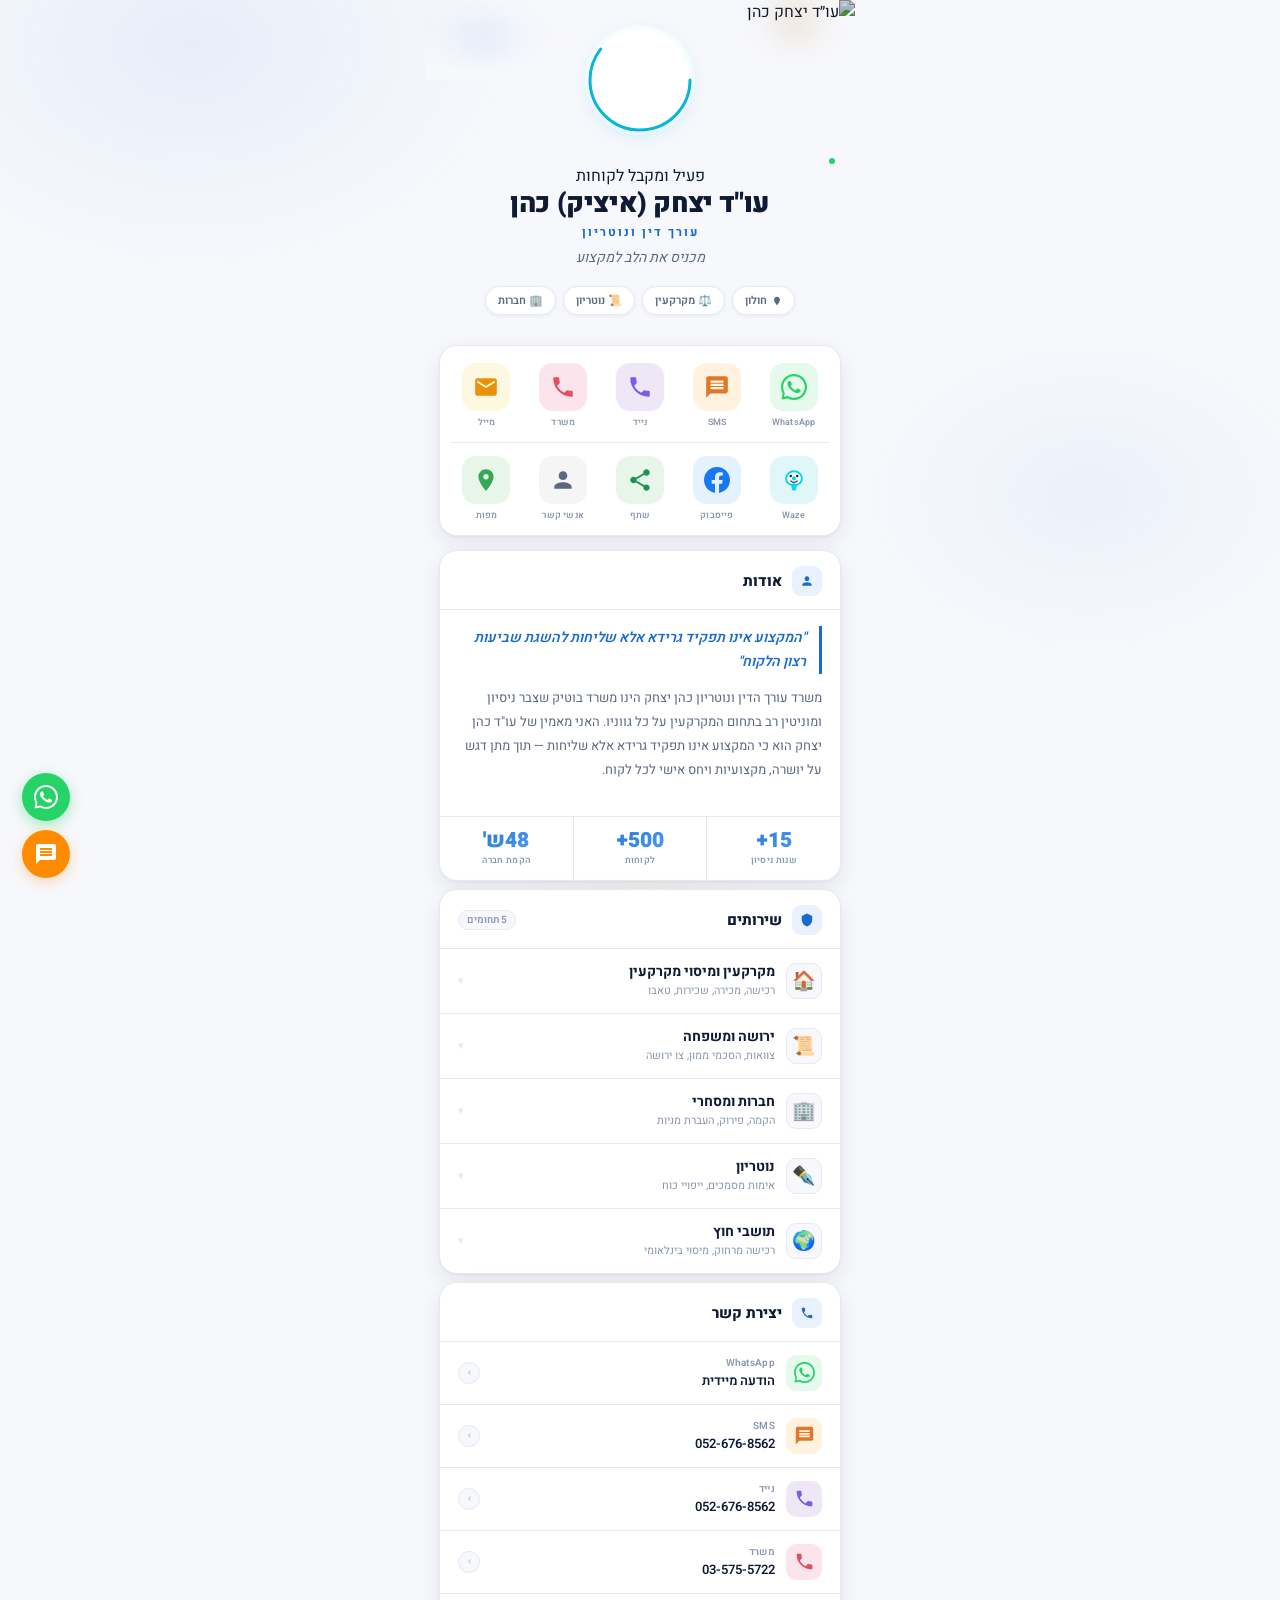
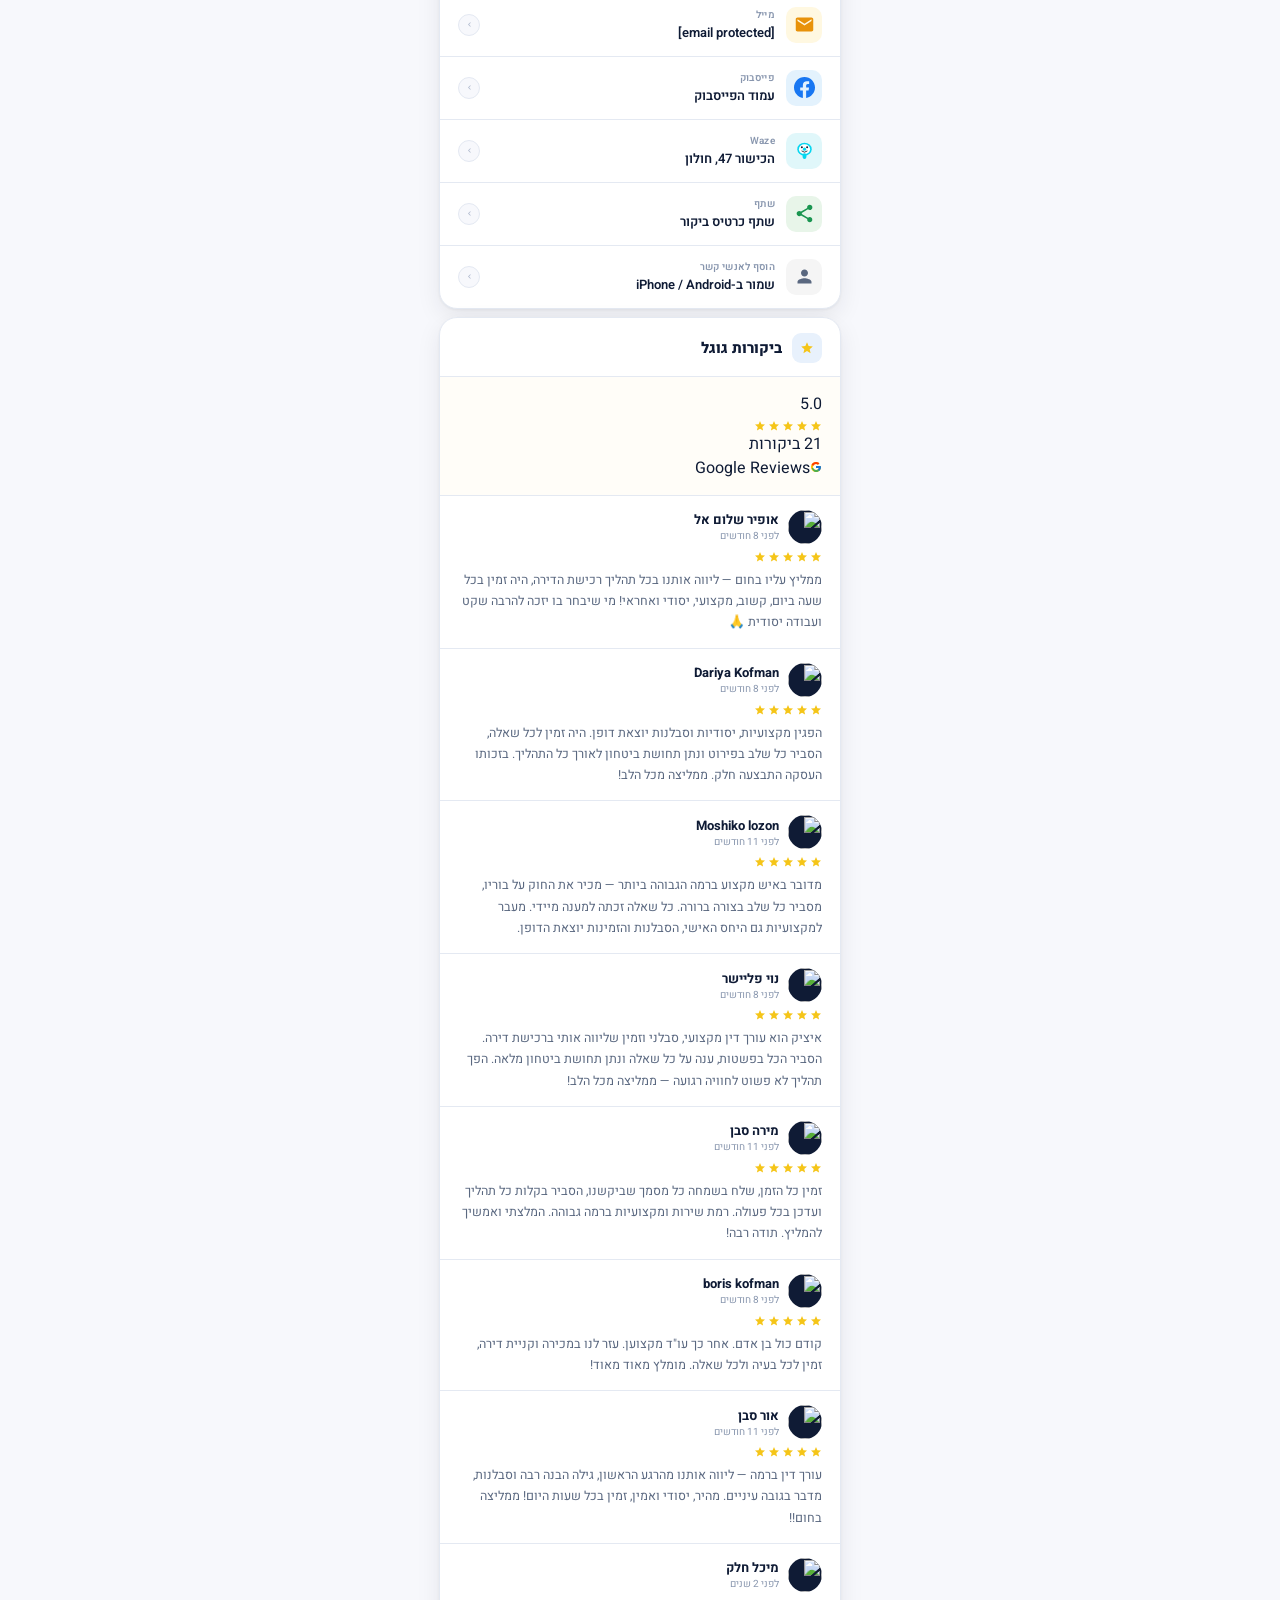
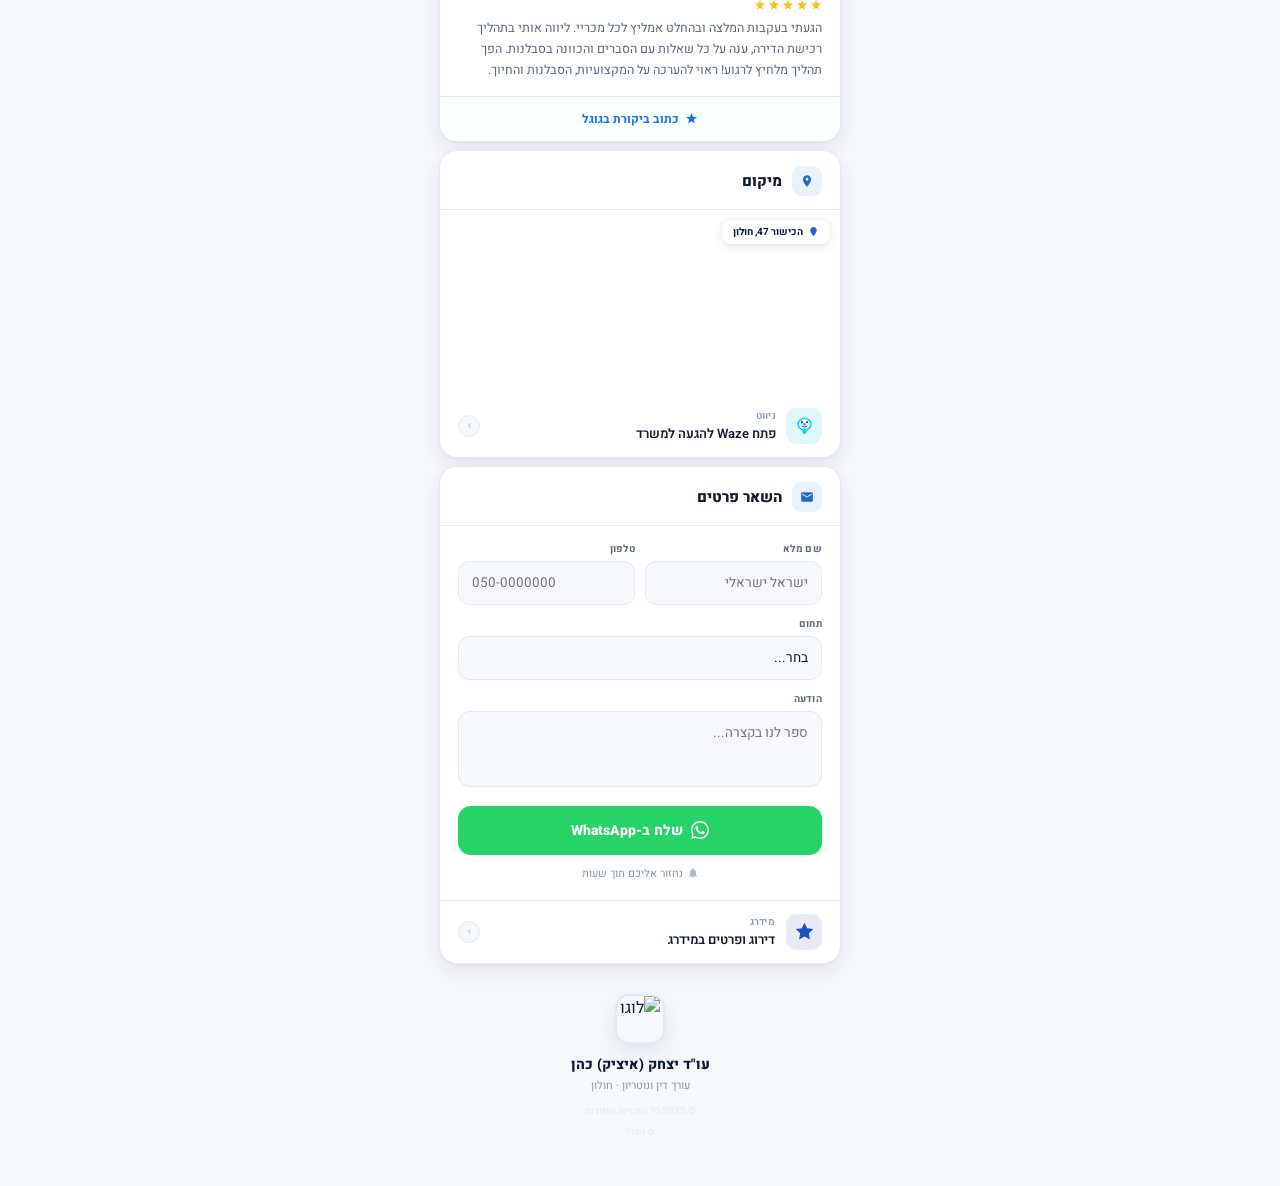
==== index.html @ 2409bbaa "aaa ddd" ====
<!DOCTYPE html>
<html lang="he" dir="rtl">
<head>
<meta charset="UTF-8">
<meta name="viewport" content="width=device-width,initial-scale=1.0,maximum-scale=1.0,user-scalable=no">
<meta name="theme-color" content="#ffffff">
<title>עו"ד יצחק (איציק) כהן</title>
<link rel="icon" type="image/png" href="https://d-cards.co.il/wp-content/uploads/2023/09/cohen.jpg">
<link href="https://fonts.googleapis.com/css2?family=Heebo:wght@300;400;500;600;700;800;900&display=swap" rel="stylesheet">
<style>
:root{
  --bg:#f7f8fc;
  --white:#fff;
  --navy:#0f1b35;
  --navy2:#1a2a4a;
  --blue:#1a6bcc;
  --blue2:#2278e4;
  --blue-pale:#e8f1fc;
  --blue-glow:rgba(26,107,204,.18);
  --gold:#b8802a;
  --gold-pale:#fdf3e0;
  --mid:#5a6880;
  --soft:#8896ae;
  --line:#e4e9f2;
  --card-shadow:0 1px 3px rgba(15,27,53,.06),0 8px 24px rgba(15,27,53,.08);
  --card-shadow-hover:0 4px 6px rgba(15,27,53,.08),0 16px 40px rgba(26,107,204,.14);
  --wa:#25d366;
  --r:18px;
}
*{margin:0;padding:0;box-sizing:border-box;-webkit-tap-highlight-color:transparent;}
html{scroll-behavior:smooth;-webkit-text-size-adjust:100%;}
body{
  background:var(--bg);
  color:var(--navy);
  font-family:'Heebo',sans-serif;
  max-width:430px;
  margin:0 auto;
  min-height:100vh;
  overflow-x:hidden;
  position:relative;
}

/* ─── ANIMATED GRADIENT BACKGROUND ─── */
body::before{
  content:'';
  position:fixed;
  inset:0;
  background:
    radial-gradient(ellipse 500px 350px at 15% 5%,rgba(26,107,204,.07) 0%,transparent 65%),
    radial-gradient(ellipse 350px 250px at 85% 55%,rgba(26,107,204,.05) 0%,transparent 65%),
    radial-gradient(ellipse 250px 180px at 50% 100%,rgba(184,128,42,.05) 0%,transparent 60%);
  pointer-events:none;
  z-index:0;
}

/* ─── HERO ─── */
.hero{position:relative;z-index:1;}
.hero-cover{
  width:100%;height:240px;position:relative;overflow:hidden;
}
.hero-cover-img{
  width:100%;height:100%;object-fit:cover;object-position:center 20%;
  display:block;filter:brightness(.82) saturate(1.15);
}
.hero-cover-grad{
  position:absolute;bottom:0;left:0;right:0;height:70%;
  background:linear-gradient(to top,var(--bg) 15%,transparent 100%);
}
/* floating glow dots */
.hero-cover::before{
  content:'';
  position:absolute;top:20px;left:20px;
  width:80px;height:80px;border-radius:50%;
  background:radial-gradient(circle,rgba(26,107,204,.3),transparent 70%);
  filter:blur(20px);animation:floatDot 4s ease-in-out infinite;
}
.hero-cover::after{
  content:'';
  position:absolute;bottom:30px;right:30px;
  width:60px;height:60px;border-radius:50%;
  background:radial-gradient(circle,rgba(184,128,42,.3),transparent 70%);
  filter:blur(16px);animation:floatDot 5s ease-in-out infinite reverse;
}
@keyframes floatDot{
  0%,100%{transform:translateY(0);}50%{transform:translateY(-12px);}
}

.hero-body{
  position:relative;padding:0 20px 24px;text-align:center;
}

/* rotating avatar ring — matan.life style */
/* glow pulse around the whole thing */
/* spinning gradient border */

/* white gap between ring and photo */

}
/* static white border behind image */
/* status pill */
.status-pill{
  display:inline-flex;align-items:center;gap:5px;
  background:linear-gradient(135deg,#e8f8f0,#d4f5e5);
  border:1px solid rgba(37,211,102,.3);
  border-radius:20px;padding:4px 12px;
  font-size:10px;font-weight:700;color:#0e7a3a;
  letter-spacing:.5px;margin-bottom:10px;
}
.status-dot{
  width:6px;height:6px;border-radius:50%;
  background:#25d366;
  animation:pulse2 2s ease-in-out infinite;
  box-shadow:0 0 0 0 rgba(37,211,102,.4);
}
@keyframes pulse2{
  0%,100%{box-shadow:0 0 0 0 rgba(37,211,102,.4);}
  50%{box-shadow:0 0 0 5px rgba(37,211,102,0);}
}

.hero-name{
  font-size:27px;font-weight:900;color:var(--navy);
  letter-spacing:-.4px;line-height:1.15;margin-bottom:4px;
  animation:fadeUp .5s .1s both;
}
.hero-role{
  font-size:12px;color:var(--blue);font-weight:700;
  letter-spacing:2px;text-transform:uppercase;
  margin-bottom:6px;animation:fadeUp .5s .2s both;
}
.hero-motto{
  font-size:14px;color:var(--mid);font-weight:400;
  font-style:italic;margin-bottom:18px;
  animation:fadeUp .5s .3s both;
}
.hero-tags{
  display:flex;justify-content:center;gap:7px;flex-wrap:wrap;
  animation:fadeUp .5s .4s both;
}
.tag{
  background:var(--white);border:1px solid var(--line);
  border-radius:20px;padding:5px 12px;
  font-size:11px;font-weight:600;color:var(--mid);
  box-shadow:0 1px 4px rgba(15,27,53,.06);
  display:flex;align-items:center;gap:5px;
}

@keyframes fadeUp{from{opacity:0;transform:translateY(14px)}to{opacity:1;transform:translateY(0)}}

/* ─── QUICK ACTIONS ─── */
.qa-wrap{
  padding:6px 14px 6px;
  position:relative;z-index:1;
  animation:fadeUp .5s .5s both;
}
.qa-card{
  background:var(--white);
  border-radius:var(--r);
  box-shadow:var(--card-shadow);
  border:1px solid var(--line);
  padding:14px 10px 10px;
}
.qa-grid{
  display:grid;
  grid-template-columns:repeat(5,1fr);
  gap:4px;
}
.qa-sep{height:1px;background:var(--line);margin:10px 0;}
.qa-btn{
  display:flex;flex-direction:column;align-items:center;gap:5px;
  padding:3px 0;cursor:pointer;
  border:none;background:none;
  font-family:'Heebo',sans-serif;
  -webkit-tap-highlight-color:transparent;
  text-decoration:none;color:inherit;
  transition:transform .15s;
}
.qa-btn:active{transform:scale(.88);}
.qa-ico{
  width:48px;height:48px;border-radius:14px;
  display:flex;align-items:center;justify-content:center;
  transition:box-shadow .2s,transform .2s;
}
.qa-btn:hover .qa-ico{
  transform:translateY(-2px);
  box-shadow:0 6px 16px rgba(0,0,0,.1);
}
.qa-ico svg{width:26px;height:26px;display:block;}
.qa-ico img{width:26px;height:26px;object-fit:contain;display:block;}
.qa-lbl{font-size:9px;color:var(--soft);font-weight:600;letter-spacing:.2px;white-space:nowrap;}

/* icon backgrounds */
.ic-wa{background:#e5f9ed;} .ic-sms{background:#fff3e0;} .ic-mob{background:#ede7f6;}
.ic-off{background:#fce4ec;} .ic-mail{background:#fff8e1;} .ic-wz{background:#e0f7fa;}
.ic-fb{background:#e3f2fd;} .ic-sh{background:#e8f5e9;} .ic-vc{background:#f5f5f5;}
.ic-gm{background:#e8f5e9;} .ic-mi{background:#e8eaf6;}

/* ─── SECTIONS ─── */
.sec{
  margin:8px 14px;
  background:var(--white);
  border-radius:var(--r);
  border:1px solid var(--line);
  box-shadow:var(--card-shadow);
  overflow:hidden;
  position:relative;z-index:1;
  opacity:0;transform:translateY(22px);
  transition:opacity .55s ease,transform .55s ease,box-shadow .3s;
}
.sec.vis{opacity:1;transform:none;}
.sec:hover{box-shadow:var(--card-shadow-hover);}

.sh{
  display:flex;align-items:center;justify-content:space-between;
  padding:15px 18px 13px;
  border-bottom:1px solid var(--line);
}
.sh-left{display:flex;align-items:center;gap:10px;}
.sh-icon{
  width:30px;height:30px;border-radius:9px;
  background:var(--blue-pale);
  display:flex;align-items:center;justify-content:center;
}
.sh-icon svg{width:14px;height:14px;}
.sh-title{font-size:15px;font-weight:800;color:var(--navy);}
.sh-badge{
  font-size:10px;color:var(--soft);
  background:var(--bg);border:1px solid var(--line);
  padding:2px 8px;border-radius:20px;font-weight:600;
}

/* ─── ABOUT ─── */
.about-body{padding:16px 18px 18px;}
.about-quote{
  font-size:14px;font-weight:600;color:var(--blue);
  line-height:1.7;padding-right:13px;
  border-right:3px solid var(--blue);
  margin-bottom:12px;font-style:italic;
}
.about-txt{font-size:13px;line-height:1.85;color:var(--mid);}
.stats-row{
  display:grid;grid-template-columns:repeat(3,1fr);
  border-top:1px solid var(--line);
  background:var(--line);gap:1px;margin-top:16px;
}
.stat-c{
  background:var(--white);padding:13px 8px;text-align:center;
}
.stat-n{
  font-size:21px;font-weight:900;
  background:linear-gradient(135deg,var(--blue),#5aa8ff);
  -webkit-background-clip:text;-webkit-text-fill-color:transparent;
  background-clip:text;line-height:1;
}
.stat-l{font-size:9px;color:var(--soft);margin-top:3px;font-weight:600;letter-spacing:.3px;}

/* ─── SERVICES ─── */
.svc-row{border-bottom:1px solid var(--line);}
.svc-row:last-child{border-bottom:none;}
.svc-head{
  display:flex;align-items:center;gap:11px;
  padding:14px 18px;cursor:pointer;
  user-select:none;transition:background .2s;
  -webkit-tap-highlight-color:transparent;
}
.svc-head.open,.svc-head:active{background:#f0f5ff;}
.svc-head.open .svc-nm{color:var(--blue);}
.svc-head.open .svc-ch{transform:rotate(180deg);color:var(--blue);}
.svc-ico-box{
  width:36px;height:36px;border-radius:10px;
  background:var(--bg);border:1px solid var(--line);
  display:flex;align-items:center;justify-content:center;
  flex-shrink:0;font-size:19px;
  transition:all .2s;
}
.svc-head.open .svc-ico-box{background:#ddeeff;border-color:rgba(26,107,204,.25);}
.svc-meta{flex:1;min-width:0;}
.svc-nm{font-size:14px;font-weight:700;color:var(--navy);transition:color .2s;line-height:1.25;}
.svc-hint{font-size:11px;color:var(--soft);margin-top:1px;white-space:nowrap;overflow:hidden;text-overflow:ellipsis;}
.svc-ch{color:var(--line);font-size:10px;transition:all .25s;flex-shrink:0;font-weight:900;}
.svc-body{max-height:0;overflow:hidden;transition:max-height .42s cubic-bezier(.4,0,.2,1);}
.svc-body.open{max-height:700px;}
.svc-inner{padding:2px 18px 18px;}
.svc-list{list-style:none;margin-bottom:14px;display:flex;flex-direction:column;gap:8px;padding-top:12px;}
.svc-list li{
  display:flex;align-items:flex-start;gap:8px;
  font-size:12.5px;color:var(--mid);line-height:1.65;
}
.li-check{
  width:17px;height:17px;border-radius:50%;
  background:var(--blue-pale);
  display:flex;align-items:center;justify-content:center;
  flex-shrink:0;margin-top:2px;
}
.li-check svg{width:9px;height:9px;}
/* WhatsApp button per service */
.svc-wa-btn{
  display:flex;align-items:center;justify-content:center;gap:8px;
  width:100%;background:var(--wa);color:#fff;
  border:none;border-radius:12px;padding:12px;
  font-family:'Heebo',sans-serif;font-size:13px;font-weight:700;
  cursor:pointer;-webkit-tap-highlight-color:transparent;transition:all .18s;
}
.svc-wa-btn:active{transform:scale(.97);background:#1fbc5a;}
.svc-wa-btn svg{width:18px;height:18px;flex-shrink:0;}

/* ─── CONTACT ROWS ─── */
.cr{
  display:flex;align-items:center;gap:11px;
  padding:13px 18px;
  text-decoration:none;color:var(--navy);
  border-bottom:1px solid var(--line);
  cursor:pointer;transition:background .18s;
  -webkit-tap-highlight-color:transparent;
  border:none;background:none;width:100%;
  text-align:right;font-family:'Heebo',sans-serif;
}
.cr:not(:last-child){border-bottom:1px solid var(--line)!important;}
.cr:last-child{border-bottom:none;}
.cr:active{background:var(--bg);}
.cr-ico{
  width:36px;height:36px;border-radius:10px;
  display:flex;align-items:center;justify-content:center;
  flex-shrink:0;overflow:hidden;
}
.cr-ico svg,.cr-ico img{width:21px;height:21px;object-fit:contain;display:block;}
.cr-txt{flex:1;}
.cr-lbl{font-size:10px;color:var(--soft);font-weight:600;letter-spacing:.3px;}
.cr-val{font-size:13px;font-weight:600;color:var(--navy);margin-top:1px;}
.cr-arr{
  width:22px;height:22px;border-radius:50%;
  background:var(--bg);border:1px solid var(--line);
  display:flex;align-items:center;justify-content:center;
  flex-shrink:0;
}
.cr-arr svg{width:9px;height:9px;}

/* ─── GOOGLE REVIEWS ─── */
.rv-empty{padding:28px 18px 24px;text-align:center;}
.rv-empty-logo{margin-bottom:12px;}
.rv-empty-logo svg{width:40px;height:40px;}
.rv-empty-t{font-size:15px;font-weight:800;margin-bottom:5px;}
.rv-empty-s{font-size:12px;color:var(--soft);line-height:1.65;}
.rv-write-btn{
  display:inline-flex;align-items:center;gap:7px;
  margin-top:14px;background:var(--navy);color:#fff;
  border:none;border-radius:12px;padding:10px 20px;
  font-family:'Heebo',sans-serif;font-size:13px;font-weight:700;
  cursor:pointer;text-decoration:none;transition:all .2s;
}
.rv-write-btn:active{background:var(--navy2);}
.rv-header{
  display:flex;align-items:flex-start;gap:14px;
  padding:15px 18px;border-bottom:1px solid var(--line);
  background:#fffdf8;
}
.rv-score{font-size:44px;font-weight:900;color:var(--navy);line-height:1;}
.rv-stars{display:flex;gap:2px;margin-top:4px;}
.rv-stars svg{width:14px;height:14px;}
.rv-count{font-size:11px;color:var(--soft);margin-top:3px;}
.rv-google-tag{
  display:flex;align-items:center;gap:4px;
  margin-top:5px;font-size:10px;color:var(--soft);font-weight:500;
}
.rv-item{padding:14px 18px;border-bottom:1px solid var(--line);}
.rv-item:last-of-type{border-bottom:none;}
.rv-top{display:flex;align-items:center;gap:9px;margin-bottom:7px;}
.rv-av{
  width:34px;height:34px;border-radius:50%;
  background:var(--navy);color:#fff;
  display:flex;align-items:center;justify-content:center;
  font-size:13px;font-weight:700;flex-shrink:0;overflow:hidden;
}
.rv-av img{width:100%;height:100%;object-fit:cover;}
.rv-nm{font-size:13px;font-weight:700;}
.rv-dt{font-size:10px;color:var(--soft);}
.rv-s{display:flex;gap:2px;margin-bottom:7px;}
.rv-s svg{width:12px;height:12px;}
.rv-txt{font-size:12.5px;color:var(--mid);line-height:1.7;}
.rv-add{
  display:flex;align-items:center;justify-content:center;gap:6px;
  padding:13px;background:#f8fffd;border-top:1px solid var(--line);
  text-decoration:none;font-size:12px;color:#1a73e8;font-weight:700;
}
.rv-add:active{background:#edf5ff;}

/* ─── MAP ─── */
.map-wrap{position:relative;}
.map-badge{
  position:absolute;top:10px;right:10px;z-index:2;
  background:var(--white);padding:5px 11px;border-radius:9px;
  font-size:10px;font-weight:700;color:var(--navy);
  box-shadow:0 2px 10px rgba(0,0,0,.12);
  display:flex;align-items:center;gap:5px;
  pointer-events:none;
}
.map-badge svg{width:11px;height:11px;}
.map-wrap iframe{
  width:100%;height:185px;border:none;display:block;
  filter:saturate(.8) contrast(.95) brightness(1.02);
  transition:filter .35s;
}
.map-wrap:hover iframe{filter:none;}
.map-nav-btn{
  display:flex;align-items:center;gap:10px;
  padding:13px 18px;border-top:1px solid var(--line);
  cursor:pointer;-webkit-tap-highlight-color:transparent;
  border:none;background:none;width:100%;text-align:right;
  font-family:'Heebo',sans-serif;transition:background .18s;
}
.map-nav-btn:active{background:var(--bg);}

/* ─── FORM ─── */
.form-body{padding:16px 18px 18px;}
.fg{margin-bottom:12px;}
.fg label{display:block;font-size:10px;font-weight:700;color:var(--mid);margin-bottom:5px;letter-spacing:.3px;}
.fg input,.fg select,.fg textarea{
  width:100%;background:var(--bg);border:1.5px solid var(--line);
  color:var(--navy);padding:11px 13px;border-radius:11px;
  font-family:'Heebo',sans-serif;font-size:13.5px;outline:none;
  transition:all .2s;appearance:none;
}
.fg input:focus,.fg select:focus,.fg textarea:focus{
  border-color:var(--blue);background:var(--white);
  box-shadow:0 0 0 3px rgba(26,107,204,.12);
}
.fg textarea{height:76px;resize:none;}
.fg select option{background:var(--white);}
.fg-row{display:grid;grid-template-columns:1fr 1fr;gap:10px;}
.form-submit{
  width:100%;background:var(--wa);color:#fff;border:none;
  border-radius:13px;padding:14px;
  font-family:'Heebo',sans-serif;font-size:14px;font-weight:800;
  cursor:pointer;display:flex;align-items:center;justify-content:center;gap:8px;
  transition:all .18s;-webkit-tap-highlight-color:transparent;
}
.form-submit svg{width:18px;height:18px;flex-shrink:0;}
.form-submit:active{transform:scale(.97);background:#1fbc5a;}
.form-note{
  text-align:center;font-size:11px;color:var(--soft);margin-top:10px;
  display:flex;align-items:center;justify-content:center;gap:4px;
}

/* ─── FOOTER ─── */
.footer{
  text-align:center;padding:22px 20px 44px;
  position:relative;z-index:1;
}
.footer-av{
  width:50px;height:50px;border-radius:14px;
  overflow:hidden;margin:0 auto 10px;
  border:2px solid var(--line);box-shadow:var(--card-shadow);
}
.footer-av img{width:100%;height:100%;object-fit:cover;}
.footer-nm{font-size:14px;font-weight:800;color:var(--navy);margin-bottom:2px;}
.footer-sub{font-size:11px;color:var(--soft);}
.footer-copy{font-size:10px;color:var(--line);margin-top:10px;}
.footer-admin{font-size:9px;color:var(--line);text-decoration:none;display:inline-block;margin-top:6px;}

/* ─── FAB ─── */
.fab-stack{
  position:fixed;bottom:22px;left:22px;
  display:flex;flex-direction:column;gap:9px;z-index:5000;
}
.fab{
  width:48px;height:48px;border-radius:50%;
  display:flex;align-items:center;justify-content:center;
  cursor:pointer;text-decoration:none;border:none;
  transition:transform .18s,box-shadow .18s;
}
.fab svg{width:24px;height:24px;display:block;}
.fab.fa-wa{
  background:var(--wa);
  box-shadow:0 4px 14px rgba(37,211,102,.4);
  animation:waFab 2.5s ease-in-out infinite;
}
.fab.fa-sms{background:#ff8c00;box-shadow:0 4px 14px rgba(255,140,0,.3);}
.fab:active{transform:scale(.9);}
@keyframes waFab{
  0%,100%{box-shadow:0 4px 14px rgba(37,211,102,.4);}
  50%{box-shadow:0 4px 24px rgba(37,211,102,.65),0 0 0 6px rgba(37,211,102,.08);}
}

/* ─── TOAST ─── */
.toast{
  position:fixed;bottom:20px;left:50%;
  transform:translateX(-50%) translateY(50px);
  background:var(--navy2);color:#fff;
  padding:10px 18px;border-radius:22px;
  font-size:12px;font-weight:600;
  z-index:9999;opacity:0;transition:all .3s;
  white-space:nowrap;box-shadow:0 4px 18px rgba(0,0,0,.18);
  pointer-events:none;
}
.toast.on{transform:translateX(-50%) translateY(0);opacity:1;}

/* ─── SHARED SVG FILLS ─── */
.f-wa{fill:#25d366} .f-fb{fill:#1877f2} .f-mail{fill:#e8920a}
.f-phone{fill:#7c5ce7} .f-sms{fill:#e07828} .f-maps{fill:#34a853}
.f-share{fill:#1a9550} .f-vc{fill:#5a6880} .f-mid{fill:#1a55bc}
.f-arr{fill:#b0bace} .f-blue{fill:#1a6bcc}

/* ── AVATAR RING (correct approach) ── */
.av-wrap{
  width:110px;height:110px;
  margin:-55px auto 16px;
  position:relative;
  display:inline-block;
  flex-shrink:0;
}
/* spinning arc ring — SVG on top */
.av-ring-svg{
  position:absolute;inset:0;
  width:110px;height:110px;
  animation:spinRing 5s linear infinite;
  z-index:3;pointer-events:none;
}
/* white background circle */
.av-bg{
  position:absolute;inset:0;
  border-radius:50%;
  background:white;
  z-index:1;
}
/* image container — clips to circle */
.av-img-wrap{
  position:absolute;inset:5px;
  border-radius:50%;
  overflow:hidden;
  z-index:2;
  box-shadow:0 0 0 2px rgba(255,255,255,.8), 0 4px 20px rgba(6,182,212,.2);
}
.av-img{
  width:100%;height:100%;
  object-fit:cover;
  object-position:top center;
  display:block;
}
@keyframes spinRing{to{transform:rotate(360deg)}}

</style>
</head>
<body>

<!-- HERO -->
<div class="hero">
  <div class="hero-cover">
    <img src="https://d-cards.co.il/wp-content/uploads/2023/09/cohen.jpg" alt="עו״ד יצחק כהן" class="hero-cover-img" onerror="this.parentElement.style.height='80px'">
    <div class="hero-cover-grad"></div>
  </div>
  <div class="hero-body">
    <div class="av-wrap">
      <!-- spinning SVG arc -->
      <svg class="av-ring-svg" viewBox="0 0 110 110" xmlns="http://www.w3.org/2000/svg">
        <circle cx="55" cy="55" r="50"
          fill="none"
          stroke="#06b6d4"
          stroke-width="3"
          stroke-linecap="round"
          stroke-dasharray="190 124"/>
      </svg>
      <!-- white bg circle -->
      <div class="av-bg"></div>
      <!-- image clipped to circle -->
      <div class="av-img-wrap">
        <img src="https://d-cards.co.il/wp-content/uploads/2023/09/cohen.jpg"
             alt="עו&quot;ד יצחק כהן"
             class="av-img"
             onerror="this.style.display='none'">
      </div>
    </div>
    <div class="status-pill"><div class="status-dot"></div>פעיל ומקבל לקוחות</div>
    <h1 class="hero-name">עו"ד יצחק (איציק) כהן</h1>
    <div class="hero-role">עורך דין ונוטריון</div>
    <div class="hero-motto">מכניס את הלב למקצוע</div>
    <div class="hero-tags">
      <span class="tag"><svg width="10" height="10" viewBox="0 0 24 24"><path fill="#5a6880" d="M12 2C8.13 2 5 5.13 5 9c0 5.25 7 13 7 13s7-7.75 7-13c0-3.87-3.13-7-7-7z"/></svg>חולון</span>
      <span class="tag">⚖️ מקרקעין</span>
      <span class="tag">📜 נוטריון</span>
      <span class="tag">🏢 חברות</span>
    </div>
  </div>
</div>

<!-- QUICK ACTIONS -->
<div class="qa-wrap">
  <div class="qa-card">
    <div class="qa-grid">
      <!-- Row 1 -->
      <button class="qa-btn" onclick="openWA('כללי')">
        <div class="qa-ico ic-wa"><svg viewBox="0 0 24 24"><path class="f-wa" d="M17.472 14.382c-.297-.149-1.758-.867-2.03-.967-.273-.099-.471-.148-.67.15-.197.297-.767.966-.94 1.164-.173.199-.347.223-.644.075-.297-.15-1.255-.463-2.39-1.475-.883-.788-1.48-1.761-1.653-2.059-.173-.297-.018-.458.13-.606.134-.133.298-.347.446-.52.149-.174.198-.298.298-.497.099-.198.05-.371-.025-.52-.075-.149-.669-1.612-.916-2.207-.242-.579-.487-.5-.669-.51-.173-.008-.371-.01-.57-.01-.198 0-.52.074-.792.372-.272.297-1.04 1.016-1.04 2.479 0 1.462 1.065 2.875 1.213 3.074.149.198 2.096 3.2 5.077 4.487.709.306 1.262.489 1.694.625.712.227 1.36.195 1.871.118.571-.085 1.758-.719 2.006-1.413.248-.694.248-1.289.173-1.413-.074-.124-.272-.198-.57-.347z"/><path class="f-wa" d="M12 0C5.373 0 0 5.373 0 12c0 2.122.554 4.112 1.523 5.845L.525 23.5l5.83-.998A11.95 11.95 0 0 0 12 24c6.627 0 12-5.373 12-12S18.627 0 12 0zm0 22c-1.856 0-3.593-.5-5.095-1.375l-.364-.214-3.764.645.663-3.653-.234-.375A9.94 9.94 0 0 1 2 12C2 6.477 6.477 2 12 2s10 4.477 10 10-4.477 10-10 10z"/></svg></div>
        <span class="qa-lbl">WhatsApp</span>
      </button>
      <a href="sms:0526768562" class="qa-btn">
        <div class="qa-ico ic-sms"><svg viewBox="0 0 24 24"><path class="f-sms" d="M20 2H4c-1.1 0-2 .9-2 2v18l4-4h14c1.1 0 2-.9 2-2V4c0-1.1-.9-2-2-2zm-2 12H6v-2h12v2zm0-3H6V9h12v2zm0-3H6V6h12v2z"/></svg></div>
        <span class="qa-lbl">SMS</span>
      </a>
      <a href="tel:0526768562" class="qa-btn">
        <div class="qa-ico ic-mob"><svg viewBox="0 0 24 24"><path fill="#7c5ce7" d="M6.62 10.79c1.44 2.83 3.76 5.14 6.59 6.59l2.2-2.2c.27-.27.67-.36 1.02-.24 1.12.37 2.33.57 3.57.57.55 0 1 .45 1 1V20c0 .55-.45 1-1 1-9.39 0-17-7.61-17-17 0-.55.45-1 1-1h3.5c.55 0 1 .45 1 1 0 1.25.2 2.45.57 3.57.11.35.03.74-.25 1.02l-2.2 2.2z"/></svg></div>
        <span class="qa-lbl">נייד</span>
      </a>
      <a href="tel:035755722" class="qa-btn">
        <div class="qa-ico ic-off"><svg viewBox="0 0 24 24"><path fill="#e05060" d="M6.62 10.79c1.44 2.83 3.76 5.14 6.59 6.59l2.2-2.2c.27-.27.67-.36 1.02-.24 1.12.37 2.33.57 3.57.57.55 0 1 .45 1 1V20c0 .55-.45 1-1 1-9.39 0-17-7.61-17-17 0-.55.45-1 1-1h3.5c.55 0 1 .45 1 1 0 1.25.2 2.45.57 3.57.11.35.03.74-.25 1.02l-2.2 2.2z"/></svg></div>
        <span class="qa-lbl">משרד</span>
      </a>
      <a href="/cdn-cgi/l/email-protection#a8c1dcd2c1c386cbc7c0cdc686c4c9dfe8cfc5c9c1c486cbc7c5" class="qa-btn">
        <div class="qa-ico ic-mail"><svg viewBox="0 0 24 24"><path class="f-mail" d="M20 4H4c-1.1 0-2 .9-2 2v12c0 1.1.9 2 2 2h16c1.1 0 2-.9 2-2V6c0-1.1-.9-2-2-2zm0 4l-8 5-8-5V6l8 5 8-5v2z"/></svg></div>
        <span class="qa-lbl">מייל</span>
      </a>
    </div>
    <div class="qa-sep"></div>
    <div class="qa-grid">
      <!-- Row 2 -->
      <button class="qa-btn" onclick="openWaze()">
        <div class="qa-ico ic-wz"><svg viewBox="0 0 64 64"><ellipse cx="32" cy="28" rx="22" ry="20" fill="#06d6f0"/><ellipse cx="32" cy="28" rx="17" ry="15" fill="#fff"/><circle cx="32" cy="28" r="5" fill="#06d6f0"/><ellipse cx="32" cy="49" rx="6" ry="9" fill="#06d6f0"/><circle cx="24" cy="22" r="3" fill="#1a1a2e"/><circle cx="40" cy="22" r="3" fill="#1a1a2e"/><path d="M24 34 q8 7 16 0" stroke="#1a1a2e" stroke-width="2.5" fill="none" stroke-linecap="round"/></svg></div>
        <span class="qa-lbl">Waze</span>
      </button>
      <a href="https://www.facebook.com/profile.php?id=100095657407511" target="_blank" class="qa-btn">
        <div class="qa-ico ic-fb"><svg viewBox="0 0 24 24"><path class="f-fb" d="M24 12.073c0-6.627-5.373-12-12-12s-12 5.373-12 12c0 5.99 4.388 10.954 10.125 11.854v-8.385H7.078v-3.47h3.047V9.43c0-3.007 1.792-4.669 4.533-4.669 1.312 0 2.686.235 2.686.235v2.953H15.83c-1.491 0-1.956.925-1.956 1.874v2.25h3.328l-.532 3.47h-2.796v8.385C19.612 23.027 24 18.062 24 12.073z"/></svg></div>
        <span class="qa-lbl">פייסבוק</span>
      </a>
      <button class="qa-btn" onclick="shareMe()">
        <div class="qa-ico ic-sh"><svg viewBox="0 0 24 24"><path class="f-share" d="M18 16.08c-.76 0-1.44.3-1.96.77L8.91 12.7c.05-.23.09-.46.09-.7s-.04-.47-.09-.7l7.05-4.11c.54.5 1.25.81 2.04.81 1.66 0 3-1.34 3-3s-1.34-3-3-3-3 1.34-3 3c0 .24.04.47.09.7L8.04 9.81C7.5 9.31 6.79 9 6 9c-1.66 0-3 1.34-3 3s1.34 3 3 3c.79 0 1.5-.31 2.04-.81l7.12 4.16c-.05.21-.08.43-.08.65 0 1.61 1.31 2.92 2.92 2.92s2.92-1.31 2.92-2.92-1.31-2.92-2.92-2.92z"/></svg></div>
        <span class="qa-lbl">שתף</span>
      </button>
      <button class="qa-btn" onclick="addContact()">
        <div class="qa-ico ic-vc"><svg viewBox="0 0 24 24"><path class="f-vc" d="M12 12c2.21 0 4-1.79 4-4s-1.79-4-4-4-4 1.79-4 4 1.79 4 4 4zm0 2c-2.67 0-8 1.34-8 4v2h16v-2c0-2.66-5.33-4-8-4z"/></svg></div>
        <span class="qa-lbl">אנשי קשר</span>
      </button>
      <a href="https://maps.google.com/?q=הכישור+47+חולון" target="_blank" class="qa-btn">
        <div class="qa-ico ic-gm"><svg viewBox="0 0 24 24"><path class="f-maps" d="M12 2C8.13 2 5 5.13 5 9c0 5.25 7 13 7 13s7-7.75 7-13c0-3.87-3.13-7-7-7zm0 9.5c-1.38 0-2.5-1.12-2.5-2.5s1.12-2.5 2.5-2.5 2.5 1.12 2.5 2.5-1.12 2.5-2.5 2.5z"/></svg></div>
        <span class="qa-lbl">מפות</span>
      </a>
    </div>
  </div>
</div>

<!-- ABOUT -->
<div class="sec" data-delay="0">
  <div class="sh">
    <div class="sh-left">
      <div class="sh-icon"><svg viewBox="0 0 24 24"><path class="f-blue" d="M12 12c2.21 0 4-1.79 4-4s-1.79-4-4-4-4 1.79-4 4 1.79 4 4 4zm0 2c-2.67 0-8 1.34-8 4v2h16v-2c0-2.66-5.33-4-8-4z"/></svg></div>
      <span class="sh-title">אודות</span>
    </div>
  </div>
  <div class="about-body">
    <p class="about-quote">"המקצוע אינו תפקיד גרידא אלא שליחות להשגת שביעות רצון הלקוח"</p>
    <p class="about-txt">משרד עורך הדין ונוטריון כהן יצחק הינו משרד בוטיק שצבר ניסיון ומוניטין רב בתחום המקרקעין על כל גווניו. האני מאמין של עו"ד כהן יצחק הוא כי המקצוע אינו תפקיד גרידא אלא שליחות — תוך מתן דגש על יושרה, מקצועיות ויחס אישי לכל לקוח.</p>
  </div>
  <div class="stats-row">
    <div class="stat-c"><div class="stat-n">15+</div><div class="stat-l">שנות ניסיון</div></div>
    <div class="stat-c"><div class="stat-n">500+</div><div class="stat-l">לקוחות</div></div>
    <div class="stat-c"><div class="stat-n">48ש'</div><div class="stat-l">הקמת חברה</div></div>
  </div>
</div>

<!-- SERVICES -->
<div class="sec" data-delay="60">
  <div class="sh">
    <div class="sh-left">
      <div class="sh-icon"><svg viewBox="0 0 24 24"><path class="f-blue" d="M12 1L3 5v6c0 5.55 3.84 10.74 9 12 5.16-1.26 9-6.45 9-12V5l-9-4z"/></svg></div>
      <span class="sh-title">שירותים</span>
    </div>
    <span class="sh-badge">5 תחומים</span>
  </div>

  <div class="svc-row">
    <div class="svc-head" onclick="toggleSvc(this)">
      <div class="svc-ico-box">🏠</div>
      <div class="svc-meta"><div class="svc-nm">מקרקעין ומיסוי מקרקעין</div><div class="svc-hint">רכישה, מכירה, שכירות, טאבו</div></div>
      <span class="svc-ch">▾</span>
    </div>
    <div class="svc-body">
      <div class="svc-inner">
        <ul class="svc-list">
          <li><span class="li-check"><svg viewBox="0 0 24 24"><path fill="#1a6bcc" d="M9 16.17L4.83 12l-1.42 1.41L9 19 21 7l-1.41-1.41z"/></svg></span>ייצוג ברכישה / מכירת דירות (יד 2 / קבלן / דירות יוקרה) וליווי שוטף עד לרישום סופי בטאבו</li>
          <li><span class="li-check"><svg viewBox="0 0 24 24"><path fill="#1a6bcc" d="M9 16.17L4.83 12l-1.42 1.41L9 19 21 7l-1.41-1.41z"/></svg></span>ייצוג ברכישת נכסים מסחריים מניבים, מגרשים, מבני תעשייה ועוד</li>
          <li><span class="li-check"><svg viewBox="0 0 24 24"><path fill="#1a6bcc" d="M9 16.17L4.83 12l-1.42 1.41L9 19 21 7l-1.41-1.41z"/></svg></span>ייצוג בהסכמי שכירות תוך מתן דגש על ערבויות ובטחונות הנדרשים לבעלי הנכסים</li>
          <li><span class="li-check"><svg viewBox="0 0 24 24"><path fill="#1a6bcc" d="M9 16.17L4.83 12l-1.42 1.41L9 19 21 7l-1.41-1.41z"/></svg></span>רישום נכסים בטאבו, רשות מינהל מקרקעי ישראל וחברות משכנות — לרבות נכסים סבוכים ונכסים היסטוריים</li>
          <li><span class="li-check"><svg viewBox="0 0 24 24"><path fill="#1a6bcc" d="M9 16.17L4.83 12l-1.42 1.41L9 19 21 7l-1.41-1.41z"/></svg></span>ייעוץ והכוונה לכדאיות כלכלית לעסקת רכישה או מכירה בפן המיסוי</li>
          <li><span class="li-check"><svg viewBox="0 0 24 24"><path fill="#1a6bcc" d="M9 16.17L4.83 12l-1.42 1.41L9 19 21 7l-1.41-1.41z"/></svg></span>ייצוג תושבי חוץ ברכישה ומכירת נכסי מקרקעין בישראל</li>
        </ul>
        <button class="svc-wa-btn" onclick="openWA('מקרקעין')"><svg viewBox="0 0 24 24"><path fill="#fff" d="M17.472 14.382c-.297-.149-1.758-.867-2.03-.967-.273-.099-.471-.148-.67.15-.197.297-.767.966-.94 1.164-.173.199-.347.223-.644.075-.297-.15-1.255-.463-2.39-1.475-.883-.788-1.48-1.761-1.653-2.059-.173-.297-.018-.458.13-.606.134-.133.298-.347.446-.52.149-.174.198-.298.298-.497.099-.198.05-.371-.025-.52-.075-.149-.669-1.612-.916-2.207-.242-.579-.487-.5-.669-.51-.173-.008-.371-.01-.57-.01-.198 0-.52.074-.792.372-.272.297-1.04 1.016-1.04 2.479 0 1.462 1.065 2.875 1.213 3.074.149.198 2.096 3.2 5.077 4.487.709.306 1.262.489 1.694.625.712.227 1.36.195 1.871.118.571-.085 1.758-.719 2.006-1.413.248-.694.248-1.289.173-1.413-.074-.124-.272-.198-.57-.347z"/><path fill="#fff" d="M12 0C5.373 0 0 5.373 0 12c0 2.122.554 4.112 1.523 5.845L.525 23.5l5.83-.998A11.95 11.95 0 0 0 12 24c6.627 0 12-5.373 12-12S18.627 0 12 0zm0 22c-1.856 0-3.593-.5-5.095-1.375l-.364-.214-3.764.645.663-3.653-.234-.375A9.94 9.94 0 0 1 2 12C2 6.477 6.477 2 12 2s10 4.477 10 10-4.477 10-10 10z"/></svg>שאל על מקרקעין ב-WhatsApp</button>
      </div>
    </div>
  </div>

  <div class="svc-row">
    <div class="svc-head" onclick="toggleSvc(this)">
      <div class="svc-ico-box">📜</div>
      <div class="svc-meta"><div class="svc-nm">ירושה ומשפחה</div><div class="svc-hint">צוואות, הסכמי ממון, צו ירושה</div></div>
      <span class="svc-ch">▾</span>
    </div>
    <div class="svc-body">
      <div class="svc-inner">
        <ul class="svc-list">
          <li><span class="li-check"><svg viewBox="0 0 24 24"><path fill="#1a6bcc" d="M9 16.17L4.83 12l-1.42 1.41L9 19 21 7l-1.41-1.41z"/></svg></span>עריכת צוואה בעדים וכן צוואה נוטריונית — כל סוגי הצוואות: פרטית / הדדית / הלכתית</li>
          <li><span class="li-check"><svg viewBox="0 0 24 24"><path fill="#1a6bcc" d="M9 16.17L4.83 12l-1.42 1.41L9 19 21 7l-1.41-1.41z"/></svg></span>טיפול מקיף בהליך הנפקת צו ירושה וצו קיום צוואה לרבות הפעלת מנגנון מנהל עזבון</li>
          <li><span class="li-check"><svg viewBox="0 0 24 24"><path fill="#1a6bcc" d="M9 16.17L4.83 12l-1.42 1.41L9 19 21 7l-1.41-1.41z"/></svg></span>רישום עזבונות ברשויות המוסמכות: לשכת רישום המקרקעין, משרד התחבורה, בנקים</li>
          <li><span class="li-check"><svg viewBox="0 0 24 24"><path fill="#1a6bcc" d="M9 16.17L4.83 12l-1.42 1.41L9 19 21 7l-1.41-1.41z"/></svg></span>עריכת הסכם ממון לפני נישואין באימות נוטריוני</li>
          <li><span class="li-check"><svg viewBox="0 0 24 24"><path fill="#1a6bcc" d="M9 16.17L4.83 12l-1.42 1.41L9 19 21 7l-1.41-1.41z"/></svg></span>עריכת הסכם ממון לידועים בציבור וזוגות נשואים</li>
        </ul>
        <button class="svc-wa-btn" onclick="openWA('ירושה')"><svg viewBox="0 0 24 24"><path fill="#fff" d="M17.472 14.382c-.297-.149-1.758-.867-2.03-.967-.273-.099-.471-.148-.67.15-.197.297-.767.966-.94 1.164-.173.199-.347.223-.644.075-.297-.15-1.255-.463-2.39-1.475-.883-.788-1.48-1.761-1.653-2.059-.173-.297-.018-.458.13-.606.134-.133.298-.347.446-.52.149-.174.198-.298.298-.497.099-.198.05-.371-.025-.52-.075-.149-.669-1.612-.916-2.207-.242-.579-.487-.5-.669-.51-.173-.008-.371-.01-.57-.01-.198 0-.52.074-.792.372-.272.297-1.04 1.016-1.04 2.479 0 1.462 1.065 2.875 1.213 3.074.149.198 2.096 3.2 5.077 4.487.709.306 1.262.489 1.694.625.712.227 1.36.195 1.871.118.571-.085 1.758-.719 2.006-1.413.248-.694.248-1.289.173-1.413-.074-.124-.272-.198-.57-.347z"/><path fill="#fff" d="M12 0C5.373 0 0 5.373 0 12c0 2.122.554 4.112 1.523 5.845L.525 23.5l5.83-.998A11.95 11.95 0 0 0 12 24c6.627 0 12-5.373 12-12S18.627 0 12 0zm0 22c-1.856 0-3.593-.5-5.095-1.375l-.364-.214-3.764.645.663-3.653-.234-.375A9.94 9.94 0 0 1 2 12C2 6.477 6.477 2 12 2s10 4.477 10 10-4.477 10-10 10z"/></svg>שאל על ירושה ב-WhatsApp</button>
      </div>
    </div>
  </div>

  <div class="svc-row">
    <div class="svc-head" onclick="toggleSvc(this)">
      <div class="svc-ico-box">🏢</div>
      <div class="svc-meta"><div class="svc-nm">חברות ומסחרי</div><div class="svc-hint">הקמה, פירוק, העברת מניות</div></div>
      <span class="svc-ch">▾</span>
    </div>
    <div class="svc-body">
      <div class="svc-inner">
        <ul class="svc-list">
          <li><span class="li-check"><svg viewBox="0 0 24 24"><path fill="#1a6bcc" d="M9 16.17L4.83 12l-1.42 1.41L9 19 21 7l-1.41-1.41z"/></svg></span>הקמת חברה בע"מ בהליך מזורז בתוך כ-48 שעות בלבד</li>
          <li><span class="li-check"><svg viewBox="0 0 24 24"><path fill="#1a6bcc" d="M9 16.17L4.83 12l-1.42 1.41L9 19 21 7l-1.41-1.41z"/></svg></span>פירוק חברה בע"מ בהליך מזורז ויעיל</li>
          <li><span class="li-check"><svg viewBox="0 0 24 24"><path fill="#1a6bcc" d="M9 16.17L4.83 12l-1.42 1.41L9 19 21 7l-1.41-1.41z"/></svg></span>העברה / הקצאת מניות בחברה בע"מ</li>
          <li><span class="li-check"><svg viewBox="0 0 24 24"><path fill="#1a6bcc" d="M9 16.17L4.83 12l-1.42 1.41L9 19 21 7l-1.41-1.41z"/></svg></span>מתן ייעוץ משפטי שוטף לפעילות מסחרית של חברות מול ספקים ונותני שירות</li>
        </ul>
        <button class="svc-wa-btn" onclick="openWA('חברות')"><svg viewBox="0 0 24 24"><path fill="#fff" d="M17.472 14.382c-.297-.149-1.758-.867-2.03-.967-.273-.099-.471-.148-.67.15-.197.297-.767.966-.94 1.164-.173.199-.347.223-.644.075-.297-.15-1.255-.463-2.39-1.475-.883-.788-1.48-1.761-1.653-2.059-.173-.297-.018-.458.13-.606.134-.133.298-.347.446-.52.149-.174.198-.298.298-.497.099-.198.05-.371-.025-.52-.075-.149-.669-1.612-.916-2.207-.242-.579-.487-.5-.669-.51-.173-.008-.371-.01-.57-.01-.198 0-.52.074-.792.372-.272.297-1.04 1.016-1.04 2.479 0 1.462 1.065 2.875 1.213 3.074.149.198 2.096 3.2 5.077 4.487.709.306 1.262.489 1.694.625.712.227 1.36.195 1.871.118.571-.085 1.758-.719 2.006-1.413.248-.694.248-1.289.173-1.413-.074-.124-.272-.198-.57-.347z"/><path fill="#fff" d="M12 0C5.373 0 0 5.373 0 12c0 2.122.554 4.112 1.523 5.845L.525 23.5l5.83-.998A11.95 11.95 0 0 0 12 24c6.627 0 12-5.373 12-12S18.627 0 12 0zm0 22c-1.856 0-3.593-.5-5.095-1.375l-.364-.214-3.764.645.663-3.653-.234-.375A9.94 9.94 0 0 1 2 12C2 6.477 6.477 2 12 2s10 4.477 10 10-4.477 10-10 10z"/></svg>שאל על חברות ב-WhatsApp</button>
      </div>
    </div>
  </div>

  <div class="svc-row">
    <div class="svc-head" onclick="toggleSvc(this)">
      <div class="svc-ico-box">✒️</div>
      <div class="svc-meta"><div class="svc-nm">נוטריון</div><div class="svc-hint">אימות מסמכים, ייפויי כוח</div></div>
      <span class="svc-ch">▾</span>
    </div>
    <div class="svc-body">
      <div class="svc-inner">
        <ul class="svc-list">
          <li><span class="li-check"><svg viewBox="0 0 24 24"><path fill="#1a6bcc" d="M9 16.17L4.83 12l-1.42 1.41L9 19 21 7l-1.41-1.41z"/></svg></span>אימות מסמכים ותרגומים לשימוש בחו"ל</li>
          <li><span class="li-check"><svg viewBox="0 0 24 24"><path fill="#1a6bcc" d="M9 16.17L4.83 12l-1.42 1.41L9 19 21 7l-1.41-1.41z"/></svg></span>צוואות נוטריוניות ואימות הסכמי ממון</li>
          <li><span class="li-check"><svg viewBox="0 0 24 24"><path fill="#1a6bcc" d="M9 16.17L4.83 12l-1.42 1.41L9 19 21 7l-1.41-1.41z"/></svg></span>ייפויי כוח נוטריוניים לכל מטרה, כולל בלתי חוזרים</li>
          <li><span class="li-check"><svg viewBox="0 0 24 24"><path fill="#1a6bcc" d="M9 16.17L4.83 12l-1.42 1.41L9 19 21 7l-1.41-1.41z"/></svg></span>אישורי נוטריון לרשויות בישראל ובחו"ל</li>
        </ul>
        <button class="svc-wa-btn" onclick="openWA('נוטריון')"><svg viewBox="0 0 24 24"><path fill="#fff" d="M17.472 14.382c-.297-.149-1.758-.867-2.03-.967-.273-.099-.471-.148-.67.15-.197.297-.767.966-.94 1.164-.173.199-.347.223-.644.075-.297-.15-1.255-.463-2.39-1.475-.883-.788-1.48-1.761-1.653-2.059-.173-.297-.018-.458.13-.606.134-.133.298-.347.446-.52.149-.174.198-.298.298-.497.099-.198.05-.371-.025-.52-.075-.149-.669-1.612-.916-2.207-.242-.579-.487-.5-.669-.51-.173-.008-.371-.01-.57-.01-.198 0-.52.074-.792.372-.272.297-1.04 1.016-1.04 2.479 0 1.462 1.065 2.875 1.213 3.074.149.198 2.096 3.2 5.077 4.487.709.306 1.262.489 1.694.625.712.227 1.36.195 1.871.118.571-.085 1.758-.719 2.006-1.413.248-.694.248-1.289.173-1.413-.074-.124-.272-.198-.57-.347z"/><path fill="#fff" d="M12 0C5.373 0 0 5.373 0 12c0 2.122.554 4.112 1.523 5.845L.525 23.5l5.83-.998A11.95 11.95 0 0 0 12 24c6.627 0 12-5.373 12-12S18.627 0 12 0zm0 22c-1.856 0-3.593-.5-5.095-1.375l-.364-.214-3.764.645.663-3.653-.234-.375A9.94 9.94 0 0 1 2 12C2 6.477 6.477 2 12 2s10 4.477 10 10-4.477 10-10 10z"/></svg>שאל על נוטריון ב-WhatsApp</button>
      </div>
    </div>
  </div>

  <div class="svc-row">
    <div class="svc-head" onclick="toggleSvc(this)">
      <div class="svc-ico-box">🌍</div>
      <div class="svc-meta"><div class="svc-nm">תושבי חוץ</div><div class="svc-hint">רכישה מרחוק, מיסוי בינלאומי</div></div>
      <span class="svc-ch">▾</span>
    </div>
    <div class="svc-body">
      <div class="svc-inner">
        <ul class="svc-list">
          <li><span class="li-check"><svg viewBox="0 0 24 24"><path fill="#1a6bcc" d="M9 16.17L4.83 12l-1.42 1.41L9 19 21 7l-1.41-1.41z"/></svg></span>ייצוג תושבי חוץ ברכישה ומכירת נכסי מקרקעין בישראל</li>
          <li><span class="li-check"><svg viewBox="0 0 24 24"><path fill="#1a6bcc" d="M9 16.17L4.83 12l-1.42 1.41L9 19 21 7l-1.41-1.41z"/></svg></span>ייעוץ מיסויי ייעודי לתושבי חוץ הרוכשים נכסים</li>
          <li><span class="li-check"><svg viewBox="0 0 24 24"><path fill="#1a6bcc" d="M9 16.17L4.83 12l-1.42 1.41L9 19 21 7l-1.41-1.41z"/></svg></span>טיפול בכל ההיבטים הבירוקרטיים עבור לקוחות שאינם בישראל</li>
          <li><span class="li-check"><svg viewBox="0 0 24 24"><path fill="#1a6bcc" d="M9 16.17L4.83 12l-1.42 1.41L9 19 21 7l-1.41-1.41z"/></svg></span>ייפויי כוח לנציגות בישראל בעסקאות מקרקעין</li>
        </ul>
        <button class="svc-wa-btn" onclick="openWA('תושבי חוץ')"><svg viewBox="0 0 24 24"><path fill="#fff" d="M17.472 14.382c-.297-.149-1.758-.867-2.03-.967-.273-.099-.471-.148-.67.15-.197.297-.767.966-.94 1.164-.173.199-.347.223-.644.075-.297-.15-1.255-.463-2.39-1.475-.883-.788-1.48-1.761-1.653-2.059-.173-.297-.018-.458.13-.606.134-.133.298-.347.446-.52.149-.174.198-.298.298-.497.099-.198.05-.371-.025-.52-.075-.149-.669-1.612-.916-2.207-.242-.579-.487-.5-.669-.51-.173-.008-.371-.01-.57-.01-.198 0-.52.074-.792.372-.272.297-1.04 1.016-1.04 2.479 0 1.462 1.065 2.875 1.213 3.074.149.198 2.096 3.2 5.077 4.487.709.306 1.262.489 1.694.625.712.227 1.36.195 1.871.118.571-.085 1.758-.719 2.006-1.413.248-.694.248-1.289.173-1.413-.074-.124-.272-.198-.57-.347z"/><path fill="#fff" d="M12 0C5.373 0 0 5.373 0 12c0 2.122.554 4.112 1.523 5.845L.525 23.5l5.83-.998A11.95 11.95 0 0 0 12 24c6.627 0 12-5.373 12-12S18.627 0 12 0zm0 22c-1.856 0-3.593-.5-5.095-1.375l-.364-.214-3.764.645.663-3.653-.234-.375A9.94 9.94 0 0 1 2 12C2 6.477 6.477 2 12 2s10 4.477 10 10-4.477 10-10 10z"/></svg>שאל על תושב חוץ ב-WhatsApp</button>
      </div>
    </div>
  </div>
</div>

<!-- CONTACT -->
<div class="sec" data-delay="120">
  <div class="sh">
    <div class="sh-left">
      <div class="sh-icon"><svg viewBox="0 0 24 24"><path class="f-blue" d="M6.62 10.79c1.44 2.83 3.76 5.14 6.59 6.59l2.2-2.2c.27-.27.67-.36 1.02-.24 1.12.37 2.33.57 3.57.57.55 0 1 .45 1 1V20c0 .55-.45 1-1 1-9.39 0-17-7.61-17-17 0-.55.45-1 1-1h3.5c.55 0 1 .45 1 1 0 1.25.2 2.45.57 3.57.11.35.03.74-.25 1.02l-2.2 2.2z"/></svg></div>
      <span class="sh-title">יצירת קשר</span>
    </div>
  </div>
  <button class="cr" onclick="openWA('כללי')" style="display:flex">
    <div class="cr-ico ic-wa"><svg viewBox="0 0 24 24"><path fill="#25d366" d="M17.472 14.382c-.297-.149-1.758-.867-2.03-.967-.273-.099-.471-.148-.67.15-.197.297-.767.966-.94 1.164-.173.199-.347.223-.644.075-.297-.15-1.255-.463-2.39-1.475-.883-.788-1.48-1.761-1.653-2.059-.173-.297-.018-.458.13-.606.134-.133.298-.347.446-.52.149-.174.198-.298.298-.497.099-.198.05-.371-.025-.52-.075-.149-.669-1.612-.916-2.207-.242-.579-.487-.5-.669-.51-.173-.008-.371-.01-.57-.01-.198 0-.52.074-.792.372-.272.297-1.04 1.016-1.04 2.479 0 1.462 1.065 2.875 1.213 3.074.149.198 2.096 3.2 5.077 4.487.709.306 1.262.489 1.694.625.712.227 1.36.195 1.871.118.571-.085 1.758-.719 2.006-1.413.248-.694.248-1.289.173-1.413-.074-.124-.272-.198-.57-.347z"/><path fill="#25d366" d="M12 0C5.373 0 0 5.373 0 12c0 2.122.554 4.112 1.523 5.845L.525 23.5l5.83-.998A11.95 11.95 0 0 0 12 24c6.627 0 12-5.373 12-12S18.627 0 12 0zm0 22c-1.856 0-3.593-.5-5.095-1.375l-.364-.214-3.764.645.663-3.653-.234-.375A9.94 9.94 0 0 1 2 12C2 6.477 6.477 2 12 2s10 4.477 10 10-4.477 10-10 10z"/></svg></div>
    <div class="cr-txt"><div class="cr-lbl">WhatsApp</div><div class="cr-val">הודעה מיידית</div></div>
    <div class="cr-arr"><svg viewBox="0 0 24 24"><path class="f-arr" d="M15.41 16.59L10.83 12l4.58-4.59L14 6l-6 6 6 6z"/></svg></div>
  </button>
  <a href="sms:0526768562" class="cr">
    <div class="cr-ico ic-sms"><svg viewBox="0 0 24 24"><path class="f-sms" d="M20 2H4c-1.1 0-2 .9-2 2v18l4-4h14c1.1 0 2-.9 2-2V4c0-1.1-.9-2-2-2zm-2 12H6v-2h12v2zm0-3H6V9h12v2zm0-3H6V6h12v2z"/></svg></div>
    <div class="cr-txt"><div class="cr-lbl">SMS</div><div class="cr-val">052-676-8562</div></div>
    <div class="cr-arr"><svg viewBox="0 0 24 24"><path class="f-arr" d="M15.41 16.59L10.83 12l4.58-4.59L14 6l-6 6 6 6z"/></svg></div>
  </a>
  <a href="tel:0526768562" class="cr">
    <div class="cr-ico ic-mob"><svg viewBox="0 0 24 24"><path fill="#7c5ce7" d="M6.62 10.79c1.44 2.83 3.76 5.14 6.59 6.59l2.2-2.2c.27-.27.67-.36 1.02-.24 1.12.37 2.33.57 3.57.57.55 0 1 .45 1 1V20c0 .55-.45 1-1 1-9.39 0-17-7.61-17-17 0-.55.45-1 1-1h3.5c.55 0 1 .45 1 1 0 1.25.2 2.45.57 3.57.11.35.03.74-.25 1.02l-2.2 2.2z"/></svg></div>
    <div class="cr-txt"><div class="cr-lbl">נייד</div><div class="cr-val">052-676-8562</div></div>
    <div class="cr-arr"><svg viewBox="0 0 24 24"><path class="f-arr" d="M15.41 16.59L10.83 12l4.58-4.59L14 6l-6 6 6 6z"/></svg></div>
  </a>
  <a href="tel:035755722" class="cr">
    <div class="cr-ico ic-off"><svg viewBox="0 0 24 24"><path fill="#e05060" d="M6.62 10.79c1.44 2.83 3.76 5.14 6.59 6.59l2.2-2.2c.27-.27.67-.36 1.02-.24 1.12.37 2.33.57 3.57.57.55 0 1 .45 1 1V20c0 .55-.45 1-1 1-9.39 0-17-7.61-17-17 0-.55.45-1 1-1h3.5c.55 0 1 .45 1 1 0 1.25.2 2.45.57 3.57.11.35.03.74-.25 1.02l-2.2 2.2z"/></svg></div>
    <div class="cr-txt"><div class="cr-lbl">משרד</div><div class="cr-val">03-575-5722</div></div>
    <div class="cr-arr"><svg viewBox="0 0 24 24"><path class="f-arr" d="M15.41 16.59L10.83 12l4.58-4.59L14 6l-6 6 6 6z"/></svg></div>
  </a>
  <a href="/cdn-cgi/l/email-protection#167f626c7f7d3875797e7378387a776156717b777f7a3875797b" class="cr">
    <div class="cr-ico ic-mail"><svg viewBox="0 0 24 24"><path class="f-mail" d="M20 4H4c-1.1 0-2 .9-2 2v12c0 1.1.9 2 2 2h16c1.1 0 2-.9 2-2V6c0-1.1-.9-2-2-2zm0 4l-8 5-8-5V6l8 5 8-5v2z"/></svg></div>
    <div class="cr-txt"><div class="cr-lbl">מייל</div><div class="cr-val"><span class="__cf_email__" data-cfemail="4d2439372426632e2225282363212c3a0d2a202c2421632e2220">[email&#160;protected]</span></div></div>
    <div class="cr-arr"><svg viewBox="0 0 24 24"><path class="f-arr" d="M15.41 16.59L10.83 12l4.58-4.59L14 6l-6 6 6 6z"/></svg></div>
  </a>
  <a href="https://www.facebook.com/profile.php?id=100095657407511" target="_blank" class="cr">
    <div class="cr-ico ic-fb"><svg viewBox="0 0 24 24"><path class="f-fb" d="M24 12.073c0-6.627-5.373-12-12-12s-12 5.373-12 12c0 5.99 4.388 10.954 10.125 11.854v-8.385H7.078v-3.47h3.047V9.43c0-3.007 1.792-4.669 4.533-4.669 1.312 0 2.686.235 2.686.235v2.953H15.83c-1.491 0-1.956.925-1.956 1.874v2.25h3.328l-.532 3.47h-2.796v8.385C19.612 23.027 24 18.062 24 12.073z"/></svg></div>
    <div class="cr-txt"><div class="cr-lbl">פייסבוק</div><div class="cr-val">עמוד הפייסבוק</div></div>
    <div class="cr-arr"><svg viewBox="0 0 24 24"><path class="f-arr" d="M15.41 16.59L10.83 12l4.58-4.59L14 6l-6 6 6 6z"/></svg></div>
  </a>
  <button class="cr" onclick="openWaze()" style="display:flex">
    <div class="cr-ico ic-wz"><svg viewBox="0 0 64 64"><ellipse cx="32" cy="28" rx="22" ry="20" fill="#06d6f0"/><ellipse cx="32" cy="28" rx="17" ry="15" fill="#fff"/><circle cx="32" cy="28" r="5" fill="#06d6f0"/><ellipse cx="32" cy="49" rx="6" ry="9" fill="#06d6f0"/><circle cx="24" cy="22" r="3" fill="#1a1a2e"/><circle cx="40" cy="22" r="3" fill="#1a1a2e"/><path d="M24 34 q8 7 16 0" stroke="#1a1a2e" stroke-width="2.5" fill="none" stroke-linecap="round"/></svg></div>
    <div class="cr-txt"><div class="cr-lbl">Waze</div><div class="cr-val">הכישור 47, חולון</div></div>
    <div class="cr-arr"><svg viewBox="0 0 24 24"><path class="f-arr" d="M15.41 16.59L10.83 12l4.58-4.59L14 6l-6 6 6 6z"/></svg></div>
  </button>
  <button class="cr" onclick="shareMe()" style="display:flex">
    <div class="cr-ico ic-sh"><svg viewBox="0 0 24 24"><path class="f-share" d="M18 16.08c-.76 0-1.44.3-1.96.77L8.91 12.7c.05-.23.09-.46.09-.7s-.04-.47-.09-.7l7.05-4.11c.54.5 1.25.81 2.04.81 1.66 0 3-1.34 3-3s-1.34-3-3-3-3 1.34-3 3c0 .24.04.47.09.7L8.04 9.81C7.5 9.31 6.79 9 6 9c-1.66 0-3 1.34-3 3s1.34 3 3 3c.79 0 1.5-.31 2.04-.81l7.12 4.16c-.05.21-.08.43-.08.65 0 1.61 1.31 2.92 2.92 2.92s2.92-1.31 2.92-2.92-1.31-2.92-2.92-2.92z"/></svg></div>
    <div class="cr-txt"><div class="cr-lbl">שתף</div><div class="cr-val">שתף כרטיס ביקור</div></div>
    <div class="cr-arr"><svg viewBox="0 0 24 24"><path class="f-arr" d="M15.41 16.59L10.83 12l4.58-4.59L14 6l-6 6 6 6z"/></svg></div>
  </button>
  <button class="cr" onclick="addContact()" style="display:flex">
    <div class="cr-ico ic-vc"><svg viewBox="0 0 24 24"><path class="f-vc" d="M12 12c2.21 0 4-1.79 4-4s-1.79-4-4-4-4 1.79-4 4 1.79 4 4 4zm0 2c-2.67 0-8 1.34-8 4v2h16v-2c0-2.66-5.33-4-8-4z"/></svg></div>
    <div class="cr-txt"><div class="cr-lbl">הוסף לאנשי קשר</div><div class="cr-val">שמור ב-iPhone / Android</div></div>
    <div class="cr-arr"><svg viewBox="0 0 24 24"><path class="f-arr" d="M15.41 16.59L10.83 12l4.58-4.59L14 6l-6 6 6 6z"/></svg></div>
  </button>
</div>

<!-- GOOGLE REVIEWS -->
<div class="sec" data-delay="180">
  <div class="sh">
    <div class="sh-left">
      <div class="sh-icon"><svg viewBox="0 0 24 24"><path fill="#f5c518" d="M12 17.27L18.18 21l-1.64-7.03L22 9.24l-7.19-.61L12 2 9.19 8.63 2 9.24l5.46 4.73L5.82 21z"/></svg></div>
      <span class="sh-title">ביקורות גוגל</span>
    </div>
  </div>
  <div id="reviewsContent">
    <div class="rv-empty">
      <div class="rv-empty-logo">
        <svg viewBox="0 0 48 48"><path d="M43.6 20.5H42V20H24v8h11.3C33.7 32.7 29.3 36 24 36c-6.6 0-12-5.4-12-12s5.4-12 12-12c3.1 0 5.8 1.1 7.9 2.9l5.7-5.7C34.3 6.5 29.4 4 24 4 12.9 4 4 12.9 4 24s8.9 20 20 20 20-8.9 20-20c0-1.2-.1-2.4-.4-3.5z" fill="#FFC107"/><path d="M6.3 14.7l6.6 4.8C14.5 16 19 12 24 12c3.1 0 5.8 1.1 7.9 2.9l5.7-5.7C34.3 6.5 29.4 4 24 4 16.3 4 9.7 8.5 6.3 14.7z" fill="#FF3D00"/><path d="M24 44c5.2 0 9.9-2 13.4-5.2l-6.2-5.3C29.3 35.3 26.8 36 24 36c-5.3 0-9.7-3.3-11.3-8H6.4C9.7 35.5 16.3 44 24 44z" fill="#4CAF50"/><path d="M43.6 20.5H42V20H24v8h11.3c-.9 2.5-2.5 4.7-4.6 6.2l6.2 5.3C41.5 36.3 44 30.6 44 24c0-1.2-.1-2.4-.4-3.5z" fill="#1976D2"/></svg>
      </div>
      <div class="rv-empty-t">ביקורות גוגל</div>
      <div class="rv-empty-s">ביקורות ייטענו אחרי חיבור Google API בלוח הניהול<br><small style="color:#c0c8d8">cohen-admin.html</small></div>
      <a href="https://www.google.com/search?q=%D7%A2%D7%95%D7%A8%D7%9A+%D7%93%D7%99%D7%9F+%D7%99%D7%A6%D7%97%D7%A7+%D7%9B%D7%94%D7%9F&zx=1775169662754#" target="_blank" class="rv-write-btn">
        <svg width="13" height="13" viewBox="0 0 24 24"><path fill="white" d="M12 17.27L18.18 21l-1.64-7.03L22 9.24l-7.19-.61L12 2 9.19 8.63 2 9.24l5.46 4.73L5.82 21z"/></svg>
        כתוב ביקורת
      </a>
    </div>
  </div>
</div>

<!-- MAP -->
<div class="sec" data-delay="220">
  <div class="sh">
    <div class="sh-left">
      <div class="sh-icon"><svg viewBox="0 0 24 24"><path class="f-blue" d="M12 2C8.13 2 5 5.13 5 9c0 5.25 7 13 7 13s7-7.75 7-13c0-3.87-3.13-7-7-7zm0 9.5c-1.38 0-2.5-1.12-2.5-2.5s1.12-2.5 2.5-2.5 2.5 1.12 2.5 2.5-1.12 2.5-2.5 2.5z"/></svg></div>
      <span class="sh-title">מיקום</span>
    </div>
  </div>
  <div class="map-wrap">
    <div class="map-badge"><svg width="11" height="11" viewBox="0 0 24 24"><path fill="#1a6bcc" d="M12 2C8.13 2 5 5.13 5 9c0 5.25 7 13 7 13s7-7.75 7-13c0-3.87-3.13-7-7-7z"/></svg>הכישור 47, חולון</div>
    <iframe src="https://maps.google.com/maps?q=הכישור+47+חולון&output=embed&z=16" allowfullscreen loading="lazy"></iframe>
  </div>
  <button class="map-nav-btn" onclick="openWaze()">
    <div class="cr-ico ic-wz" style="width:36px;height:36px;border-radius:10px;flex-shrink:0"><svg viewBox="0 0 64 64" style="width:21px;height:21px"><ellipse cx="32" cy="28" rx="22" ry="20" fill="#06d6f0"/><ellipse cx="32" cy="28" rx="17" ry="15" fill="#fff"/><circle cx="32" cy="28" r="5" fill="#06d6f0"/><ellipse cx="32" cy="49" rx="6" ry="9" fill="#06d6f0"/><circle cx="24" cy="22" r="3" fill="#1a1a2e"/><circle cx="40" cy="22" r="3" fill="#1a1a2e"/><path d="M24 34 q8 7 16 0" stroke="#1a1a2e" stroke-width="2.5" fill="none" stroke-linecap="round"/></svg></div>
    <div class="cr-txt"><div class="cr-lbl">ניווט</div><div class="cr-val">פתח Waze להגעה למשרד</div></div>
    <div class="cr-arr"><svg viewBox="0 0 24 24" style="width:9px;height:9px"><path class="f-arr" d="M15.41 16.59L10.83 12l4.58-4.59L14 6l-6 6 6 6z"/></svg></div>
  </button>
</div>

<!-- FORM -->
<div class="sec" data-delay="260">
  <div class="sh">
    <div class="sh-left">
      <div class="sh-icon"><svg viewBox="0 0 24 24"><path class="f-blue" d="M20 4H4c-1.1 0-2 .9-2 2v12c0 1.1.9 2 2 2h16c1.1 0 2-.9 2-2V6c0-1.1-.9-2-2-2zm0 4l-8 5-8-5V6l8 5 8-5v2z"/></svg></div>
      <span class="sh-title">השאר פרטים</span>
    </div>
  </div>
  <div class="form-body">
    <div class="fg-row">
      <div class="fg"><label>שם מלא</label><input type="text" id="fn" placeholder="ישראל ישראלי"></div>
      <div class="fg"><label>טלפון</label><input type="tel" id="fp" placeholder="050-0000000"></div>
    </div>
    <div class="fg"><label>תחום</label><select id="ft"><option value="">בחר...</option><option>מקרקעין ומיסוי</option><option>ירושה / צוואה</option><option>הסכם ממון</option><option>הקמת חברה</option><option>נוטריון</option><option>תושב חוץ</option><option>אחר</option></select></div>
    <div class="fg"><label>הודעה</label><textarea id="fm" placeholder="ספר לנו בקצרה..."></textarea></div>
    <button class="form-submit" onclick="sendForm()">
      <svg viewBox="0 0 24 24"><path fill="#fff" d="M17.472 14.382c-.297-.149-1.758-.867-2.03-.967-.273-.099-.471-.148-.67.15-.197.297-.767.966-.94 1.164-.173.199-.347.223-.644.075-.297-.15-1.255-.463-2.39-1.475-.883-.788-1.48-1.761-1.653-2.059-.173-.297-.018-.458.13-.606.134-.133.298-.347.446-.52.149-.174.198-.298.298-.497.099-.198.05-.371-.025-.52-.075-.149-.669-1.612-.916-2.207-.242-.579-.487-.5-.669-.51-.173-.008-.371-.01-.57-.01-.198 0-.52.074-.792.372-.272.297-1.04 1.016-1.04 2.479 0 1.462 1.065 2.875 1.213 3.074.149.198 2.096 3.2 5.077 4.487.709.306 1.262.489 1.694.625.712.227 1.36.195 1.871.118.571-.085 1.758-.719 2.006-1.413.248-.694.248-1.289.173-1.413-.074-.124-.272-.198-.57-.347z"/><path fill="#fff" d="M12 0C5.373 0 0 5.373 0 12c0 2.122.554 4.112 1.523 5.845L.525 23.5l5.83-.998A11.95 11.95 0 0 0 12 24c6.627 0 12-5.373 12-12S18.627 0 12 0zm0 22c-1.856 0-3.593-.5-5.095-1.375l-.364-.214-3.764.645.663-3.653-.234-.375A9.94 9.94 0 0 1 2 12C2 6.477 6.477 2 12 2s10 4.477 10 10-4.477 10-10 10z"/></svg>
      שלח ב-WhatsApp
    </button>
    <div class="form-note"><svg width="12" height="12" viewBox="0 0 24 24"><path fill="#b0bace" d="M12 22c1.1 0 2-.9 2-2h-4c0 1.1.9 2 2 2zm6-6v-5c0-3.07-1.64-5.64-4.5-6.32V4c0-.83-.67-1.5-1.5-1.5s-1.5.67-1.5 1.5v.68C7.63 5.36 6 7.92 6 11v5l-2 2v1h16v-1l-2-2z"/></svg>נחזור אליכם תוך שעות</div>
  </div>
  <!-- MIDRAG LINK -->
  <a href="https://www.midrag.co.il/SpCard/Sp/93166?areaId=1&serviceId=1544&isGeneric=false" target="_blank" style="display:flex;align-items:center;gap:11px;padding:13px 18px;border-top:1px solid var(--line);text-decoration:none;color:var(--navy);transition:background .18s" onmousedown="this.style.background='var(--bg)'" onmouseup="this.style.background=''">
    <div class="cr-ico ic-mi"><svg viewBox="0 0 24 24"><path class="f-mid" d="M12 2l3.09 6.26L22 9.27l-5 4.87 1.18 6.88L12 17.77l-6.18 3.25L7 14.14 2 9.27l6.91-1.01L12 2z"/></svg></div>
    <div class="cr-txt"><div class="cr-lbl">מידרג</div><div class="cr-val">דירוג ופרטים במידרג</div></div>
    <div class="cr-arr"><svg viewBox="0 0 24 24" style="width:9px;height:9px"><path class="f-arr" d="M15.41 16.59L10.83 12l4.58-4.59L14 6l-6 6 6 6z"/></svg></div>
  </a>
</div>

<!-- FOOTER -->
<div class="footer">
  <div class="footer-av"><img src="https://d-cards.co.il/wp-content/uploads/2023/09/cohen.jpg" alt="לוגו"></div>
  <div class="footer-nm">עו"ד יצחק (איציק) כהן</div>
  <div class="footer-sub">עורך דין ונוטריון · חולון</div>
  <div class="footer-copy">© 2025 כל הזכויות שמורות</div>
  <a href="cohen-admin.html" class="footer-admin">⚙ ניהול</a>
</div>

<!-- FABs -->
<div class="fab-stack">
  <button class="fab fa-wa" onclick="openWA('כללי')" title="WhatsApp"><svg viewBox="0 0 24 24"><path fill="#fff" d="M17.472 14.382c-.297-.149-1.758-.867-2.03-.967-.273-.099-.471-.148-.67.15-.197.297-.767.966-.94 1.164-.173.199-.347.223-.644.075-.297-.15-1.255-.463-2.39-1.475-.883-.788-1.48-1.761-1.653-2.059-.173-.297-.018-.458.13-.606.134-.133.298-.347.446-.52.149-.174.198-.298.298-.497.099-.198.05-.371-.025-.52-.075-.149-.669-1.612-.916-2.207-.242-.579-.487-.5-.669-.51-.173-.008-.371-.01-.57-.01-.198 0-.52.074-.792.372-.272.297-1.04 1.016-1.04 2.479 0 1.462 1.065 2.875 1.213 3.074.149.198 2.096 3.2 5.077 4.487.709.306 1.262.489 1.694.625.712.227 1.36.195 1.871.118.571-.085 1.758-.719 2.006-1.413.248-.694.248-1.289.173-1.413-.074-.124-.272-.198-.57-.347z"/><path fill="#fff" d="M12 0C5.373 0 0 5.373 0 12c0 2.122.554 4.112 1.523 5.845L.525 23.5l5.83-.998A11.95 11.95 0 0 0 12 24c6.627 0 12-5.373 12-12S18.627 0 12 0zm0 22c-1.856 0-3.593-.5-5.095-1.375l-.364-.214-3.764.645.663-3.653-.234-.375A9.94 9.94 0 0 1 2 12C2 6.477 6.477 2 12 2s10 4.477 10 10-4.477 10-10 10z"/></svg></button>
  <a href="sms:0526768562" class="fab fa-sms" title="SMS"><svg viewBox="0 0 24 24"><path fill="#fff" d="M20 2H4c-1.1 0-2 .9-2 2v18l4-4h14c1.1 0 2-.9 2-2V4c0-1.1-.9-2-2-2zm-2 12H6v-2h12v2zm0-3H6V9h12v2zm0-3H6V6h12v2z"/></svg></a>
</div>

<div class="toast" id="toast"></div>

<script data-cfasync="false" src="/cdn-cgi/scripts/5c5dd728/cloudflare-static/email-decode.min.js"></script><script>
/* SCROLL REVEAL */
const obs = new IntersectionObserver((entries) => {
  entries.forEach(e => {
    if (e.isIntersecting) {
      const d = parseInt(e.target.dataset.delay || 0);
      setTimeout(() => e.target.classList.add('vis'), d);
      obs.unobserve(e.target);
    }
  });
}, { threshold: 0.06, rootMargin: '0px 0px -30px 0px' });
document.querySelectorAll('.sec').forEach(s => obs.observe(s));

/* SERVICES */
function toggleSvc(h) {
  const b = h.nextElementSibling;
  const open = h.classList.contains('open');
  document.querySelectorAll('.svc-head').forEach(x => { x.classList.remove('open'); x.nextElementSibling.classList.remove('open'); });
  if (!open) { h.classList.add('open'); b.classList.add('open'); }
}

/* WA MESSAGES PER SERVICE */
const WA = {
  'כללי':      'שלום איציק, אשמח לקבל ייעוץ משפטי. האם תוכל לחזור אליי?',
  'מקרקעין':   'שלום איציק, אני מתעניין/ת בשירותי מקרקעין. האם תוכל לחזור אליי?',
  'ירושה':     'שלום איציק, אני זקוק/ה לייעוץ בנושא ירושה / צוואה / הסכם ממון. האם תוכל לחזור אליי?',
  'חברות':     'שלום איציק, אני מעוניין/ת בהקמת חברה בע"מ. האם תוכל לחזור אליי?',
  'נוטריון':   'שלום איציק, אני זקוק/ה לשירות נוטריון. האם תוכל לחזור אליי?',
  'תושבי חוץ': 'Hello Itzik, I am a foreign resident interested in purchasing real estate in Israel. Please contact me.',
};
function openWA(s) {
  const num = localStorage.getItem('wa_num') || '972526768562';
  window.open('https://wa.me/' + num + '?text=' + encodeURIComponent(WA[s] || WA['כללי']), '_blank');
}
function openWaze() { window.open('https://waze.com/ul?q=הכישור+47+חולון&navigate=yes', '_blank'); }
function shareMe() {
  if (navigator.share) { navigator.share({ title: 'עו"ד יצחק כהן', text: 'עורך דין ונוטריון', url: location.href }); }
  else { navigator.clipboard?.writeText(location.href); showToast('🔗 הקישור הועתק!'); }
}
function addContact() {
  const v = "BEGIN:VCARD\nVERSION:3.0\nFN:עו\"ד יצחק כהן\nN:כהן;יצחק;;;\nORG:משרד עורכי דין ונוטריון כהן יצחק\nTITLE:עורך דין ונוטריון\nTEL;TYPE=CELL:0526768562\nTEL;TYPE=WORK:035755722\nEMAIL;TYPE=WORK:itzik.cohen.law@gmail.com\nADR;TYPE=WORK:;;רחוב הכישור 47;חולון;;;ישראל\nURL:https://www.facebook.com/profile.php?id=100095657407511\nEND:VCARD";
  const a = document.createElement('a');
  a.href = URL.createObjectURL(new Blob([v], { type: 'text/vcard' }));
  a.download = 'itzik-cohen.vcf'; a.click();
  showToast('📱 הורד — פתח להוספה לאנשי קשר');
}
function sendForm() {
  const n = document.getElementById('fn')?.value?.trim();
  const p = document.getElementById('fp')?.value?.trim();
  const t = document.getElementById('ft')?.value;
  const m = document.getElementById('fm')?.value?.trim();
  if (!n) { showToast('אנא הכנס שם'); return; }
  if (!p) { showToast('אנא הכנס טלפון'); return; }
  const msg = 'פנייה מהאתר\n\nשם: ' + n + '\nטלפון: ' + p + (t ? '\nנושא: ' + t : '') + (m ? '\nהודעה: ' + m : '');
  window.open('https://wa.me/972526768562?text=' + encodeURIComponent(msg), '_blank');
  showToast('✅ הפנייה נשלחת...');
}

/* GOOGLE REVIEWS */
const RV=[{name:"אופיר שלום אל",av:"https://lh3.googleusercontent.com/a/ACg8ocJ6OQWhChrEaLj6Srb5vZBmowgcxNuhDzJQncQha08nxNcDcQ=s120-c-rp-mo-br100",rating:5,date:"לפני 8 חודשים",text:"ממליץ עליו בחום — ליווה אותנו בכל תהליך רכישת הדירה, היה זמין בכל שעה ביום, קשוב, מקצועי, יסודי ואחראי! מי שיבחר בו יזכה להרבה שקט ועבודה יסודית 🙏"},{name:"Dariya Kofman",av:"https://lh3.googleusercontent.com/a/ACg8ocLl4a5oGjyNo4W53AbB3ryzieVg68Bl69lAp40TccPiiO9Ahg=s120-c-rp-mo-ba2-br100",rating:5,date:"לפני 8 חודשים",text:"הפגין מקצועיות, יסודיות וסבלנות יוצאת דופן. היה זמין לכל שאלה, הסביר כל שלב בפירוט ונתן תחושת ביטחון לאורך כל התהליך. בזכותו העסקה התבצעה חלק. ממליצה מכל הלב!"},{name:"Moshiko lozon",av:"https://lh3.googleusercontent.com/a/ACg8ocIqFIPgfmQy5wllupCGhh6sffFgcqxprcH1G3nYx7CrQMNQpQ=s120-c-rp-mo-br100",rating:5,date:"לפני 11 חודשים",text:"מדובר באיש מקצוע ברמה הגבוהה ביותר — מכיר את החוק על בוריו, מסביר כל שלב בצורה ברורה. כל שאלה זכתה למענה מיידי. מעבר למקצועיות גם היחס האישי, הסבלנות והזמינות יוצאת הדופן."},{name:"נוי פליישר",av:"https://lh3.googleusercontent.com/a/ACg8ocIzeHQZfYkumrM3O-FsoZAiww5qRNQ-jfmImeM6hVFgQb00jg=s120-c-rp-mo-br100",rating:5,date:"לפני 8 חודשים",text:"איציק הוא עורך דין מקצועי, סבלני וזמין שליווה אותי ברכישת דירה. הסביר הכל בפשטות, ענה על כל שאלה ונתן תחושת ביטחון מלאה. הפך תהליך לא פשוט לחוויה רגועה — ממליצה מכל הלב!"},{name:"מירה סבן",av:"https://lh3.googleusercontent.com/a/ACg8ocK8W4Fcq-lqdnatoCvOkeqsIO_J7o1lvXKbF2UnZpZAJfJBSA=s120-c-rp-mo-br100",rating:5,date:"לפני 11 חודשים",text:"זמין כל הזמן, שלח בשמחה כל מסמך שביקשנו, הסביר בקלות כל תהליך ועדכן בכל פעולה. רמת שירות ומקצועיות ברמה גבוהה. המלצתי ואמשיך להמליץ. תודה רבה!"},{name:"boris kofman",av:"https://lh3.googleusercontent.com/a/ACg8ocLxtHylYuSKPof0ec2gdJS9-22f6PJoysBdsNz92tZc7WKcEA=s120-c-rp-mo-br100",rating:5,date:"לפני 8 חודשים",text:"קודם כול בן אדם. אחר כך עו\"ד מקצוען. עזר לנו במכירה וקניית דירה, זמין לכל בעיה ולכל שאלה. מומלץ מאוד מאוד!"},{name:"אור סבן",av:"https://lh3.googleusercontent.com/a/ACg8ocKrygkpuEM24eiSMvN_ctMzxt1doLVN3n0iwTmlC0A-diXC4w=s120-c-rp-mo-br100",rating:5,date:"לפני 11 חודשים",text:"עורך דין ברמה — ליווה אותנו מהרגע הראשון, גילה הבנה רבה וסבלנות, מדבר בגובה עיניים. מהיר, יסודי ואמין, זמין בכל שעות היום! ממליצה בחום!!"},{name:"מיכל חלק",av:"https://lh3.googleusercontent.com/a-/ALV-UjXcSyig46jTpSppDNix_RY2proY9XWMefpcIY6-TUwW_5Ehpz8c=s120-c-rp-mo-ba2-br100",rating:5,date:"לפני 2 שנים",text:"הגעתי בעקבות המלצה ובהחלט אמליץ לכל מכריי. ליווה אותי בתהליך רכישת הדירה, ענה על כל שאלות עם הסברים והכוונה בסבלנות. הפך תהליך מלחיץ לרגוע! ראוי להערכה על המקצועיות, הסבלנות והחיוך."}];

/* GOOGLE REVIEWS - SerpAPI */
const SERP_KEY = '15d2a55c551c967c6ff5e8fcd15f1325a72854e0e55fcb484f59ffde3c1f8ad8';
const SERP_DATA_ID = '0x678d267f12c9559:0xce676e8f96891c52';

function S(r){return Array.from({length:5},(_,i)=>'<svg viewBox="0 0 24 24" style="width:12px;height:12px"><path fill="'+(i<r?'#f5c518':'#dde0e6')+'" d="M12 17.27L18.18 21l-1.64-7.03L22 9.24l-7.19-.61L12 2 9.19 8.63 2 9.24l5.46 4.73L5.82 21z"/></svg>').join('');}

function renderReviews(rv, rating, total) {
  const el = document.getElementById('reviewsContent');
  if (!el) return;
  let h = '<div class="rv-header"><div><div class="rv-big">' + rating.toFixed(1) + '</div>';
  h += '<div class="rv-stars">' + S(Math.round(rating)) + '</div>';
  h += '<div class="rv-cnt">' + total + ' ביקורות</div>';
  h += '<div class="rv-g-tag"><svg width="12" height="12" viewBox="0 0 48 48"><path d="M43.6 20.5H42V20H24v8h11.3C33.7 32.7 29.3 36 24 36c-6.6 0-12-5.4-12-12s5.4-12 12-12c3.1 0 5.8 1.1 7.9 2.9l5.7-5.7C34.3 6.5 29.4 4 24 4 12.9 4 4 12.9 4 24s8.9 20 20 20 20-8.9 20-20c0-1.2-.1-2.4-.4-3.5z" fill="#FFC107"/><path d="M6.3 14.7l6.6 4.8C14.5 16 19 12 24 12c3.1 0 5.8 1.1 7.9 2.9l5.7-5.7C34.3 6.5 29.4 4 24 4 16.3 4 9.7 8.5 6.3 14.7z" fill="#FF3D00"/><path d="M24 44c5.2 0 9.9-2 13.4-5.2l-6.2-5.3C29.3 35.3 26.8 36 24 36c-5.3 0-9.7-3.3-11.3-8H6.4C9.7 35.5 16.3 44 24 44z" fill="#4CAF50"/><path d="M43.6 20.5H42V20H24v8h11.3c-.9 2.5-2.5 4.7-4.6 6.2l6.2 5.3C41.5 36.3 44 30.6 44 24c0-1.2-.1-2.4-.4-3.5z" fill="#1976D2"/></svg>Google Reviews</div></div></div>';
  rv.forEach(r => {
    const init = r.name?.[0] || '?';
    h += '<div class="rv-item"><div class="rv-top">';
    h += '<div class="rv-av">' + (r.av ? '<img src="' + r.av + '" alt="">' : init) + '</div>';
    h += '<div><div class="rv-nm">' + r.name + '</div><div class="rv-dt">' + r.date + '</div></div></div>';
    h += '<div class="rv-s">' + S(r.rating) + '</div>';
    h += '<div class="rv-txt">' + r.text + '</div></div>';
  });
  h += '<a href="https://www.google.com/search?q=%D7%A2%D7%95%D7%A8%D7%9A+%D7%93%D7%99%D7%9F+%D7%99%D7%A6%D7%97%D7%A7+%D7%9B%D7%94%D7%9F&zx=1775169662754#" target="_blank" class="rv-add"><svg width="13" height="13" viewBox="0 0 24 24"><path fill="#1a73e8" d="M12 17.27L18.18 21l-1.64-7.03L22 9.24l-7.19-.61L12 2 9.19 8.63 2 9.24l5.46 4.73L5.82 21z"/></svg>כתוב ביקורת בגוגל</a>';
  el.innerHTML = h;
}

async function fetchLiveReviews() {
  try {
    const url = 'https://serpapi.com/search.json?engine=google_maps_reviews&data_id=' + encodeURIComponent(SERP_DATA_ID) + '&hl=iw&api_key=' + SERP_KEY;
    const res = await fetch(url);
    const data = await res.json();
    if (data.reviews && data.reviews.length > 0) {
      const rv = data.reviews.map(r => ({name:r.user?.name||'',av:r.user?.thumbnail||'',rating:r.rating,date:r.date||'',text:(r.snippet||'').replace(/\n/g,' ')}));
      localStorage.setItem('serp_rv', JSON.stringify({rv, ts:Date.now()}));
      renderReviews(rv, 5, 21);
    }
  } catch(e) { console.log('SerpAPI:', e.message); }
}

(function initReviews(){
  try {
    const c = localStorage.getItem('serp_rv');
    if (c) {
      const d = JSON.parse(c);
      renderReviews(d.rv, 5, 21);
      if (Date.now() - d.ts > 21600000) fetchLiveReviews();
      return;
    }
  } catch(e) {}
  renderReviews(RV, 5, 21);
  fetchLiveReviews();
})();

function showToast(msg) {
  const t = document.getElementById('toast');
  t.textContent = msg; t.classList.add('on');
  setTimeout(()=>t.classList.remove('on'), 2800);
}
</script>

<!-- ═══════════════════════════════════════════
     ADMIN PANEL  (hidden, triggered by footer)
     ═══════════════════════════════════════════ -->
<style>
/* ── Admin overlay ── */
#adm-overlay{position:fixed;inset:0;background:rgba(0,0,0,.88);z-index:9000;display:none;align-items:center;justify-content:center;padding:16px;}
#adm-overlay.open{display:flex;}
#adm-box{background:#111827;color:#e5e7eb;font-family:'Heebo',sans-serif;width:100%;max-width:440px;max-height:90vh;overflow-y:auto;border-radius:18px;border:1px solid rgba(255,255,255,.1);}
#adm-login{padding:32px 28px;text-align:center;}
#adm-login h2{font-size:20px;font-weight:800;margin-bottom:4px;}
#adm-login p{font-size:12px;color:#9ca3af;margin-bottom:24px;}
.adm-pw{width:100%;background:#1f2937;border:1.5px solid #374151;color:#e5e7eb;padding:12px 16px;border-radius:12px;font-family:'Heebo',sans-serif;font-size:15px;outline:none;text-align:center;letter-spacing:3px;margin-bottom:10px;direction:ltr;}
.adm-pw:focus{border-color:#3b82f6;}
.adm-pw-err{color:#ef4444;font-size:12px;display:none;margin-bottom:10px;}
.adm-login-btn{width:100%;background:#3b82f6;color:#fff;border:none;border-radius:12px;padding:13px;font-family:'Heebo',sans-serif;font-weight:700;font-size:14px;cursor:pointer;transition:all .2s;}
.adm-login-btn:hover{background:#2563eb;}
/* ── Admin main ── */
#adm-main{display:none;}
.adm-header{display:flex;align-items:center;justify-content:space-between;padding:18px 22px 14px;border-bottom:1px solid #1f2937;position:sticky;top:0;background:#111827;z-index:1;}
.adm-header h3{font-size:15px;font-weight:800;color:#f9fafb;}
.adm-close-btn{width:30px;height:30px;border-radius:50%;background:#1f2937;border:none;color:#9ca3af;cursor:pointer;font-size:14px;display:flex;align-items:center;justify-content:center;transition:all .2s;}
.adm-close-btn:hover{background:#374151;color:#fff;}
/* tabs */
.adm-tabs{display:flex;overflow-x:auto;border-bottom:1px solid #1f2937;padding:0 8px;}
.adm-tabs::-webkit-scrollbar{height:0;}
.adm-tab{padding:10px 16px;font-size:11px;font-weight:700;letter-spacing:.5px;text-transform:uppercase;color:#6b7280;border:none;background:none;cursor:pointer;white-space:nowrap;border-bottom:2px solid transparent;margin-bottom:-1px;font-family:'Heebo',sans-serif;transition:all .2s;}
.adm-tab.on{color:#3b82f6;border-bottom-color:#3b82f6;}
.adm-body{padding:20px 22px 28px;}
.adm-panel{display:none;}
.adm-panel.on{display:block;}
/* fields */
.afl{font-size:9px;font-weight:700;letter-spacing:1.5px;text-transform:uppercase;color:#60a5fa;margin-bottom:5px;display:block;}
.afi{width:100%;background:#1f2937;border:1.5px solid #374151;color:#e5e7eb;padding:10px 13px;border-radius:10px;font-family:'Heebo',sans-serif;font-size:13px;outline:none;margin-bottom:14px;transition:border-color .2s;}
.afi:focus{border-color:#3b82f6;}
textarea.afi{height:72px;resize:none;}
.afrow{display:grid;grid-template-columns:1fr 1fr;gap:10px;}
/* buttons */
.adm-btn{display:inline-flex;align-items:center;gap:6px;padding:10px 18px;border-radius:10px;font-family:'Heebo',sans-serif;font-size:12px;font-weight:700;cursor:pointer;border:none;transition:all .2s;}
.adm-btn.blue{background:#3b82f6;color:#fff;}
.adm-btn.blue:hover{background:#2563eb;}
.adm-btn.green{background:rgba(34,197,94,.15);color:#22c55e;border:1px solid rgba(34,197,94,.2);}
.adm-btn.green:hover{background:rgba(34,197,94,.25);}
.adm-btn.red{background:rgba(239,68,68,.12);color:#ef4444;border:1px solid rgba(239,68,68,.2);}
/* toggle */
.adm-tgl-row{display:flex;align-items:center;justify-content:space-between;padding:12px 0;border-bottom:1px solid rgba(255,255,255,.05);}
.adm-tgl-row:last-child{border-bottom:none;}
.adm-tgl-row label{font-size:13px;}
.adm-tgl{width:42px;height:23px;background:#374151;border-radius:12px;cursor:pointer;position:relative;transition:background .25s;flex-shrink:0;}
.adm-tgl.on{background:#3b82f6;}
.adm-tgl::after{content:'';position:absolute;width:17px;height:17px;background:#fff;border-radius:50%;top:3px;right:3px;transition:transform .25s;}
.adm-tgl.on::after{transform:translateX(-19px);}
/* review list */
.adm-rv-item{background:#1f2937;border-radius:10px;padding:14px;margin-bottom:10px;display:flex;gap:10px;}
.adm-rv-av{width:36px;height:36px;border-radius:50%;overflow:hidden;flex-shrink:0;background:#374151;display:flex;align-items:center;justify-content:center;font-weight:700;font-size:14px;}
.adm-rv-av img{width:100%;height:100%;object-fit:cover;}
.adm-rv-body{flex:1;min-width:0;}
.adm-rv-name{font-size:13px;font-weight:700;margin-bottom:2px;}
.adm-rv-stars{color:#f5c518;font-size:11px;margin-bottom:4px;}
.adm-rv-text{font-size:11px;color:#9ca3af;line-height:1.5;white-space:nowrap;overflow:hidden;text-overflow:ellipsis;}
.adm-rv-del{background:rgba(239,68,68,.12);border:1px solid rgba(239,68,68,.2);color:#ef4444;border-radius:8px;padding:4px 8px;font-size:10px;cursor:pointer;flex-shrink:0;font-family:'Heebo',sans-serif;font-weight:700;align-self:flex-start;}
/* section title */
.adm-sec{font-size:12px;font-weight:700;color:#f9fafb;margin:20px 0 12px;padding-bottom:8px;border-bottom:1px solid #1f2937;}
.adm-sec:first-child{margin-top:0;}
/* color row */
.adm-color-row{display:flex;align-items:center;justify-content:space-between;padding:10px 0;border-bottom:1px solid rgba(255,255,255,.05);}
.adm-color-row label{font-size:13px;}
.adm-color-sw{width:36px;height:28px;border-radius:8px;overflow:hidden;border:1px solid #374151;cursor:pointer;}
.adm-color-sw input[type=color]{width:50px;height:40px;border:none;cursor:pointer;transform:translate(-7px,-6px);}
/* toast */
#adm-toast{position:fixed;bottom:80px;left:50%;transform:translateX(-50%) translateY(40px);background:#1e293b;color:#e5e7eb;border:1px solid #334155;border-right:3px solid #3b82f6;padding:10px 20px;border-radius:20px;font-size:12px;font-weight:600;z-index:9999;opacity:0;transition:all .3s;white-space:nowrap;pointer-events:none;}
#adm-toast.show{transform:translateX(-50%) translateY(0);opacity:1;}
</style>

<!-- Admin Overlay -->
<div id="adm-overlay">
  <!-- Login -->
  <div id="adm-login-wrap" style="width:100%;max-width:340px;">
    <div style="text-align:center;margin-bottom:20px;">
      <div style="width:52px;height:52px;border-radius:14px;background:#1e3a5f;margin:0 auto 12px;display:flex;align-items:center;justify-content:center;font-size:24px;">🔐</div>
      <div style="font-size:18px;font-weight:800;color:#f9fafb;font-family:'Heebo',sans-serif;">ממשק ניהול</div>
      <div style="font-size:12px;color:#6b7280;margin-top:4px;font-family:'Heebo',sans-serif;">עו"ד יצחק כהן</div>
    </div>
    <input type="password" class="adm-pw" id="admPw" placeholder="••••••" onkeydown="if(event.key==='Enter')admLogin()">
    <div class="adm-pw-err" id="admErr">❌ סיסמה שגויה</div>
    <button class="adm-login-btn" onclick="admLogin()">כניסה →</button>
    <button onclick="closeAdm()" style="width:100%;background:none;border:none;color:#6b7280;font-family:'Heebo',sans-serif;font-size:12px;cursor:pointer;margin-top:10px;padding:6px;">ביטול</button>
  </div>

  <!-- Main panel -->
  <div id="adm-box" style="display:none;">
    <div class="adm-header">
      <div style="display:flex;align-items:center;gap:8px;">
        <span style="font-size:16px;">⚙️</span>
        <h3>ממשק ניהול</h3>
      </div>
      <button class="adm-close-btn" onclick="closeAdm()">✕</button>
    </div>

    <div class="adm-tabs">
      <button class="adm-tab on" onclick="admTab('info',this)">👤 פרטים</button>
      <button class="adm-tab" onclick="admTab('contact',this)">📞 קשר</button>
      <button class="adm-tab" onclick="admTab('wa',this)">💬 WhatsApp</button>
      <button class="adm-tab" onclick="admTab('reviews',this)">⭐ ביקורות</button>
      <button class="adm-tab" onclick="admTab('design',this)">🎨 עיצוב</button>
      <button class="adm-tab" onclick="admTab('security',this)">🔒 אבטחה</button>
    </div>

    <div id="adm-main" class="adm-body">

      <!-- INFO -->
      <div class="adm-panel on" id="ap-info">
        <div class="adm-sec">פרטי המשרד</div>
        <label class="afl">שם מלא</label>
        <input class="afi" id="ai-name" value="עו&quot;ד יצחק (איציק) כהן">
        <label class="afl">כותרת</label>
        <input class="afi" id="ai-title" value="עורך דין ונוטריון · חולון">
        <label class="afl">סלוגן</label>
        <input class="afi" id="ai-tagline" value="מכניס את הלב למקצוע">
        <label class="afl">ציטוט אישי</label>
        <textarea class="afi" id="ai-quote">המקצוע אינו תפקיד גרידא אלא שליחות להשגת שביעות רצון הלקוח</textarea>
        <label class="afl">טקסט אודות</label>
        <textarea class="afi" id="ai-about">משרד עורך הדין ונוטריון כהן יצחק הינו משרד בוטיק שצבר ניסיון ומוניטין רב בתחום המקרקעין על כל גווניו.</textarea>
        <button class="adm-btn blue" onclick="saveInfo()">💾 שמור פרטים</button>
      </div>

      <!-- CONTACT -->
      <div class="adm-panel" id="ap-contact">
        <div class="adm-sec">טלפונים</div>
        <div class="afrow">
          <div><label class="afl">נייד</label><input class="afi" id="ac-mob" value="0526768562"></div>
          <div><label class="afl">משרד</label><input class="afi" id="ac-off" value="035755722"></div>
        </div>
        <label class="afl">WhatsApp (קוד מדינה)</label>
        <input class="afi" id="ac-wa" value="972526768562">
        <div class="adm-sec">דיגיטל</div>
        <label class="afl">מייל</label>
        <input class="afi" id="ac-email" value="itzik.cohen.law@gmail.com" type="email">
        <label class="afl">קישור Facebook</label>
        <input class="afi" id="ac-fb" value="https://www.facebook.com/profile.php?id=100095657407511">
        <div style="display:flex;gap:8px;flex-wrap:wrap;margin-top:4px;">
          <button class="adm-btn blue" onclick="saveContact()">💾 שמור</button>
          <button class="adm-btn green" onclick="testWA('כללי')">💬 בדוק WA</button>
          <button class="adm-btn green" onclick="addContact()">👤 בדוק vCard</button>
        </div>
      </div>

      <!-- WHATSAPP MESSAGES -->
      <div class="adm-panel" id="ap-wa">
        <div class="adm-sec">הודעות WhatsApp לכל שירות</div>
        <label class="afl">כללי</label>
        <textarea class="afi" id="aw-gen">שלום איציק, אשמח לקבל ייעוץ משפטי. האם תוכל לחזור אליי?</textarea>
        <label class="afl">מקרקעין</label>
        <textarea class="afi" id="aw-land">שלום איציק, אני מתעניין/ת בשירותי מקרקעין. האם תוכל לחזור אליי?</textarea>
        <label class="afl">ירושה ומשפחה</label>
        <textarea class="afi" id="aw-inh">שלום איציק, אני זקוק/ה לייעוץ בנושא ירושה / צוואה / הסכם ממון.</textarea>
        <label class="afl">חברות</label>
        <textarea class="afi" id="aw-co">שלום איציק, אני מעוניין/ת בהקמת חברה בע"מ.</textarea>
        <label class="afl">נוטריון</label>
        <textarea class="afi" id="aw-not">שלום איציק, אני זקוק/ה לשירות נוטריון.</textarea>
        <label class="afl">תושבי חוץ (אנגלית)</label>
        <textarea class="afi" id="aw-for">Hello Itzik, I am a foreign resident interested in purchasing real estate in Israel.</textarea>
        <button class="adm-btn blue" onclick="saveWA()">💾 שמור הודעות</button>
      </div>

      <!-- REVIEWS -->
      <div class="adm-panel" id="ap-reviews">
        <div class="adm-sec">ביקורות גוגל — SerpAPI</div>
        <div style="background:#172554;border:1px solid #1e40af;border-radius:10px;padding:12px;margin-bottom:14px;font-size:12px;color:#93c5fd;line-height:1.7;">
          🔑 SerpAPI Key מוגדר ופעיל<br>
          📍 data_id: 0x678d267f12c9559...<br>
          ⭐ דירוג: 5.0 | 21 ביקורות
        </div>
        <div style="display:flex;gap:8px;margin-bottom:16px;">
          <button class="adm-btn green" onclick="refreshReviews()">🔄 רענן ביקורות</button>
          <button class="adm-btn red" onclick="clearReviewCache()">🗑 נקה cache</button>
        </div>
        <div class="adm-sec">ביקורות קיימות</div>
        <div id="adm-rv-list"></div>
        <div class="adm-sec">הוסף ביקורת ידנית</div>
        <div class="afrow">
          <div><label class="afl">שם</label><input class="afi" id="ar-name" placeholder="ישראל ישראלי"></div>
          <div><label class="afl">תאריך</label><input class="afi" id="ar-date" placeholder="לפני חודש"></div>
        </div>
        <label class="afl">טקסט</label>
        <textarea class="afi" id="ar-text" placeholder="כתוב את הביקורת..."></textarea>
        <button class="adm-btn blue" onclick="addManualReview()">➕ הוסף</button>
      </div>

      <!-- DESIGN -->
      <div class="adm-panel" id="ap-design">
        <div class="adm-sec">צבעים</div>
        <div class="adm-color-row">
          <label>כחול ראשי</label>
          <div class="adm-color-sw"><input type="color" value="#1a6bcc" id="dc-blue" oninput="document.documentElement.style.setProperty('--blue',this.value);document.documentElement.style.setProperty('--cyan',this.value)"></div>
        </div>
        <div class="adm-color-row">
          <label>רקע</label>
          <div class="adm-color-sw"><input type="color" value="#f0f4ff" id="dc-bg" oninput="document.documentElement.style.setProperty('--bg',this.value)"></div>
        </div>
        <div class="adm-sec" style="margin-top:20px;">אנימציות</div>
        <div class="adm-tgl-row">
          <label>גלילה חלקה (desktop)</label>
          <div class="adm-tgl on" id="tgl-scroll" onclick="this.classList.toggle('on')"></div>
        </div>
        <div class="adm-tgl-row">
          <label>כפתור WhatsApp צף</label>
          <div class="adm-tgl on" onclick="this.classList.toggle('on');document.querySelector('.fab.f-wa').style.display=this.classList.contains('on')?'flex':'none'"></div>
        </div>
        <div class="adm-tgl-row">
          <label>כפתור SMS צף</label>
          <div class="adm-tgl on" onclick="this.classList.toggle('on');document.querySelector('.fab.f-sms').style.display=this.classList.contains('on')?'flex':'none'"></div>
        </div>
        <button class="adm-btn blue" style="margin-top:16px" onclick="admToast('✅ עיצוב נשמר!')">💾 שמור</button>
      </div>

      <!-- SECURITY -->
      <div class="adm-panel" id="ap-security">
        <div class="adm-sec">שינוי סיסמה</div>
        <label class="afl">סיסמה נוכחית</label>
        <input class="afi" type="password" id="sp-cur" placeholder="••••••">
        <label class="afl">סיסמה חדשה</label>
        <input class="afi" type="password" id="sp-new" placeholder="••••••">
        <label class="afl">אימות</label>
        <input class="afi" type="password" id="sp-rep" placeholder="••••••">
        <button class="adm-btn blue" onclick="changePw()">🔐 עדכן סיסמה</button>
        <div class="adm-sec" style="margin-top:20px;">יציאה</div>
        <button class="adm-btn red" onclick="admLogout()">↩ צא מהניהול</button>
      </div>

    </div>
  </div>
</div>
<div id="adm-toast"></div>

<script>
/* ═══════════════════════════════════
   ADMIN ENGINE
   ═══════════════════════════════════ */
let ADM_PW = localStorage.getItem('adm_pw') || 'cohen2025';

// Open admin by clicking footer admin link 5 times fast OR ⚙ link
document.querySelector('.footer-adm').addEventListener('click', function(e){
  e.preventDefault();
  document.getElementById('adm-overlay').classList.add('open');
  document.getElementById('admPw').value = '';
  document.getElementById('admErr').style.display = 'none';
  // show login or main based on session
  if (sessionStorage.getItem('adm_auth') === '1') showAdmMain();
  else {
    document.getElementById('adm-login-wrap').style.display = 'block';
    document.getElementById('adm-box').style.display = 'none';
    setTimeout(() => document.getElementById('admPw').focus(), 100);
  }
});

function admLogin(){
  const pw = document.getElementById('admPw').value;
  if (pw === ADM_PW) {
    sessionStorage.setItem('adm_auth','1');
    showAdmMain();
  } else {
    const e = document.getElementById('admErr');
    e.style.display = 'block';
    document.getElementById('admPw').value = '';
    setTimeout(() => e.style.display = 'none', 2500);
  }
}

function showAdmMain(){
  document.getElementById('adm-login-wrap').style.display = 'none';
  document.getElementById('adm-box').style.display = 'block';
  document.getElementById('adm-main').style.display = 'block';
  loadAdmData();
  renderAdmReviews();
}

function closeAdm(){
  document.getElementById('adm-overlay').classList.remove('open');
}

function admLogout(){
  sessionStorage.removeItem('adm_auth');
  closeAdm();
}

document.getElementById('admPw').addEventListener('keydown', e => { if(e.key==='Enter') admLogin(); });
document.getElementById('adm-overlay').addEventListener('click', function(e){ if(e.target===this) closeAdm(); });
document.addEventListener('keydown', e => { if(e.key==='Escape') closeAdm(); });

/* TABS */
function admTab(id, btn){
  document.querySelectorAll('.adm-panel').forEach(p => p.classList.remove('on'));
  document.querySelectorAll('.adm-tab').forEach(b => b.classList.remove('on'));
  document.getElementById('ap-'+id).classList.add('on');
  btn.classList.add('on');
}

/* LOAD SAVED DATA */
function loadAdmData(){
  const d = JSON.parse(localStorage.getItem('adm_data') || '{}');
  if(d.name)    document.getElementById('ai-name').value    = d.name;
  if(d.title)   document.getElementById('ai-title').value   = d.title;
  if(d.tagline) document.getElementById('ai-tagline').value = d.tagline;
  if(d.quote)   document.getElementById('ai-quote').value   = d.quote;
  if(d.about)   document.getElementById('ai-about').value   = d.about;
  if(d.mob)     document.getElementById('ac-mob').value     = d.mob;
  if(d.off)     document.getElementById('ac-off').value     = d.off;
  if(d.waNum)   document.getElementById('ac-wa').value      = d.waNum;
  if(d.email)   document.getElementById('ac-email').value   = d.email;
  if(d.fb)      document.getElementById('ac-fb').value      = d.fb;
  if(d.waMsgs) {
    const m = d.waMsgs;
    if(m.gen)  document.getElementById('aw-gen').value  = m.gen;
    if(m.land) document.getElementById('aw-land').value = m.land;
    if(m.inh)  document.getElementById('aw-inh').value  = m.inh;
    if(m.co)   document.getElementById('aw-co').value   = m.co;
    if(m.not)  document.getElementById('aw-not').value  = m.not;
    if(m.forr) document.getElementById('aw-for').value  = m.forr;
  }
}

/* SAVE INFO */
function saveInfo(){
  const d = JSON.parse(localStorage.getItem('adm_data') || '{}');
  d.name    = document.getElementById('ai-name').value;
  d.title   = document.getElementById('ai-title').value;
  d.tagline = document.getElementById('ai-tagline').value;
  d.quote   = document.getElementById('ai-quote').value;
  d.about   = document.getElementById('ai-about').value;
  localStorage.setItem('adm_data', JSON.stringify(d));
  // apply live
  const n = document.querySelector('.hero-name');
  const t = document.querySelector('.hero-title');
  const m = document.querySelector('.hero-motto');
  const q = document.querySelector('.ab-quote');
  const ab = document.querySelector('.ab-txt');
  if(n) n.textContent = d.name;
  if(t) t.textContent = d.title;
  if(m) m.textContent = d.tagline;
  if(q) q.textContent = '"' + d.quote + '"';
  if(ab) ab.textContent = d.about;
  admToast('✅ פרטים עודכנו!');
}

/* SAVE CONTACT */
function saveContact(){
  const d = JSON.parse(localStorage.getItem('adm_data') || '{}');
  d.mob   = document.getElementById('ac-mob').value;
  d.off   = document.getElementById('ac-off').value;
  d.waNum = document.getElementById('ac-wa').value;
  d.email = document.getElementById('ac-email').value;
  d.fb    = document.getElementById('ac-fb').value;
  localStorage.setItem('adm_data', JSON.stringify(d));
  // apply live — update all phone/email links
  document.querySelectorAll('a[href^="tel:052"]').forEach(a => a.href = 'tel:' + d.mob);
  document.querySelectorAll('a[href^="tel:035"]').forEach(a => a.href = 'tel:' + d.off);
  document.querySelectorAll('a[href^="mailto:"]').forEach(a => a.href = 'mailto:' + d.email);
  document.querySelectorAll('a[href*="facebook"]').forEach(a => a.href = d.fb);
  document.querySelectorAll('a[href^="sms:"]').forEach(a => a.href = 'sms:' + d.mob);
  admToast('✅ פרטי קשר עודכנו!');
}

/* SAVE WA MESSAGES */
function saveWA(){
  const d = JSON.parse(localStorage.getItem('adm_data') || '{}');
  d.waMsgs = {
    gen:  document.getElementById('aw-gen').value,
    land: document.getElementById('aw-land').value,
    inh:  document.getElementById('aw-inh').value,
    co:   document.getElementById('aw-co').value,
    not:  document.getElementById('aw-not').value,
    forr: document.getElementById('aw-for').value,
  };
  localStorage.setItem('adm_data', JSON.stringify(d));
  // update WA object live
  const m = d.waMsgs;
  if(typeof WA !== 'undefined'){
    WA['כללי']      = m.gen;
    WA['מקרקעין']   = m.land;
    WA['ירושה']     = m.inh;
    WA['חברות']     = m.co;
    WA['נוטריון']   = m.not;
    WA['תושבי חוץ'] = m.forr;
  }
  admToast('✅ הודעות WhatsApp נשמרו!');
}

/* REVIEWS */
function renderAdmReviews(){
  const list = document.getElementById('adm-rv-list');
  if(!list) return;
  const cached = localStorage.getItem('serp_rv');
  let rvs = [];
  if(cached){ try{ rvs = JSON.parse(cached).rv || []; }catch(e){} }
  if(!rvs.length) rvs = (typeof RV !== 'undefined') ? RV : [];
  list.innerHTML = rvs.map((r,i) =>
    '<div class="adm-rv-item">' +
      '<div class="adm-rv-av">' + (r.av ? '<img src="'+r.av+'" alt="">' : (r.name?.[0]||'?')) + '</div>' +
      '<div class="adm-rv-body">' +
        '<div class="adm-rv-name">' + r.name + ' · ' + r.date + '</div>' +
        '<div class="adm-rv-stars">' + '★'.repeat(r.rating) + '</div>' +
        '<div class="adm-rv-text">' + (r.text||'').substring(0,80) + '...</div>' +
      '</div>' +
      '<button class="adm-rv-del" onclick="delReview('+i+')">✕</button>' +
    '</div>'
  ).join('');
}

function delReview(i){
  const cached = localStorage.getItem('serp_rv');
  let rvs = [];
  if(cached){ try{ const d=JSON.parse(cached); rvs=d.rv||[]; }catch(e){} }
  if(!rvs.length && typeof RV !== 'undefined') rvs = [...RV];
  rvs.splice(i,1);
  localStorage.setItem('serp_rv', JSON.stringify({rv:rvs,ts:Date.now()}));
  renderReviews(rvs,5,rvs.length);
  renderAdmReviews();
  admToast('🗑 ביקורת נמחקה');
}

function addManualReview(){
  const name = document.getElementById('ar-name').value.trim();
  const text = document.getElementById('ar-text').value.trim();
  const date = document.getElementById('ar-date').value.trim() || 'לאחרונה';
  if(!name||!text){ admToast('⚠ מלא שם וטקסט'); return; }
  const cached = localStorage.getItem('serp_rv');
  let rvs = [];
  if(cached){ try{ rvs = JSON.parse(cached).rv||[]; }catch(e){} }
  if(!rvs.length && typeof RV !== 'undefined') rvs = [...RV];
  rvs.unshift({name, av:'', rating:5, date, text});
  localStorage.setItem('serp_rv', JSON.stringify({rv:rvs,ts:Date.now()}));
  renderReviews(rvs,5,rvs.length);
  renderAdmReviews();
  document.getElementById('ar-name').value='';
  document.getElementById('ar-text').value='';
  admToast('✅ ביקורת נוספה!');
}

async function refreshReviews(){
  admToast('⏳ מרענן...');
  await fetchLiveReviews();
  renderAdmReviews();
  admToast('✅ ביקורות רועננו!');
}

function clearReviewCache(){
  localStorage.removeItem('serp_rv');
  renderReviews(RV,5,21);
  renderAdmReviews();
  admToast('🗑 Cache נוקה — ביקורות סטטיות מוצגות');
}

/* SECURITY */
function changePw(){
  const cur = document.getElementById('sp-cur').value;
  const nw  = document.getElementById('sp-new').value;
  const rep = document.getElementById('sp-rep').value;
  if(cur !== ADM_PW){ admToast('❌ סיסמה נוכחית שגויה'); return; }
  if(nw.length < 4){  admToast('⚠ סיסמה קצרה מדי'); return; }
  if(nw !== rep){     admToast('❌ הסיסמאות לא תואמות'); return; }
  ADM_PW = nw;
  localStorage.setItem('adm_pw', nw);
  document.getElementById('sp-cur').value = '';
  document.getElementById('sp-new').value = '';
  document.getElementById('sp-rep').value = '';
  admToast('✅ סיסמה עודכנה!');
}

/* TOAST */
function admToast(msg){
  const t = document.getElementById('adm-toast');
  t.textContent = msg; t.classList.add('show');
  setTimeout(()=>t.classList.remove('show'),2800);
}

/* apply saved data on page load */
(function applyAdmData(){
  const d = JSON.parse(localStorage.getItem('adm_data')||'{}');
  if(d.name){ const el=document.querySelector('.hero-name'); if(el) el.textContent=d.name; }
  if(d.title){ const el=document.querySelector('.hero-title'); if(el) el.textContent=d.title; }
  if(d.tagline){ const el=document.querySelector('.hero-motto'); if(el) el.textContent=d.tagline; }
  if(d.quote){ const el=document.querySelector('.ab-quote'); if(el) el.textContent='"'+d.quote+'"'; }
  if(d.about){ const el=document.querySelector('.ab-txt'); if(el) el.textContent=d.about; }
  if(d.waNum) localStorage.setItem('wa_num', d.waNum);
  if(d.waMsgs && typeof WA !== 'undefined'){
    const m=d.waMsgs;
    if(m.gen)  WA['כללי']=m.gen;
    if(m.land) WA['מקרקעין']=m.land;
    if(m.inh)  WA['ירושה']=m.inh;
    if(m.co)   WA['חברות']=m.co;
    if(m.not)  WA['נוטריון']=m.not;
    if(m.forr) WA['תושבי חוץ']=m.forr;
  }
})();
</script>

</body>
</html>
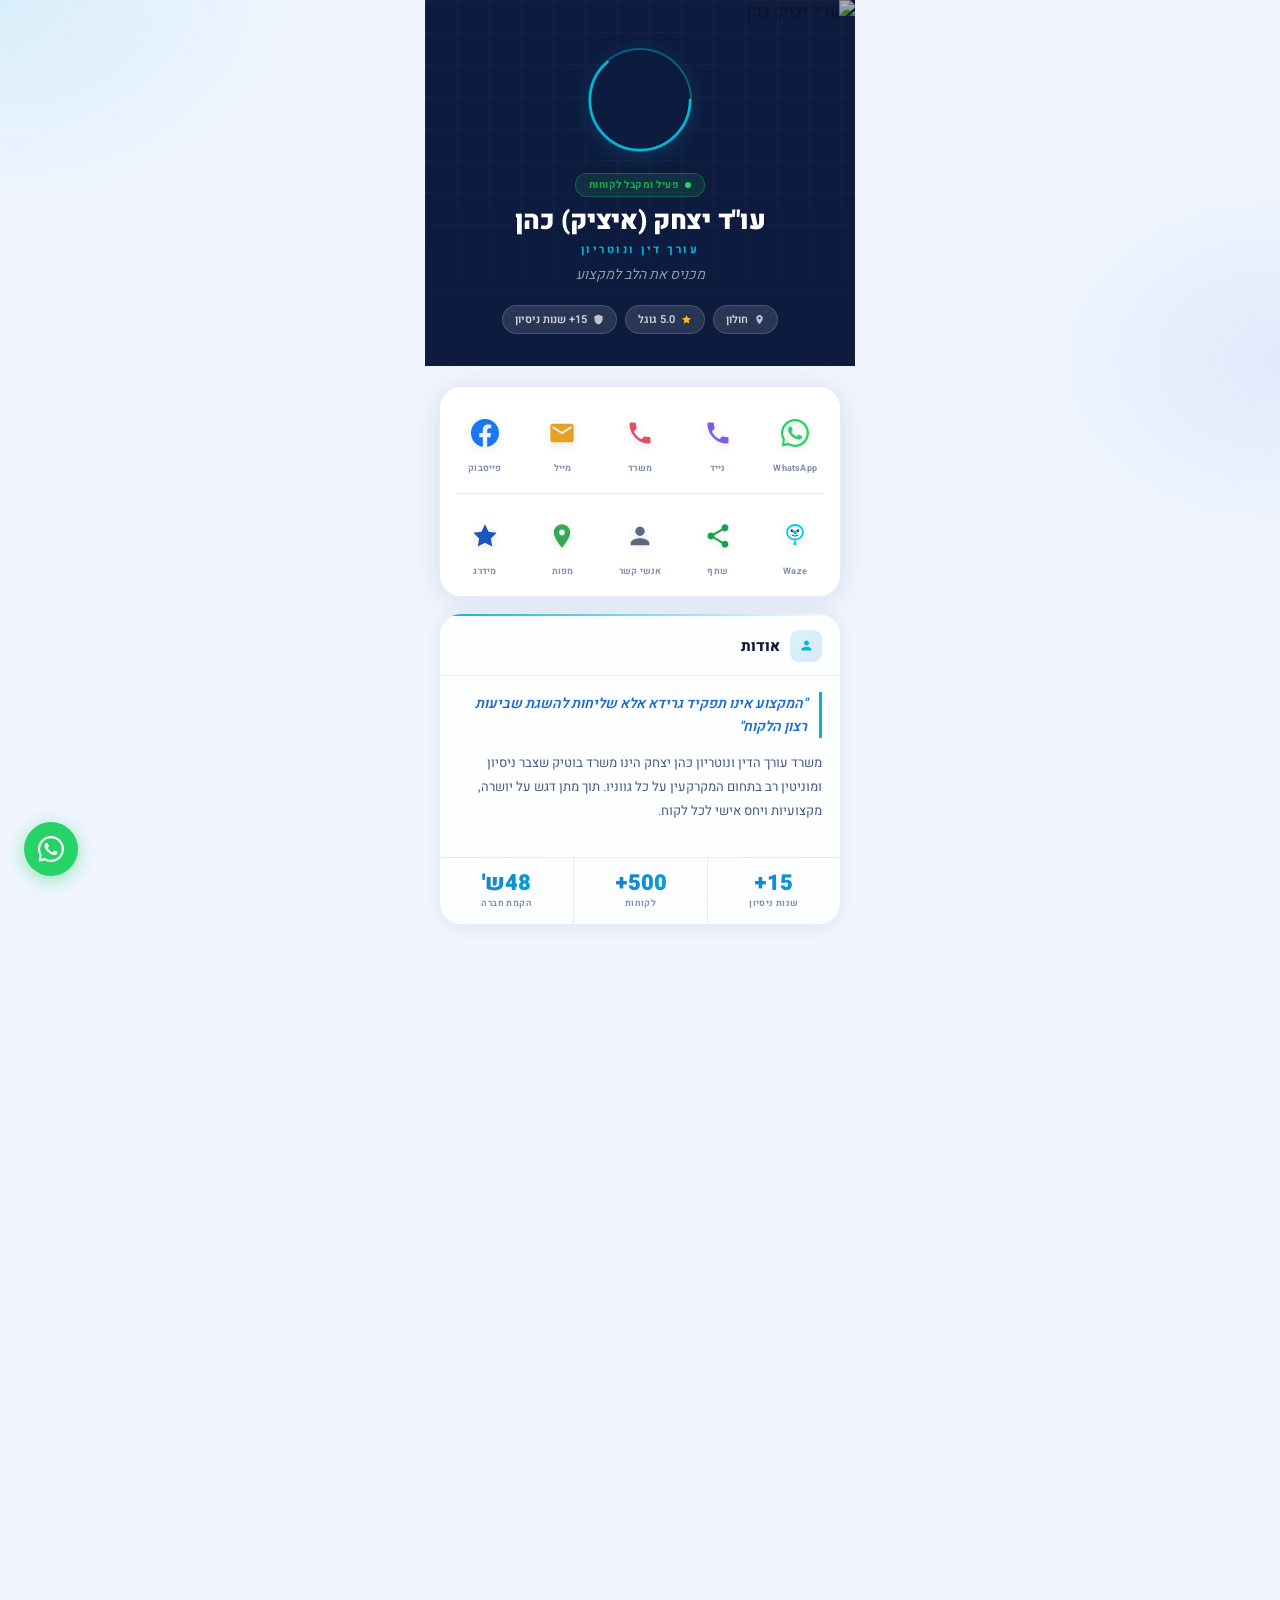
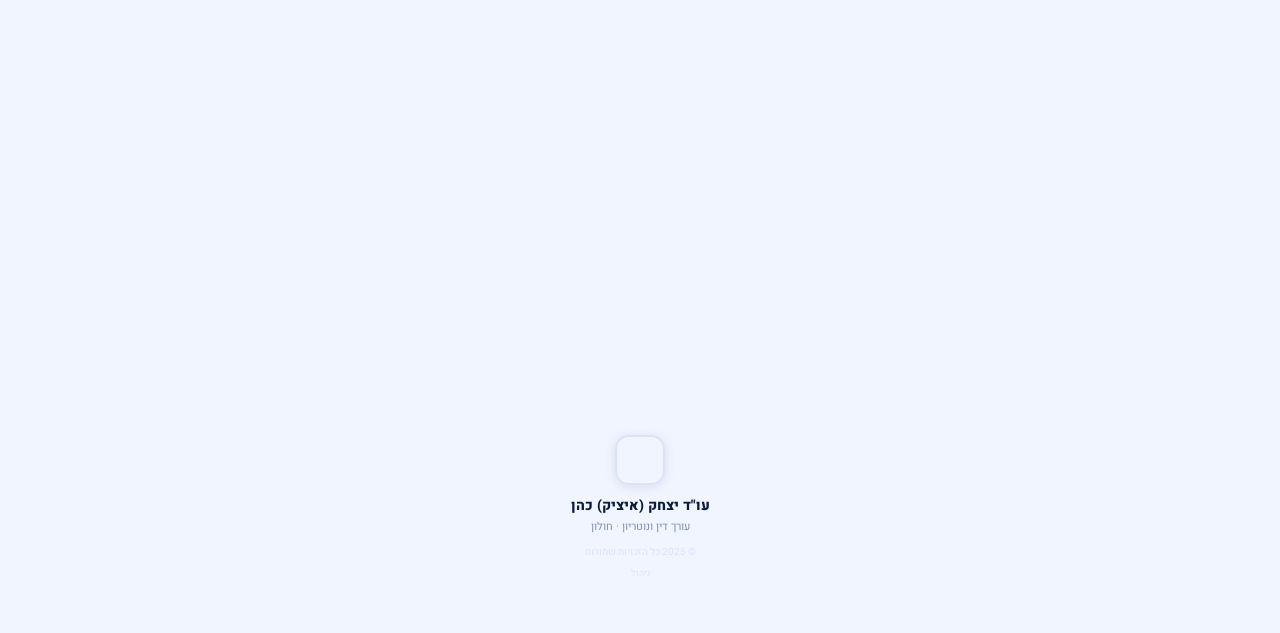
==== commit a2ca23a7: "aaa aaaa" ====
--- a/index.html
+++ b/index.html
@@ -2,33 +2,30 @@
 <html lang="he" dir="rtl">
 <head>
 <meta charset="UTF-8">
-<meta name="viewport" content="width=device-width,initial-scale=1.0,maximum-scale=1.0,user-scalable=no">
-<meta name="theme-color" content="#ffffff">
+<meta name="viewport" content="width=device-width,initial-scale=1,maximum-scale=1,user-scalable=no">
+<meta name="theme-color" content="#0d1b3e">
 <title>עו"ד יצחק (איציק) כהן</title>
 <link rel="icon" type="image/png" href="https://d-cards.co.il/wp-content/uploads/2023/09/cohen.jpg">
 <link href="https://fonts.googleapis.com/css2?family=Heebo:wght@300;400;500;600;700;800;900&display=swap" rel="stylesheet">
 <style>
 :root{
-  --bg:#f7f8fc;
-  --white:#fff;
-  --navy:#0f1b35;
-  --navy2:#1a2a4a;
+  --navy:#0d1b3e;
+  --navy2:#162554;
   --blue:#1a6bcc;
-  --blue2:#2278e4;
-  --blue-pale:#e8f1fc;
-  --blue-glow:rgba(26,107,204,.18);
-  --gold:#b8802a;
-  --gold-pale:#fdf3e0;
-  --mid:#5a6880;
-  --soft:#8896ae;
-  --line:#e4e9f2;
-  --card-shadow:0 1px 3px rgba(15,27,53,.06),0 8px 24px rgba(15,27,53,.08);
-  --card-shadow-hover:0 4px 6px rgba(15,27,53,.08),0 16px 40px rgba(26,107,204,.14);
+  --cyan:#06b6d4;
+  --cyan2:#22d3ee;
+  --gold:#c89030;
+  --white:#ffffff;
+  --bg:#f0f5ff;
+  --card:rgba(255,255,255,0.85);
+  --glass:rgba(255,255,255,0.12);
+  --line:rgba(100,130,220,0.15);
+  --mid:#4a5880;
+  --soft:#8090b0;
   --wa:#25d366;
-  --r:18px;
 }
 *{margin:0;padding:0;box-sizing:border-box;-webkit-tap-highlight-color:transparent;}
-html{scroll-behavior:smooth;-webkit-text-size-adjust:100%;}
+html{scroll-behavior:smooth;}
 body{
   background:var(--bg);
   color:var(--navy);
@@ -37,391 +34,413 @@
   margin:0 auto;
   min-height:100vh;
   overflow-x:hidden;
-  position:relative;
-}
-
-/* ─── ANIMATED GRADIENT BACKGROUND ─── */
+}
+
+/* ── ANIMATED BG ── */
 body::before{
   content:'';
-  position:fixed;
-  inset:0;
+  position:fixed;inset:0;
   background:
-    radial-gradient(ellipse 500px 350px at 15% 5%,rgba(26,107,204,.07) 0%,transparent 65%),
-    radial-gradient(ellipse 350px 250px at 85% 55%,rgba(26,107,204,.05) 0%,transparent 65%),
-    radial-gradient(ellipse 250px 180px at 50% 100%,rgba(184,128,42,.05) 0%,transparent 60%);
+    radial-gradient(ellipse 500px 350px at 0% 0%,rgba(6,182,212,.1) 0%,transparent 60%),
+    radial-gradient(ellipse 400px 300px at 100% 40%,rgba(26,107,204,.08) 0%,transparent 60%),
+    radial-gradient(ellipse 300px 200px at 50% 100%,rgba(200,144,48,.07) 0%,transparent 55%);
+  pointer-events:none;z-index:0;
+  animation:bgShift 14s ease-in-out infinite alternate;
+}
+@keyframes bgShift{
+  0%{background-position:0% 0%;}
+  100%{background-position:3% 5%;}
+}
+
+/* ── SCROLL PROGRESS ── */
+.prog{position:fixed;top:0;right:0;width:3px;height:0%;background:linear-gradient(to bottom,var(--cyan),var(--blue));z-index:9999;transition:height .08s;}
+
+/* ══════════════════════════════
+   HERO
+══════════════════════════════ */
+.hero{
+  background:var(--navy);
+  position:relative;overflow:hidden;z-index:1;
+}
+/* grid pattern overlay */
+.hero::before{
+  content:'';
+  position:absolute;inset:0;
+  background-image:linear-gradient(rgba(255,255,255,.03) 1px,transparent 1px),
+    linear-gradient(90deg,rgba(255,255,255,.03) 1px,transparent 1px);
+  background-size:32px 32px;
   pointer-events:none;
-  z-index:0;
-}
-
-/* ─── HERO ─── */
-.hero{position:relative;z-index:1;}
-.hero-cover{
-  width:100%;height:240px;position:relative;overflow:hidden;
-}
-.hero-cover-img{
-  width:100%;height:100%;object-fit:cover;object-position:center 20%;
-  display:block;filter:brightness(.82) saturate(1.15);
-}
-.hero-cover-grad{
-  position:absolute;bottom:0;left:0;right:0;height:70%;
-  background:linear-gradient(to top,var(--bg) 15%,transparent 100%);
-}
-/* floating glow dots */
-.hero-cover::before{
-  content:'';
-  position:absolute;top:20px;left:20px;
-  width:80px;height:80px;border-radius:50%;
-  background:radial-gradient(circle,rgba(26,107,204,.3),transparent 70%);
-  filter:blur(20px);animation:floatDot 4s ease-in-out infinite;
-}
-.hero-cover::after{
-  content:'';
-  position:absolute;bottom:30px;right:30px;
-  width:60px;height:60px;border-radius:50%;
-  background:radial-gradient(circle,rgba(184,128,42,.3),transparent 70%);
-  filter:blur(16px);animation:floatDot 5s ease-in-out infinite reverse;
-}
-@keyframes floatDot{
-  0%,100%{transform:translateY(0);}50%{transform:translateY(-12px);}
-}
+}
+/* cover photo — full width */
+.hero-photo{
+  width:100%;height:260px;
+  object-fit:cover;object-position:center 20%;
+  display:block;
+  filter:brightness(.7) saturate(1.1);
+  transition:transform 8s ease;
+}
+.hero-photo-grad{
+  position:absolute;bottom:0;left:0;right:0;height:55%;
+  background:linear-gradient(to top,var(--navy) 25%,transparent 100%);
+}
+/* avatar */
+.av-wrap{
+  width:110px;height:110px;
+  margin:-55px auto 0;
+  position:relative;display:block;
+  z-index:2;
+}
+.av-ring-svg{
+  position:absolute;inset:0;width:110px;height:110px;
+  animation:spinRing 6s linear infinite;
+  pointer-events:none;z-index:3;
+}
+.av-bg{position:absolute;inset:0;border-radius:50%;background:var(--navy);z-index:1;}
+.av-img-wrap{
+  position:absolute;inset:5px;border-radius:50%;
+  overflow:hidden;z-index:2;
+  box-shadow:0 0 0 2px rgba(6,182,212,.4),0 4px 24px rgba(6,182,212,.2);
+}
+.av-img{width:100%;height:100%;object-fit:cover;object-position:top center;display:block;}
+@keyframes spinRing{to{transform:rotate(360deg)}}
+@keyframes glowPulse{0%,100%{opacity:.5;transform:scale(1);}50%{opacity:1;transform:scale(1.08);}}
 
 .hero-body{
-  position:relative;padding:0 20px 24px;text-align:center;
-}
-
-/* rotating avatar ring — matan.life style */
-/* glow pulse around the whole thing */
-/* spinning gradient border */
-
-/* white gap between ring and photo */
-
-}
-/* static white border behind image */
+  padding:16px 20px 32px;
+  text-align:center;
+  position:relative;z-index:2;
+}
 /* status pill */
-.status-pill{
-  display:inline-flex;align-items:center;gap:5px;
-  background:linear-gradient(135deg,#e8f8f0,#d4f5e5);
-  border:1px solid rgba(37,211,102,.3);
-  border-radius:20px;padding:4px 12px;
-  font-size:10px;font-weight:700;color:#0e7a3a;
+.status{
+  display:inline-flex;align-items:center;gap:6px;
+  background:rgba(37,211,102,.12);border:1px solid rgba(37,211,102,.3);
+  border-radius:20px;padding:4px 13px;
+  font-size:10px;font-weight:700;color:#1aad4e;
   letter-spacing:.5px;margin-bottom:10px;
 }
 .status-dot{
-  width:6px;height:6px;border-radius:50%;
-  background:#25d366;
-  animation:pulse2 2s ease-in-out infinite;
-  box-shadow:0 0 0 0 rgba(37,211,102,.4);
-}
-@keyframes pulse2{
-  0%,100%{box-shadow:0 0 0 0 rgba(37,211,102,.4);}
-  50%{box-shadow:0 0 0 5px rgba(37,211,102,0);}
-}
+  width:6px;height:6px;border-radius:50%;background:var(--wa);
+  animation:statusPulse 2s ease-in-out infinite;
+}
+@keyframes statusPulse{0%,100%{box-shadow:0 0 0 0 rgba(37,211,102,.5);}50%{box-shadow:0 0 0 5px rgba(37,211,102,0);}}
 
 .hero-name{
-  font-size:27px;font-weight:900;color:var(--navy);
-  letter-spacing:-.4px;line-height:1.15;margin-bottom:4px;
+  font-size:26px;font-weight:900;color:var(--white);
+  letter-spacing:-.3px;line-height:1.15;margin-bottom:4px;
   animation:fadeUp .5s .1s both;
 }
 .hero-role{
-  font-size:12px;color:var(--blue);font-weight:700;
-  letter-spacing:2px;text-transform:uppercase;
+  font-size:11px;font-weight:700;color:var(--cyan);
+  letter-spacing:2.5px;text-transform:uppercase;
   margin-bottom:6px;animation:fadeUp .5s .2s both;
 }
 .hero-motto{
-  font-size:14px;color:var(--mid);font-weight:400;
-  font-style:italic;margin-bottom:18px;
+  font-size:14px;color:rgba(255,255,255,.55);
+  font-style:italic;margin-bottom:20px;
   animation:fadeUp .5s .3s both;
 }
-.hero-tags{
-  display:flex;justify-content:center;gap:7px;flex-wrap:wrap;
+/* floating info badges */
+.hero-badges{
+  display:flex;justify-content:center;gap:8px;flex-wrap:wrap;
   animation:fadeUp .5s .4s both;
 }
-.tag{
-  background:var(--white);border:1px solid var(--line);
+.hbadge{
+  display:flex;align-items:center;gap:6px;
+  background:var(--glass);border:1px solid rgba(255,255,255,.15);
   border-radius:20px;padding:5px 12px;
-  font-size:11px;font-weight:600;color:var(--mid);
-  box-shadow:0 1px 4px rgba(15,27,53,.06);
-  display:flex;align-items:center;gap:5px;
-}
+  font-size:11px;font-weight:600;color:rgba(255,255,255,.8);
+  backdrop-filter:blur(8px);
+}
+.hbadge svg{flex-shrink:0;}
 
 @keyframes fadeUp{from{opacity:0;transform:translateY(14px)}to{opacity:1;transform:translateY(0)}}
 
-/* ─── QUICK ACTIONS ─── */
-.qa-wrap{
-  padding:6px 14px 6px;
+/* ══════════════════════════════
+   ACTION BUTTONS — no bg, icon + label, wow hover
+══════════════════════════════ */
+.actions{
+  padding:20px 14px 8px;
   position:relative;z-index:1;
   animation:fadeUp .5s .5s both;
 }
-.qa-card{
+.actions-card{
   background:var(--white);
-  border-radius:var(--r);
-  box-shadow:var(--card-shadow);
+  border-radius:22px;
+  box-shadow:0 4px 32px rgba(13,27,62,.1);
   border:1px solid var(--line);
-  padding:14px 10px 10px;
-}
-.qa-grid{
+  padding:16px 8px 12px;
+}
+.actions-grid{
   display:grid;
   grid-template-columns:repeat(5,1fr);
   gap:4px;
 }
-.qa-sep{height:1px;background:var(--line);margin:10px 0;}
-.qa-btn{
+.actions-divider{
+  height:1px;background:var(--line);margin:12px 8px;
+}
+.ab{
   display:flex;flex-direction:column;align-items:center;gap:5px;
-  padding:3px 0;cursor:pointer;
-  border:none;background:none;
+  border:none;background:none;cursor:pointer;
+  padding:6px 2px;
   font-family:'Heebo',sans-serif;
-  -webkit-tap-highlight-color:transparent;
   text-decoration:none;color:inherit;
-  transition:transform .15s;
-}
-.qa-btn:active{transform:scale(.88);}
-.qa-ico{
-  width:48px;height:48px;border-radius:14px;
+  position:relative;
+  transition:transform .2s cubic-bezier(.34,1.56,.64,1);
+}
+/* wow bubble effect on hover */
+.ab::before{
+  content:'';
+  position:absolute;
+  width:52px;height:52px;top:2px;left:50%;transform:translateX(-50%) scale(0);
+  border-radius:16px;
+  background:linear-gradient(135deg,rgba(6,182,212,.12),rgba(26,107,204,.12));
+  transition:transform .25s cubic-bezier(.34,1.56,.64,1);
+  pointer-events:none;
+}
+.ab:hover::before,.ab:active::before{transform:translateX(-50%) scale(1);}
+.ab:hover{transform:translateY(-4px);}
+.ab:active{transform:scale(.9);}
+.ab-ico{
+  width:48px;height:48px;
   display:flex;align-items:center;justify-content:center;
-  transition:box-shadow .2s,transform .2s;
-}
-.qa-btn:hover .qa-ico{
-  transform:translateY(-2px);
-  box-shadow:0 6px 16px rgba(0,0,0,.1);
-}
-.qa-ico svg{width:26px;height:26px;display:block;}
-.qa-ico img{width:26px;height:26px;object-fit:contain;display:block;}
-.qa-lbl{font-size:9px;color:var(--soft);font-weight:600;letter-spacing:.2px;white-space:nowrap;}
-
-/* icon backgrounds */
-.ic-wa{background:#e5f9ed;} .ic-sms{background:#fff3e0;} .ic-mob{background:#ede7f6;}
-.ic-off{background:#fce4ec;} .ic-mail{background:#fff8e1;} .ic-wz{background:#e0f7fa;}
-.ic-fb{background:#e3f2fd;} .ic-sh{background:#e8f5e9;} .ic-vc{background:#f5f5f5;}
-.ic-gm{background:#e8f5e9;} .ic-mi{background:#e8eaf6;}
-
-/* ─── SECTIONS ─── */
+  position:relative;z-index:1;
+  transition:transform .2s;
+}
+.ab-ico svg{
+  width:28px;height:28px;
+  filter:drop-shadow(0 2px 4px rgba(0,0,0,.1));
+  transition:transform .2s;
+}
+.ab:hover .ab-ico svg{transform:scale(1.15);}
+.ab-lbl{
+  font-size:9px;color:var(--soft);font-weight:700;
+  letter-spacing:.2px;white-space:nowrap;
+  position:relative;z-index:1;
+}
+
+/* ══════════════════════════════
+   SECTIONS
+══════════════════════════════ */
 .sec{
   margin:8px 14px;
-  background:var(--white);
-  border-radius:var(--r);
+  background:var(--card);
+  border-radius:22px;
   border:1px solid var(--line);
-  box-shadow:var(--card-shadow);
+  box-shadow:0 2px 20px rgba(13,27,62,.07);
   overflow:hidden;
   position:relative;z-index:1;
-  opacity:0;transform:translateY(22px);
-  transition:opacity .55s ease,transform .55s ease,box-shadow .3s;
-}
-.sec.vis{opacity:1;transform:none;}
-.sec:hover{box-shadow:var(--card-shadow-hover);}
+  backdrop-filter:blur(10px);
+  /* scroll reveal */
+  opacity:0;
+  transform:translateY(28px) scale(.98);
+  transition:opacity .55s cubic-bezier(.16,1,.3,1),
+             transform .55s cubic-bezier(.16,1,.3,1),
+             box-shadow .3s;
+}
+.sec.vis{opacity:1;transform:translateY(0) scale(1);}
+.sec:hover{box-shadow:0 8px 40px rgba(6,182,212,.12);}
+
+/* top accent line */
+.sec::after{
+  content:'';position:absolute;top:0;left:0;right:0;height:2px;
+  background:linear-gradient(to right,var(--cyan),transparent);
+  opacity:0;transition:opacity .4s;
+}
+.sec.vis::after{opacity:1;}
 
 .sh{
   display:flex;align-items:center;justify-content:space-between;
-  padding:15px 18px 13px;
+  padding:16px 18px 13px;
   border-bottom:1px solid var(--line);
 }
-.sh-left{display:flex;align-items:center;gap:10px;}
+.sh-l{display:flex;align-items:center;gap:10px;}
 .sh-icon{
-  width:30px;height:30px;border-radius:9px;
-  background:var(--blue-pale);
+  width:32px;height:32px;border-radius:9px;
+  background:linear-gradient(135deg,rgba(6,182,212,.15),rgba(26,107,204,.15));
   display:flex;align-items:center;justify-content:center;
 }
-.sh-icon svg{width:14px;height:14px;}
+.sh-icon svg{width:15px;height:15px;}
 .sh-title{font-size:15px;font-weight:800;color:var(--navy);}
 .sh-badge{
   font-size:10px;color:var(--soft);
   background:var(--bg);border:1px solid var(--line);
-  padding:2px 8px;border-radius:20px;font-weight:600;
-}
-
-/* ─── ABOUT ─── */
-.about-body{padding:16px 18px 18px;}
-.about-quote{
+  padding:2px 9px;border-radius:20px;font-weight:700;
+}
+
+/* ── ABOUT ── */
+.ab-wrap-inner{padding:16px 18px 18px;}
+.ab-quote{
   font-size:14px;font-weight:600;color:var(--blue);
-  line-height:1.7;padding-right:13px;
-  border-right:3px solid var(--blue);
-  margin-bottom:12px;font-style:italic;
-}
-.about-txt{font-size:13px;line-height:1.85;color:var(--mid);}
+  line-height:1.65;
+  border-right:3px solid var(--cyan);
+  padding-right:12px;margin-bottom:13px;
+  font-style:italic;
+}
+.ab-txt{font-size:13px;line-height:1.85;color:var(--mid);}
 .stats-row{
   display:grid;grid-template-columns:repeat(3,1fr);
   border-top:1px solid var(--line);
-  background:var(--line);gap:1px;margin-top:16px;
-}
-.stat-c{
-  background:var(--white);padding:13px 8px;text-align:center;
-}
-.stat-n{
-  font-size:21px;font-weight:900;
-  background:linear-gradient(135deg,var(--blue),#5aa8ff);
+  margin-top:16px;
+}
+.sc{
+  padding:14px 8px;text-align:center;
+  border-left:1px solid var(--line);
+  position:relative;overflow:hidden;
+}
+.sc:last-child{border-left:none;}
+.sc-n{
+  font-size:22px;font-weight:900;
+  background:linear-gradient(135deg,var(--blue),var(--cyan));
   -webkit-background-clip:text;-webkit-text-fill-color:transparent;
   background-clip:text;line-height:1;
 }
-.stat-l{font-size:9px;color:var(--soft);margin-top:3px;font-weight:600;letter-spacing:.3px;}
-
-/* ─── SERVICES ─── */
-.svc-row{border-bottom:1px solid var(--line);}
-.svc-row:last-child{border-bottom:none;}
-.svc-head{
-  display:flex;align-items:center;gap:11px;
-  padding:14px 18px;cursor:pointer;
+.sc-l{font-size:9px;color:var(--soft);margin-top:3px;font-weight:700;letter-spacing:.4px;}
+
+/* ── SERVICES ── */
+.sv{border-bottom:1px solid var(--line);}
+.sv:last-child{border-bottom:none;}
+.sv-h{
+  display:flex;align-items:center;gap:12px;
+  padding:15px 18px;cursor:pointer;
   user-select:none;transition:background .2s;
   -webkit-tap-highlight-color:transparent;
-}
-.svc-head.open,.svc-head:active{background:#f0f5ff;}
-.svc-head.open .svc-nm{color:var(--blue);}
-.svc-head.open .svc-ch{transform:rotate(180deg);color:var(--blue);}
-.svc-ico-box{
-  width:36px;height:36px;border-radius:10px;
+  position:relative;overflow:hidden;
+}
+.sv-h::before{
+  content:'';position:absolute;inset:0;
+  background:linear-gradient(135deg,rgba(6,182,212,.07),rgba(26,107,204,.07));
+  opacity:0;transition:opacity .2s;
+}
+.sv-h.open::before,.sv-h:active::before{opacity:1;}
+.sv-h.open .sv-nm{color:var(--cyan);}
+.sv-h.open .sv-ch{transform:rotate(180deg);color:var(--cyan);}
+.sv-ico-box{
+  width:38px;height:38px;border-radius:11px;
+  display:flex;align-items:center;justify-content:center;
+  flex-shrink:0;transition:all .2s;
   background:var(--bg);border:1px solid var(--line);
+}
+.sv-ico-box svg{width:20px;height:20px;}
+.sv-h.open .sv-ico-box{
+  background:linear-gradient(135deg,rgba(6,182,212,.15),rgba(26,107,204,.15));
+  border-color:rgba(6,182,212,.3);
+}
+.sv-meta{flex:1;min-width:0;}
+.sv-nm{font-size:14px;font-weight:700;color:var(--navy);transition:color .2s;line-height:1.25;}
+.sv-hint{font-size:11px;color:var(--soft);margin-top:1px;white-space:nowrap;overflow:hidden;text-overflow:ellipsis;}
+.sv-ch{color:var(--line);font-size:10px;font-weight:900;transition:all .25s;flex-shrink:0;}
+.sv-body{max-height:0;overflow:hidden;transition:max-height .42s cubic-bezier(.4,0,.2,1);}
+.sv-body.open{max-height:700px;}
+.sv-inner{padding:4px 18px 18px;}
+.sv-list{list-style:none;margin-bottom:14px;display:flex;flex-direction:column;gap:8px;padding-top:12px;}
+.sv-list li{
+  display:flex;align-items:flex-start;gap:8px;
+  font-size:13px;color:var(--mid);line-height:1.65;
+}
+.li-dot{
+  width:16px;height:16px;border-radius:50%;flex-shrink:0;margin-top:2px;
+  background:linear-gradient(135deg,rgba(6,182,212,.15),rgba(26,107,204,.15));
   display:flex;align-items:center;justify-content:center;
-  flex-shrink:0;font-size:19px;
-  transition:all .2s;
-}
-.svc-head.open .svc-ico-box{background:#ddeeff;border-color:rgba(26,107,204,.25);}
-.svc-meta{flex:1;min-width:0;}
-.svc-nm{font-size:14px;font-weight:700;color:var(--navy);transition:color .2s;line-height:1.25;}
-.svc-hint{font-size:11px;color:var(--soft);margin-top:1px;white-space:nowrap;overflow:hidden;text-overflow:ellipsis;}
-.svc-ch{color:var(--line);font-size:10px;transition:all .25s;flex-shrink:0;font-weight:900;}
-.svc-body{max-height:0;overflow:hidden;transition:max-height .42s cubic-bezier(.4,0,.2,1);}
-.svc-body.open{max-height:700px;}
-.svc-inner{padding:2px 18px 18px;}
-.svc-list{list-style:none;margin-bottom:14px;display:flex;flex-direction:column;gap:8px;padding-top:12px;}
-.svc-list li{
-  display:flex;align-items:flex-start;gap:8px;
-  font-size:12.5px;color:var(--mid);line-height:1.65;
-}
-.li-check{
-  width:17px;height:17px;border-radius:50%;
-  background:var(--blue-pale);
-  display:flex;align-items:center;justify-content:center;
-  flex-shrink:0;margin-top:2px;
-}
-.li-check svg{width:9px;height:9px;}
-/* WhatsApp button per service */
-.svc-wa-btn{
+}
+.li-dot svg{width:8px;height:8px;}
+/* WA button per service */
+.sv-wa{
   display:flex;align-items:center;justify-content:center;gap:8px;
   width:100%;background:var(--wa);color:#fff;
-  border:none;border-radius:12px;padding:12px;
+  border:none;border-radius:13px;padding:12px;
   font-family:'Heebo',sans-serif;font-size:13px;font-weight:700;
-  cursor:pointer;-webkit-tap-highlight-color:transparent;transition:all .18s;
-}
-.svc-wa-btn:active{transform:scale(.97);background:#1fbc5a;}
-.svc-wa-btn svg{width:18px;height:18px;flex-shrink:0;}
-
-/* ─── CONTACT ROWS ─── */
-.cr{
-  display:flex;align-items:center;gap:11px;
-  padding:13px 18px;
-  text-decoration:none;color:var(--navy);
-  border-bottom:1px solid var(--line);
-  cursor:pointer;transition:background .18s;
+  cursor:pointer;transition:all .2s;
   -webkit-tap-highlight-color:transparent;
-  border:none;background:none;width:100%;
-  text-align:right;font-family:'Heebo',sans-serif;
-}
-.cr:not(:last-child){border-bottom:1px solid var(--line)!important;}
-.cr:last-child{border-bottom:none;}
-.cr:active{background:var(--bg);}
-.cr-ico{
-  width:36px;height:36px;border-radius:10px;
-  display:flex;align-items:center;justify-content:center;
-  flex-shrink:0;overflow:hidden;
-}
-.cr-ico svg,.cr-ico img{width:21px;height:21px;object-fit:contain;display:block;}
-.cr-txt{flex:1;}
-.cr-lbl{font-size:10px;color:var(--soft);font-weight:600;letter-spacing:.3px;}
-.cr-val{font-size:13px;font-weight:600;color:var(--navy);margin-top:1px;}
-.cr-arr{
-  width:22px;height:22px;border-radius:50%;
-  background:var(--bg);border:1px solid var(--line);
-  display:flex;align-items:center;justify-content:center;
-  flex-shrink:0;
-}
-.cr-arr svg{width:9px;height:9px;}
-
-/* ─── GOOGLE REVIEWS ─── */
-.rv-empty{padding:28px 18px 24px;text-align:center;}
-.rv-empty-logo{margin-bottom:12px;}
-.rv-empty-logo svg{width:40px;height:40px;}
-.rv-empty-t{font-size:15px;font-weight:800;margin-bottom:5px;}
-.rv-empty-s{font-size:12px;color:var(--soft);line-height:1.65;}
-.rv-write-btn{
-  display:inline-flex;align-items:center;gap:7px;
-  margin-top:14px;background:var(--navy);color:#fff;
-  border:none;border-radius:12px;padding:10px 20px;
-  font-family:'Heebo',sans-serif;font-size:13px;font-weight:700;
-  cursor:pointer;text-decoration:none;transition:all .2s;
-}
-.rv-write-btn:active{background:var(--navy2);}
+  box-shadow:0 4px 16px rgba(37,211,102,.3);
+}
+.sv-wa:active{transform:scale(.97);background:#1fbc5a;}
+.sv-wa:hover{transform:translateY(-1px);box-shadow:0 6px 20px rgba(37,211,102,.4);}
+.sv-wa svg{width:18px;height:18px;flex-shrink:0;}
+
+/* ── REVIEWS ── */
 .rv-header{
   display:flex;align-items:flex-start;gap:14px;
-  padding:15px 18px;border-bottom:1px solid var(--line);
-  background:#fffdf8;
-}
-.rv-score{font-size:44px;font-weight:900;color:var(--navy);line-height:1;}
-.rv-stars{display:flex;gap:2px;margin-top:4px;}
-.rv-stars svg{width:14px;height:14px;}
-.rv-count{font-size:11px;color:var(--soft);margin-top:3px;}
-.rv-google-tag{
-  display:flex;align-items:center;gap:4px;
-  margin-top:5px;font-size:10px;color:var(--soft);font-weight:500;
-}
-.rv-item{padding:14px 18px;border-bottom:1px solid var(--line);}
+  padding:16px 18px;border-bottom:1px solid var(--line);
+  background:linear-gradient(135deg,rgba(245,197,24,.04),rgba(26,107,204,.03));
+}
+.rv-score{
+  font-size:48px;font-weight:900;color:var(--navy);line-height:1;
+}
+.rv-stars-row{display:flex;gap:2px;margin-top:4px;}
+.rv-star svg{width:14px;height:14px;}
+.rv-cnt{font-size:11px;color:var(--soft);margin-top:3px;}
+.rv-g-tag{display:flex;align-items:center;gap:4px;margin-top:5px;font-size:10px;color:var(--soft);font-weight:600;}
+.rv-item{
+  padding:14px 18px;border-bottom:1px solid var(--line);
+  transition:background .2s;
+}
 .rv-item:last-of-type{border-bottom:none;}
-.rv-top{display:flex;align-items:center;gap:9px;margin-bottom:7px;}
+.rv-item:hover{background:rgba(6,182,212,.03);}
+.rv-top{display:flex;align-items:center;gap:10px;margin-bottom:8px;}
 .rv-av{
-  width:34px;height:34px;border-radius:50%;
-  background:var(--navy);color:#fff;
+  width:36px;height:36px;border-radius:50%;
+  overflow:hidden;flex-shrink:0;
+  background:var(--navy2);
   display:flex;align-items:center;justify-content:center;
-  font-size:13px;font-weight:700;flex-shrink:0;overflow:hidden;
+  font-size:14px;font-weight:700;color:white;
 }
 .rv-av img{width:100%;height:100%;object-fit:cover;}
 .rv-nm{font-size:13px;font-weight:700;}
 .rv-dt{font-size:10px;color:var(--soft);}
 .rv-s{display:flex;gap:2px;margin-bottom:7px;}
 .rv-s svg{width:12px;height:12px;}
-.rv-txt{font-size:12.5px;color:var(--mid);line-height:1.7;}
+.rv-txt{font-size:13px;color:var(--mid);line-height:1.7;}
 .rv-add{
   display:flex;align-items:center;justify-content:center;gap:6px;
-  padding:13px;background:#f8fffd;border-top:1px solid var(--line);
+  padding:13px;background:rgba(26,115,232,.04);
+  border-top:1px solid var(--line);
   text-decoration:none;font-size:12px;color:#1a73e8;font-weight:700;
-}
-.rv-add:active{background:#edf5ff;}
-
-/* ─── MAP ─── */
+  transition:background .2s;
+}
+.rv-add:active{background:rgba(26,115,232,.08);}
+
+/* ── MAP ── */
 .map-wrap{position:relative;}
-.map-badge{
+.map-lbl{
   position:absolute;top:10px;right:10px;z-index:2;
   background:var(--white);padding:5px 11px;border-radius:9px;
   font-size:10px;font-weight:700;color:var(--navy);
-  box-shadow:0 2px 10px rgba(0,0,0,.12);
+  box-shadow:0 2px 10px rgba(0,0,0,.1);
+  pointer-events:none;
   display:flex;align-items:center;gap:5px;
-  pointer-events:none;
-}
-.map-badge svg{width:11px;height:11px;}
-.map-wrap iframe{
-  width:100%;height:185px;border:none;display:block;
-  filter:saturate(.8) contrast(.95) brightness(1.02);
-  transition:filter .35s;
-}
+}
+.map-lbl svg{width:11px;height:11px;}
+.map-wrap iframe{width:100%;height:185px;border:none;display:block;filter:saturate(.8);transition:filter .35s;}
 .map-wrap:hover iframe{filter:none;}
-.map-nav-btn{
-  display:flex;align-items:center;gap:10px;
+.map-nav{
+  display:flex;align-items:center;gap:11px;
   padding:13px 18px;border-top:1px solid var(--line);
-  cursor:pointer;-webkit-tap-highlight-color:transparent;
+  cursor:pointer;transition:background .18s;
   border:none;background:none;width:100%;text-align:right;
-  font-family:'Heebo',sans-serif;transition:background .18s;
-}
-.map-nav-btn:active{background:var(--bg);}
-
-/* ─── FORM ─── */
+  font-family:'Heebo',sans-serif;
+}
+.map-nav:active{background:var(--bg);}
+.mn-ico{width:36px;height:36px;border-radius:10px;display:flex;align-items:center;justify-content:center;flex-shrink:0;}
+.mn-ico svg{width:21px;height:21px;}
+.mn-t{flex:1;}
+.mn-l{font-size:10px;color:var(--soft);font-weight:600;}
+.mn-v{font-size:13px;font-weight:600;color:var(--navy);margin-top:1px;}
+.mn-a{width:20px;height:20px;border-radius:50%;background:var(--bg);border:1px solid var(--line);display:flex;align-items:center;justify-content:center;flex-shrink:0;}
+.mn-a svg{width:9px;height:9px;}
+
+/* ── FORM ── */
 .form-body{padding:16px 18px 18px;}
 .fg{margin-bottom:12px;}
 .fg label{display:block;font-size:10px;font-weight:700;color:var(--mid);margin-bottom:5px;letter-spacing:.3px;}
 .fg input,.fg select,.fg textarea{
   width:100%;background:var(--bg);border:1.5px solid var(--line);
   color:var(--navy);padding:11px 13px;border-radius:11px;
-  font-family:'Heebo',sans-serif;font-size:13.5px;outline:none;
-  transition:all .2s;appearance:none;
+  font-family:'Heebo',sans-serif;font-size:13.5px;
+  outline:none;transition:all .2s;appearance:none;
 }
 .fg input:focus,.fg select:focus,.fg textarea:focus{
-  border-color:var(--blue);background:var(--white);
-  box-shadow:0 0 0 3px rgba(26,107,204,.12);
+  border-color:var(--cyan);background:var(--white);
+  box-shadow:0 0 0 3px rgba(6,182,212,.12);
 }
 .fg textarea{height:76px;resize:none;}
 .fg select option{background:var(--white);}
@@ -431,827 +450,571 @@
   border-radius:13px;padding:14px;
   font-family:'Heebo',sans-serif;font-size:14px;font-weight:800;
   cursor:pointer;display:flex;align-items:center;justify-content:center;gap:8px;
-  transition:all .18s;-webkit-tap-highlight-color:transparent;
+  transition:all .2s;box-shadow:0 4px 16px rgba(37,211,102,.3);
 }
 .form-submit svg{width:18px;height:18px;flex-shrink:0;}
 .form-submit:active{transform:scale(.97);background:#1fbc5a;}
-.form-note{
-  text-align:center;font-size:11px;color:var(--soft);margin-top:10px;
-  display:flex;align-items:center;justify-content:center;gap:4px;
-}
-
-/* ─── FOOTER ─── */
-.footer{
-  text-align:center;padding:22px 20px 44px;
-  position:relative;z-index:1;
-}
-.footer-av{
-  width:50px;height:50px;border-radius:14px;
-  overflow:hidden;margin:0 auto 10px;
-  border:2px solid var(--line);box-shadow:var(--card-shadow);
-}
+.form-submit:hover{transform:translateY(-1px);box-shadow:0 6px 22px rgba(37,211,102,.4);}
+.form-note{text-align:center;font-size:11px;color:var(--soft);margin-top:9px;display:flex;align-items:center;justify-content:center;gap:4px;}
+
+/* midrag */
+.midrag-row{
+  display:flex;align-items:center;gap:11px;
+  padding:13px 18px;border-top:1px solid var(--line);
+  text-decoration:none;color:var(--navy);
+  transition:background .18s;
+  -webkit-tap-highlight-color:transparent;
+}
+.midrag-row:active{background:var(--bg);}
+.mi-ico{width:36px;height:36px;border-radius:10px;display:flex;align-items:center;justify-content:center;flex-shrink:0;background:rgba(26,85,188,.1);}
+.mi-ico svg{width:20px;height:20px;}
+
+/* ── FOOTER ── */
+.footer{text-align:center;padding:22px 20px 50px;position:relative;z-index:1;}
+.footer-av{width:50px;height:50px;border-radius:14px;overflow:hidden;margin:0 auto 10px;border:2px solid var(--line);box-shadow:0 2px 12px rgba(13,27,62,.1);}
 .footer-av img{width:100%;height:100%;object-fit:cover;}
 .footer-nm{font-size:14px;font-weight:800;color:var(--navy);margin-bottom:2px;}
 .footer-sub{font-size:11px;color:var(--soft);}
 .footer-copy{font-size:10px;color:var(--line);margin-top:10px;}
-.footer-admin{font-size:9px;color:var(--line);text-decoration:none;display:inline-block;margin-top:6px;}
-
-/* ─── FAB ─── */
-.fab-stack{
-  position:fixed;bottom:22px;left:22px;
-  display:flex;flex-direction:column;gap:9px;z-index:5000;
-}
-.fab{
-  width:48px;height:48px;border-radius:50%;
+.footer-adm{font-size:9px;color:var(--line);text-decoration:none;display:inline-block;margin-top:6px;}
+
+/* ── FAB — WhatsApp only ── */
+.fab-wa{
+  position:fixed;bottom:24px;left:24px;
+  width:54px;height:54px;border-radius:50%;
+  background:var(--wa);
   display:flex;align-items:center;justify-content:center;
-  cursor:pointer;text-decoration:none;border:none;
-  transition:transform .18s,box-shadow .18s;
-}
-.fab svg{width:24px;height:24px;display:block;}
-.fab.fa-wa{
-  background:var(--wa);
-  box-shadow:0 4px 14px rgba(37,211,102,.4);
+  cursor:pointer;border:none;z-index:5000;
+  box-shadow:0 4px 18px rgba(37,211,102,.45);
   animation:waFab 2.5s ease-in-out infinite;
-}
-.fab.fa-sms{background:#ff8c00;box-shadow:0 4px 14px rgba(255,140,0,.3);}
-.fab:active{transform:scale(.9);}
+  transition:transform .2s;
+}
+.fab-wa svg{width:26px;height:26px;}
+.fab-wa:active{transform:scale(.9);}
 @keyframes waFab{
-  0%,100%{box-shadow:0 4px 14px rgba(37,211,102,.4);}
-  50%{box-shadow:0 4px 24px rgba(37,211,102,.65),0 0 0 6px rgba(37,211,102,.08);}
-}
-
-/* ─── TOAST ─── */
+  0%,100%{box-shadow:0 4px 18px rgba(37,211,102,.4);}
+  50%{box-shadow:0 4px 28px rgba(37,211,102,.7),0 0 0 8px rgba(37,211,102,.08);}
+}
+
+/* ── TOAST ── */
 .toast{
   position:fixed;bottom:20px;left:50%;
   transform:translateX(-50%) translateY(50px);
   background:var(--navy2);color:#fff;
-  padding:10px 18px;border-radius:22px;
+  padding:11px 20px;border-radius:24px;
   font-size:12px;font-weight:600;
   z-index:9999;opacity:0;transition:all .3s;
-  white-space:nowrap;box-shadow:0 4px 18px rgba(0,0,0,.18);
+  white-space:nowrap;box-shadow:0 4px 20px rgba(13,27,62,.2);
   pointer-events:none;
 }
 .toast.on{transform:translateX(-50%) translateY(0);opacity:1;}
 
-/* ─── SHARED SVG FILLS ─── */
-.f-wa{fill:#25d366} .f-fb{fill:#1877f2} .f-mail{fill:#e8920a}
-.f-phone{fill:#7c5ce7} .f-sms{fill:#e07828} .f-maps{fill:#34a853}
-.f-share{fill:#1a9550} .f-vc{fill:#5a6880} .f-mid{fill:#1a55bc}
-.f-arr{fill:#b0bace} .f-blue{fill:#1a6bcc}
-
-/* ── AVATAR RING (correct approach) ── */
-.av-wrap{
-  width:110px;height:110px;
-  margin:-55px auto 16px;
-  position:relative;
-  display:inline-block;
-  flex-shrink:0;
-}
-/* spinning arc ring — SVG on top */
-.av-ring-svg{
-  position:absolute;inset:0;
-  width:110px;height:110px;
-  animation:spinRing 5s linear infinite;
-  z-index:3;pointer-events:none;
-}
-/* white background circle */
-.av-bg{
-  position:absolute;inset:0;
-  border-radius:50%;
-  background:white;
-  z-index:1;
-}
-/* image container — clips to circle */
-.av-img-wrap{
-  position:absolute;inset:5px;
-  border-radius:50%;
-  overflow:hidden;
-  z-index:2;
-  box-shadow:0 0 0 2px rgba(255,255,255,.8), 0 4px 20px rgba(6,182,212,.2);
-}
-.av-img{
-  width:100%;height:100%;
-  object-fit:cover;
-  object-position:top center;
-  display:block;
-}
-@keyframes spinRing{to{transform:rotate(360deg)}}
-
-</style>
-</head>
-<body>
-
-<!-- HERO -->
-<div class="hero">
-  <div class="hero-cover">
-    <img src="https://d-cards.co.il/wp-content/uploads/2023/09/cohen.jpg" alt="עו״ד יצחק כהן" class="hero-cover-img" onerror="this.parentElement.style.height='80px'">
-    <div class="hero-cover-grad"></div>
-  </div>
-  <div class="hero-body">
-    <div class="av-wrap">
-      <!-- spinning SVG arc -->
-      <svg class="av-ring-svg" viewBox="0 0 110 110" xmlns="http://www.w3.org/2000/svg">
-        <circle cx="55" cy="55" r="50"
-          fill="none"
-          stroke="#06b6d4"
-          stroke-width="3"
-          stroke-linecap="round"
-          stroke-dasharray="190 124"/>
-      </svg>
-      <!-- white bg circle -->
-      <div class="av-bg"></div>
-      <!-- image clipped to circle -->
-      <div class="av-img-wrap">
-        <img src="https://d-cards.co.il/wp-content/uploads/2023/09/cohen.jpg"
-             alt="עו&quot;ד יצחק כהן"
-             class="av-img"
-             onerror="this.style.display='none'">
-      </div>
-    </div>
-    <div class="status-pill"><div class="status-dot"></div>פעיל ומקבל לקוחות</div>
-    <h1 class="hero-name">עו"ד יצחק (איציק) כהן</h1>
-    <div class="hero-role">עורך דין ונוטריון</div>
-    <div class="hero-motto">מכניס את הלב למקצוע</div>
-    <div class="hero-tags">
-      <span class="tag"><svg width="10" height="10" viewBox="0 0 24 24"><path fill="#5a6880" d="M12 2C8.13 2 5 5.13 5 9c0 5.25 7 13 7 13s7-7.75 7-13c0-3.87-3.13-7-7-7z"/></svg>חולון</span>
-      <span class="tag">⚖️ מקרקעין</span>
-      <span class="tag">📜 נוטריון</span>
-      <span class="tag">🏢 חברות</span>
-    </div>
-  </div>
-</div>
-
-<!-- QUICK ACTIONS -->
-<div class="qa-wrap">
-  <div class="qa-card">
-    <div class="qa-grid">
-      <!-- Row 1 -->
-      <button class="qa-btn" onclick="openWA('כללי')">
-        <div class="qa-ico ic-wa"><svg viewBox="0 0 24 24"><path class="f-wa" d="M17.472 14.382c-.297-.149-1.758-.867-2.03-.967-.273-.099-.471-.148-.67.15-.197.297-.767.966-.94 1.164-.173.199-.347.223-.644.075-.297-.15-1.255-.463-2.39-1.475-.883-.788-1.48-1.761-1.653-2.059-.173-.297-.018-.458.13-.606.134-.133.298-.347.446-.52.149-.174.198-.298.298-.497.099-.198.05-.371-.025-.52-.075-.149-.669-1.612-.916-2.207-.242-.579-.487-.5-.669-.51-.173-.008-.371-.01-.57-.01-.198 0-.52.074-.792.372-.272.297-1.04 1.016-1.04 2.479 0 1.462 1.065 2.875 1.213 3.074.149.198 2.096 3.2 5.077 4.487.709.306 1.262.489 1.694.625.712.227 1.36.195 1.871.118.571-.085 1.758-.719 2.006-1.413.248-.694.248-1.289.173-1.413-.074-.124-.272-.198-.57-.347z"/><path class="f-wa" d="M12 0C5.373 0 0 5.373 0 12c0 2.122.554 4.112 1.523 5.845L.525 23.5l5.83-.998A11.95 11.95 0 0 0 12 24c6.627 0 12-5.373 12-12S18.627 0 12 0zm0 22c-1.856 0-3.593-.5-5.095-1.375l-.364-.214-3.764.645.663-3.653-.234-.375A9.94 9.94 0 0 1 2 12C2 6.477 6.477 2 12 2s10 4.477 10 10-4.477 10-10 10z"/></svg></div>
-        <span class="qa-lbl">WhatsApp</span>
-      </button>
-      <a href="sms:0526768562" class="qa-btn">
-        <div class="qa-ico ic-sms"><svg viewBox="0 0 24 24"><path class="f-sms" d="M20 2H4c-1.1 0-2 .9-2 2v18l4-4h14c1.1 0 2-.9 2-2V4c0-1.1-.9-2-2-2zm-2 12H6v-2h12v2zm0-3H6V9h12v2zm0-3H6V6h12v2z"/></svg></div>
-        <span class="qa-lbl">SMS</span>
-      </a>
-      <a href="tel:0526768562" class="qa-btn">
-        <div class="qa-ico ic-mob"><svg viewBox="0 0 24 24"><path fill="#7c5ce7" d="M6.62 10.79c1.44 2.83 3.76 5.14 6.59 6.59l2.2-2.2c.27-.27.67-.36 1.02-.24 1.12.37 2.33.57 3.57.57.55 0 1 .45 1 1V20c0 .55-.45 1-1 1-9.39 0-17-7.61-17-17 0-.55.45-1 1-1h3.5c.55 0 1 .45 1 1 0 1.25.2 2.45.57 3.57.11.35.03.74-.25 1.02l-2.2 2.2z"/></svg></div>
-        <span class="qa-lbl">נייד</span>
-      </a>
-      <a href="tel:035755722" class="qa-btn">
-        <div class="qa-ico ic-off"><svg viewBox="0 0 24 24"><path fill="#e05060" d="M6.62 10.79c1.44 2.83 3.76 5.14 6.59 6.59l2.2-2.2c.27-.27.67-.36 1.02-.24 1.12.37 2.33.57 3.57.57.55 0 1 .45 1 1V20c0 .55-.45 1-1 1-9.39 0-17-7.61-17-17 0-.55.45-1 1-1h3.5c.55 0 1 .45 1 1 0 1.25.2 2.45.57 3.57.11.35.03.74-.25 1.02l-2.2 2.2z"/></svg></div>
-        <span class="qa-lbl">משרד</span>
-      </a>
-      <a href="/cdn-cgi/l/email-protection#a8c1dcd2c1c386cbc7c0cdc686c4c9dfe8cfc5c9c1c486cbc7c5" class="qa-btn">
-        <div class="qa-ico ic-mail"><svg viewBox="0 0 24 24"><path class="f-mail" d="M20 4H4c-1.1 0-2 .9-2 2v12c0 1.1.9 2 2 2h16c1.1 0 2-.9 2-2V6c0-1.1-.9-2-2-2zm0 4l-8 5-8-5V6l8 5 8-5v2z"/></svg></div>
-        <span class="qa-lbl">מייל</span>
-      </a>
-    </div>
-    <div class="qa-sep"></div>
-    <div class="qa-grid">
-      <!-- Row 2 -->
-      <button class="qa-btn" onclick="openWaze()">
-        <div class="qa-ico ic-wz"><svg viewBox="0 0 64 64"><ellipse cx="32" cy="28" rx="22" ry="20" fill="#06d6f0"/><ellipse cx="32" cy="28" rx="17" ry="15" fill="#fff"/><circle cx="32" cy="28" r="5" fill="#06d6f0"/><ellipse cx="32" cy="49" rx="6" ry="9" fill="#06d6f0"/><circle cx="24" cy="22" r="3" fill="#1a1a2e"/><circle cx="40" cy="22" r="3" fill="#1a1a2e"/><path d="M24 34 q8 7 16 0" stroke="#1a1a2e" stroke-width="2.5" fill="none" stroke-linecap="round"/></svg></div>
-        <span class="qa-lbl">Waze</span>
-      </button>
-      <a href="https://www.facebook.com/profile.php?id=100095657407511" target="_blank" class="qa-btn">
-        <div class="qa-ico ic-fb"><svg viewBox="0 0 24 24"><path class="f-fb" d="M24 12.073c0-6.627-5.373-12-12-12s-12 5.373-12 12c0 5.99 4.388 10.954 10.125 11.854v-8.385H7.078v-3.47h3.047V9.43c0-3.007 1.792-4.669 4.533-4.669 1.312 0 2.686.235 2.686.235v2.953H15.83c-1.491 0-1.956.925-1.956 1.874v2.25h3.328l-.532 3.47h-2.796v8.385C19.612 23.027 24 18.062 24 12.073z"/></svg></div>
-        <span class="qa-lbl">פייסבוק</span>
-      </a>
-      <button class="qa-btn" onclick="shareMe()">
-        <div class="qa-ico ic-sh"><svg viewBox="0 0 24 24"><path class="f-share" d="M18 16.08c-.76 0-1.44.3-1.96.77L8.91 12.7c.05-.23.09-.46.09-.7s-.04-.47-.09-.7l7.05-4.11c.54.5 1.25.81 2.04.81 1.66 0 3-1.34 3-3s-1.34-3-3-3-3 1.34-3 3c0 .24.04.47.09.7L8.04 9.81C7.5 9.31 6.79 9 6 9c-1.66 0-3 1.34-3 3s1.34 3 3 3c.79 0 1.5-.31 2.04-.81l7.12 4.16c-.05.21-.08.43-.08.65 0 1.61 1.31 2.92 2.92 2.92s2.92-1.31 2.92-2.92-1.31-2.92-2.92-2.92z"/></svg></div>
-        <span class="qa-lbl">שתף</span>
-      </button>
-      <button class="qa-btn" onclick="addContact()">
-        <div class="qa-ico ic-vc"><svg viewBox="0 0 24 24"><path class="f-vc" d="M12 12c2.21 0 4-1.79 4-4s-1.79-4-4-4-4 1.79-4 4 1.79 4 4 4zm0 2c-2.67 0-8 1.34-8 4v2h16v-2c0-2.66-5.33-4-8-4z"/></svg></div>
-        <span class="qa-lbl">אנשי קשר</span>
-      </button>
-      <a href="https://maps.google.com/?q=הכישור+47+חולון" target="_blank" class="qa-btn">
-        <div class="qa-ico ic-gm"><svg viewBox="0 0 24 24"><path class="f-maps" d="M12 2C8.13 2 5 5.13 5 9c0 5.25 7 13 7 13s7-7.75 7-13c0-3.87-3.13-7-7-7zm0 9.5c-1.38 0-2.5-1.12-2.5-2.5s1.12-2.5 2.5-2.5 2.5 1.12 2.5 2.5-1.12 2.5-2.5 2.5z"/></svg></div>
-        <span class="qa-lbl">מפות</span>
-      </a>
-    </div>
-  </div>
-</div>
-
-<!-- ABOUT -->
-<div class="sec" data-delay="0">
-  <div class="sh">
-    <div class="sh-left">
-      <div class="sh-icon"><svg viewBox="0 0 24 24"><path class="f-blue" d="M12 12c2.21 0 4-1.79 4-4s-1.79-4-4-4-4 1.79-4 4 1.79 4 4 4zm0 2c-2.67 0-8 1.34-8 4v2h16v-2c0-2.66-5.33-4-8-4z"/></svg></div>
-      <span class="sh-title">אודות</span>
-    </div>
-  </div>
-  <div class="about-body">
-    <p class="about-quote">"המקצוע אינו תפקיד גרידא אלא שליחות להשגת שביעות רצון הלקוח"</p>
-    <p class="about-txt">משרד עורך הדין ונוטריון כהן יצחק הינו משרד בוטיק שצבר ניסיון ומוניטין רב בתחום המקרקעין על כל גווניו. האני מאמין של עו"ד כהן יצחק הוא כי המקצוע אינו תפקיד גרידא אלא שליחות — תוך מתן דגש על יושרה, מקצועיות ויחס אישי לכל לקוח.</p>
-  </div>
-  <div class="stats-row">
-    <div class="stat-c"><div class="stat-n">15+</div><div class="stat-l">שנות ניסיון</div></div>
-    <div class="stat-c"><div class="stat-n">500+</div><div class="stat-l">לקוחות</div></div>
-    <div class="stat-c"><div class="stat-n">48ש'</div><div class="stat-l">הקמת חברה</div></div>
-  </div>
-</div>
-
-<!-- SERVICES -->
-<div class="sec" data-delay="60">
-  <div class="sh">
-    <div class="sh-left">
-      <div class="sh-icon"><svg viewBox="0 0 24 24"><path class="f-blue" d="M12 1L3 5v6c0 5.55 3.84 10.74 9 12 5.16-1.26 9-6.45 9-12V5l-9-4z"/></svg></div>
-      <span class="sh-title">שירותים</span>
-    </div>
-    <span class="sh-badge">5 תחומים</span>
-  </div>
-
-  <div class="svc-row">
-    <div class="svc-head" onclick="toggleSvc(this)">
-      <div class="svc-ico-box">🏠</div>
-      <div class="svc-meta"><div class="svc-nm">מקרקעין ומיסוי מקרקעין</div><div class="svc-hint">רכישה, מכירה, שכירות, טאבו</div></div>
-      <span class="svc-ch">▾</span>
-    </div>
-    <div class="svc-body">
-      <div class="svc-inner">
-        <ul class="svc-list">
-          <li><span class="li-check"><svg viewBox="0 0 24 24"><path fill="#1a6bcc" d="M9 16.17L4.83 12l-1.42 1.41L9 19 21 7l-1.41-1.41z"/></svg></span>ייצוג ברכישה / מכירת דירות (יד 2 / קבלן / דירות יוקרה) וליווי שוטף עד לרישום סופי בטאבו</li>
-          <li><span class="li-check"><svg viewBox="0 0 24 24"><path fill="#1a6bcc" d="M9 16.17L4.83 12l-1.42 1.41L9 19 21 7l-1.41-1.41z"/></svg></span>ייצוג ברכישת נכסים מסחריים מניבים, מגרשים, מבני תעשייה ועוד</li>
-          <li><span class="li-check"><svg viewBox="0 0 24 24"><path fill="#1a6bcc" d="M9 16.17L4.83 12l-1.42 1.41L9 19 21 7l-1.41-1.41z"/></svg></span>ייצוג בהסכמי שכירות תוך מתן דגש על ערבויות ובטחונות הנדרשים לבעלי הנכסים</li>
-          <li><span class="li-check"><svg viewBox="0 0 24 24"><path fill="#1a6bcc" d="M9 16.17L4.83 12l-1.42 1.41L9 19 21 7l-1.41-1.41z"/></svg></span>רישום נכסים בטאבו, רשות מינהל מקרקעי ישראל וחברות משכנות — לרבות נכסים סבוכים ונכסים היסטוריים</li>
-          <li><span class="li-check"><svg viewBox="0 0 24 24"><path fill="#1a6bcc" d="M9 16.17L4.83 12l-1.42 1.41L9 19 21 7l-1.41-1.41z"/></svg></span>ייעוץ והכוונה לכדאיות כלכלית לעסקת רכישה או מכירה בפן המיסוי</li>
-          <li><span class="li-check"><svg viewBox="0 0 24 24"><path fill="#1a6bcc" d="M9 16.17L4.83 12l-1.42 1.41L9 19 21 7l-1.41-1.41z"/></svg></span>ייצוג תושבי חוץ ברכישה ומכירת נכסי מקרקעין בישראל</li>
-        </ul>
-        <button class="svc-wa-btn" onclick="openWA('מקרקעין')"><svg viewBox="0 0 24 24"><path fill="#fff" d="M17.472 14.382c-.297-.149-1.758-.867-2.03-.967-.273-.099-.471-.148-.67.15-.197.297-.767.966-.94 1.164-.173.199-.347.223-.644.075-.297-.15-1.255-.463-2.39-1.475-.883-.788-1.48-1.761-1.653-2.059-.173-.297-.018-.458.13-.606.134-.133.298-.347.446-.52.149-.174.198-.298.298-.497.099-.198.05-.371-.025-.52-.075-.149-.669-1.612-.916-2.207-.242-.579-.487-.5-.669-.51-.173-.008-.371-.01-.57-.01-.198 0-.52.074-.792.372-.272.297-1.04 1.016-1.04 2.479 0 1.462 1.065 2.875 1.213 3.074.149.198 2.096 3.2 5.077 4.487.709.306 1.262.489 1.694.625.712.227 1.36.195 1.871.118.571-.085 1.758-.719 2.006-1.413.248-.694.248-1.289.173-1.413-.074-.124-.272-.198-.57-.347z"/><path fill="#fff" d="M12 0C5.373 0 0 5.373 0 12c0 2.122.554 4.112 1.523 5.845L.525 23.5l5.83-.998A11.95 11.95 0 0 0 12 24c6.627 0 12-5.373 12-12S18.627 0 12 0zm0 22c-1.856 0-3.593-.5-5.095-1.375l-.364-.214-3.764.645.663-3.653-.234-.375A9.94 9.94 0 0 1 2 12C2 6.477 6.477 2 12 2s10 4.477 10 10-4.477 10-10 10z"/></svg>שאל על מקרקעין ב-WhatsApp</button>
-      </div>
-    </div>
-  </div>
-
-  <div class="svc-row">
-    <div class="svc-head" onclick="toggleSvc(this)">
-      <div class="svc-ico-box">📜</div>
-      <div class="svc-meta"><div class="svc-nm">ירושה ומשפחה</div><div class="svc-hint">צוואות, הסכמי ממון, צו ירושה</div></div>
-      <span class="svc-ch">▾</span>
-    </div>
-    <div class="svc-body">
-      <div class="svc-inner">
-        <ul class="svc-list">
-          <li><span class="li-check"><svg viewBox="0 0 24 24"><path fill="#1a6bcc" d="M9 16.17L4.83 12l-1.42 1.41L9 19 21 7l-1.41-1.41z"/></svg></span>עריכת צוואה בעדים וכן צוואה נוטריונית — כל סוגי הצוואות: פרטית / הדדית / הלכתית</li>
-          <li><span class="li-check"><svg viewBox="0 0 24 24"><path fill="#1a6bcc" d="M9 16.17L4.83 12l-1.42 1.41L9 19 21 7l-1.41-1.41z"/></svg></span>טיפול מקיף בהליך הנפקת צו ירושה וצו קיום צוואה לרבות הפעלת מנגנון מנהל עזבון</li>
-          <li><span class="li-check"><svg viewBox="0 0 24 24"><path fill="#1a6bcc" d="M9 16.17L4.83 12l-1.42 1.41L9 19 21 7l-1.41-1.41z"/></svg></span>רישום עזבונות ברשויות המוסמכות: לשכת רישום המקרקעין, משרד התחבורה, בנקים</li>
-          <li><span class="li-check"><svg viewBox="0 0 24 24"><path fill="#1a6bcc" d="M9 16.17L4.83 12l-1.42 1.41L9 19 21 7l-1.41-1.41z"/></svg></span>עריכת הסכם ממון לפני נישואין באימות נוטריוני</li>
-          <li><span class="li-check"><svg viewBox="0 0 24 24"><path fill="#1a6bcc" d="M9 16.17L4.83 12l-1.42 1.41L9 19 21 7l-1.41-1.41z"/></svg></span>עריכת הסכם ממון לידועים בציבור וזוגות נשואים</li>
-        </ul>
-        <button class="svc-wa-btn" onclick="openWA('ירושה')"><svg viewBox="0 0 24 24"><path fill="#fff" d="M17.472 14.382c-.297-.149-1.758-.867-2.03-.967-.273-.099-.471-.148-.67.15-.197.297-.767.966-.94 1.164-.173.199-.347.223-.644.075-.297-.15-1.255-.463-2.39-1.475-.883-.788-1.48-1.761-1.653-2.059-.173-.297-.018-.458.13-.606.134-.133.298-.347.446-.52.149-.174.198-.298.298-.497.099-.198.05-.371-.025-.52-.075-.149-.669-1.612-.916-2.207-.242-.579-.487-.5-.669-.51-.173-.008-.371-.01-.57-.01-.198 0-.52.074-.792.372-.272.297-1.04 1.016-1.04 2.479 0 1.462 1.065 2.875 1.213 3.074.149.198 2.096 3.2 5.077 4.487.709.306 1.262.489 1.694.625.712.227 1.36.195 1.871.118.571-.085 1.758-.719 2.006-1.413.248-.694.248-1.289.173-1.413-.074-.124-.272-.198-.57-.347z"/><path fill="#fff" d="M12 0C5.373 0 0 5.373 0 12c0 2.122.554 4.112 1.523 5.845L.525 23.5l5.83-.998A11.95 11.95 0 0 0 12 24c6.627 0 12-5.373 12-12S18.627 0 12 0zm0 22c-1.856 0-3.593-.5-5.095-1.375l-.364-.214-3.764.645.663-3.653-.234-.375A9.94 9.94 0 0 1 2 12C2 6.477 6.477 2 12 2s10 4.477 10 10-4.477 10-10 10z"/></svg>שאל על ירושה ב-WhatsApp</button>
-      </div>
-    </div>
-  </div>
-
-  <div class="svc-row">
-    <div class="svc-head" onclick="toggleSvc(this)">
-      <div class="svc-ico-box">🏢</div>
-      <div class="svc-meta"><div class="svc-nm">חברות ומסחרי</div><div class="svc-hint">הקמה, פירוק, העברת מניות</div></div>
-      <span class="svc-ch">▾</span>
-    </div>
-    <div class="svc-body">
-      <div class="svc-inner">
-        <ul class="svc-list">
-          <li><span class="li-check"><svg viewBox="0 0 24 24"><path fill="#1a6bcc" d="M9 16.17L4.83 12l-1.42 1.41L9 19 21 7l-1.41-1.41z"/></svg></span>הקמת חברה בע"מ בהליך מזורז בתוך כ-48 שעות בלבד</li>
-          <li><span class="li-check"><svg viewBox="0 0 24 24"><path fill="#1a6bcc" d="M9 16.17L4.83 12l-1.42 1.41L9 19 21 7l-1.41-1.41z"/></svg></span>פירוק חברה בע"מ בהליך מזורז ויעיל</li>
-          <li><span class="li-check"><svg viewBox="0 0 24 24"><path fill="#1a6bcc" d="M9 16.17L4.83 12l-1.42 1.41L9 19 21 7l-1.41-1.41z"/></svg></span>העברה / הקצאת מניות בחברה בע"מ</li>
-          <li><span class="li-check"><svg viewBox="0 0 24 24"><path fill="#1a6bcc" d="M9 16.17L4.83 12l-1.42 1.41L9 19 21 7l-1.41-1.41z"/></svg></span>מתן ייעוץ משפטי שוטף לפעילות מסחרית של חברות מול ספקים ונותני שירות</li>
-        </ul>
-        <button class="svc-wa-btn" onclick="openWA('חברות')"><svg viewBox="0 0 24 24"><path fill="#fff" d="M17.472 14.382c-.297-.149-1.758-.867-2.03-.967-.273-.099-.471-.148-.67.15-.197.297-.767.966-.94 1.164-.173.199-.347.223-.644.075-.297-.15-1.255-.463-2.39-1.475-.883-.788-1.48-1.761-1.653-2.059-.173-.297-.018-.458.13-.606.134-.133.298-.347.446-.52.149-.174.198-.298.298-.497.099-.198.05-.371-.025-.52-.075-.149-.669-1.612-.916-2.207-.242-.579-.487-.5-.669-.51-.173-.008-.371-.01-.57-.01-.198 0-.52.074-.792.372-.272.297-1.04 1.016-1.04 2.479 0 1.462 1.065 2.875 1.213 3.074.149.198 2.096 3.2 5.077 4.487.709.306 1.262.489 1.694.625.712.227 1.36.195 1.871.118.571-.085 1.758-.719 2.006-1.413.248-.694.248-1.289.173-1.413-.074-.124-.272-.198-.57-.347z"/><path fill="#fff" d="M12 0C5.373 0 0 5.373 0 12c0 2.122.554 4.112 1.523 5.845L.525 23.5l5.83-.998A11.95 11.95 0 0 0 12 24c6.627 0 12-5.373 12-12S18.627 0 12 0zm0 22c-1.856 0-3.593-.5-5.095-1.375l-.364-.214-3.764.645.663-3.653-.234-.375A9.94 9.94 0 0 1 2 12C2 6.477 6.477 2 12 2s10 4.477 10 10-4.477 10-10 10z"/></svg>שאל על חברות ב-WhatsApp</button>
-      </div>
-    </div>
-  </div>
-
-  <div class="svc-row">
-    <div class="svc-head" onclick="toggleSvc(this)">
-      <div class="svc-ico-box">✒️</div>
-      <div class="svc-meta"><div class="svc-nm">נוטריון</div><div class="svc-hint">אימות מסמכים, ייפויי כוח</div></div>
-      <span class="svc-ch">▾</span>
-    </div>
-    <div class="svc-body">
-      <div class="svc-inner">
-        <ul class="svc-list">
-          <li><span class="li-check"><svg viewBox="0 0 24 24"><path fill="#1a6bcc" d="M9 16.17L4.83 12l-1.42 1.41L9 19 21 7l-1.41-1.41z"/></svg></span>אימות מסמכים ותרגומים לשימוש בחו"ל</li>
-          <li><span class="li-check"><svg viewBox="0 0 24 24"><path fill="#1a6bcc" d="M9 16.17L4.83 12l-1.42 1.41L9 19 21 7l-1.41-1.41z"/></svg></span>צוואות נוטריוניות ואימות הסכמי ממון</li>
-          <li><span class="li-check"><svg viewBox="0 0 24 24"><path fill="#1a6bcc" d="M9 16.17L4.83 12l-1.42 1.41L9 19 21 7l-1.41-1.41z"/></svg></span>ייפויי כוח נוטריוניים לכל מטרה, כולל בלתי חוזרים</li>
-          <li><span class="li-check"><svg viewBox="0 0 24 24"><path fill="#1a6bcc" d="M9 16.17L4.83 12l-1.42 1.41L9 19 21 7l-1.41-1.41z"/></svg></span>אישורי נוטריון לרשויות בישראל ובחו"ל</li>
-        </ul>
-        <button class="svc-wa-btn" onclick="openWA('נוטריון')"><svg viewBox="0 0 24 24"><path fill="#fff" d="M17.472 14.382c-.297-.149-1.758-.867-2.03-.967-.273-.099-.471-.148-.67.15-.197.297-.767.966-.94 1.164-.173.199-.347.223-.644.075-.297-.15-1.255-.463-2.39-1.475-.883-.788-1.48-1.761-1.653-2.059-.173-.297-.018-.458.13-.606.134-.133.298-.347.446-.52.149-.174.198-.298.298-.497.099-.198.05-.371-.025-.52-.075-.149-.669-1.612-.916-2.207-.242-.579-.487-.5-.669-.51-.173-.008-.371-.01-.57-.01-.198 0-.52.074-.792.372-.272.297-1.04 1.016-1.04 2.479 0 1.462 1.065 2.875 1.213 3.074.149.198 2.096 3.2 5.077 4.487.709.306 1.262.489 1.694.625.712.227 1.36.195 1.871.118.571-.085 1.758-.719 2.006-1.413.248-.694.248-1.289.173-1.413-.074-.124-.272-.198-.57-.347z"/><path fill="#fff" d="M12 0C5.373 0 0 5.373 0 12c0 2.122.554 4.112 1.523 5.845L.525 23.5l5.83-.998A11.95 11.95 0 0 0 12 24c6.627 0 12-5.373 12-12S18.627 0 12 0zm0 22c-1.856 0-3.593-.5-5.095-1.375l-.364-.214-3.764.645.663-3.653-.234-.375A9.94 9.94 0 0 1 2 12C2 6.477 6.477 2 12 2s10 4.477 10 10-4.477 10-10 10z"/></svg>שאל על נוטריון ב-WhatsApp</button>
-      </div>
-    </div>
-  </div>
-
-  <div class="svc-row">
-    <div class="svc-head" onclick="toggleSvc(this)">
-      <div class="svc-ico-box">🌍</div>
-      <div class="svc-meta"><div class="svc-nm">תושבי חוץ</div><div class="svc-hint">רכישה מרחוק, מיסוי בינלאומי</div></div>
-      <span class="svc-ch">▾</span>
-    </div>
-    <div class="svc-body">
-      <div class="svc-inner">
-        <ul class="svc-list">
-          <li><span class="li-check"><svg viewBox="0 0 24 24"><path fill="#1a6bcc" d="M9 16.17L4.83 12l-1.42 1.41L9 19 21 7l-1.41-1.41z"/></svg></span>ייצוג תושבי חוץ ברכישה ומכירת נכסי מקרקעין בישראל</li>
-          <li><span class="li-check"><svg viewBox="0 0 24 24"><path fill="#1a6bcc" d="M9 16.17L4.83 12l-1.42 1.41L9 19 21 7l-1.41-1.41z"/></svg></span>ייעוץ מיסויי ייעודי לתושבי חוץ הרוכשים נכסים</li>
-          <li><span class="li-check"><svg viewBox="0 0 24 24"><path fill="#1a6bcc" d="M9 16.17L4.83 12l-1.42 1.41L9 19 21 7l-1.41-1.41z"/></svg></span>טיפול בכל ההיבטים הבירוקרטיים עבור לקוחות שאינם בישראל</li>
-          <li><span class="li-check"><svg viewBox="0 0 24 24"><path fill="#1a6bcc" d="M9 16.17L4.83 12l-1.42 1.41L9 19 21 7l-1.41-1.41z"/></svg></span>ייפויי כוח לנציגות בישראל בעסקאות מקרקעין</li>
-        </ul>
-        <button class="svc-wa-btn" onclick="openWA('תושבי חוץ')"><svg viewBox="0 0 24 24"><path fill="#fff" d="M17.472 14.382c-.297-.149-1.758-.867-2.03-.967-.273-.099-.471-.148-.67.15-.197.297-.767.966-.94 1.164-.173.199-.347.223-.644.075-.297-.15-1.255-.463-2.39-1.475-.883-.788-1.48-1.761-1.653-2.059-.173-.297-.018-.458.13-.606.134-.133.298-.347.446-.52.149-.174.198-.298.298-.497.099-.198.05-.371-.025-.52-.075-.149-.669-1.612-.916-2.207-.242-.579-.487-.5-.669-.51-.173-.008-.371-.01-.57-.01-.198 0-.52.074-.792.372-.272.297-1.04 1.016-1.04 2.479 0 1.462 1.065 2.875 1.213 3.074.149.198 2.096 3.2 5.077 4.487.709.306 1.262.489 1.694.625.712.227 1.36.195 1.871.118.571-.085 1.758-.719 2.006-1.413.248-.694.248-1.289.173-1.413-.074-.124-.272-.198-.57-.347z"/><path fill="#fff" d="M12 0C5.373 0 0 5.373 0 12c0 2.122.554 4.112 1.523 5.845L.525 23.5l5.83-.998A11.95 11.95 0 0 0 12 24c6.627 0 12-5.373 12-12S18.627 0 12 0zm0 22c-1.856 0-3.593-.5-5.095-1.375l-.364-.214-3.764.645.663-3.653-.234-.375A9.94 9.94 0 0 1 2 12C2 6.477 6.477 2 12 2s10 4.477 10 10-4.477 10-10 10z"/></svg>שאל על תושב חוץ ב-WhatsApp</button>
-      </div>
-    </div>
-  </div>
-</div>
-
-<!-- CONTACT -->
-<div class="sec" data-delay="120">
-  <div class="sh">
-    <div class="sh-left">
-      <div class="sh-icon"><svg viewBox="0 0 24 24"><path class="f-blue" d="M6.62 10.79c1.44 2.83 3.76 5.14 6.59 6.59l2.2-2.2c.27-.27.67-.36 1.02-.24 1.12.37 2.33.57 3.57.57.55 0 1 .45 1 1V20c0 .55-.45 1-1 1-9.39 0-17-7.61-17-17 0-.55.45-1 1-1h3.5c.55 0 1 .45 1 1 0 1.25.2 2.45.57 3.57.11.35.03.74-.25 1.02l-2.2 2.2z"/></svg></div>
-      <span class="sh-title">יצירת קשר</span>
-    </div>
-  </div>
-  <button class="cr" onclick="openWA('כללי')" style="display:flex">
-    <div class="cr-ico ic-wa"><svg viewBox="0 0 24 24"><path fill="#25d366" d="M17.472 14.382c-.297-.149-1.758-.867-2.03-.967-.273-.099-.471-.148-.67.15-.197.297-.767.966-.94 1.164-.173.199-.347.223-.644.075-.297-.15-1.255-.463-2.39-1.475-.883-.788-1.48-1.761-1.653-2.059-.173-.297-.018-.458.13-.606.134-.133.298-.347.446-.52.149-.174.198-.298.298-.497.099-.198.05-.371-.025-.52-.075-.149-.669-1.612-.916-2.207-.242-.579-.487-.5-.669-.51-.173-.008-.371-.01-.57-.01-.198 0-.52.074-.792.372-.272.297-1.04 1.016-1.04 2.479 0 1.462 1.065 2.875 1.213 3.074.149.198 2.096 3.2 5.077 4.487.709.306 1.262.489 1.694.625.712.227 1.36.195 1.871.118.571-.085 1.758-.719 2.006-1.413.248-.694.248-1.289.173-1.413-.074-.124-.272-.198-.57-.347z"/><path fill="#25d366" d="M12 0C5.373 0 0 5.373 0 12c0 2.122.554 4.112 1.523 5.845L.525 23.5l5.83-.998A11.95 11.95 0 0 0 12 24c6.627 0 12-5.373 12-12S18.627 0 12 0zm0 22c-1.856 0-3.593-.5-5.095-1.375l-.364-.214-3.764.645.663-3.653-.234-.375A9.94 9.94 0 0 1 2 12C2 6.477 6.477 2 12 2s10 4.477 10 10-4.477 10-10 10z"/></svg></div>
-    <div class="cr-txt"><div class="cr-lbl">WhatsApp</div><div class="cr-val">הודעה מיידית</div></div>
-    <div class="cr-arr"><svg viewBox="0 0 24 24"><path class="f-arr" d="M15.41 16.59L10.83 12l4.58-4.59L14 6l-6 6 6 6z"/></svg></div>
-  </button>
-  <a href="sms:0526768562" class="cr">
-    <div class="cr-ico ic-sms"><svg viewBox="0 0 24 24"><path class="f-sms" d="M20 2H4c-1.1 0-2 .9-2 2v18l4-4h14c1.1 0 2-.9 2-2V4c0-1.1-.9-2-2-2zm-2 12H6v-2h12v2zm0-3H6V9h12v2zm0-3H6V6h12v2z"/></svg></div>
-    <div class="cr-txt"><div class="cr-lbl">SMS</div><div class="cr-val">052-676-8562</div></div>
-    <div class="cr-arr"><svg viewBox="0 0 24 24"><path class="f-arr" d="M15.41 16.59L10.83 12l4.58-4.59L14 6l-6 6 6 6z"/></svg></div>
-  </a>
-  <a href="tel:0526768562" class="cr">
-    <div class="cr-ico ic-mob"><svg viewBox="0 0 24 24"><path fill="#7c5ce7" d="M6.62 10.79c1.44 2.83 3.76 5.14 6.59 6.59l2.2-2.2c.27-.27.67-.36 1.02-.24 1.12.37 2.33.57 3.57.57.55 0 1 .45 1 1V20c0 .55-.45 1-1 1-9.39 0-17-7.61-17-17 0-.55.45-1 1-1h3.5c.55 0 1 .45 1 1 0 1.25.2 2.45.57 3.57.11.35.03.74-.25 1.02l-2.2 2.2z"/></svg></div>
-    <div class="cr-txt"><div class="cr-lbl">נייד</div><div class="cr-val">052-676-8562</div></div>
-    <div class="cr-arr"><svg viewBox="0 0 24 24"><path class="f-arr" d="M15.41 16.59L10.83 12l4.58-4.59L14 6l-6 6 6 6z"/></svg></div>
-  </a>
-  <a href="tel:035755722" class="cr">
-    <div class="cr-ico ic-off"><svg viewBox="0 0 24 24"><path fill="#e05060" d="M6.62 10.79c1.44 2.83 3.76 5.14 6.59 6.59l2.2-2.2c.27-.27.67-.36 1.02-.24 1.12.37 2.33.57 3.57.57.55 0 1 .45 1 1V20c0 .55-.45 1-1 1-9.39 0-17-7.61-17-17 0-.55.45-1 1-1h3.5c.55 0 1 .45 1 1 0 1.25.2 2.45.57 3.57.11.35.03.74-.25 1.02l-2.2 2.2z"/></svg></div>
-    <div class="cr-txt"><div class="cr-lbl">משרד</div><div class="cr-val">03-575-5722</div></div>
-    <div class="cr-arr"><svg viewBox="0 0 24 24"><path class="f-arr" d="M15.41 16.59L10.83 12l4.58-4.59L14 6l-6 6 6 6z"/></svg></div>
-  </a>
-  <a href="/cdn-cgi/l/email-protection#167f626c7f7d3875797e7378387a776156717b777f7a3875797b" class="cr">
-    <div class="cr-ico ic-mail"><svg viewBox="0 0 24 24"><path class="f-mail" d="M20 4H4c-1.1 0-2 .9-2 2v12c0 1.1.9 2 2 2h16c1.1 0 2-.9 2-2V6c0-1.1-.9-2-2-2zm0 4l-8 5-8-5V6l8 5 8-5v2z"/></svg></div>
-    <div class="cr-txt"><div class="cr-lbl">מייל</div><div class="cr-val"><span class="__cf_email__" data-cfemail="4d2439372426632e2225282363212c3a0d2a202c2421632e2220">[email&#160;protected]</span></div></div>
-    <div class="cr-arr"><svg viewBox="0 0 24 24"><path class="f-arr" d="M15.41 16.59L10.83 12l4.58-4.59L14 6l-6 6 6 6z"/></svg></div>
-  </a>
-  <a href="https://www.facebook.com/profile.php?id=100095657407511" target="_blank" class="cr">
-    <div class="cr-ico ic-fb"><svg viewBox="0 0 24 24"><path class="f-fb" d="M24 12.073c0-6.627-5.373-12-12-12s-12 5.373-12 12c0 5.99 4.388 10.954 10.125 11.854v-8.385H7.078v-3.47h3.047V9.43c0-3.007 1.792-4.669 4.533-4.669 1.312 0 2.686.235 2.686.235v2.953H15.83c-1.491 0-1.956.925-1.956 1.874v2.25h3.328l-.532 3.47h-2.796v8.385C19.612 23.027 24 18.062 24 12.073z"/></svg></div>
-    <div class="cr-txt"><div class="cr-lbl">פייסבוק</div><div class="cr-val">עמוד הפייסבוק</div></div>
-    <div class="cr-arr"><svg viewBox="0 0 24 24"><path class="f-arr" d="M15.41 16.59L10.83 12l4.58-4.59L14 6l-6 6 6 6z"/></svg></div>
-  </a>
-  <button class="cr" onclick="openWaze()" style="display:flex">
-    <div class="cr-ico ic-wz"><svg viewBox="0 0 64 64"><ellipse cx="32" cy="28" rx="22" ry="20" fill="#06d6f0"/><ellipse cx="32" cy="28" rx="17" ry="15" fill="#fff"/><circle cx="32" cy="28" r="5" fill="#06d6f0"/><ellipse cx="32" cy="49" rx="6" ry="9" fill="#06d6f0"/><circle cx="24" cy="22" r="3" fill="#1a1a2e"/><circle cx="40" cy="22" r="3" fill="#1a1a2e"/><path d="M24 34 q8 7 16 0" stroke="#1a1a2e" stroke-width="2.5" fill="none" stroke-linecap="round"/></svg></div>
-    <div class="cr-txt"><div class="cr-lbl">Waze</div><div class="cr-val">הכישור 47, חולון</div></div>
-    <div class="cr-arr"><svg viewBox="0 0 24 24"><path class="f-arr" d="M15.41 16.59L10.83 12l4.58-4.59L14 6l-6 6 6 6z"/></svg></div>
-  </button>
-  <button class="cr" onclick="shareMe()" style="display:flex">
-    <div class="cr-ico ic-sh"><svg viewBox="0 0 24 24"><path class="f-share" d="M18 16.08c-.76 0-1.44.3-1.96.77L8.91 12.7c.05-.23.09-.46.09-.7s-.04-.47-.09-.7l7.05-4.11c.54.5 1.25.81 2.04.81 1.66 0 3-1.34 3-3s-1.34-3-3-3-3 1.34-3 3c0 .24.04.47.09.7L8.04 9.81C7.5 9.31 6.79 9 6 9c-1.66 0-3 1.34-3 3s1.34 3 3 3c.79 0 1.5-.31 2.04-.81l7.12 4.16c-.05.21-.08.43-.08.65 0 1.61 1.31 2.92 2.92 2.92s2.92-1.31 2.92-2.92-1.31-2.92-2.92-2.92z"/></svg></div>
-    <div class="cr-txt"><div class="cr-lbl">שתף</div><div class="cr-val">שתף כרטיס ביקור</div></div>
-    <div class="cr-arr"><svg viewBox="0 0 24 24"><path class="f-arr" d="M15.41 16.59L10.83 12l4.58-4.59L14 6l-6 6 6 6z"/></svg></div>
-  </button>
-  <button class="cr" onclick="addContact()" style="display:flex">
-    <div class="cr-ico ic-vc"><svg viewBox="0 0 24 24"><path class="f-vc" d="M12 12c2.21 0 4-1.79 4-4s-1.79-4-4-4-4 1.79-4 4 1.79 4 4 4zm0 2c-2.67 0-8 1.34-8 4v2h16v-2c0-2.66-5.33-4-8-4z"/></svg></div>
-    <div class="cr-txt"><div class="cr-lbl">הוסף לאנשי קשר</div><div class="cr-val">שמור ב-iPhone / Android</div></div>
-    <div class="cr-arr"><svg viewBox="0 0 24 24"><path class="f-arr" d="M15.41 16.59L10.83 12l4.58-4.59L14 6l-6 6 6 6z"/></svg></div>
-  </button>
-</div>
-
-<!-- GOOGLE REVIEWS -->
-<div class="sec" data-delay="180">
-  <div class="sh">
-    <div class="sh-left">
-      <div class="sh-icon"><svg viewBox="0 0 24 24"><path fill="#f5c518" d="M12 17.27L18.18 21l-1.64-7.03L22 9.24l-7.19-.61L12 2 9.19 8.63 2 9.24l5.46 4.73L5.82 21z"/></svg></div>
-      <span class="sh-title">ביקורות גוגל</span>
-    </div>
-  </div>
-  <div id="reviewsContent">
-    <div class="rv-empty">
-      <div class="rv-empty-logo">
-        <svg viewBox="0 0 48 48"><path d="M43.6 20.5H42V20H24v8h11.3C33.7 32.7 29.3 36 24 36c-6.6 0-12-5.4-12-12s5.4-12 12-12c3.1 0 5.8 1.1 7.9 2.9l5.7-5.7C34.3 6.5 29.4 4 24 4 12.9 4 4 12.9 4 24s8.9 20 20 20 20-8.9 20-20c0-1.2-.1-2.4-.4-3.5z" fill="#FFC107"/><path d="M6.3 14.7l6.6 4.8C14.5 16 19 12 24 12c3.1 0 5.8 1.1 7.9 2.9l5.7-5.7C34.3 6.5 29.4 4 24 4 16.3 4 9.7 8.5 6.3 14.7z" fill="#FF3D00"/><path d="M24 44c5.2 0 9.9-2 13.4-5.2l-6.2-5.3C29.3 35.3 26.8 36 24 36c-5.3 0-9.7-3.3-11.3-8H6.4C9.7 35.5 16.3 44 24 44z" fill="#4CAF50"/><path d="M43.6 20.5H42V20H24v8h11.3c-.9 2.5-2.5 4.7-4.6 6.2l6.2 5.3C41.5 36.3 44 30.6 44 24c0-1.2-.1-2.4-.4-3.5z" fill="#1976D2"/></svg>
-      </div>
-      <div class="rv-empty-t">ביקורות גוגל</div>
-      <div class="rv-empty-s">ביקורות ייטענו אחרי חיבור Google API בלוח הניהול<br><small style="color:#c0c8d8">cohen-admin.html</small></div>
-      <a href="https://www.google.com/search?q=%D7%A2%D7%95%D7%A8%D7%9A+%D7%93%D7%99%D7%9F+%D7%99%D7%A6%D7%97%D7%A7+%D7%9B%D7%94%D7%9F&zx=1775169662754#" target="_blank" class="rv-write-btn">
-        <svg width="13" height="13" viewBox="0 0 24 24"><path fill="white" d="M12 17.27L18.18 21l-1.64-7.03L22 9.24l-7.19-.61L12 2 9.19 8.63 2 9.24l5.46 4.73L5.82 21z"/></svg>
-        כתוב ביקורת
-      </a>
-    </div>
-  </div>
-</div>
-
-<!-- MAP -->
-<div class="sec" data-delay="220">
-  <div class="sh">
-    <div class="sh-left">
-      <div class="sh-icon"><svg viewBox="0 0 24 24"><path class="f-blue" d="M12 2C8.13 2 5 5.13 5 9c0 5.25 7 13 7 13s7-7.75 7-13c0-3.87-3.13-7-7-7zm0 9.5c-1.38 0-2.5-1.12-2.5-2.5s1.12-2.5 2.5-2.5 2.5 1.12 2.5 2.5-1.12 2.5-2.5 2.5z"/></svg></div>
-      <span class="sh-title">מיקום</span>
-    </div>
-  </div>
-  <div class="map-wrap">
-    <div class="map-badge"><svg width="11" height="11" viewBox="0 0 24 24"><path fill="#1a6bcc" d="M12 2C8.13 2 5 5.13 5 9c0 5.25 7 13 7 13s7-7.75 7-13c0-3.87-3.13-7-7-7z"/></svg>הכישור 47, חולון</div>
-    <iframe src="https://maps.google.com/maps?q=הכישור+47+חולון&output=embed&z=16" allowfullscreen loading="lazy"></iframe>
-  </div>
-  <button class="map-nav-btn" onclick="openWaze()">
-    <div class="cr-ico ic-wz" style="width:36px;height:36px;border-radius:10px;flex-shrink:0"><svg viewBox="0 0 64 64" style="width:21px;height:21px"><ellipse cx="32" cy="28" rx="22" ry="20" fill="#06d6f0"/><ellipse cx="32" cy="28" rx="17" ry="15" fill="#fff"/><circle cx="32" cy="28" r="5" fill="#06d6f0"/><ellipse cx="32" cy="49" rx="6" ry="9" fill="#06d6f0"/><circle cx="24" cy="22" r="3" fill="#1a1a2e"/><circle cx="40" cy="22" r="3" fill="#1a1a2e"/><path d="M24 34 q8 7 16 0" stroke="#1a1a2e" stroke-width="2.5" fill="none" stroke-linecap="round"/></svg></div>
-    <div class="cr-txt"><div class="cr-lbl">ניווט</div><div class="cr-val">פתח Waze להגעה למשרד</div></div>
-    <div class="cr-arr"><svg viewBox="0 0 24 24" style="width:9px;height:9px"><path class="f-arr" d="M15.41 16.59L10.83 12l4.58-4.59L14 6l-6 6 6 6z"/></svg></div>
-  </button>
-</div>
-
-<!-- FORM -->
-<div class="sec" data-delay="260">
-  <div class="sh">
-    <div class="sh-left">
-      <div class="sh-icon"><svg viewBox="0 0 24 24"><path class="f-blue" d="M20 4H4c-1.1 0-2 .9-2 2v12c0 1.1.9 2 2 2h16c1.1 0 2-.9 2-2V6c0-1.1-.9-2-2-2zm0 4l-8 5-8-5V6l8 5 8-5v2z"/></svg></div>
-      <span class="sh-title">השאר פרטים</span>
-    </div>
-  </div>
-  <div class="form-body">
-    <div class="fg-row">
-      <div class="fg"><label>שם מלא</label><input type="text" id="fn" placeholder="ישראל ישראלי"></div>
-      <div class="fg"><label>טלפון</label><input type="tel" id="fp" placeholder="050-0000000"></div>
-    </div>
-    <div class="fg"><label>תחום</label><select id="ft"><option value="">בחר...</option><option>מקרקעין ומיסוי</option><option>ירושה / צוואה</option><option>הסכם ממון</option><option>הקמת חברה</option><option>נוטריון</option><option>תושב חוץ</option><option>אחר</option></select></div>
-    <div class="fg"><label>הודעה</label><textarea id="fm" placeholder="ספר לנו בקצרה..."></textarea></div>
-    <button class="form-submit" onclick="sendForm()">
-      <svg viewBox="0 0 24 24"><path fill="#fff" d="M17.472 14.382c-.297-.149-1.758-.867-2.03-.967-.273-.099-.471-.148-.67.15-.197.297-.767.966-.94 1.164-.173.199-.347.223-.644.075-.297-.15-1.255-.463-2.39-1.475-.883-.788-1.48-1.761-1.653-2.059-.173-.297-.018-.458.13-.606.134-.133.298-.347.446-.52.149-.174.198-.298.298-.497.099-.198.05-.371-.025-.52-.075-.149-.669-1.612-.916-2.207-.242-.579-.487-.5-.669-.51-.173-.008-.371-.01-.57-.01-.198 0-.52.074-.792.372-.272.297-1.04 1.016-1.04 2.479 0 1.462 1.065 2.875 1.213 3.074.149.198 2.096 3.2 5.077 4.487.709.306 1.262.489 1.694.625.712.227 1.36.195 1.871.118.571-.085 1.758-.719 2.006-1.413.248-.694.248-1.289.173-1.413-.074-.124-.272-.198-.57-.347z"/><path fill="#fff" d="M12 0C5.373 0 0 5.373 0 12c0 2.122.554 4.112 1.523 5.845L.525 23.5l5.83-.998A11.95 11.95 0 0 0 12 24c6.627 0 12-5.373 12-12S18.627 0 12 0zm0 22c-1.856 0-3.593-.5-5.095-1.375l-.364-.214-3.764.645.663-3.653-.234-.375A9.94 9.94 0 0 1 2 12C2 6.477 6.477 2 12 2s10 4.477 10 10-4.477 10-10 10z"/></svg>
-      שלח ב-WhatsApp
-    </button>
-    <div class="form-note"><svg width="12" height="12" viewBox="0 0 24 24"><path fill="#b0bace" d="M12 22c1.1 0 2-.9 2-2h-4c0 1.1.9 2 2 2zm6-6v-5c0-3.07-1.64-5.64-4.5-6.32V4c0-.83-.67-1.5-1.5-1.5s-1.5.67-1.5 1.5v.68C7.63 5.36 6 7.92 6 11v5l-2 2v1h16v-1l-2-2z"/></svg>נחזור אליכם תוך שעות</div>
-  </div>
-  <!-- MIDRAG LINK -->
-  <a href="https://www.midrag.co.il/SpCard/Sp/93166?areaId=1&serviceId=1544&isGeneric=false" target="_blank" style="display:flex;align-items:center;gap:11px;padding:13px 18px;border-top:1px solid var(--line);text-decoration:none;color:var(--navy);transition:background .18s" onmousedown="this.style.background='var(--bg)'" onmouseup="this.style.background=''">
-    <div class="cr-ico ic-mi"><svg viewBox="0 0 24 24"><path class="f-mid" d="M12 2l3.09 6.26L22 9.27l-5 4.87 1.18 6.88L12 17.77l-6.18 3.25L7 14.14 2 9.27l6.91-1.01L12 2z"/></svg></div>
-    <div class="cr-txt"><div class="cr-lbl">מידרג</div><div class="cr-val">דירוג ופרטים במידרג</div></div>
-    <div class="cr-arr"><svg viewBox="0 0 24 24" style="width:9px;height:9px"><path class="f-arr" d="M15.41 16.59L10.83 12l4.58-4.59L14 6l-6 6 6 6z"/></svg></div>
-  </a>
-</div>
-
-<!-- FOOTER -->
-<div class="footer">
-  <div class="footer-av"><img src="https://d-cards.co.il/wp-content/uploads/2023/09/cohen.jpg" alt="לוגו"></div>
-  <div class="footer-nm">עו"ד יצחק (איציק) כהן</div>
-  <div class="footer-sub">עורך דין ונוטריון · חולון</div>
-  <div class="footer-copy">© 2025 כל הזכויות שמורות</div>
-  <a href="cohen-admin.html" class="footer-admin">⚙ ניהול</a>
-</div>
-
-<!-- FABs -->
-<div class="fab-stack">
-  <button class="fab fa-wa" onclick="openWA('כללי')" title="WhatsApp"><svg viewBox="0 0 24 24"><path fill="#fff" d="M17.472 14.382c-.297-.149-1.758-.867-2.03-.967-.273-.099-.471-.148-.67.15-.197.297-.767.966-.94 1.164-.173.199-.347.223-.644.075-.297-.15-1.255-.463-2.39-1.475-.883-.788-1.48-1.761-1.653-2.059-.173-.297-.018-.458.13-.606.134-.133.298-.347.446-.52.149-.174.198-.298.298-.497.099-.198.05-.371-.025-.52-.075-.149-.669-1.612-.916-2.207-.242-.579-.487-.5-.669-.51-.173-.008-.371-.01-.57-.01-.198 0-.52.074-.792.372-.272.297-1.04 1.016-1.04 2.479 0 1.462 1.065 2.875 1.213 3.074.149.198 2.096 3.2 5.077 4.487.709.306 1.262.489 1.694.625.712.227 1.36.195 1.871.118.571-.085 1.758-.719 2.006-1.413.248-.694.248-1.289.173-1.413-.074-.124-.272-.198-.57-.347z"/><path fill="#fff" d="M12 0C5.373 0 0 5.373 0 12c0 2.122.554 4.112 1.523 5.845L.525 23.5l5.83-.998A11.95 11.95 0 0 0 12 24c6.627 0 12-5.373 12-12S18.627 0 12 0zm0 22c-1.856 0-3.593-.5-5.095-1.375l-.364-.214-3.764.645.663-3.653-.234-.375A9.94 9.94 0 0 1 2 12C2 6.477 6.477 2 12 2s10 4.477 10 10-4.477 10-10 10z"/></svg></button>
-  <a href="sms:0526768562" class="fab fa-sms" title="SMS"><svg viewBox="0 0 24 24"><path fill="#fff" d="M20 2H4c-1.1 0-2 .9-2 2v18l4-4h14c1.1 0 2-.9 2-2V4c0-1.1-.9-2-2-2zm-2 12H6v-2h12v2zm0-3H6V9h12v2zm0-3H6V6h12v2z"/></svg></a>
-</div>
-
-<div class="toast" id="toast"></div>
-
-<script data-cfasync="false" src="/cdn-cgi/scripts/5c5dd728/cloudflare-static/email-decode.min.js"></script><script>
-/* SCROLL REVEAL */
-const obs = new IntersectionObserver((entries) => {
-  entries.forEach(e => {
-    if (e.isIntersecting) {
-      const d = parseInt(e.target.dataset.delay || 0);
-      setTimeout(() => e.target.classList.add('vis'), d);
-      obs.unobserve(e.target);
-    }
-  });
-}, { threshold: 0.06, rootMargin: '0px 0px -30px 0px' });
-document.querySelectorAll('.sec').forEach(s => obs.observe(s));
-
-/* SERVICES */
-function toggleSvc(h) {
-  const b = h.nextElementSibling;
-  const open = h.classList.contains('open');
-  document.querySelectorAll('.svc-head').forEach(x => { x.classList.remove('open'); x.nextElementSibling.classList.remove('open'); });
-  if (!open) { h.classList.add('open'); b.classList.add('open'); }
-}
-
-/* WA MESSAGES PER SERVICE */
-const WA = {
-  'כללי':      'שלום איציק, אשמח לקבל ייעוץ משפטי. האם תוכל לחזור אליי?',
-  'מקרקעין':   'שלום איציק, אני מתעניין/ת בשירותי מקרקעין. האם תוכל לחזור אליי?',
-  'ירושה':     'שלום איציק, אני זקוק/ה לייעוץ בנושא ירושה / צוואה / הסכם ממון. האם תוכל לחזור אליי?',
-  'חברות':     'שלום איציק, אני מעוניין/ת בהקמת חברה בע"מ. האם תוכל לחזור אליי?',
-  'נוטריון':   'שלום איציק, אני זקוק/ה לשירות נוטריון. האם תוכל לחזור אליי?',
-  'תושבי חוץ': 'Hello Itzik, I am a foreign resident interested in purchasing real estate in Israel. Please contact me.',
-};
-function openWA(s) {
-  const num = localStorage.getItem('wa_num') || '972526768562';
-  window.open('https://wa.me/' + num + '?text=' + encodeURIComponent(WA[s] || WA['כללי']), '_blank');
-}
-function openWaze() { window.open('https://waze.com/ul?q=הכישור+47+חולון&navigate=yes', '_blank'); }
-function shareMe() {
-  if (navigator.share) { navigator.share({ title: 'עו"ד יצחק כהן', text: 'עורך דין ונוטריון', url: location.href }); }
-  else { navigator.clipboard?.writeText(location.href); showToast('🔗 הקישור הועתק!'); }
-}
-function addContact() {
-  const v = "BEGIN:VCARD\nVERSION:3.0\nFN:עו\"ד יצחק כהן\nN:כהן;יצחק;;;\nORG:משרד עורכי דין ונוטריון כהן יצחק\nTITLE:עורך דין ונוטריון\nTEL;TYPE=CELL:0526768562\nTEL;TYPE=WORK:035755722\nEMAIL;TYPE=WORK:itzik.cohen.law@gmail.com\nADR;TYPE=WORK:;;רחוב הכישור 47;חולון;;;ישראל\nURL:https://www.facebook.com/profile.php?id=100095657407511\nEND:VCARD";
-  const a = document.createElement('a');
-  a.href = URL.createObjectURL(new Blob([v], { type: 'text/vcard' }));
-  a.download = 'itzik-cohen.vcf'; a.click();
-  showToast('📱 הורד — פתח להוספה לאנשי קשר');
-}
-function sendForm() {
-  const n = document.getElementById('fn')?.value?.trim();
-  const p = document.getElementById('fp')?.value?.trim();
-  const t = document.getElementById('ft')?.value;
-  const m = document.getElementById('fm')?.value?.trim();
-  if (!n) { showToast('אנא הכנס שם'); return; }
-  if (!p) { showToast('אנא הכנס טלפון'); return; }
-  const msg = 'פנייה מהאתר\n\nשם: ' + n + '\nטלפון: ' + p + (t ? '\nנושא: ' + t : '') + (m ? '\nהודעה: ' + m : '');
-  window.open('https://wa.me/972526768562?text=' + encodeURIComponent(msg), '_blank');
-  showToast('✅ הפנייה נשלחת...');
-}
-
-/* GOOGLE REVIEWS */
-const RV=[{name:"אופיר שלום אל",av:"https://lh3.googleusercontent.com/a/ACg8ocJ6OQWhChrEaLj6Srb5vZBmowgcxNuhDzJQncQha08nxNcDcQ=s120-c-rp-mo-br100",rating:5,date:"לפני 8 חודשים",text:"ממליץ עליו בחום — ליווה אותנו בכל תהליך רכישת הדירה, היה זמין בכל שעה ביום, קשוב, מקצועי, יסודי ואחראי! מי שיבחר בו יזכה להרבה שקט ועבודה יסודית 🙏"},{name:"Dariya Kofman",av:"https://lh3.googleusercontent.com/a/ACg8ocLl4a5oGjyNo4W53AbB3ryzieVg68Bl69lAp40TccPiiO9Ahg=s120-c-rp-mo-ba2-br100",rating:5,date:"לפני 8 חודשים",text:"הפגין מקצועיות, יסודיות וסבלנות יוצאת דופן. היה זמין לכל שאלה, הסביר כל שלב בפירוט ונתן תחושת ביטחון לאורך כל התהליך. בזכותו העסקה התבצעה חלק. ממליצה מכל הלב!"},{name:"Moshiko lozon",av:"https://lh3.googleusercontent.com/a/ACg8ocIqFIPgfmQy5wllupCGhh6sffFgcqxprcH1G3nYx7CrQMNQpQ=s120-c-rp-mo-br100",rating:5,date:"לפני 11 חודשים",text:"מדובר באיש מקצוע ברמה הגבוהה ביותר — מכיר את החוק על בוריו, מסביר כל שלב בצורה ברורה. כל שאלה זכתה למענה מיידי. מעבר למקצועיות גם היחס האישי, הסבלנות והזמינות יוצאת הדופן."},{name:"נוי פליישר",av:"https://lh3.googleusercontent.com/a/ACg8ocIzeHQZfYkumrM3O-FsoZAiww5qRNQ-jfmImeM6hVFgQb00jg=s120-c-rp-mo-br100",rating:5,date:"לפני 8 חודשים",text:"איציק הוא עורך דין מקצועי, סבלני וזמין שליווה אותי ברכישת דירה. הסביר הכל בפשטות, ענה על כל שאלה ונתן תחושת ביטחון מלאה. הפך תהליך לא פשוט לחוויה רגועה — ממליצה מכל הלב!"},{name:"מירה סבן",av:"https://lh3.googleusercontent.com/a/ACg8ocK8W4Fcq-lqdnatoCvOkeqsIO_J7o1lvXKbF2UnZpZAJfJBSA=s120-c-rp-mo-br100",rating:5,date:"לפני 11 חודשים",text:"זמין כל הזמן, שלח בשמחה כל מסמך שביקשנו, הסביר בקלות כל תהליך ועדכן בכל פעולה. רמת שירות ומקצועיות ברמה גבוהה. המלצתי ואמשיך להמליץ. תודה רבה!"},{name:"boris kofman",av:"https://lh3.googleusercontent.com/a/ACg8ocLxtHylYuSKPof0ec2gdJS9-22f6PJoysBdsNz92tZc7WKcEA=s120-c-rp-mo-br100",rating:5,date:"לפני 8 חודשים",text:"קודם כול בן אדם. אחר כך עו\"ד מקצוען. עזר לנו במכירה וקניית דירה, זמין לכל בעיה ולכל שאלה. מומלץ מאוד מאוד!"},{name:"אור סבן",av:"https://lh3.googleusercontent.com/a/ACg8ocKrygkpuEM24eiSMvN_ctMzxt1doLVN3n0iwTmlC0A-diXC4w=s120-c-rp-mo-br100",rating:5,date:"לפני 11 חודשים",text:"עורך דין ברמה — ליווה אותנו מהרגע הראשון, גילה הבנה רבה וסבלנות, מדבר בגובה עיניים. מהיר, יסודי ואמין, זמין בכל שעות היום! ממליצה בחום!!"},{name:"מיכל חלק",av:"https://lh3.googleusercontent.com/a-/ALV-UjXcSyig46jTpSppDNix_RY2proY9XWMefpcIY6-TUwW_5Ehpz8c=s120-c-rp-mo-ba2-br100",rating:5,date:"לפני 2 שנים",text:"הגעתי בעקבות המלצה ובהחלט אמליץ לכל מכריי. ליווה אותי בתהליך רכישת הדירה, ענה על כל שאלות עם הסברים והכוונה בסבלנות. הפך תהליך מלחיץ לרגוע! ראוי להערכה על המקצועיות, הסבלנות והחיוך."}];
-
-/* GOOGLE REVIEWS - SerpAPI */
-const SERP_KEY = '15d2a55c551c967c6ff5e8fcd15f1325a72854e0e55fcb484f59ffde3c1f8ad8';
-const SERP_DATA_ID = '0x678d267f12c9559:0xce676e8f96891c52';
-
-function S(r){return Array.from({length:5},(_,i)=>'<svg viewBox="0 0 24 24" style="width:12px;height:12px"><path fill="'+(i<r?'#f5c518':'#dde0e6')+'" d="M12 17.27L18.18 21l-1.64-7.03L22 9.24l-7.19-.61L12 2 9.19 8.63 2 9.24l5.46 4.73L5.82 21z"/></svg>').join('');}
-
-function renderReviews(rv, rating, total) {
-  const el = document.getElementById('reviewsContent');
-  if (!el) return;
-  let h = '<div class="rv-header"><div><div class="rv-big">' + rating.toFixed(1) + '</div>';
-  h += '<div class="rv-stars">' + S(Math.round(rating)) + '</div>';
-  h += '<div class="rv-cnt">' + total + ' ביקורות</div>';
-  h += '<div class="rv-g-tag"><svg width="12" height="12" viewBox="0 0 48 48"><path d="M43.6 20.5H42V20H24v8h11.3C33.7 32.7 29.3 36 24 36c-6.6 0-12-5.4-12-12s5.4-12 12-12c3.1 0 5.8 1.1 7.9 2.9l5.7-5.7C34.3 6.5 29.4 4 24 4 12.9 4 4 12.9 4 24s8.9 20 20 20 20-8.9 20-20c0-1.2-.1-2.4-.4-3.5z" fill="#FFC107"/><path d="M6.3 14.7l6.6 4.8C14.5 16 19 12 24 12c3.1 0 5.8 1.1 7.9 2.9l5.7-5.7C34.3 6.5 29.4 4 24 4 16.3 4 9.7 8.5 6.3 14.7z" fill="#FF3D00"/><path d="M24 44c5.2 0 9.9-2 13.4-5.2l-6.2-5.3C29.3 35.3 26.8 36 24 36c-5.3 0-9.7-3.3-11.3-8H6.4C9.7 35.5 16.3 44 24 44z" fill="#4CAF50"/><path d="M43.6 20.5H42V20H24v8h11.3c-.9 2.5-2.5 4.7-4.6 6.2l6.2 5.3C41.5 36.3 44 30.6 44 24c0-1.2-.1-2.4-.4-3.5z" fill="#1976D2"/></svg>Google Reviews</div></div></div>';
-  rv.forEach(r => {
-    const init = r.name?.[0] || '?';
-    h += '<div class="rv-item"><div class="rv-top">';
-    h += '<div class="rv-av">' + (r.av ? '<img src="' + r.av + '" alt="">' : init) + '</div>';
-    h += '<div><div class="rv-nm">' + r.name + '</div><div class="rv-dt">' + r.date + '</div></div></div>';
-    h += '<div class="rv-s">' + S(r.rating) + '</div>';
-    h += '<div class="rv-txt">' + r.text + '</div></div>';
-  });
-  h += '<a href="https://www.google.com/search?q=%D7%A2%D7%95%D7%A8%D7%9A+%D7%93%D7%99%D7%9F+%D7%99%D7%A6%D7%97%D7%A7+%D7%9B%D7%94%D7%9F&zx=1775169662754#" target="_blank" class="rv-add"><svg width="13" height="13" viewBox="0 0 24 24"><path fill="#1a73e8" d="M12 17.27L18.18 21l-1.64-7.03L22 9.24l-7.19-.61L12 2 9.19 8.63 2 9.24l5.46 4.73L5.82 21z"/></svg>כתוב ביקורת בגוגל</a>';
-  el.innerHTML = h;
-}
-
-async function fetchLiveReviews() {
-  try {
-    const url = 'https://serpapi.com/search.json?engine=google_maps_reviews&data_id=' + encodeURIComponent(SERP_DATA_ID) + '&hl=iw&api_key=' + SERP_KEY;
-    const res = await fetch(url);
-    const data = await res.json();
-    if (data.reviews && data.reviews.length > 0) {
-      const rv = data.reviews.map(r => ({name:r.user?.name||'',av:r.user?.thumbnail||'',rating:r.rating,date:r.date||'',text:(r.snippet||'').replace(/\n/g,' ')}));
-      localStorage.setItem('serp_rv', JSON.stringify({rv, ts:Date.now()}));
-      renderReviews(rv, 5, 21);
-    }
-  } catch(e) { console.log('SerpAPI:', e.message); }
-}
-
-(function initReviews(){
-  try {
-    const c = localStorage.getItem('serp_rv');
-    if (c) {
-      const d = JSON.parse(c);
-      renderReviews(d.rv, 5, 21);
-      if (Date.now() - d.ts > 21600000) fetchLiveReviews();
-      return;
-    }
-  } catch(e) {}
-  renderReviews(RV, 5, 21);
-  fetchLiveReviews();
-})();
-
-function showToast(msg) {
-  const t = document.getElementById('toast');
-  t.textContent = msg; t.classList.add('on');
-  setTimeout(()=>t.classList.remove('on'), 2800);
-}
-</script>
-
-<!-- ═══════════════════════════════════════════
-     ADMIN PANEL  (hidden, triggered by footer)
-     ═══════════════════════════════════════════ -->
-<style>
-/* ── Admin overlay ── */
-#adm-overlay{position:fixed;inset:0;background:rgba(0,0,0,.88);z-index:9000;display:none;align-items:center;justify-content:center;padding:16px;}
-#adm-overlay.open{display:flex;}
-#adm-box{background:#111827;color:#e5e7eb;font-family:'Heebo',sans-serif;width:100%;max-width:440px;max-height:90vh;overflow-y:auto;border-radius:18px;border:1px solid rgba(255,255,255,.1);}
-#adm-login{padding:32px 28px;text-align:center;}
-#adm-login h2{font-size:20px;font-weight:800;margin-bottom:4px;}
-#adm-login p{font-size:12px;color:#9ca3af;margin-bottom:24px;}
-.adm-pw{width:100%;background:#1f2937;border:1.5px solid #374151;color:#e5e7eb;padding:12px 16px;border-radius:12px;font-family:'Heebo',sans-serif;font-size:15px;outline:none;text-align:center;letter-spacing:3px;margin-bottom:10px;direction:ltr;}
-.adm-pw:focus{border-color:#3b82f6;}
-.adm-pw-err{color:#ef4444;font-size:12px;display:none;margin-bottom:10px;}
-.adm-login-btn{width:100%;background:#3b82f6;color:#fff;border:none;border-radius:12px;padding:13px;font-family:'Heebo',sans-serif;font-weight:700;font-size:14px;cursor:pointer;transition:all .2s;}
-.adm-login-btn:hover{background:#2563eb;}
-/* ── Admin main ── */
-#adm-main{display:none;}
-.adm-header{display:flex;align-items:center;justify-content:space-between;padding:18px 22px 14px;border-bottom:1px solid #1f2937;position:sticky;top:0;background:#111827;z-index:1;}
-.adm-header h3{font-size:15px;font-weight:800;color:#f9fafb;}
-.adm-close-btn{width:30px;height:30px;border-radius:50%;background:#1f2937;border:none;color:#9ca3af;cursor:pointer;font-size:14px;display:flex;align-items:center;justify-content:center;transition:all .2s;}
-.adm-close-btn:hover{background:#374151;color:#fff;}
-/* tabs */
+/* ── ADMIN OVERLAY ── */
+#adm-ov{position:fixed;inset:0;background:rgba(0,0,0,.85);z-index:9000;display:none;align-items:center;justify-content:center;padding:16px;}
+#adm-ov.open{display:flex;}
+#adm-box{background:#111827;color:#e5e7eb;font-family:'Heebo',sans-serif;width:100%;max-width:420px;max-height:90vh;overflow-y:auto;border-radius:20px;border:1px solid rgba(255,255,255,.1);}
+.adm-lw{width:100%;max-width:340px;}
+.adm-lw input{width:100%;background:#1f2937;border:1.5px solid #374151;color:#e5e7eb;padding:12px 16px;border-radius:12px;font-family:'Heebo',sans-serif;font-size:15px;outline:none;text-align:center;letter-spacing:3px;margin-bottom:10px;direction:ltr;}
+.adm-lw input:focus{border-color:#3b82f6;}
+.adm-lw .adm-login-btn{width:100%;background:#3b82f6;color:#fff;border:none;border-radius:12px;padding:13px;font-family:'Heebo',sans-serif;font-weight:700;font-size:14px;cursor:pointer;}
+.adm-lw .adm-login-btn:hover{background:#2563eb;}
+.adm-pw-err{color:#ef4444;font-size:12px;display:none;margin-bottom:8px;text-align:center;}
+.adm-hdr{display:flex;align-items:center;justify-content:space-between;padding:18px 22px 14px;border-bottom:1px solid #1f2937;position:sticky;top:0;background:#111827;z-index:1;}
+.adm-hdr h3{font-size:15px;font-weight:800;}
+.adm-x{width:30px;height:30px;border-radius:50%;background:#1f2937;border:none;color:#9ca3af;cursor:pointer;font-size:13px;display:flex;align-items:center;justify-content:center;}
 .adm-tabs{display:flex;overflow-x:auto;border-bottom:1px solid #1f2937;padding:0 8px;}
 .adm-tabs::-webkit-scrollbar{height:0;}
-.adm-tab{padding:10px 16px;font-size:11px;font-weight:700;letter-spacing:.5px;text-transform:uppercase;color:#6b7280;border:none;background:none;cursor:pointer;white-space:nowrap;border-bottom:2px solid transparent;margin-bottom:-1px;font-family:'Heebo',sans-serif;transition:all .2s;}
+.adm-tab{padding:10px 14px;font-size:11px;font-weight:700;letter-spacing:.5px;text-transform:uppercase;color:#6b7280;border:none;background:none;cursor:pointer;white-space:nowrap;border-bottom:2px solid transparent;margin-bottom:-1px;font-family:'Heebo',sans-serif;transition:all .2s;}
 .adm-tab.on{color:#3b82f6;border-bottom-color:#3b82f6;}
 .adm-body{padding:20px 22px 28px;}
 .adm-panel{display:none;}
 .adm-panel.on{display:block;}
-/* fields */
 .afl{font-size:9px;font-weight:700;letter-spacing:1.5px;text-transform:uppercase;color:#60a5fa;margin-bottom:5px;display:block;}
 .afi{width:100%;background:#1f2937;border:1.5px solid #374151;color:#e5e7eb;padding:10px 13px;border-radius:10px;font-family:'Heebo',sans-serif;font-size:13px;outline:none;margin-bottom:14px;transition:border-color .2s;}
 .afi:focus{border-color:#3b82f6;}
-textarea.afi{height:72px;resize:none;}
+textarea.afi{height:70px;resize:none;}
 .afrow{display:grid;grid-template-columns:1fr 1fr;gap:10px;}
-/* buttons */
-.adm-btn{display:inline-flex;align-items:center;gap:6px;padding:10px 18px;border-radius:10px;font-family:'Heebo',sans-serif;font-size:12px;font-weight:700;cursor:pointer;border:none;transition:all .2s;}
+.adm-btn{display:inline-flex;align-items:center;gap:6px;padding:9px 16px;border-radius:10px;font-family:'Heebo',sans-serif;font-size:12px;font-weight:700;cursor:pointer;border:none;transition:all .2s;}
 .adm-btn.blue{background:#3b82f6;color:#fff;}
 .adm-btn.blue:hover{background:#2563eb;}
 .adm-btn.green{background:rgba(34,197,94,.15);color:#22c55e;border:1px solid rgba(34,197,94,.2);}
-.adm-btn.green:hover{background:rgba(34,197,94,.25);}
 .adm-btn.red{background:rgba(239,68,68,.12);color:#ef4444;border:1px solid rgba(239,68,68,.2);}
-/* toggle */
-.adm-tgl-row{display:flex;align-items:center;justify-content:space-between;padding:12px 0;border-bottom:1px solid rgba(255,255,255,.05);}
+.adm-sec{font-size:12px;font-weight:700;color:#f9fafb;margin:18px 0 10px;padding-bottom:6px;border-bottom:1px solid #1f2937;}
+.adm-sec:first-child{margin-top:0;}
+.adm-rv-item{background:#1f2937;border-radius:10px;padding:12px;margin-bottom:8px;display:flex;gap:10px;}
+.adm-rv-av{width:34px;height:34px;border-radius:50%;overflow:hidden;flex-shrink:0;background:#374151;display:flex;align-items:center;justify-content:center;font-weight:700;font-size:13px;}
+.adm-rv-av img{width:100%;height:100%;object-fit:cover;}
+.adm-rv-body{flex:1;min-width:0;}
+.adm-rv-name{font-size:12px;font-weight:700;margin-bottom:2px;}
+.adm-rv-text{font-size:11px;color:#9ca3af;line-height:1.4;white-space:nowrap;overflow:hidden;text-overflow:ellipsis;}
+.adm-rv-del{background:rgba(239,68,68,.12);border:1px solid rgba(239,68,68,.2);color:#ef4444;border-radius:8px;padding:4px 8px;font-size:10px;cursor:pointer;flex-shrink:0;font-family:'Heebo',sans-serif;font-weight:700;align-self:flex-start;}
+.adm-tgl-row{display:flex;align-items:center;justify-content:space-between;padding:11px 0;border-bottom:1px solid rgba(255,255,255,.05);}
 .adm-tgl-row:last-child{border-bottom:none;}
 .adm-tgl-row label{font-size:13px;}
 .adm-tgl{width:42px;height:23px;background:#374151;border-radius:12px;cursor:pointer;position:relative;transition:background .25s;flex-shrink:0;}
 .adm-tgl.on{background:#3b82f6;}
 .adm-tgl::after{content:'';position:absolute;width:17px;height:17px;background:#fff;border-radius:50%;top:3px;right:3px;transition:transform .25s;}
 .adm-tgl.on::after{transform:translateX(-19px);}
-/* review list */
-.adm-rv-item{background:#1f2937;border-radius:10px;padding:14px;margin-bottom:10px;display:flex;gap:10px;}
-.adm-rv-av{width:36px;height:36px;border-radius:50%;overflow:hidden;flex-shrink:0;background:#374151;display:flex;align-items:center;justify-content:center;font-weight:700;font-size:14px;}
-.adm-rv-av img{width:100%;height:100%;object-fit:cover;}
-.adm-rv-body{flex:1;min-width:0;}
-.adm-rv-name{font-size:13px;font-weight:700;margin-bottom:2px;}
-.adm-rv-stars{color:#f5c518;font-size:11px;margin-bottom:4px;}
-.adm-rv-text{font-size:11px;color:#9ca3af;line-height:1.5;white-space:nowrap;overflow:hidden;text-overflow:ellipsis;}
-.adm-rv-del{background:rgba(239,68,68,.12);border:1px solid rgba(239,68,68,.2);color:#ef4444;border-radius:8px;padding:4px 8px;font-size:10px;cursor:pointer;flex-shrink:0;font-family:'Heebo',sans-serif;font-weight:700;align-self:flex-start;}
-/* section title */
-.adm-sec{font-size:12px;font-weight:700;color:#f9fafb;margin:20px 0 12px;padding-bottom:8px;border-bottom:1px solid #1f2937;}
-.adm-sec:first-child{margin-top:0;}
-/* color row */
-.adm-color-row{display:flex;align-items:center;justify-content:space-between;padding:10px 0;border-bottom:1px solid rgba(255,255,255,.05);}
-.adm-color-row label{font-size:13px;}
-.adm-color-sw{width:36px;height:28px;border-radius:8px;overflow:hidden;border:1px solid #374151;cursor:pointer;}
-.adm-color-sw input[type=color]{width:50px;height:40px;border:none;cursor:pointer;transform:translate(-7px,-6px);}
-/* toast */
 #adm-toast{position:fixed;bottom:80px;left:50%;transform:translateX(-50%) translateY(40px);background:#1e293b;color:#e5e7eb;border:1px solid #334155;border-right:3px solid #3b82f6;padding:10px 20px;border-radius:20px;font-size:12px;font-weight:600;z-index:9999;opacity:0;transition:all .3s;white-space:nowrap;pointer-events:none;}
 #adm-toast.show{transform:translateX(-50%) translateY(0);opacity:1;}
 </style>
-
-<!-- Admin Overlay -->
-<div id="adm-overlay">
-  <!-- Login -->
-  <div id="adm-login-wrap" style="width:100%;max-width:340px;">
-    <div style="text-align:center;margin-bottom:20px;">
-      <div style="width:52px;height:52px;border-radius:14px;background:#1e3a5f;margin:0 auto 12px;display:flex;align-items:center;justify-content:center;font-size:24px;">🔐</div>
-      <div style="font-size:18px;font-weight:800;color:#f9fafb;font-family:'Heebo',sans-serif;">ממשק ניהול</div>
-      <div style="font-size:12px;color:#6b7280;margin-top:4px;font-family:'Heebo',sans-serif;">עו"ד יצחק כהן</div>
-    </div>
-    <input type="password" class="adm-pw" id="admPw" placeholder="••••••" onkeydown="if(event.key==='Enter')admLogin()">
-    <div class="adm-pw-err" id="admErr">❌ סיסמה שגויה</div>
-    <button class="adm-login-btn" onclick="admLogin()">כניסה →</button>
-    <button onclick="closeAdm()" style="width:100%;background:none;border:none;color:#6b7280;font-family:'Heebo',sans-serif;font-size:12px;cursor:pointer;margin-top:10px;padding:6px;">ביטול</button>
-  </div>
-
-  <!-- Main panel -->
+</head>
+<body>
+
+<div class="prog" id="prog"></div>
+
+<!-- HERO -->
+<div class="hero">
+  <img src="https://d-cards.co.il/wp-content/uploads/2023/09/cohen.jpg"
+       alt="עו״ד יצחק כהן" class="hero-photo"
+       onload="this.style.transform='scale(1)'"
+       onerror="this.style.height='100px'">
+  <div class="hero-photo-grad"></div>
+
+  <div style="text-align:center;position:relative;z-index:2;">
+    <div class="av-wrap">
+      <svg class="av-ring-svg" viewBox="0 0 110 110" xmlns="http://www.w3.org/2000/svg">
+        <circle cx="55" cy="55" r="50" fill="none" stroke="#06b6d4"
+          stroke-width="2.5" stroke-linecap="round" stroke-dasharray="200 114"/>
+      </svg>
+      <div class="av-bg"></div>
+      <div class="av-img-wrap">
+        <img src="https://d-cards.co.il/wp-content/uploads/2023/09/cohen.jpg"
+             alt="עו״ד יצחק כהן" class="av-img"
+             onerror="this.style.display='none'">
+      </div>
+    </div>
+  </div>
+
+  <div class="hero-body">
+    <div class="status"><div class="status-dot"></div>פעיל ומקבל לקוחות</div>
+    <h1 class="hero-name">עו"ד יצחק (איציק) כהן</h1>
+    <div class="hero-role">עורך דין ונוטריון</div>
+    <div class="hero-motto">מכניס את הלב למקצוע</div>
+    <div class="hero-badges">
+      <div class="hbadge">
+        <svg width="11" height="11" viewBox="0 0 24 24"><path fill="rgba(255,255,255,.7)" d="M12 2C8.13 2 5 5.13 5 9c0 5.25 7 13 7 13s7-7.75 7-13c0-3.87-3.13-7-7-7zm0 9.5c-1.38 0-2.5-1.12-2.5-2.5s1.12-2.5 2.5-2.5 2.5 1.12 2.5 2.5-1.12 2.5-2.5 2.5z"/></svg>
+        חולון
+      </div>
+      <div class="hbadge">
+        <svg width="11" height="11" viewBox="0 0 24 24"><path fill="#f5c518" d="M12 17.27L18.18 21l-1.64-7.03L22 9.24l-7.19-.61L12 2 9.19 8.63 2 9.24l5.46 4.73L5.82 21z"/></svg>
+        5.0 גוגל
+      </div>
+      <div class="hbadge">
+        <svg width="11" height="11" viewBox="0 0 24 24"><path fill="rgba(255,255,255,.7)" d="M12 1L3 5v6c0 5.55 3.84 10.74 9 12 5.16-1.26 9-6.45 9-12V5l-9-4z"/></svg>
+        15+ שנות ניסיון
+      </div>
+    </div>
+  </div>
+</div>
+
+<!-- ACTION BUTTONS -->
+<div class="actions">
+  <div class="actions-card">
+    <div class="actions-grid">
+      <!-- WhatsApp -->
+      <button class="ab" onclick="openWA('כללי')">
+        <div class="ab-ico">
+          <svg viewBox="0 0 24 24"><path fill="#25d366" d="M17.472 14.382c-.297-.149-1.758-.867-2.03-.967-.273-.099-.471-.148-.67.15-.197.297-.767.966-.94 1.164-.173.199-.347.223-.644.075-.297-.15-1.255-.463-2.39-1.475-.883-.788-1.48-1.761-1.653-2.059-.173-.297-.018-.458.13-.606.134-.133.298-.347.446-.52.149-.174.198-.298.298-.497.099-.198.05-.371-.025-.52-.075-.149-.669-1.612-.916-2.207-.242-.579-.487-.5-.669-.51a9.18 9.18 0 00-.57-.01c-.198 0-.52.074-.792.372-.272.297-1.04 1.016-1.04 2.479 0 1.462 1.065 2.875 1.213 3.074.149.198 2.096 3.2 5.077 4.487.709.306 1.262.489 1.694.625.712.227 1.36.195 1.871.118.571-.085 1.758-.719 2.006-1.413.248-.694.248-1.289.173-1.413-.074-.124-.272-.198-.57-.347z"/><path fill="#25d366" d="M12 0C5.373 0 0 5.373 0 12c0 2.122.554 4.112 1.523 5.845L.525 23.5l5.83-.998A11.95 11.95 0 0012 24c6.627 0 12-5.373 12-12S18.627 0 12 0zm0 22c-1.856 0-3.593-.5-5.095-1.375l-.364-.214-3.764.645.663-3.653-.234-.375A9.94 9.94 0 012 12C2 6.477 6.477 2 12 2s10 4.477 10 10-4.477 10-10 10z"/></svg>
+        </div>
+        <span class="ab-lbl">WhatsApp</span>
+      </button>
+      <!-- Phone -->
+      <a href="tel:0526768562" class="ab">
+        <div class="ab-ico">
+          <svg viewBox="0 0 24 24"><path fill="#7c5ce7" d="M6.62 10.79c1.44 2.83 3.76 5.14 6.59 6.59l2.2-2.2c.27-.27.67-.36 1.02-.24 1.12.37 2.33.57 3.57.57.55 0 1 .45 1 1V20c0 .55-.45 1-1 1-9.39 0-17-7.61-17-17 0-.55.45-1 1-1h3.5c.55 0 1 .45 1 1 0 1.25.2 2.45.57 3.57.11.35.03.74-.25 1.02l-2.2 2.2z"/></svg>
+        </div>
+        <span class="ab-lbl">נייד</span>
+      </a>
+      <!-- Office -->
+      <a href="tel:035755722" class="ab">
+        <div class="ab-ico">
+          <svg viewBox="0 0 24 24"><path fill="#e05060" d="M6.62 10.79c1.44 2.83 3.76 5.14 6.59 6.59l2.2-2.2c.27-.27.67-.36 1.02-.24 1.12.37 2.33.57 3.57.57.55 0 1 .45 1 1V20c0 .55-.45 1-1 1-9.39 0-17-7.61-17-17 0-.55.45-1 1-1h3.5c.55 0 1 .45 1 1 0 1.25.2 2.45.57 3.57.11.35.03.74-.25 1.02l-2.2 2.2z"/></svg>
+        </div>
+        <span class="ab-lbl">משרד</span>
+      </a>
+      <!-- Mail -->
+      <a href="mailto:itzik.cohen.law@gmail.com" class="ab">
+        <div class="ab-ico">
+          <svg viewBox="0 0 24 24"><path fill="#e8a020" d="M20 4H4c-1.1 0-2 .9-2 2v12c0 1.1.9 2 2 2h16c1.1 0 2-.9 2-2V6c0-1.1-.9-2-2-2zm0 4l-8 5-8-5V6l8 5 8-5v2z"/></svg>
+        </div>
+        <span class="ab-lbl">מייל</span>
+      </a>
+      <!-- Facebook -->
+      <a href="https://www.facebook.com/profile.php?id=100095657407511" target="_blank" class="ab">
+        <div class="ab-ico">
+          <svg viewBox="0 0 24 24"><path fill="#1877f2" d="M24 12.073c0-6.627-5.373-12-12-12s-12 5.373-12 12c0 5.99 4.388 10.954 10.125 11.854v-8.385H7.078v-3.47h3.047V9.43c0-3.007 1.792-4.669 4.533-4.669 1.312 0 2.686.235 2.686.235v2.953H15.83c-1.491 0-1.956.925-1.956 1.874v2.25h3.328l-.532 3.47h-2.796v8.385C19.612 23.027 24 18.062 24 12.073z"/></svg>
+        </div>
+        <span class="ab-lbl">פייסבוק</span>
+      </a>
+    </div>
+    <div class="actions-divider"></div>
+    <div class="actions-grid">
+      <!-- Waze — real SVG -->
+      <button class="ab" onclick="openWaze()">
+        <div class="ab-ico">
+          <svg viewBox="0 0 100 120" xmlns="http://www.w3.org/2000/svg">
+            <ellipse cx="50" cy="44" rx="38" ry="35" fill="#05c7f2"/>
+            <ellipse cx="50" cy="44" rx="30" ry="27" fill="#ffffff"/>
+            <circle cx="50" cy="44" r="9" fill="#05c7f2"/>
+            <path d="M50 73 L43 96 Q50 102 57 96 Z" fill="#05c7f2"/>
+            <circle cx="37" cy="37" r="5.5" fill="#1a1a2e"/>
+            <circle cx="38.5" cy="35.5" r="2" fill="#fff"/>
+            <circle cx="63" cy="37" r="5.5" fill="#1a1a2e"/>
+            <circle cx="64.5" cy="35.5" r="2" fill="#fff"/>
+            <path d="M37 56 Q50 67 63 56" stroke="#1a1a2e" stroke-width="3.5" fill="none" stroke-linecap="round"/>
+          </svg>
+        </div>
+        <span class="ab-lbl">Waze</span>
+      </button>
+      <!-- Share -->
+      <button class="ab" onclick="shareMe()">
+        <div class="ab-ico">
+          <svg viewBox="0 0 24 24"><path fill="#16a34a" d="M18 16.08c-.76 0-1.44.3-1.96.77L8.91 12.7c.05-.23.09-.46.09-.7s-.04-.47-.09-.7l7.05-4.11c.54.5 1.25.81 2.04.81 1.66 0 3-1.34 3-3s-1.34-3-3-3-3 1.34-3 3c0 .24.04.47.09.7L8.04 9.81C7.5 9.31 6.79 9 6 9c-1.66 0-3 1.34-3 3s1.34 3 3 3c.79 0 1.5-.31 2.04-.81l7.12 4.16c-.05.21-.08.43-.08.65 0 1.61 1.31 2.92 2.92 2.92s2.92-1.31 2.92-2.92-1.31-2.92-2.92-2.92z"/></svg>
+        </div>
+        <span class="ab-lbl">שתף</span>
+      </button>
+      <!-- vCard -->
+      <button class="ab" onclick="addContact()">
+        <div class="ab-ico">
+          <svg viewBox="0 0 24 24"><path fill="#5a6880" d="M12 12c2.21 0 4-1.79 4-4s-1.79-4-4-4-4 1.79-4 4 1.79 4 4 4zm0 2c-2.67 0-8 1.34-8 4v2h16v-2c0-2.66-5.33-4-8-4z"/></svg>
+        </div>
+        <span class="ab-lbl">אנשי קשר</span>
+      </button>
+      <!-- Google Maps -->
+      <a href="https://maps.google.com/?q=הכישור+47+חולון" target="_blank" class="ab">
+        <div class="ab-ico">
+          <svg viewBox="0 0 24 24"><path fill="#34a853" d="M12 2C8.13 2 5 5.13 5 9c0 5.25 7 13 7 13s7-7.75 7-13c0-3.87-3.13-7-7-7zm0 9.5c-1.38 0-2.5-1.12-2.5-2.5s1.12-2.5 2.5-2.5 2.5 1.12 2.5 2.5-1.12 2.5-2.5 2.5z"/></svg>
+        </div>
+        <span class="ab-lbl">מפות</span>
+      </a>
+      <!-- Midrag -->
+      <a href="https://www.midrag.co.il/SpCard/Sp/93166?areaId=1&serviceId=1544&isGeneric=false" target="_blank" class="ab">
+        <div class="ab-ico">
+          <svg viewBox="0 0 24 24"><path fill="#1a55bc" d="M12 2l3.09 6.26L22 9.27l-5 4.87 1.18 6.88L12 17.77l-6.18 3.25L7 14.14 2 9.27l6.91-1.01L12 2z"/></svg>
+        </div>
+        <span class="ab-lbl">מידרג</span>
+      </a>
+    </div>
+  </div>
+</div>
+
+<!-- ABOUT -->
+<div class="sec" data-d="0">
+  <div class="sh">
+    <div class="sh-l">
+      <div class="sh-icon"><svg viewBox="0 0 24 24"><path fill="var(--cyan)" d="M12 12c2.21 0 4-1.79 4-4s-1.79-4-4-4-4 1.79-4 4 1.79 4 4 4zm0 2c-2.67 0-8 1.34-8 4v2h16v-2c0-2.66-5.33-4-8-4z"/></svg></div>
+      <span class="sh-title">אודות</span>
+    </div>
+  </div>
+  <div class="ab-wrap-inner">
+    <p class="ab-quote">"המקצוע אינו תפקיד גרידא אלא שליחות להשגת שביעות רצון הלקוח"</p>
+    <p class="ab-txt">משרד עורך הדין ונוטריון כהן יצחק הינו משרד בוטיק שצבר ניסיון ומוניטין רב בתחום המקרקעין על כל גווניו. תוך מתן דגש על יושרה, מקצועיות ויחס אישי לכל לקוח.</p>
+  </div>
+  <div class="stats-row">
+    <div class="sc"><div class="sc-n">15+</div><div class="sc-l">שנות ניסיון</div></div>
+    <div class="sc"><div class="sc-n">500+</div><div class="sc-l">לקוחות</div></div>
+    <div class="sc"><div class="sc-n">48ש'</div><div class="sc-l">הקמת חברה</div></div>
+  </div>
+</div>
+
+<!-- SERVICES -->
+<div class="sec" data-d="60">
+  <div class="sh">
+    <div class="sh-l">
+      <div class="sh-icon"><svg viewBox="0 0 24 24"><path fill="var(--cyan)" d="M12 1L3 5v6c0 5.55 3.84 10.74 9 12 5.16-1.26 9-6.45 9-12V5l-9-4z"/></svg></div>
+      <span class="sh-title">שירותים</span>
+    </div>
+    <span class="sh-badge">5 תחומים</span>
+  </div>
+
+  <div class="sv">
+    <div class="sv-h" onclick="tSvc(this)">
+      <div class="sv-ico-box"><svg viewBox="0 0 24 24"><path fill="var(--blue)" d="M10 20v-6h4v6h5v-8h3L12 3 2 12h3v8z"/></svg></div>
+      <div class="sv-meta"><div class="sv-nm">מקרקעין ומיסוי מקרקעין</div><div class="sv-hint">רכישה, מכירה, שכירות, טאבו</div></div>
+      <span class="sv-ch">▾</span>
+    </div>
+    <div class="sv-body"><div class="sv-inner">
+      <ul class="sv-list">
+        <li><span class="li-dot"><svg viewBox="0 0 24 24"><path fill="var(--cyan)" d="M9 16.17L4.83 12l-1.42 1.41L9 19 21 7l-1.41-1.41z"/></svg></span>ייצוג ברכישה / מכירת דירות (יד 2 / קבלן / יוקרה) וליווי שוטף עד רישום בטאבו</li>
+        <li><span class="li-dot"><svg viewBox="0 0 24 24"><path fill="var(--cyan)" d="M9 16.17L4.83 12l-1.42 1.41L9 19 21 7l-1.41-1.41z"/></svg></span>ייצוג ברכישת נכסים מסחריים מניבים, מגרשים, מבני תעשייה ועוד</li>
+        <li><span class="li-dot"><svg viewBox="0 0 24 24"><path fill="var(--cyan)" d="M9 16.17L4.83 12l-1.42 1.41L9 19 21 7l-1.41-1.41z"/></svg></span>ייצוג בהסכמי שכירות תוך דגש על ערבויות ובטחונות לבעלי הנכסים</li>
+        <li><span class="li-dot"><svg viewBox="0 0 24 24"><path fill="var(--cyan)" d="M9 16.17L4.83 12l-1.42 1.41L9 19 21 7l-1.41-1.41z"/></svg></span>רישום נכסים בטאבו, רשות מינהל מקרקעי ישראל וחברות משכנות — לרבות נכסים היסטוריים</li>
+        <li><span class="li-dot"><svg viewBox="0 0 24 24"><path fill="var(--cyan)" d="M9 16.17L4.83 12l-1.42 1.41L9 19 21 7l-1.41-1.41z"/></svg></span>ייעוץ והכוונה לכדאיות כלכלית בפן המיסוי</li>
+        <li><span class="li-dot"><svg viewBox="0 0 24 24"><path fill="var(--cyan)" d="M9 16.17L4.83 12l-1.42 1.41L9 19 21 7l-1.41-1.41z"/></svg></span>ייצוג תושבי חוץ ברכישה ומכירת נכסים בישראל</li>
+      </ul>
+      <button class="sv-wa" onclick="openWA('מקרקעין')"><svg viewBox="0 0 24 24"><path fill="#fff" d="M17.472 14.382c-.297-.149-1.758-.867-2.03-.967-.273-.099-.471-.148-.67.15-.197.297-.767.966-.94 1.164-.173.199-.347.223-.644.075-.297-.15-1.255-.463-2.39-1.475-.883-.788-1.48-1.761-1.653-2.059-.173-.297-.018-.458.13-.606.134-.133.298-.347.446-.52.149-.174.198-.298.298-.497.099-.198.05-.371-.025-.52-.075-.149-.669-1.612-.916-2.207-.242-.579-.487-.5-.669-.51a9.18 9.18 0 00-.57-.01c-.198 0-.52.074-.792.372-.272.297-1.04 1.016-1.04 2.479 0 1.462 1.065 2.875 1.213 3.074.149.198 2.096 3.2 5.077 4.487.709.306 1.262.489 1.694.625.712.227 1.36.195 1.871.118.571-.085 1.758-.719 2.006-1.413.248-.694.248-1.289.173-1.413-.074-.124-.272-.198-.57-.347z"/><path fill="#fff" d="M12 0C5.373 0 0 5.373 0 12c0 2.122.554 4.112 1.523 5.845L.525 23.5l5.83-.998A11.95 11.95 0 0012 24c6.627 0 12-5.373 12-12S18.627 0 12 0zm0 22c-1.856 0-3.593-.5-5.095-1.375l-.364-.214-3.764.645.663-3.653-.234-.375A9.94 9.94 0 012 12C2 6.477 6.477 2 12 2s10 4.477 10 10-4.477 10-10 10z"/></svg>שאל על מקרקעין ב-WhatsApp</button>
+    </div></div>
+  </div>
+
+  <div class="sv">
+    <div class="sv-h" onclick="tSvc(this)">
+      <div class="sv-ico-box"><svg viewBox="0 0 24 24"><path fill="var(--blue)" d="M14 2H6c-1.1 0-2 .9-2 2v16c0 1.1.9 2 2 2h12c1.1 0 2-.9 2-2V8l-6-6zm2 16H8v-2h8v2zm0-4H8v-2h8v2zm-3-5V3.5L18.5 9H13z"/></svg></div>
+      <div class="sv-meta"><div class="sv-nm">ירושה ומשפחה</div><div class="sv-hint">צוואות, הסכמי ממון, צו ירושה</div></div>
+      <span class="sv-ch">▾</span>
+    </div>
+    <div class="sv-body"><div class="sv-inner">
+      <ul class="sv-list">
+        <li><span class="li-dot"><svg viewBox="0 0 24 24"><path fill="var(--cyan)" d="M9 16.17L4.83 12l-1.42 1.41L9 19 21 7l-1.41-1.41z"/></svg></span>עריכת צוואה בעדים וצוואה נוטריונית — כל סוגי הצוואות: פרטית / הדדית / הלכתית</li>
+        <li><span class="li-dot"><svg viewBox="0 0 24 24"><path fill="var(--cyan)" d="M9 16.17L4.83 12l-1.42 1.41L9 19 21 7l-1.41-1.41z"/></svg></span>טיפול מקיף בהנפקת צו ירושה וצו קיום צוואה, כולל מנהל עזבון</li>
+        <li><span class="li-dot"><svg viewBox="0 0 24 24"><path fill="var(--cyan)" d="M9 16.17L4.83 12l-1.42 1.41L9 19 21 7l-1.41-1.41z"/></svg></span>רישום עזבונות ברשויות: לשכת רישום המקרקעין, משרד התחבורה, בנקים</li>
+        <li><span class="li-dot"><svg viewBox="0 0 24 24"><path fill="var(--cyan)" d="M9 16.17L4.83 12l-1.42 1.41L9 19 21 7l-1.41-1.41z"/></svg></span>עריכת הסכם ממון לפני נישואין באימות נוטריוני</li>
+        <li><span class="li-dot"><svg viewBox="0 0 24 24"><path fill="var(--cyan)" d="M9 16.17L4.83 12l-1.42 1.41L9 19 21 7l-1.41-1.41z"/></svg></span>עריכת הסכם ממון לידועים בציבור וזוגות נשואים</li>
+      </ul>
+      <button class="sv-wa" onclick="openWA('ירושה')"><svg viewBox="0 0 24 24"><path fill="#fff" d="M17.472 14.382c-.297-.149-1.758-.867-2.03-.967-.273-.099-.471-.148-.67.15-.197.297-.767.966-.94 1.164-.173.199-.347.223-.644.075-.297-.15-1.255-.463-2.39-1.475-.883-.788-1.48-1.761-1.653-2.059-.173-.297-.018-.458.13-.606.134-.133.298-.347.446-.52.149-.174.198-.298.298-.497.099-.198.05-.371-.025-.52-.075-.149-.669-1.612-.916-2.207-.242-.579-.487-.5-.669-.51a9.18 9.18 0 00-.57-.01c-.198 0-.52.074-.792.372-.272.297-1.04 1.016-1.04 2.479 0 1.462 1.065 2.875 1.213 3.074.149.198 2.096 3.2 5.077 4.487.709.306 1.262.489 1.694.625.712.227 1.36.195 1.871.118.571-.085 1.758-.719 2.006-1.413.248-.694.248-1.289.173-1.413-.074-.124-.272-.198-.57-.347z"/><path fill="#fff" d="M12 0C5.373 0 0 5.373 0 12c0 2.122.554 4.112 1.523 5.845L.525 23.5l5.83-.998A11.95 11.95 0 0012 24c6.627 0 12-5.373 12-12S18.627 0 12 0zm0 22c-1.856 0-3.593-.5-5.095-1.375l-.364-.214-3.764.645.663-3.653-.234-.375A9.94 9.94 0 012 12C2 6.477 6.477 2 12 2s10 4.477 10 10-4.477 10-10 10z"/></svg>שאל על ירושה ב-WhatsApp</button>
+    </div></div>
+  </div>
+
+  <div class="sv">
+    <div class="sv-h" onclick="tSvc(this)">
+      <div class="sv-ico-box"><svg viewBox="0 0 24 24"><path fill="var(--blue)" d="M12 7V3H2v18h20V7H12zM6 19H4v-2h2v2zm0-4H4v-2h2v2zm0-4H4V9h2v2zm0-4H4V5h2v2zm4 12H8v-2h2v2zm0-4H8v-2h2v2zm0-4H8V9h2v2zm0-4H8V5h2v2zm10 12h-8v-2h2v-2h-2v-2h2v-2h-2V9h8v10zm-2-8h-2v2h2v-2zm0 4h-2v2h2v-2z"/></svg></div>
+      <div class="sv-meta"><div class="sv-nm">חברות ומסחרי</div><div class="sv-hint">הקמה, פירוק, העברת מניות</div></div>
+      <span class="sv-ch">▾</span>
+    </div>
+    <div class="sv-body"><div class="sv-inner">
+      <ul class="sv-list">
+        <li><span class="li-dot"><svg viewBox="0 0 24 24"><path fill="var(--cyan)" d="M9 16.17L4.83 12l-1.42 1.41L9 19 21 7l-1.41-1.41z"/></svg></span>הקמת חברה בע"מ בהליך מזורז — תוך כ-48 שעות בלבד</li>
+        <li><span class="li-dot"><svg viewBox="0 0 24 24"><path fill="var(--cyan)" d="M9 16.17L4.83 12l-1.42 1.41L9 19 21 7l-1.41-1.41z"/></svg></span>פירוק חברה בע"מ בהליך מזורז ויעיל</li>
+        <li><span class="li-dot"><svg viewBox="0 0 24 24"><path fill="var(--cyan)" d="M9 16.17L4.83 12l-1.42 1.41L9 19 21 7l-1.41-1.41z"/></svg></span>העברה / הקצאת מניות בחברה בע"מ</li>
+        <li><span class="li-dot"><svg viewBox="0 0 24 24"><path fill="var(--cyan)" d="M9 16.17L4.83 12l-1.42 1.41L9 19 21 7l-1.41-1.41z"/></svg></span>ייעוץ משפטי שוטף לפעילות מסחרית מול ספקים ונותני שירות</li>
+      </ul>
+      <button class="sv-wa" onclick="openWA('חברות')"><svg viewBox="0 0 24 24"><path fill="#fff" d="M17.472 14.382c-.297-.149-1.758-.867-2.03-.967-.273-.099-.471-.148-.67.15-.197.297-.767.966-.94 1.164-.173.199-.347.223-.644.075-.297-.15-1.255-.463-2.39-1.475-.883-.788-1.48-1.761-1.653-2.059-.173-.297-.018-.458.13-.606.134-.133.298-.347.446-.52.149-.174.198-.298.298-.497.099-.198.05-.371-.025-.52-.075-.149-.669-1.612-.916-2.207-.242-.579-.487-.5-.669-.51a9.18 9.18 0 00-.57-.01c-.198 0-.52.074-.792.372-.272.297-1.04 1.016-1.04 2.479 0 1.462 1.065 2.875 1.213 3.074.149.198 2.096 3.2 5.077 4.487.709.306 1.262.489 1.694.625.712.227 1.36.195 1.871.118.571-.085 1.758-.719 2.006-1.413.248-.694.248-1.289.173-1.413-.074-.124-.272-.198-.57-.347z"/><path fill="#fff" d="M12 0C5.373 0 0 5.373 0 12c0 2.122.554 4.112 1.523 5.845L.525 23.5l5.83-.998A11.95 11.95 0 0012 24c6.627 0 12-5.373 12-12S18.627 0 12 0zm0 22c-1.856 0-3.593-.5-5.095-1.375l-.364-.214-3.764.645.663-3.653-.234-.375A9.94 9.94 0 012 12C2 6.477 6.477 2 12 2s10 4.477 10 10-4.477 10-10 10z"/></svg>שאל על חברות ב-WhatsApp</button>
+    </div></div>
+  </div>
+
+  <div class="sv">
+    <div class="sv-h" onclick="tSvc(this)">
+      <div class="sv-ico-box"><svg viewBox="0 0 24 24"><path fill="var(--blue)" d="M17 12h-5v5h5v-5zM16 1v2H8V1H6v2H5c-1.11 0-1.99.9-1.99 2L3 19c0 1.1.89 2 2 2h14c1.1 0 2-.9 2-2V5c0-1.1-.9-2-2-2h-1V1h-2zm3 18H5V8h14v11z"/></svg></div>
+      <div class="sv-meta"><div class="sv-nm">נוטריון</div><div class="sv-hint">אימות מסמכים, ייפויי כוח</div></div>
+      <span class="sv-ch">▾</span>
+    </div>
+    <div class="sv-body"><div class="sv-inner">
+      <ul class="sv-list">
+        <li><span class="li-dot"><svg viewBox="0 0 24 24"><path fill="var(--cyan)" d="M9 16.17L4.83 12l-1.42 1.41L9 19 21 7l-1.41-1.41z"/></svg></span>אימות מסמכים ותרגומים לשימוש בחו"ל</li>
+        <li><span class="li-dot"><svg viewBox="0 0 24 24"><path fill="var(--cyan)" d="M9 16.17L4.83 12l-1.42 1.41L9 19 21 7l-1.41-1.41z"/></svg></span>צוואות נוטריוניות ואימות הסכמי ממון</li>
+        <li><span class="li-dot"><svg viewBox="0 0 24 24"><path fill="var(--cyan)" d="M9 16.17L4.83 12l-1.42 1.41L9 19 21 7l-1.41-1.41z"/></svg></span>ייפויי כוח נוטריוניים לכל מטרה, כולל בלתי חוזרים</li>
+        <li><span class="li-dot"><svg viewBox="0 0 24 24"><path fill="var(--cyan)" d="M9 16.17L4.83 12l-1.42 1.41L9 19 21 7l-1.41-1.41z"/></svg></span>אישורי נוטריון לרשויות בישראל ובחו"ל</li>
+      </ul>
+      <button class="sv-wa" onclick="openWA('נוטריון')"><svg viewBox="0 0 24 24"><path fill="#fff" d="M17.472 14.382c-.297-.149-1.758-.867-2.03-.967-.273-.099-.471-.148-.67.15-.197.297-.767.966-.94 1.164-.173.199-.347.223-.644.075-.297-.15-1.255-.463-2.39-1.475-.883-.788-1.48-1.761-1.653-2.059-.173-.297-.018-.458.13-.606.134-.133.298-.347.446-.52.149-.174.198-.298.298-.497.099-.198.05-.371-.025-.52-.075-.149-.669-1.612-.916-2.207-.242-.579-.487-.5-.669-.51a9.18 9.18 0 00-.57-.01c-.198 0-.52.074-.792.372-.272.297-1.04 1.016-1.04 2.479 0 1.462 1.065 2.875 1.213 3.074.149.198 2.096 3.2 5.077 4.487.709.306 1.262.489 1.694.625.712.227 1.36.195 1.871.118.571-.085 1.758-.719 2.006-1.413.248-.694.248-1.289.173-1.413-.074-.124-.272-.198-.57-.347z"/><path fill="#fff" d="M12 0C5.373 0 0 5.373 0 12c0 2.122.554 4.112 1.523 5.845L.525 23.5l5.83-.998A11.95 11.95 0 0012 24c6.627 0 12-5.373 12-12S18.627 0 12 0zm0 22c-1.856 0-3.593-.5-5.095-1.375l-.364-.214-3.764.645.663-3.653-.234-.375A9.94 9.94 0 012 12C2 6.477 6.477 2 12 2s10 4.477 10 10-4.477 10-10 10z"/></svg>שאל על נוטריון ב-WhatsApp</button>
+    </div></div>
+  </div>
+
+  <div class="sv">
+    <div class="sv-h" onclick="tSvc(this)">
+      <div class="sv-ico-box"><svg viewBox="0 0 24 24"><path fill="var(--blue)" d="M12 2C6.48 2 2 6.48 2 12s4.48 10 10 10 10-4.48 10-10S17.52 2 12 2zm-1 17.93c-3.95-.49-7-3.85-7-7.93 0-.62.08-1.21.21-1.79L9 15v1c0 1.1.9 2 2 2v1.93zm6.9-2.54c-.26-.81-1-1.39-1.9-1.39h-1v-3c0-.55-.45-1-1-1H8v-2h2c.55 0 1-.45 1-1V7h2c1.1 0 2-.9 2-2v-.41c2.93 1.19 5 4.06 5 7.41 0 2.08-.8 3.97-2.1 5.39z"/></svg></div>
+      <div class="sv-meta"><div class="sv-nm">תושבי חוץ</div><div class="sv-hint">רכישה מרחוק, מיסוי בינלאומי</div></div>
+      <span class="sv-ch">▾</span>
+    </div>
+    <div class="sv-body"><div class="sv-inner">
+      <ul class="sv-list">
+        <li><span class="li-dot"><svg viewBox="0 0 24 24"><path fill="var(--cyan)" d="M9 16.17L4.83 12l-1.42 1.41L9 19 21 7l-1.41-1.41z"/></svg></span>ייצוג תושבי חוץ ברכישה ומכירת נכסים בישראל</li>
+        <li><span class="li-dot"><svg viewBox="0 0 24 24"><path fill="var(--cyan)" d="M9 16.17L4.83 12l-1.42 1.41L9 19 21 7l-1.41-1.41z"/></svg></span>ייעוץ מיסויי ייעודי לתושבי חוץ</li>
+        <li><span class="li-dot"><svg viewBox="0 0 24 24"><path fill="var(--cyan)" d="M9 16.17L4.83 12l-1.42 1.41L9 19 21 7l-1.41-1.41z"/></svg></span>טיפול בכל ההיבטים הבירוקרטיים עבור לקוחות מחו"ל</li>
+        <li><span class="li-dot"><svg viewBox="0 0 24 24"><path fill="var(--cyan)" d="M9 16.17L4.83 12l-1.42 1.41L9 19 21 7l-1.41-1.41z"/></svg></span>ייפויי כוח לנציגות בישראל בעסקאות מקרקעין</li>
+      </ul>
+      <button class="sv-wa" onclick="openWA('תושבי חוץ')"><svg viewBox="0 0 24 24"><path fill="#fff" d="M17.472 14.382c-.297-.149-1.758-.867-2.03-.967-.273-.099-.471-.148-.67.15-.197.297-.767.966-.94 1.164-.173.199-.347.223-.644.075-.297-.15-1.255-.463-2.39-1.475-.883-.788-1.48-1.761-1.653-2.059-.173-.297-.018-.458.13-.606.134-.133.298-.347.446-.52.149-.174.198-.298.298-.497.099-.198.05-.371-.025-.52-.075-.149-.669-1.612-.916-2.207-.242-.579-.487-.5-.669-.51a9.18 9.18 0 00-.57-.01c-.198 0-.52.074-.792.372-.272.297-1.04 1.016-1.04 2.479 0 1.462 1.065 2.875 1.213 3.074.149.198 2.096 3.2 5.077 4.487.709.306 1.262.489 1.694.625.712.227 1.36.195 1.871.118.571-.085 1.758-.719 2.006-1.413.248-.694.248-1.289.173-1.413-.074-.124-.272-.198-.57-.347z"/><path fill="#fff" d="M12 0C5.373 0 0 5.373 0 12c0 2.122.554 4.112 1.523 5.845L.525 23.5l5.83-.998A11.95 11.95 0 0012 24c6.627 0 12-5.373 12-12S18.627 0 12 0zm0 22c-1.856 0-3.593-.5-5.095-1.375l-.364-.214-3.764.645.663-3.653-.234-.375A9.94 9.94 0 012 12C2 6.477 6.477 2 12 2s10 4.477 10 10-4.477 10-10 10z"/></svg>שאל על תושב חוץ ב-WhatsApp</button>
+    </div></div>
+  </div>
+</div>
+
+<!-- GOOGLE REVIEWS -->
+<div class="sec" data-d="120">
+  <div class="sh">
+    <div class="sh-l">
+      <div class="sh-icon"><svg viewBox="0 0 24 24"><path fill="#f5c518" d="M12 17.27L18.18 21l-1.64-7.03L22 9.24l-7.19-.61L12 2 9.19 8.63 2 9.24l5.46 4.73L5.82 21z"/></svg></div>
+      <span class="sh-title">ביקורות גוגל</span>
+    </div>
+  </div>
+  <div id="rvContent">
+    <div style="padding:28px 18px 24px;text-align:center;">
+      <div style="width:44px;height:44px;margin:0 auto 12px;">
+        <svg viewBox="0 0 48 48"><path d="M43.6 20.5H42V20H24v8h11.3C33.7 32.7 29.3 36 24 36c-6.6 0-12-5.4-12-12s5.4-12 12-12c3.1 0 5.8 1.1 7.9 2.9l5.7-5.7C34.3 6.5 29.4 4 24 4 12.9 4 4 12.9 4 24s8.9 20 20 20 20-8.9 20-20c0-1.2-.1-2.4-.4-3.5z" fill="#FFC107"/><path d="M6.3 14.7l6.6 4.8C14.5 16 19 12 24 12c3.1 0 5.8 1.1 7.9 2.9l5.7-5.7C34.3 6.5 29.4 4 24 4 16.3 4 9.7 8.5 6.3 14.7z" fill="#FF3D00"/><path d="M24 44c5.2 0 9.9-2 13.4-5.2l-6.2-5.3C29.3 35.3 26.8 36 24 36c-5.3 0-9.7-3.3-11.3-8H6.4C9.7 35.5 16.3 44 24 44z" fill="#4CAF50"/><path d="M43.6 20.5H42V20H24v8h11.3c-.9 2.5-2.5 4.7-4.6 6.2l6.2 5.3C41.5 36.3 44 30.6 44 24c0-1.2-.1-2.4-.4-3.5z" fill="#1976D2"/></svg>
+      </div>
+      <div style="font-size:14px;font-weight:700;margin-bottom:6px;">טוען ביקורות...</div>
+      <div style="font-size:12px;color:var(--soft);">מביא ביקורות אמיתיות מגוגל</div>
+    </div>
+  </div>
+</div>
+
+<!-- MAP -->
+<div class="sec" data-d="160">
+  <div class="sh">
+    <div class="sh-l">
+      <div class="sh-icon"><svg viewBox="0 0 24 24"><path fill="var(--cyan)" d="M12 2C8.13 2 5 5.13 5 9c0 5.25 7 13 7 13s7-7.75 7-13c0-3.87-3.13-7-7-7zm0 9.5c-1.38 0-2.5-1.12-2.5-2.5s1.12-2.5 2.5-2.5 2.5 1.12 2.5 2.5-1.12 2.5-2.5 2.5z"/></svg></div>
+      <span class="sh-title">מיקום</span>
+    </div>
+  </div>
+  <div class="map-wrap">
+    <div class="map-lbl">
+      <svg viewBox="0 0 24 24"><path fill="var(--blue)" d="M12 2C8.13 2 5 5.13 5 9c0 5.25 7 13 7 13s7-7.75 7-13c0-3.87-3.13-7-7-7z"/></svg>
+      הכישור 47, חולון
+    </div>
+    <iframe src="https://maps.google.com/maps?q=הכישור+47+חולון&output=embed&z=16" allowfullscreen loading="lazy"></iframe>
+  </div>
+  <button class="map-nav" onclick="openWaze()">
+    <div class="mn-ico" style="background:#e0f7fa;">
+      <svg viewBox="0 0 100 120" xmlns="http://www.w3.org/2000/svg">
+        <ellipse cx="50" cy="44" rx="38" ry="35" fill="#05c7f2"/>
+        <ellipse cx="50" cy="44" rx="30" ry="27" fill="#fff"/>
+        <circle cx="50" cy="44" r="9" fill="#05c7f2"/>
+        <path d="M50 73 L43 96 Q50 102 57 96 Z" fill="#05c7f2"/>
+        <circle cx="37" cy="37" r="5.5" fill="#1a1a2e"/>
+        <circle cx="38.5" cy="35.5" r="2" fill="#fff"/>
+        <circle cx="63" cy="37" r="5.5" fill="#1a1a2e"/>
+        <circle cx="64.5" cy="35.5" r="2" fill="#fff"/>
+        <path d="M37 56 Q50 67 63 56" stroke="#1a1a2e" stroke-width="3.5" fill="none" stroke-linecap="round"/>
+      </svg>
+    </div>
+    <div class="mn-t"><div class="mn-l">ניווט</div><div class="mn-v">פתח Waze למשרד</div></div>
+    <div class="mn-a"><svg viewBox="0 0 24 24" style="width:9px;height:9px"><path fill="var(--soft)" d="M15.41 16.59L10.83 12l4.58-4.59L14 6l-6 6 6 6z"/></svg></div>
+  </button>
+</div>
+
+<!-- FORM -->
+<div class="sec" data-d="200">
+  <div class="sh">
+    <div class="sh-l">
+      <div class="sh-icon"><svg viewBox="0 0 24 24"><path fill="var(--cyan)" d="M20 4H4c-1.1 0-2 .9-2 2v12c0 1.1.9 2 2 2h16c1.1 0 2-.9 2-2V6c0-1.1-.9-2-2-2zm0 4l-8 5-8-5V6l8 5 8-5v2z"/></svg></div>
+      <span class="sh-title">השאר פרטים</span>
+    </div>
+  </div>
+  <div class="form-body">
+    <div class="fg-row">
+      <div class="fg"><label>שם מלא</label><input type="text" id="fn" placeholder="ישראל ישראלי"></div>
+      <div class="fg"><label>טלפון</label><input type="tel" id="fp" placeholder="050-0000000"></div>
+    </div>
+    <div class="fg">
+      <label>תחום</label>
+      <select id="ft">
+        <option value="">בחר...</option>
+        <option>מקרקעין ומיסוי</option>
+        <option>ירושה / צוואה</option>
+        <option>הסכם ממון</option>
+        <option>הקמת חברה</option>
+        <option>נוטריון</option>
+        <option>תושב חוץ</option>
+        <option>אחר</option>
+      </select>
+    </div>
+    <div class="fg"><label>הודעה</label><textarea id="fm" placeholder="ספר לנו בקצרה..."></textarea></div>
+    <button class="form-submit" onclick="sendForm()">
+      <svg viewBox="0 0 24 24"><path fill="#fff" d="M17.472 14.382c-.297-.149-1.758-.867-2.03-.967-.273-.099-.471-.148-.67.15-.197.297-.767.966-.94 1.164-.173.199-.347.223-.644.075-.297-.15-1.255-.463-2.39-1.475-.883-.788-1.48-1.761-1.653-2.059-.173-.297-.018-.458.13-.606.134-.133.298-.347.446-.52.149-.174.198-.298.298-.497.099-.198.05-.371-.025-.52-.075-.149-.669-1.612-.916-2.207-.242-.579-.487-.5-.669-.51a9.18 9.18 0 00-.57-.01c-.198 0-.52.074-.792.372-.272.297-1.04 1.016-1.04 2.479 0 1.462 1.065 2.875 1.213 3.074.149.198 2.096 3.2 5.077 4.487.709.306 1.262.489 1.694.625.712.227 1.36.195 1.871.118.571-.085 1.758-.719 2.006-1.413.248-.694.248-1.289.173-1.413-.074-.124-.272-.198-.57-.347z"/><path fill="#fff" d="M12 0C5.373 0 0 5.373 0 12c0 2.122.554 4.112 1.523 5.845L.525 23.5l5.83-.998A11.95 11.95 0 0012 24c6.627 0 12-5.373 12-12S18.627 0 12 0zm0 22c-1.856 0-3.593-.5-5.095-1.375l-.364-.214-3.764.645.663-3.653-.234-.375A9.94 9.94 0 012 12C2 6.477 6.477 2 12 2s10 4.477 10 10-4.477 10-10 10z"/></svg>
+      שלח ב-WhatsApp
+    </button>
+    <div class="form-note">
+      <svg width="12" height="12" viewBox="0 0 24 24"><path fill="var(--soft)" d="M12 22c1.1 0 2-.9 2-2h-4c0 1.1.9 2 2 2zm6-6v-5c0-3.07-1.64-5.64-4.5-6.32V4c0-.83-.67-1.5-1.5-1.5s-1.5.67-1.5 1.5v.68C7.63 5.36 6 7.92 6 11v5l-2 2v1h16v-1l-2-2z"/></svg>
+      נחזור תוך שעות
+    </div>
+  </div>
+</div>
+
+<!-- FOOTER -->
+<div class="footer">
+  <div class="footer-av"><img src="https://d-cards.co.il/wp-content/uploads/2023/09/cohen.jpg" alt="לוגו" onerror="this.style.display='none'"></div>
+  <div class="footer-nm">עו"ד יצחק (איציק) כהן</div>
+  <div class="footer-sub">עורך דין ונוטריון · חולון</div>
+  <div class="footer-copy">© 2025 כל הזכויות שמורות</div>
+  <a href="#" class="footer-adm" onclick="openAdm();return false;">ניהול</a>
+</div>
+
+<!-- WhatsApp FAB only -->
+<button class="fab-wa" onclick="openWA('כללי')" title="WhatsApp">
+  <svg viewBox="0 0 24 24"><path fill="#fff" d="M17.472 14.382c-.297-.149-1.758-.867-2.03-.967-.273-.099-.471-.148-.67.15-.197.297-.767.966-.94 1.164-.173.199-.347.223-.644.075-.297-.15-1.255-.463-2.39-1.475-.883-.788-1.48-1.761-1.653-2.059-.173-.297-.018-.458.13-.606.134-.133.298-.347.446-.52.149-.174.198-.298.298-.497.099-.198.05-.371-.025-.52-.075-.149-.669-1.612-.916-2.207-.242-.579-.487-.5-.669-.51a9.18 9.18 0 00-.57-.01c-.198 0-.52.074-.792.372-.272.297-1.04 1.016-1.04 2.479 0 1.462 1.065 2.875 1.213 3.074.149.198 2.096 3.2 5.077 4.487.709.306 1.262.489 1.694.625.712.227 1.36.195 1.871.118.571-.085 1.758-.719 2.006-1.413.248-.694.248-1.289.173-1.413-.074-.124-.272-.198-.57-.347z"/><path fill="#fff" d="M12 0C5.373 0 0 5.373 0 12c0 2.122.554 4.112 1.523 5.845L.525 23.5l5.83-.998A11.95 11.95 0 0012 24c6.627 0 12-5.373 12-12S18.627 0 12 0zm0 22c-1.856 0-3.593-.5-5.095-1.375l-.364-.214-3.764.645.663-3.653-.234-.375A9.94 9.94 0 012 12C2 6.477 6.477 2 12 2s10 4.477 10 10-4.477 10-10 10z"/></svg>
+</button>
+
+<div class="toast" id="toast"></div>
+
+<!-- ADMIN OVERLAY -->
+<div id="adm-ov">
+  <div class="adm-lw" id="adm-login-wrap" style="text-align:center;">
+    <div style="width:54px;height:54px;border-radius:16px;background:#1e3a5f;margin:0 auto 14px;display:flex;align-items:center;justify-content:center;">
+      <svg width="26" height="26" viewBox="0 0 24 24"><path fill="#60a5fa" d="M18 8h-1V6c0-2.76-2.24-5-5-5S7 3.24 7 6v2H6c-1.1 0-2 .9-2 2v10c0 1.1.9 2 2 2h12c1.1 0 2-.9 2-2V10c0-1.1-.9-2-2-2zm-6 9c-1.1 0-2-.9-2-2s.9-2 2-2 2 .9 2 2-.9 2-2 2zm3.1-9H8.9V6c0-1.71 1.39-3.1 3.1-3.1 1.71 0 3.1 1.39 3.1 3.1v2z"/></svg>
+    </div>
+    <div style="font-size:18px;font-weight:800;color:#f9fafb;font-family:'Heebo',sans-serif;margin-bottom:4px;">ממשק ניהול</div>
+    <div style="font-size:12px;color:#6b7280;font-family:'Heebo',sans-serif;margin-bottom:22px;">עו"ד יצחק כהן</div>
+    <input type="password" id="admPw" placeholder="••••••" onkeydown="if(event.key==='Enter')admLogin()">
+    <div class="adm-pw-err" id="admErr">סיסמה שגויה</div>
+    <button class="adm-login-btn" onclick="admLogin()">כניסה</button>
+    <button onclick="closeAdm()" style="width:100%;background:none;border:none;color:#6b7280;font-family:'Heebo',sans-serif;font-size:12px;cursor:pointer;margin-top:10px;padding:8px;">ביטול</button>
+  </div>
+
   <div id="adm-box" style="display:none;">
-    <div class="adm-header">
+    <div class="adm-hdr">
       <div style="display:flex;align-items:center;gap:8px;">
-        <span style="font-size:16px;">⚙️</span>
+        <svg width="16" height="16" viewBox="0 0 24 24"><path fill="#60a5fa" d="M19.14,12.94c0.04-0.3,0.06-0.61,0.06-0.94c0-0.32-0.02-0.64-0.07-0.94l2.03-1.58c0.18-0.14,0.23-0.41,0.12-0.61 l-1.92-3.32c-0.12-0.22-0.37-0.29-0.59-0.22l-2.39,0.96c-0.5-0.38-1.03-0.7-1.62-0.94L14.4,2.81c-0.04-0.24-0.24-0.41-0.48-0.41 h-3.84c-0.24,0-0.43,0.17-0.47,0.41L9.25,5.35C8.66,5.59,8.12,5.92,7.63,6.29L5.24,5.33c-0.22-0.08-0.47,0-0.59,0.22L2.74,8.87 C2.62,9.08,2.66,9.34,2.86,9.48l2.03,1.58C4.84,11.36,4.8,11.69,4.8,12s0.02,0.64,0.07,0.94l-2.03,1.58 c-0.18,0.14-0.23,0.41-0.12,0.61l1.92,3.32c0.12,0.22,0.37,0.29,0.59,0.22l2.39-0.96c0.5,0.38,1.03,0.7,1.62,0.94l0.36,2.54 c0.05,0.24,0.24,0.41,0.48,0.41h3.84c0.24,0,0.44-0.17,0.47-0.41l0.36-2.54c0.59-0.24,1.13-0.56,1.62-0.94l2.39,0.96 c0.22,0.08,0.47,0,0.59-0.22l1.92-3.32c0.12-0.22,0.07-0.47-0.12-0.61L19.14,12.94z M12,15.6c-1.98,0-3.6-1.62-3.6-3.6 s1.62-3.6,3.6-3.6s3.6,1.62,3.6,3.6S13.98,15.6,12,15.6z"/></svg>
         <h3>ממשק ניהול</h3>
       </div>
-      <button class="adm-close-btn" onclick="closeAdm()">✕</button>
-    </div>
-
+      <button class="adm-x" onclick="closeAdm()">✕</button>
+    </div>
     <div class="adm-tabs">
-      <button class="adm-tab on" onclick="admTab('info',this)">👤 פרטים</button>
-      <button class="adm-tab" onclick="admTab('contact',this)">📞 קשר</button>
-      <button class="adm-tab" onclick="admTab('wa',this)">💬 WhatsApp</button>
-      <button class="adm-tab" onclick="admTab('reviews',this)">⭐ ביקורות</button>
-      <button class="adm-tab" onclick="admTab('design',this)">🎨 עיצוב</button>
-      <button class="adm-tab" onclick="admTab('security',this)">🔒 אבטחה</button>
-    </div>
-
-    <div id="adm-main" class="adm-body">
+      <button class="adm-tab on" onclick="admTab('info',this)">פרטים</button>
+      <button class="adm-tab" onclick="admTab('wa',this)">WhatsApp</button>
+      <button class="adm-tab" onclick="admTab('reviews',this)">ביקורות</button>
+      <button class="adm-tab" onclick="admTab('pw',this)">אבטחה</button>
+    </div>
+    <div class="adm-body">
 
       <!-- INFO -->
       <div class="adm-panel on" id="ap-info">
         <div class="adm-sec">פרטי המשרד</div>
-        <label class="afl">שם מלא</label>
-        <input class="afi" id="ai-name" value="עו&quot;ד יצחק (איציק) כהן">
-        <label class="afl">כותרת</label>
-        <input class="afi" id="ai-title" value="עורך דין ונוטריון · חולון">
-        <label class="afl">סלוגן</label>
-        <input class="afi" id="ai-tagline" value="מכניס את הלב למקצוע">
-        <label class="afl">ציטוט אישי</label>
-        <textarea class="afi" id="ai-quote">המקצוע אינו תפקיד גרידא אלא שליחות להשגת שביעות רצון הלקוח</textarea>
-        <label class="afl">טקסט אודות</label>
-        <textarea class="afi" id="ai-about">משרד עורך הדין ונוטריון כהן יצחק הינו משרד בוטיק שצבר ניסיון ומוניטין רב בתחום המקרקעין על כל גווניו.</textarea>
-        <button class="adm-btn blue" onclick="saveInfo()">💾 שמור פרטים</button>
-      </div>
-
-      <!-- CONTACT -->
-      <div class="adm-panel" id="ap-contact">
-        <div class="adm-sec">טלפונים</div>
+        <label class="afl">שם</label><input class="afi" id="ai-name" value="עו&quot;ד יצחק (איציק) כהן">
+        <label class="afl">כותרת</label><input class="afi" id="ai-title" value="עורך דין ונוטריון">
+        <label class="afl">סלוגן</label><input class="afi" id="ai-tagline" value="מכניס את הלב למקצוע">
+        <label class="afl">ציטוט</label><textarea class="afi" id="ai-quote">המקצוע אינו תפקיד גרידא אלא שליחות להשגת שביעות רצון הלקוח</textarea>
+        <label class="afl">אודות</label><textarea class="afi" id="ai-about">משרד עורך הדין ונוטריון כהן יצחק הינו משרד בוטיק שצבר ניסיון ומוניטין רב בתחום המקרקעין.</textarea>
+        <div class="adm-sec">פרטי קשר</div>
         <div class="afrow">
           <div><label class="afl">נייד</label><input class="afi" id="ac-mob" value="0526768562"></div>
           <div><label class="afl">משרד</label><input class="afi" id="ac-off" value="035755722"></div>
         </div>
-        <label class="afl">WhatsApp (קוד מדינה)</label>
-        <input class="afi" id="ac-wa" value="972526768562">
-        <div class="adm-sec">דיגיטל</div>
-        <label class="afl">מייל</label>
-        <input class="afi" id="ac-email" value="itzik.cohen.law@gmail.com" type="email">
-        <label class="afl">קישור Facebook</label>
-        <input class="afi" id="ac-fb" value="https://www.facebook.com/profile.php?id=100095657407511">
-        <div style="display:flex;gap:8px;flex-wrap:wrap;margin-top:4px;">
-          <button class="adm-btn blue" onclick="saveContact()">💾 שמור</button>
-          <button class="adm-btn green" onclick="testWA('כללי')">💬 בדוק WA</button>
-          <button class="adm-btn green" onclick="addContact()">👤 בדוק vCard</button>
-        </div>
+        <label class="afl">WhatsApp</label><input class="afi" id="ac-wa" value="972526768562">
+        <label class="afl">מייל</label><input class="afi" id="ac-email" value="itzik.cohen.law@gmail.com" type="email">
+        <button class="adm-btn blue" onclick="saveInfo()">שמור שינויים</button>
       </div>
 
-      <!-- WHATSAPP MESSAGES -->
+      <!-- WHATSAPP -->
       <div class="adm-panel" id="ap-wa">
-        <div class="adm-sec">הודעות WhatsApp לכל שירות</div>
-        <label class="afl">כללי</label>
-        <textarea class="afi" id="aw-gen">שלום איציק, אשמח לקבל ייעוץ משפטי. האם תוכל לחזור אליי?</textarea>
-        <label class="afl">מקרקעין</label>
-        <textarea class="afi" id="aw-land">שלום איציק, אני מתעניין/ת בשירותי מקרקעין. האם תוכל לחזור אליי?</textarea>
-        <label class="afl">ירושה ומשפחה</label>
-        <textarea class="afi" id="aw-inh">שלום איציק, אני זקוק/ה לייעוץ בנושא ירושה / צוואה / הסכם ממון.</textarea>
-        <label class="afl">חברות</label>
-        <textarea class="afi" id="aw-co">שלום איציק, אני מעוניין/ת בהקמת חברה בע"מ.</textarea>
-        <label class="afl">נוטריון</label>
-        <textarea class="afi" id="aw-not">שלום איציק, אני זקוק/ה לשירות נוטריון.</textarea>
-        <label class="afl">תושבי חוץ (אנגלית)</label>
-        <textarea class="afi" id="aw-for">Hello Itzik, I am a foreign resident interested in purchasing real estate in Israel.</textarea>
-        <button class="adm-btn blue" onclick="saveWA()">💾 שמור הודעות</button>
+        <div class="adm-sec">הודעות לכל שירות</div>
+        <label class="afl">כללי</label><textarea class="afi" id="aw-gen">שלום איציק, אשמח לקבל ייעוץ משפטי. האם תוכל לחזור אליי?</textarea>
+        <label class="afl">מקרקעין</label><textarea class="afi" id="aw-land">שלום איציק, אני מתעניין/ת בשירותי מקרקעין. האם תוכל לחזור אליי?</textarea>
+        <label class="afl">ירושה</label><textarea class="afi" id="aw-inh">שלום איציק, אני זקוק/ה לייעוץ בנושא ירושה / צוואה.</textarea>
+        <label class="afl">חברות</label><textarea class="afi" id="aw-co">שלום איציק, אני מעוניין/ת בהקמת חברה בע"מ.</textarea>
+        <label class="afl">נוטריון</label><textarea class="afi" id="aw-not">שלום איציק, אני זקוק/ה לשירות נוטריון.</textarea>
+        <label class="afl">תושב חוץ</label><textarea class="afi" id="aw-for">Hello Itzik, I am a foreign resident interested in purchasing real estate in Israel.</textarea>
+        <button class="adm-btn blue" onclick="saveWA()">שמור הודעות</button>
       </div>
 
       <!-- REVIEWS -->
       <div class="adm-panel" id="ap-reviews">
-        <div class="adm-sec">ביקורות גוגל — SerpAPI</div>
         <div style="background:#172554;border:1px solid #1e40af;border-radius:10px;padding:12px;margin-bottom:14px;font-size:12px;color:#93c5fd;line-height:1.7;">
-          🔑 SerpAPI Key מוגדר ופעיל<br>
-          📍 data_id: 0x678d267f12c9559...<br>
-          ⭐ דירוג: 5.0 | 21 ביקורות
-        </div>
-        <div style="display:flex;gap:8px;margin-bottom:16px;">
-          <button class="adm-btn green" onclick="refreshReviews()">🔄 רענן ביקורות</button>
-          <button class="adm-btn red" onclick="clearReviewCache()">🗑 נקה cache</button>
-        </div>
-        <div class="adm-sec">ביקורות קיימות</div>
-        <div id="adm-rv-list"></div>
+          SerpAPI מחובר ופעיל<br>
+          דירוג: 5.0 | 21 ביקורות
+        </div>
+        <div style="display:flex;gap:8px;margin-bottom:16px;flex-wrap:wrap;">
+          <button class="adm-btn green" onclick="refreshRv()">רענן</button>
+          <button class="adm-btn red" onclick="clearRv()">נקה cache</button>
+        </div>
         <div class="adm-sec">הוסף ביקורת ידנית</div>
         <div class="afrow">
-          <div><label class="afl">שם</label><input class="afi" id="ar-name" placeholder="ישראל ישראלי"></div>
+          <div><label class="afl">שם</label><input class="afi" id="ar-name" placeholder="שם"></div>
           <div><label class="afl">תאריך</label><input class="afi" id="ar-date" placeholder="לפני חודש"></div>
         </div>
-        <label class="afl">טקסט</label>
-        <textarea class="afi" id="ar-text" placeholder="כתוב את הביקורת..."></textarea>
-        <button class="adm-btn blue" onclick="addManualReview()">➕ הוסף</button>
+        <label class="afl">טקסט</label><textarea class="afi" id="ar-text" placeholder="הביקורת..."></textarea>
+        <button class="adm-btn blue" onclick="addManualRv()">הוסף</button>
+        <div class="adm-sec" style="margin-top:16px;">ביקורות נוכחיות</div>
+        <div id="adm-rv-list"></div>
       </div>
 
-      <!-- DESIGN -->
-      <div class="adm-panel" id="ap-design">
-        <div class="adm-sec">צבעים</div>
-        <div class="adm-color-row">
-          <label>כחול ראשי</label>
-          <div class="adm-color-sw"><input type="color" value="#1a6bcc" id="dc-blue" oninput="document.documentElement.style.setProperty('--blue',this.value);document.documentElement.style.setProperty('--cyan',this.value)"></div>
-        </div>
-        <div class="adm-color-row">
-          <label>רקע</label>
-          <div class="adm-color-sw"><input type="color" value="#f0f4ff" id="dc-bg" oninput="document.documentElement.style.setProperty('--bg',this.value)"></div>
-        </div>
-        <div class="adm-sec" style="margin-top:20px;">אנימציות</div>
-        <div class="adm-tgl-row">
-          <label>גלילה חלקה (desktop)</label>
-          <div class="adm-tgl on" id="tgl-scroll" onclick="this.classList.toggle('on')"></div>
-        </div>
-        <div class="adm-tgl-row">
-          <label>כפתור WhatsApp צף</label>
-          <div class="adm-tgl on" onclick="this.classList.toggle('on');document.querySelector('.fab.f-wa').style.display=this.classList.contains('on')?'flex':'none'"></div>
-        </div>
-        <div class="adm-tgl-row">
-          <label>כפתור SMS צף</label>
-          <div class="adm-tgl on" onclick="this.classList.toggle('on');document.querySelector('.fab.f-sms').style.display=this.classList.contains('on')?'flex':'none'"></div>
-        </div>
-        <button class="adm-btn blue" style="margin-top:16px" onclick="admToast('✅ עיצוב נשמר!')">💾 שמור</button>
-      </div>
-
       <!-- SECURITY -->
-      <div class="adm-panel" id="ap-security">
+      <div class="adm-panel" id="ap-pw">
         <div class="adm-sec">שינוי סיסמה</div>
-        <label class="afl">סיסמה נוכחית</label>
-        <input class="afi" type="password" id="sp-cur" placeholder="••••••">
-        <label class="afl">סיסמה חדשה</label>
-        <input class="afi" type="password" id="sp-new" placeholder="••••••">
-        <label class="afl">אימות</label>
-        <input class="afi" type="password" id="sp-rep" placeholder="••••••">
-        <button class="adm-btn blue" onclick="changePw()">🔐 עדכן סיסמה</button>
-        <div class="adm-sec" style="margin-top:20px;">יציאה</div>
-        <button class="adm-btn red" onclick="admLogout()">↩ צא מהניהול</button>
+        <label class="afl">נוכחית</label><input class="afi" type="password" id="sp-c" placeholder="••••••">
+        <label class="afl">חדשה</label><input class="afi" type="password" id="sp-n" placeholder="••••••">
+        <label class="afl">אימות</label><input class="afi" type="password" id="sp-r" placeholder="••••••">
+        <div style="display:flex;gap:8px;flex-wrap:wrap;">
+          <button class="adm-btn blue" onclick="changePw()">עדכן סיסמה</button>
+          <button class="adm-btn red" onclick="admLogout()">יציאה</button>
+        </div>
       </div>
 
     </div>
@@ -1260,266 +1023,261 @@
 <div id="adm-toast"></div>
 
 <script>
-/* ═══════════════════════════════════
-   ADMIN ENGINE
-   ═══════════════════════════════════ */
-let ADM_PW = localStorage.getItem('adm_pw') || 'cohen2025';
-
-// Open admin by clicking footer admin link 5 times fast OR ⚙ link
-document.querySelector('.footer-adm').addEventListener('click', function(e){
-  e.preventDefault();
-  document.getElementById('adm-overlay').classList.add('open');
-  document.getElementById('admPw').value = '';
-  document.getElementById('admErr').style.display = 'none';
-  // show login or main based on session
-  if (sessionStorage.getItem('adm_auth') === '1') showAdmMain();
-  else {
-    document.getElementById('adm-login-wrap').style.display = 'block';
-    document.getElementById('adm-box').style.display = 'none';
-    setTimeout(() => document.getElementById('admPw').focus(), 100);
+/* ── DATA ── */
+const RV_STATIC = [{name:"אופיר שלום אל",av:"https://lh3.googleusercontent.com/a/ACg8ocJ6OQWhChrEaLj6Srb5vZBmowgcxNuhDzJQncQha08nxNcDcQ=s120-c-rp-mo-br100",rating:5,date:"לפני 8 חודשים",text:"ממליץ עליו בחום — ליווה אותנו בכל תהליך רכישת הדירה, היה זמין בכל שעה ביום, קשוב, מקצועי, יסודי ואחראי! מי שיבחר בו יזכה להרבה שקט ועבודה יסודית"},{name:"Dariya Kofman",av:"https://lh3.googleusercontent.com/a/ACg8ocLl4a5oGjyNo4W53AbB3ryzieVg68Bl69lAp40TccPiiO9Ahg=s120-c-rp-mo-ba2-br100",rating:5,date:"לפני 8 חודשים",text:"הפגין מקצועיות, יסודיות וסבלנות יוצאת דופן. היה זמין לכל שאלה, הסביר כל שלב בפירוט ונתן תחושת ביטחון לאורך כל התהליך. ממליצה מכל הלב!"},{name:"Moshiko lozon",av:"https://lh3.googleusercontent.com/a/ACg8ocIqFIPgfmQy5wllupCGhh6sffFgcqxprcH1G3nYx7CrQMNQpQ=s120-c-rp-mo-br100",rating:5,date:"לפני 11 חודשים",text:"מדובר באיש מקצוע ברמה הגבוהה ביותר. מכיר את החוק על בוריו, מסביר כל שלב בצורה ברורה. כל שאלה זכתה למענה מיידי. גם היחס האישי, הסבלנות והזמינות יוצאים מהכלל."},{name:"נוי פליישר",av:"https://lh3.googleusercontent.com/a/ACg8ocIzeHQZfYkumrM3O-FsoZAiww5qRNQ-jfmImeM6hVFgQb00jg=s120-c-rp-mo-br100",rating:5,date:"לפני 8 חודשים",text:"איציק הוא עורך דין מקצועי, סבלני וזמין שליווה אותי ברכישת דירה. הסביר הכל בפשטות, ענה על כל שאלה ונתן תחושת ביטחון מלאה. הפך תהליך לא פשוט לחוויה רגועה — ממליצה מכל הלב!"},{name:"מירה סבן",av:"https://lh3.googleusercontent.com/a/ACg8ocK8W4Fcq-lqdnatoCvOkeqsIO_J7o1lvXKbF2UnZpZAJfJBSA=s120-c-rp-mo-br100",rating:5,date:"לפני 11 חודשים",text:"זמין כל הזמן, שלח בשמחה כל מסמך שביקשנו, הסביר בקלות כל תהליך ועדכן בכל פעולה. רמת שירות ומקצועיות ברמה גבוהה. ממליצה!"},{name:"boris kofman",av:"https://lh3.googleusercontent.com/a/ACg8ocLxtHylYuSKPof0ec2gdJS9-22f6PJoysBdsNz92tZc7WKcEA=s120-c-rp-mo-br100",rating:5,date:"לפני 8 חודשים",text:"קודם כול בן אדם. אחר כך עו\"ד מקצוען. עזר לנו במכירה וקניית דירה, זמין לכל בעיה ולכל שאלה. מומלץ מאוד!"},{name:"אור סבן",av:"https://lh3.googleusercontent.com/a/ACg8ocKrygkpuEM24eiSMvN_ctMzxt1doLVN3n0iwTmlC0A-diXC4w=s120-c-rp-mo-br100",rating:5,date:"לפני 11 חודשים",text:"עורך דין ברמה — ליווה אותנו מהרגע הראשון, גילה הבנה רבה וסבלנות, מדבר בגובה עיניים. מהיר, יסודי ואמין, זמין בכל שעות היום! ממליצה בחום!"},{name:"מיכל חלק",av:"https://lh3.googleusercontent.com/a-/ALV-UjXcSyig46jTpSppDNix_RY2proY9XWMefpcIY6-TUwW_5Ehpz8c=s120-c-rp-mo-ba2-br100",rating:5,date:"לפני 2 שנים",text:"הגעתי בעקבות המלצה ובהחלט אמליץ לכל מכריי. ליווה אותי בתהליך רכישת הדירה, ענה על כל שאלה עם הסברים והכוונה בסבלנות. הפך תהליך מלחיץ לרגוע!"}];;
+const SERP_KEY = '15d2a55c551c967c6ff5e8fcd15f1325a72854e0e55fcb484f59ffde3c1f8ad8';
+const SERP_DID = '0x678d267f12c9559:0xce676e8f96891c52';
+
+/* ── WA MESSAGES ── */
+const WA = {
+  'כללי':      'שלום איציק, אשמח לקבל ייעוץ משפטי. האם תוכל לחזור אליי?',
+  'מקרקעין':   'שלום איציק, אני מתעניין/ת בשירותי מקרקעין. האם תוכל לחזור אליי?',
+  'ירושה':     'שלום איציק, אני זקוק/ה לייעוץ בנושא ירושה / צוואה / הסכם ממון.',
+  'חברות':     'שלום איציק, אני מעוניין/ת בהקמת חברה בע"מ. האם תוכל לחזור אליי?',
+  'נוטריון':   'שלום איציק, אני זקוק/ה לשירות נוטריון. האם תוכל לחזור אליי?',
+  'תושבי חוץ': 'Hello Itzik, I am a foreign resident interested in purchasing real estate in Israel.',
+};
+
+function openWA(s){
+  const num = localStorage.getItem('wa_num')||'972526768562';
+  const d = JSON.parse(localStorage.getItem('adm_data')||'{}');
+  const msgs = d.waMsgs||{};
+  const map = {'כללי':'gen','מקרקעין':'land','ירושה':'inh','חברות':'co','נוטריון':'not','תושבי חוץ':'for'};
+  const msg = msgs[map[s]] || WA[s] || WA['כללי'];
+  window.open('https://wa.me/'+num+'?text='+encodeURIComponent(msg),'_blank');
+}
+function openWaze(){window.open('https://waze.com/ul?q=הכישור+47+חולון&navigate=yes','_blank');}
+function shareMe(){
+  if(navigator.share){navigator.share({title:'עו"ד יצחק כהן',text:'עורך דין ונוטריון',url:location.href});}
+  else{navigator.clipboard?.writeText(location.href);showToast('הקישור הועתק');}
+}
+function addContact(){
+  const v="BEGIN:VCARD\nVERSION:3.0\nFN:עו\"ד יצחק כהן\nN:כהן;יצחק;;;\nORG:משרד עורכי דין ונוטריון כהן יצחק\nTITLE:עורך דין ונוטריון\nTEL;TYPE=CELL:0526768562\nTEL;TYPE=WORK:035755722\nEMAIL;TYPE=WORK:itzik.cohen.law@gmail.com\nADR;TYPE=WORK:;;רחוב הכישור 47;חולון;;;ישראל\nEND:VCARD";
+  const a=document.createElement('a');
+  a.href=URL.createObjectURL(new Blob([v],{type:'text/vcard'}));
+  a.download='itzik-cohen.vcf';a.click();
+  showToast('הורד — פתח להוספה לאנשי קשר');
+}
+function sendForm(){
+  const n=document.getElementById('fn')?.value?.trim();
+  const p=document.getElementById('fp')?.value?.trim();
+  const t=document.getElementById('ft')?.value;
+  const m=document.getElementById('fm')?.value?.trim();
+  if(!n){showToast('אנא הכנס שם');return;}
+  if(!p){showToast('אנא הכנס טלפון');return;}
+  const msg='פנייה מהאתר\n\nשם: '+n+'\nטלפון: '+p+(t?'\nנושא: '+t:'')+(m?'\nהודעה: '+m:'');
+  window.open('https://wa.me/972526768562?text='+encodeURIComponent(msg),'_blank');
+  showToast('הפנייה נשלחת...');
+}
+
+/* ── SERVICES ── */
+function tSvc(h){
+  const b=h.nextElementSibling;
+  const open=h.classList.contains('open');
+  document.querySelectorAll('.sv-h').forEach(x=>{x.classList.remove('open');x.nextElementSibling.classList.remove('open');});
+  if(!open){h.classList.add('open');b.classList.add('open');}
+}
+
+/* ── SCROLL ── */
+const prog=document.getElementById('prog');
+const isTouch='ontouchstart' in window;
+if(!isTouch){
+  let sy=0,ty=0;
+  document.addEventListener('wheel',e=>{e.preventDefault();ty=Math.max(0,Math.min(ty+e.deltaY*.88,document.body.scrollHeight-window.innerHeight));},{passive:false});
+  (function sl(){sy+=(ty-sy)*.1;window.scrollTo(0,sy);const p=sy/(document.body.scrollHeight-window.innerHeight)*100;prog.style.height=Math.min(p,100)+'%';requestAnimationFrame(sl);})();
+}else{
+  window.addEventListener('scroll',()=>{const p=window.scrollY/(document.body.scrollHeight-window.innerHeight)*100;prog.style.height=p+'%';});
+}
+
+/* ── REVEAL ── */
+const io=new IntersectionObserver((es)=>{es.forEach(e=>{if(e.isIntersecting){const d=parseInt(e.target.dataset.d||0);setTimeout(()=>e.target.classList.add('vis'),d);io.unobserve(e.target);}});},{threshold:.06,rootMargin:'0px 0px -30px 0px'});
+document.querySelectorAll('.sec').forEach(s=>io.observe(s));
+
+/* ── REVIEWS ── */
+function S(r){return Array.from({length:5},(_,i)=>'<svg class="rv-star" viewBox="0 0 24 24"><path fill="'+(i<r?'#f5c518':'#dde0e6')+'" d="M12 17.27L18.18 21l-1.64-7.03L22 9.24l-7.19-.61L12 2 9.19 8.63 2 9.24l5.46 4.73L5.82 21z"/></svg>').join('');}
+function renderRv(rv,rating,total){
+  const el=document.getElementById('rvContent');if(!el)return;
+  const G='<svg width="12" height="12" viewBox="0 0 48 48"><path d="M43.6 20.5H42V20H24v8h11.3C33.7 32.7 29.3 36 24 36c-6.6 0-12-5.4-12-12s5.4-12 12-12c3.1 0 5.8 1.1 7.9 2.9l5.7-5.7C34.3 6.5 29.4 4 24 4 12.9 4 4 12.9 4 24s8.9 20 20 20 20-8.9 20-20c0-1.2-.1-2.4-.4-3.5z" fill="#FFC107"/><path d="M6.3 14.7l6.6 4.8C14.5 16 19 12 24 12c3.1 0 5.8 1.1 7.9 2.9l5.7-5.7C34.3 6.5 29.4 4 24 4 16.3 4 9.7 8.5 6.3 14.7z" fill="#FF3D00"/><path d="M24 44c5.2 0 9.9-2 13.4-5.2l-6.2-5.3C29.3 35.3 26.8 36 24 36c-5.3 0-9.7-3.3-11.3-8H6.4C9.7 35.5 16.3 44 24 44z" fill="#4CAF50"/><path d="M43.6 20.5H42V20H24v8h11.3c-.9 2.5-2.5 4.7-4.6 6.2l6.2 5.3C41.5 36.3 44 30.6 44 24c0-1.2-.1-2.4-.4-3.5z" fill="#1976D2"/></svg>';
+  let h='<div class="rv-header"><div><div class="rv-score">'+rating.toFixed(1)+'</div><div class="rv-stars-row">'+S(Math.round(rating))+'</div><div class="rv-cnt">'+total+' ביקורות</div><div class="rv-g-tag">'+G+'Google Reviews</div></div></div>';
+  rv.forEach(r=>{
+    h+='<div class="rv-item"><div class="rv-top"><div class="rv-av">'+(r.av?'<img src="'+r.av+'" alt="">':r.name?.[0]||'?')+'</div><div><div class="rv-nm">'+r.name+'</div><div class="rv-dt">'+r.date+'</div></div></div><div class="rv-s">'+S(r.rating)+'</div><div class="rv-txt">'+r.text+'</div></div>';
+  });
+  h+='<a href="https://www.google.com/search?q=%D7%A2%D7%95%D7%A8%D7%9A+%D7%93%D7%99%D7%9F+%D7%99%D7%A6%D7%97%D7%A7+%D7%9B%D7%94%D7%9F&zx=1775169662754#" target="_blank" class="rv-add"><svg width="13" height="13" viewBox="0 0 24 24"><path fill="#1a73e8" d="M12 17.27L18.18 21l-1.64-7.03L22 9.24l-7.19-.61L12 2 9.19 8.63 2 9.24l5.46 4.73L5.82 21z"/></svg>כתוב ביקורת בגוגל</a>';
+  el.innerHTML=h;
+}
+async function fetchRv(){
+  try{
+    const r=await fetch('https://serpapi.com/search.json?engine=google_maps_reviews&data_id='+encodeURIComponent(SERP_DID)+'&hl=iw&api_key='+SERP_KEY);
+    const d=await r.json();
+    if(d.reviews?.length){
+      const rv=d.reviews.map(r=>({name:r.user?.name||'',av:r.user?.thumbnail||'',rating:r.rating,date:r.date||'',text:(r.snippet||'').replace(/\n/g,' ')}));
+      localStorage.setItem('serp_rv',JSON.stringify({rv,ts:Date.now()}));
+      renderRv(rv,5,21);
+      return;
+    }
+  }catch(e){}
+  renderRv(RV_STATIC,5,21);
+}
+(function initRv(){
+  try{
+    const c=localStorage.getItem('serp_rv');
+    if(c){const d=JSON.parse(c);renderRv(d.rv,5,21);if(Date.now()-d.ts>21600000)fetchRv();return;}
+  }catch(e){}
+  renderRv(RV_STATIC,5,21);
+  fetchRv();
+})();
+
+/* ── TOAST ── */
+function showToast(msg){const t=document.getElementById('toast');t.textContent=msg;t.classList.add('on');setTimeout(()=>t.classList.remove('on'),2800);}
+
+/* ── ADMIN ── */
+let ADM_PW=localStorage.getItem('adm_pw')||'cohen2025';
+
+function openAdm(){
+  document.getElementById('adm-ov').classList.add('open');
+  document.getElementById('admPw').value='';
+  document.getElementById('admErr').style.display='none';
+  if(sessionStorage.getItem('adm_auth')==='1'){showAdmMain();}
+  else{document.getElementById('adm-login-wrap').style.display='block';document.getElementById('adm-box').style.display='none';setTimeout(()=>document.getElementById('admPw').focus(),100);}
+}
+function closeAdm(){document.getElementById('adm-ov').classList.remove('open');}
+function admLogout(){sessionStorage.removeItem('adm_auth');closeAdm();}
+function admLogin(){
+  if(document.getElementById('admPw').value===ADM_PW){
+    sessionStorage.setItem('adm_auth','1');showAdmMain();
+  }else{
+    const e=document.getElementById('admErr');e.style.display='block';
+    document.getElementById('admPw').value='';
+    setTimeout(()=>e.style.display='none',2500);
   }
-});
-
-function admLogin(){
-  const pw = document.getElementById('admPw').value;
-  if (pw === ADM_PW) {
-    sessionStorage.setItem('adm_auth','1');
-    showAdmMain();
-  } else {
-    const e = document.getElementById('admErr');
-    e.style.display = 'block';
-    document.getElementById('admPw').value = '';
-    setTimeout(() => e.style.display = 'none', 2500);
-  }
-}
+}
+document.getElementById('admPw').addEventListener('keydown',e=>{if(e.key==='Enter')admLogin();});
+document.getElementById('adm-ov').addEventListener('click',function(e){if(e.target===this)closeAdm();});
+document.addEventListener('keydown',e=>{if(e.key==='Escape')closeAdm();});
 
 function showAdmMain(){
-  document.getElementById('adm-login-wrap').style.display = 'none';
-  document.getElementById('adm-box').style.display = 'block';
-  document.getElementById('adm-main').style.display = 'block';
+  document.getElementById('adm-login-wrap').style.display='none';
+  document.getElementById('adm-box').style.display='block';
   loadAdmData();
-  renderAdmReviews();
-}
-
-function closeAdm(){
-  document.getElementById('adm-overlay').classList.remove('open');
-}
-
-function admLogout(){
-  sessionStorage.removeItem('adm_auth');
-  closeAdm();
-}
-
-document.getElementById('admPw').addEventListener('keydown', e => { if(e.key==='Enter') admLogin(); });
-document.getElementById('adm-overlay').addEventListener('click', function(e){ if(e.target===this) closeAdm(); });
-document.addEventListener('keydown', e => { if(e.key==='Escape') closeAdm(); });
-
-/* TABS */
-function admTab(id, btn){
-  document.querySelectorAll('.adm-panel').forEach(p => p.classList.remove('on'));
-  document.querySelectorAll('.adm-tab').forEach(b => b.classList.remove('on'));
+  renderAdmRv();
+}
+function admTab(id,btn){
+  document.querySelectorAll('.adm-panel').forEach(p=>p.classList.remove('on'));
+  document.querySelectorAll('.adm-tab').forEach(b=>b.classList.remove('on'));
   document.getElementById('ap-'+id).classList.add('on');
   btn.classList.add('on');
 }
 
-/* LOAD SAVED DATA */
 function loadAdmData(){
-  const d = JSON.parse(localStorage.getItem('adm_data') || '{}');
-  if(d.name)    document.getElementById('ai-name').value    = d.name;
-  if(d.title)   document.getElementById('ai-title').value   = d.title;
-  if(d.tagline) document.getElementById('ai-tagline').value = d.tagline;
-  if(d.quote)   document.getElementById('ai-quote').value   = d.quote;
-  if(d.about)   document.getElementById('ai-about').value   = d.about;
-  if(d.mob)     document.getElementById('ac-mob').value     = d.mob;
-  if(d.off)     document.getElementById('ac-off').value     = d.off;
-  if(d.waNum)   document.getElementById('ac-wa').value      = d.waNum;
-  if(d.email)   document.getElementById('ac-email').value   = d.email;
-  if(d.fb)      document.getElementById('ac-fb').value      = d.fb;
-  if(d.waMsgs) {
-    const m = d.waMsgs;
-    if(m.gen)  document.getElementById('aw-gen').value  = m.gen;
-    if(m.land) document.getElementById('aw-land').value = m.land;
-    if(m.inh)  document.getElementById('aw-inh').value  = m.inh;
-    if(m.co)   document.getElementById('aw-co').value   = m.co;
-    if(m.not)  document.getElementById('aw-not').value  = m.not;
-    if(m.forr) document.getElementById('aw-for').value  = m.forr;
-  }
-}
-
-/* SAVE INFO */
+  const d=JSON.parse(localStorage.getItem('adm_data')||'{}');
+  if(d.name)document.getElementById('ai-name').value=d.name;
+  if(d.title)document.getElementById('ai-title').value=d.title;
+  if(d.tagline)document.getElementById('ai-tagline').value=d.tagline;
+  if(d.quote)document.getElementById('ai-quote').value=d.quote;
+  if(d.about)document.getElementById('ai-about').value=d.about;
+  if(d.mob)document.getElementById('ac-mob').value=d.mob;
+  if(d.off)document.getElementById('ac-off').value=d.off;
+  if(d.waNum)document.getElementById('ac-wa').value=d.waNum;
+  if(d.email)document.getElementById('ac-email').value=d.email;
+  if(d.waMsgs){const m=d.waMsgs;if(m.gen)document.getElementById('aw-gen').value=m.gen;if(m.land)document.getElementById('aw-land').value=m.land;if(m.inh)document.getElementById('aw-inh').value=m.inh;if(m.co)document.getElementById('aw-co').value=m.co;if(m.not)document.getElementById('aw-not').value=m.not;if(m.forr)document.getElementById('aw-for').value=m.forr;}
+}
+
 function saveInfo(){
-  const d = JSON.parse(localStorage.getItem('adm_data') || '{}');
-  d.name    = document.getElementById('ai-name').value;
-  d.title   = document.getElementById('ai-title').value;
-  d.tagline = document.getElementById('ai-tagline').value;
-  d.quote   = document.getElementById('ai-quote').value;
-  d.about   = document.getElementById('ai-about').value;
-  localStorage.setItem('adm_data', JSON.stringify(d));
-  // apply live
-  const n = document.querySelector('.hero-name');
-  const t = document.querySelector('.hero-title');
-  const m = document.querySelector('.hero-motto');
-  const q = document.querySelector('.ab-quote');
-  const ab = document.querySelector('.ab-txt');
-  if(n) n.textContent = d.name;
-  if(t) t.textContent = d.title;
-  if(m) m.textContent = d.tagline;
-  if(q) q.textContent = '"' + d.quote + '"';
-  if(ab) ab.textContent = d.about;
-  admToast('✅ פרטים עודכנו!');
-}
-
-/* SAVE CONTACT */
-function saveContact(){
-  const d = JSON.parse(localStorage.getItem('adm_data') || '{}');
-  d.mob   = document.getElementById('ac-mob').value;
-  d.off   = document.getElementById('ac-off').value;
-  d.waNum = document.getElementById('ac-wa').value;
-  d.email = document.getElementById('ac-email').value;
-  d.fb    = document.getElementById('ac-fb').value;
-  localStorage.setItem('adm_data', JSON.stringify(d));
-  // apply live — update all phone/email links
-  document.querySelectorAll('a[href^="tel:052"]').forEach(a => a.href = 'tel:' + d.mob);
-  document.querySelectorAll('a[href^="tel:035"]').forEach(a => a.href = 'tel:' + d.off);
-  document.querySelectorAll('a[href^="mailto:"]').forEach(a => a.href = 'mailto:' + d.email);
-  document.querySelectorAll('a[href*="facebook"]').forEach(a => a.href = d.fb);
-  document.querySelectorAll('a[href^="sms:"]').forEach(a => a.href = 'sms:' + d.mob);
-  admToast('✅ פרטי קשר עודכנו!');
-}
-
-/* SAVE WA MESSAGES */
+  const d=JSON.parse(localStorage.getItem('adm_data')||'{}');
+  d.name=document.getElementById('ai-name').value;
+  d.title=document.getElementById('ai-title').value;
+  d.tagline=document.getElementById('ai-tagline').value;
+  d.quote=document.getElementById('ai-quote').value;
+  d.about=document.getElementById('ai-about').value;
+  d.mob=document.getElementById('ac-mob').value;
+  d.off=document.getElementById('ac-off').value;
+  d.waNum=document.getElementById('ac-wa').value;
+  d.email=document.getElementById('ac-email').value;
+  localStorage.setItem('adm_data',JSON.stringify(d));
+  localStorage.setItem('wa_num',d.waNum);
+  const q=document.querySelector('.ab-quote');if(q)q.textContent='"'+d.quote+'"';
+  const ab=document.querySelector('.ab-txt');if(ab)ab.textContent=d.about;
+  const nm=document.querySelector('.hero-name');if(nm)nm.textContent=d.name;
+  const ro=document.querySelector('.hero-role');if(ro)ro.textContent=d.title;
+  const mo=document.querySelector('.hero-motto');if(mo)mo.textContent=d.tagline;
+  admToast('שמור!');
+}
+
 function saveWA(){
-  const d = JSON.parse(localStorage.getItem('adm_data') || '{}');
-  d.waMsgs = {
-    gen:  document.getElementById('aw-gen').value,
-    land: document.getElementById('aw-land').value,
-    inh:  document.getElementById('aw-inh').value,
-    co:   document.getElementById('aw-co').value,
-    not:  document.getElementById('aw-not').value,
-    forr: document.getElementById('aw-for').value,
-  };
-  localStorage.setItem('adm_data', JSON.stringify(d));
-  // update WA object live
-  const m = d.waMsgs;
-  if(typeof WA !== 'undefined'){
-    WA['כללי']      = m.gen;
-    WA['מקרקעין']   = m.land;
-    WA['ירושה']     = m.inh;
-    WA['חברות']     = m.co;
-    WA['נוטריון']   = m.not;
-    WA['תושבי חוץ'] = m.forr;
-  }
-  admToast('✅ הודעות WhatsApp נשמרו!');
-}
-
-/* REVIEWS */
-function renderAdmReviews(){
-  const list = document.getElementById('adm-rv-list');
-  if(!list) return;
-  const cached = localStorage.getItem('serp_rv');
-  let rvs = [];
-  if(cached){ try{ rvs = JSON.parse(cached).rv || []; }catch(e){} }
-  if(!rvs.length) rvs = (typeof RV !== 'undefined') ? RV : [];
-  list.innerHTML = rvs.map((r,i) =>
-    '<div class="adm-rv-item">' +
-      '<div class="adm-rv-av">' + (r.av ? '<img src="'+r.av+'" alt="">' : (r.name?.[0]||'?')) + '</div>' +
-      '<div class="adm-rv-body">' +
-        '<div class="adm-rv-name">' + r.name + ' · ' + r.date + '</div>' +
-        '<div class="adm-rv-stars">' + '★'.repeat(r.rating) + '</div>' +
-        '<div class="adm-rv-text">' + (r.text||'').substring(0,80) + '...</div>' +
-      '</div>' +
-      '<button class="adm-rv-del" onclick="delReview('+i+')">✕</button>' +
-    '</div>'
-  ).join('');
-}
-
-function delReview(i){
-  const cached = localStorage.getItem('serp_rv');
-  let rvs = [];
-  if(cached){ try{ const d=JSON.parse(cached); rvs=d.rv||[]; }catch(e){} }
-  if(!rvs.length && typeof RV !== 'undefined') rvs = [...RV];
+  const d=JSON.parse(localStorage.getItem('adm_data')||'{}');
+  d.waMsgs={gen:document.getElementById('aw-gen').value,land:document.getElementById('aw-land').value,inh:document.getElementById('aw-inh').value,co:document.getElementById('aw-co').value,not:document.getElementById('aw-not').value,forr:document.getElementById('aw-for').value};
+  localStorage.setItem('adm_data',JSON.stringify(d));
+  admToast('הודעות נשמרו!');
+}
+
+function changePw(){
+  const c=document.getElementById('sp-c').value;
+  const n=document.getElementById('sp-n').value;
+  const r=document.getElementById('sp-r').value;
+  if(c!==ADM_PW){admToast('סיסמה נוכחית שגויה');return;}
+  if(n.length<4){admToast('סיסמה קצרה מדי');return;}
+  if(n!==r){admToast('הסיסמאות לא תואמות');return;}
+  ADM_PW=n;localStorage.setItem('adm_pw',n);
+  ['sp-c','sp-n','sp-r'].forEach(id=>document.getElementById(id).value='');
+  admToast('סיסמה עודכנה!');
+}
+
+function renderAdmRv(){
+  const list=document.getElementById('adm-rv-list');if(!list)return;
+  let rvs=[];try{const c=localStorage.getItem('serp_rv');if(c)rvs=JSON.parse(c).rv||[];}catch(e){}
+  if(!rvs.length)rvs=RV_STATIC;
+  list.innerHTML=rvs.map((r,i)=>'<div class="adm-rv-item"><div class="adm-rv-av">'+(r.av?'<img src="'+r.av+'" alt="">':r.name?.[0]||'?')+'</div><div class="adm-rv-body"><div class="adm-rv-name">'+r.name+' · '+r.date+'</div><div class="adm-rv-text">'+r.text.substring(0,80)+'...</div></div><button class="adm-rv-del" onclick="delRv('+i+')">✕</button></div>').join('');
+}
+
+function delRv(i){
+  let rvs=[];try{const c=localStorage.getItem('serp_rv');if(c)rvs=JSON.parse(c).rv||[];}catch(e){}
+  if(!rvs.length)rvs=[...RV_STATIC];
   rvs.splice(i,1);
-  localStorage.setItem('serp_rv', JSON.stringify({rv:rvs,ts:Date.now()}));
-  renderReviews(rvs,5,rvs.length);
-  renderAdmReviews();
-  admToast('🗑 ביקורת נמחקה');
-}
-
-function addManualReview(){
-  const name = document.getElementById('ar-name').value.trim();
-  const text = document.getElementById('ar-text').value.trim();
-  const date = document.getElementById('ar-date').value.trim() || 'לאחרונה';
-  if(!name||!text){ admToast('⚠ מלא שם וטקסט'); return; }
-  const cached = localStorage.getItem('serp_rv');
-  let rvs = [];
-  if(cached){ try{ rvs = JSON.parse(cached).rv||[]; }catch(e){} }
-  if(!rvs.length && typeof RV !== 'undefined') rvs = [...RV];
-  rvs.unshift({name, av:'', rating:5, date, text});
-  localStorage.setItem('serp_rv', JSON.stringify({rv:rvs,ts:Date.now()}));
-  renderReviews(rvs,5,rvs.length);
-  renderAdmReviews();
-  document.getElementById('ar-name').value='';
-  document.getElementById('ar-text').value='';
-  admToast('✅ ביקורת נוספה!');
-}
-
-async function refreshReviews(){
-  admToast('⏳ מרענן...');
-  await fetchLiveReviews();
-  renderAdmReviews();
-  admToast('✅ ביקורות רועננו!');
-}
-
-function clearReviewCache(){
+  localStorage.setItem('serp_rv',JSON.stringify({rv:rvs,ts:Date.now()}));
+  renderRv(rvs,5,rvs.length);renderAdmRv();admToast('נמחק');
+}
+
+function addManualRv(){
+  const name=document.getElementById('ar-name').value.trim();
+  const text=document.getElementById('ar-text').value.trim();
+  const date=document.getElementById('ar-date').value.trim()||'לאחרונה';
+  if(!name||!text){admToast('מלא שם וטקסט');return;}
+  let rvs=[];try{const c=localStorage.getItem('serp_rv');if(c)rvs=JSON.parse(c).rv||[];}catch(e){}
+  if(!rvs.length)rvs=[...RV_STATIC];
+  rvs.unshift({name,av:'',rating:5,date,text});
+  localStorage.setItem('serp_rv',JSON.stringify({rv:rvs,ts:Date.now()}));
+  renderRv(rvs,5,rvs.length);renderAdmRv();
+  document.getElementById('ar-name').value='';document.getElementById('ar-text').value='';
+  admToast('נוסף!');
+}
+
+async function refreshRv(){
+  admToast('מרענן...');
   localStorage.removeItem('serp_rv');
-  renderReviews(RV,5,21);
-  renderAdmReviews();
-  admToast('🗑 Cache נוקה — ביקורות סטטיות מוצגות');
-}
-
-/* SECURITY */
-function changePw(){
-  const cur = document.getElementById('sp-cur').value;
-  const nw  = document.getElementById('sp-new').value;
-  const rep = document.getElementById('sp-rep').value;
-  if(cur !== ADM_PW){ admToast('❌ סיסמה נוכחית שגויה'); return; }
-  if(nw.length < 4){  admToast('⚠ סיסמה קצרה מדי'); return; }
-  if(nw !== rep){     admToast('❌ הסיסמאות לא תואמות'); return; }
-  ADM_PW = nw;
-  localStorage.setItem('adm_pw', nw);
-  document.getElementById('sp-cur').value = '';
-  document.getElementById('sp-new').value = '';
-  document.getElementById('sp-rep').value = '';
-  admToast('✅ סיסמה עודכנה!');
-}
-
-/* TOAST */
-function admToast(msg){
-  const t = document.getElementById('adm-toast');
-  t.textContent = msg; t.classList.add('show');
-  setTimeout(()=>t.classList.remove('show'),2800);
-}
-
-/* apply saved data on page load */
-(function applyAdmData(){
-  const d = JSON.parse(localStorage.getItem('adm_data')||'{}');
-  if(d.name){ const el=document.querySelector('.hero-name'); if(el) el.textContent=d.name; }
-  if(d.title){ const el=document.querySelector('.hero-title'); if(el) el.textContent=d.title; }
-  if(d.tagline){ const el=document.querySelector('.hero-motto'); if(el) el.textContent=d.tagline; }
-  if(d.quote){ const el=document.querySelector('.ab-quote'); if(el) el.textContent='"'+d.quote+'"'; }
-  if(d.about){ const el=document.querySelector('.ab-txt'); if(el) el.textContent=d.about; }
-  if(d.waNum) localStorage.setItem('wa_num', d.waNum);
-  if(d.waMsgs && typeof WA !== 'undefined'){
-    const m=d.waMsgs;
-    if(m.gen)  WA['כללי']=m.gen;
-    if(m.land) WA['מקרקעין']=m.land;
-    if(m.inh)  WA['ירושה']=m.inh;
-    if(m.co)   WA['חברות']=m.co;
-    if(m.not)  WA['נוטריון']=m.not;
-    if(m.forr) WA['תושבי חוץ']=m.forr;
-  }
+  await fetchRv();
+  renderAdmRv();
+  admToast('רועננו!');
+}
+
+function clearRv(){
+  localStorage.removeItem('serp_rv');
+  renderRv(RV_STATIC,5,21);
+  renderAdmRv();
+  admToast('Cache נוקה');
+}
+
+function admToast(msg){const t=document.getElementById('adm-toast');t.textContent=msg;t.classList.add('show');setTimeout(()=>t.classList.remove('show'),2500);}
+
+/* apply saved data on load */
+(function(){
+  const d=JSON.parse(localStorage.getItem('adm_data')||'{}');
+  if(d.name){const el=document.querySelector('.hero-name');if(el)el.textContent=d.name;}
+  if(d.title){const el=document.querySelector('.hero-role');if(el)el.textContent=d.title;}
+  if(d.tagline){const el=document.querySelector('.hero-motto');if(el)el.textContent=d.tagline;}
+  if(d.quote){const el=document.querySelector('.ab-quote');if(el)el.textContent='"'+d.quote+'"';}
+  if(d.about){const el=document.querySelector('.ab-txt');if(el)el.textContent=d.about;}
+  if(d.waNum)localStorage.setItem('wa_num',d.waNum);
 })();
 </script>
-
 </body>
-</html>+</html>
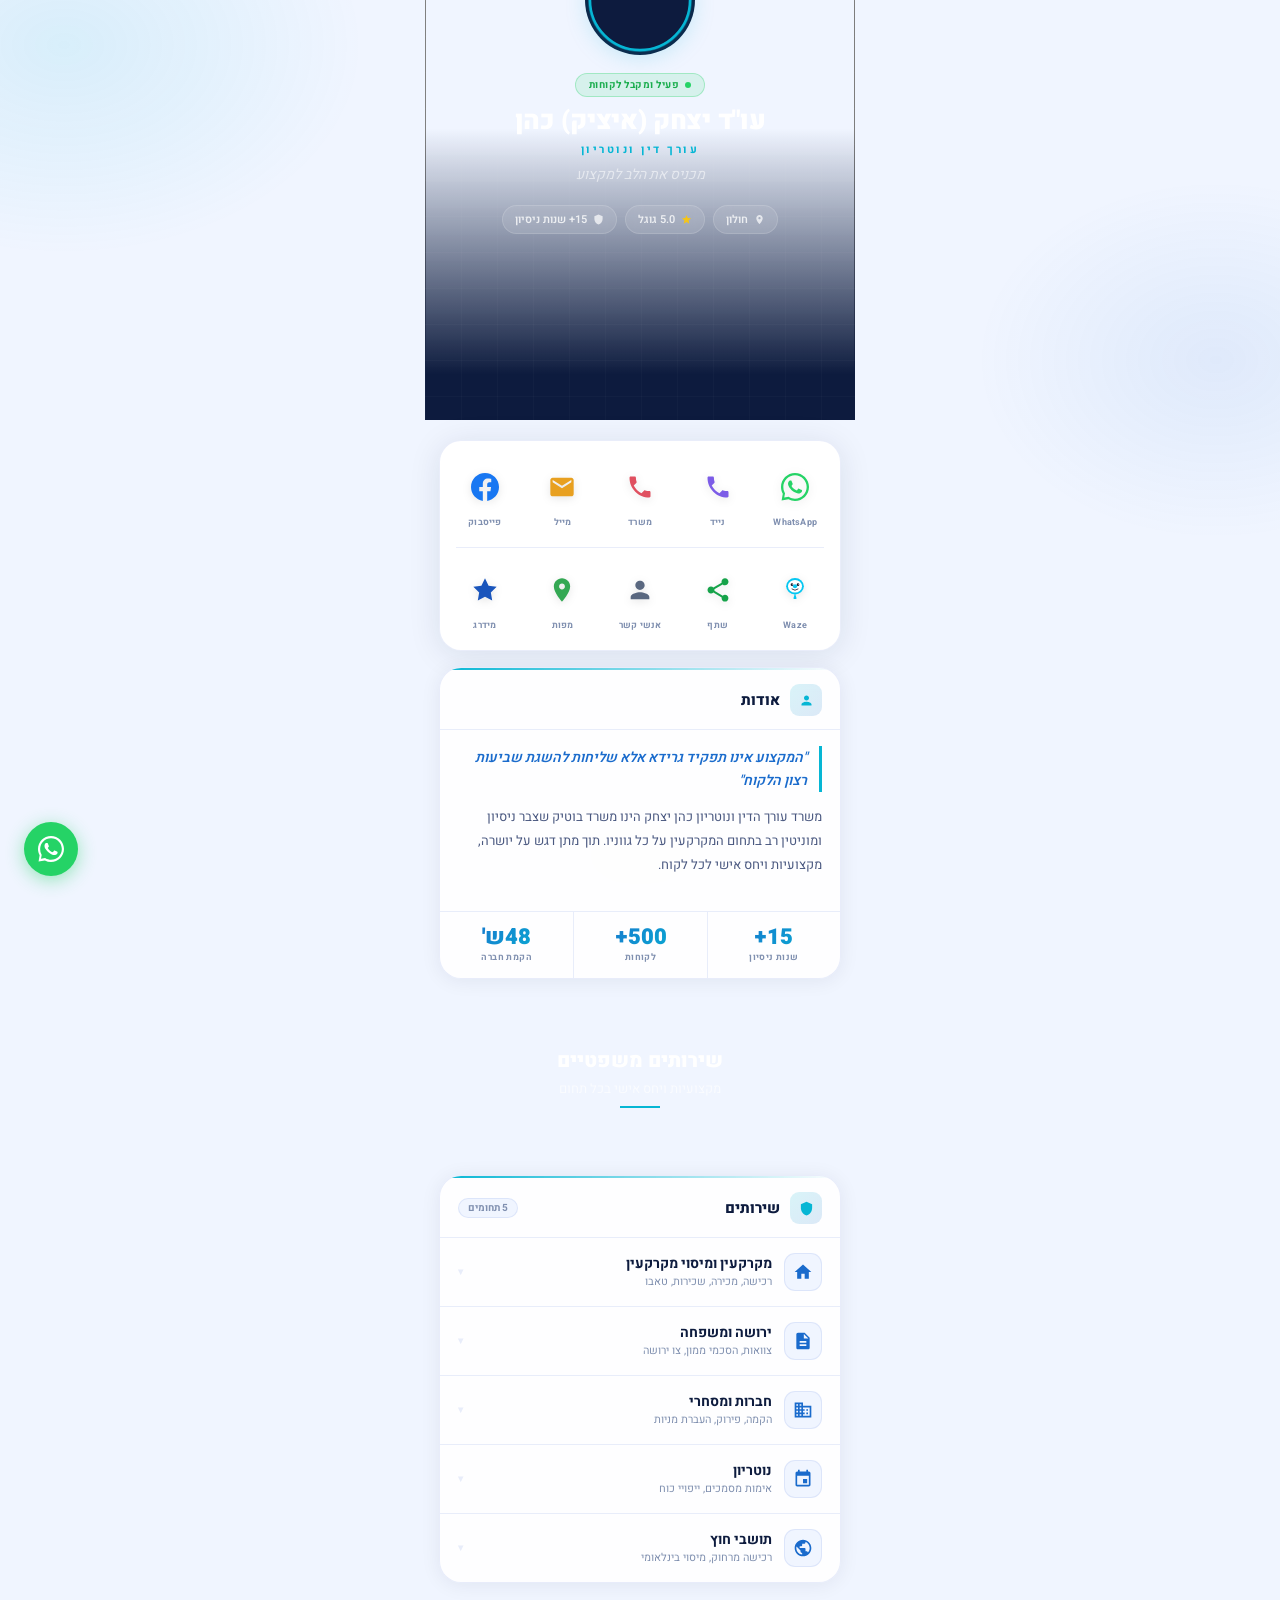
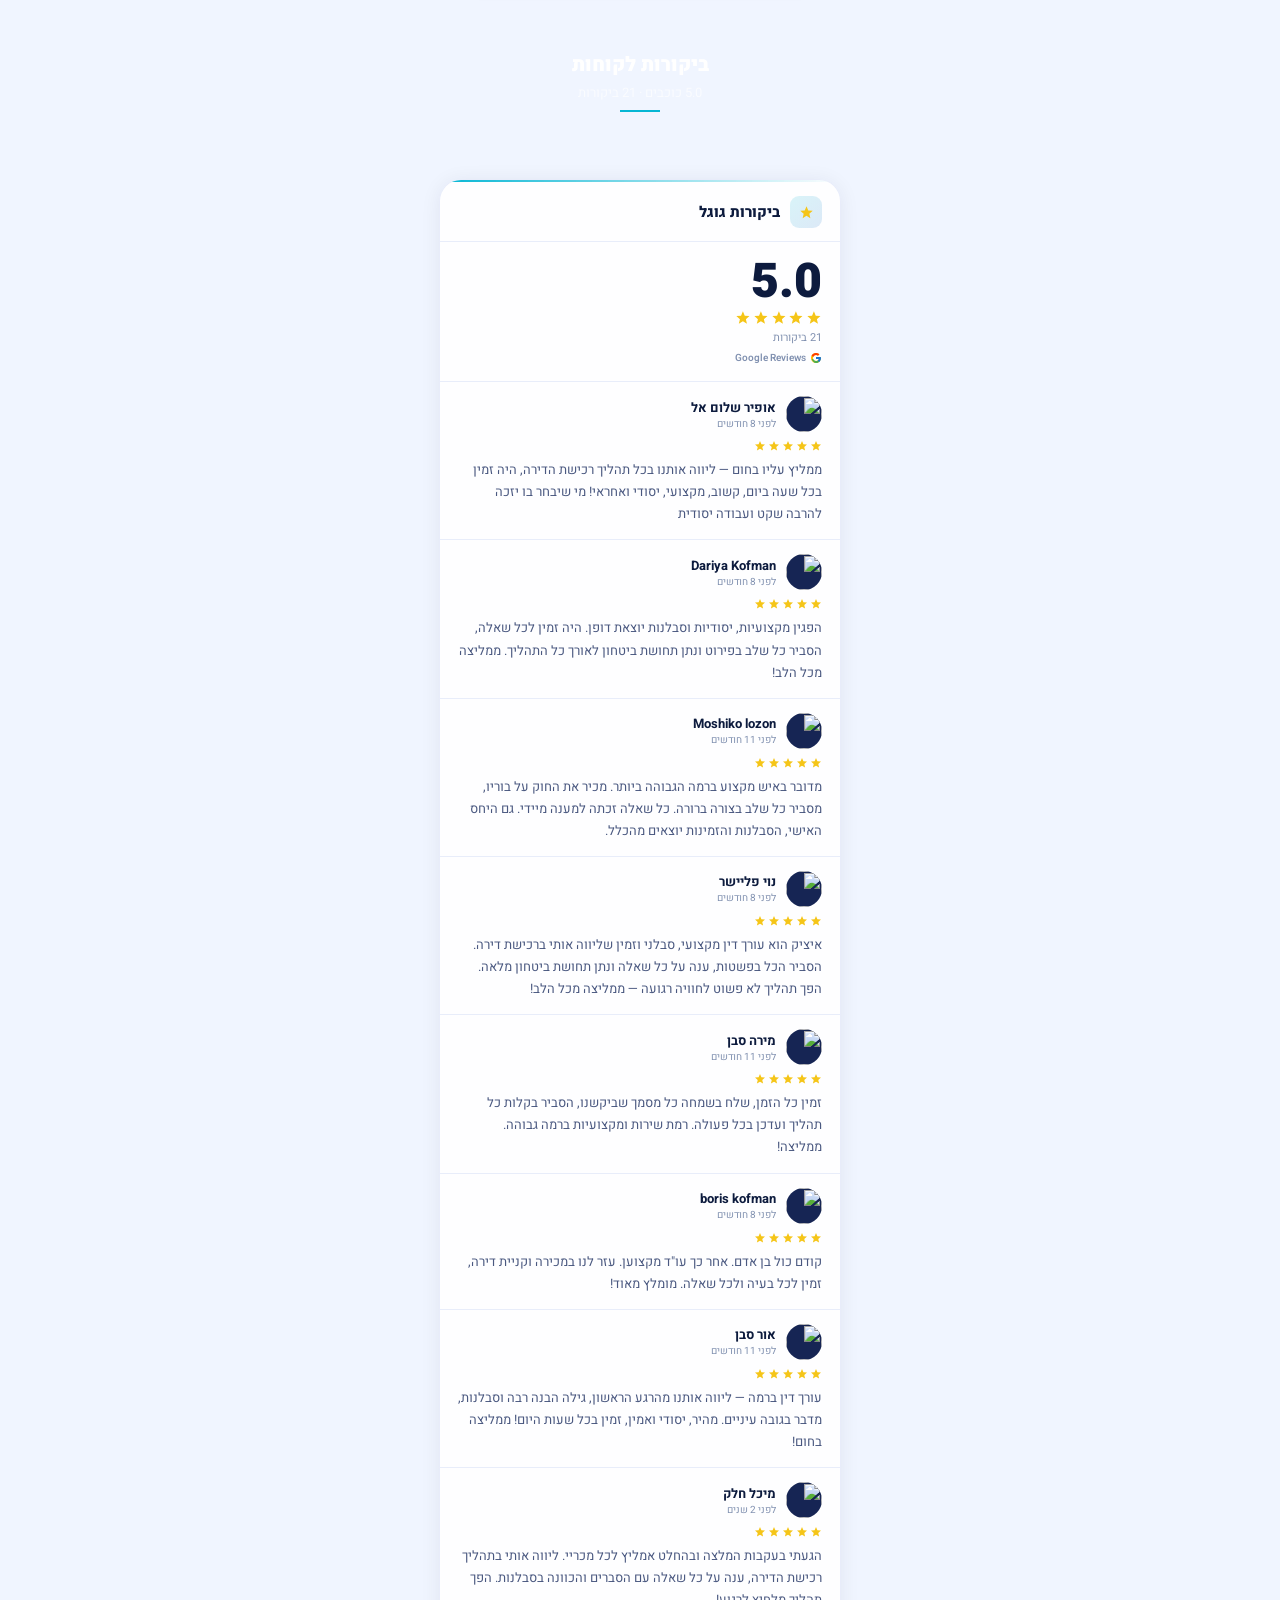
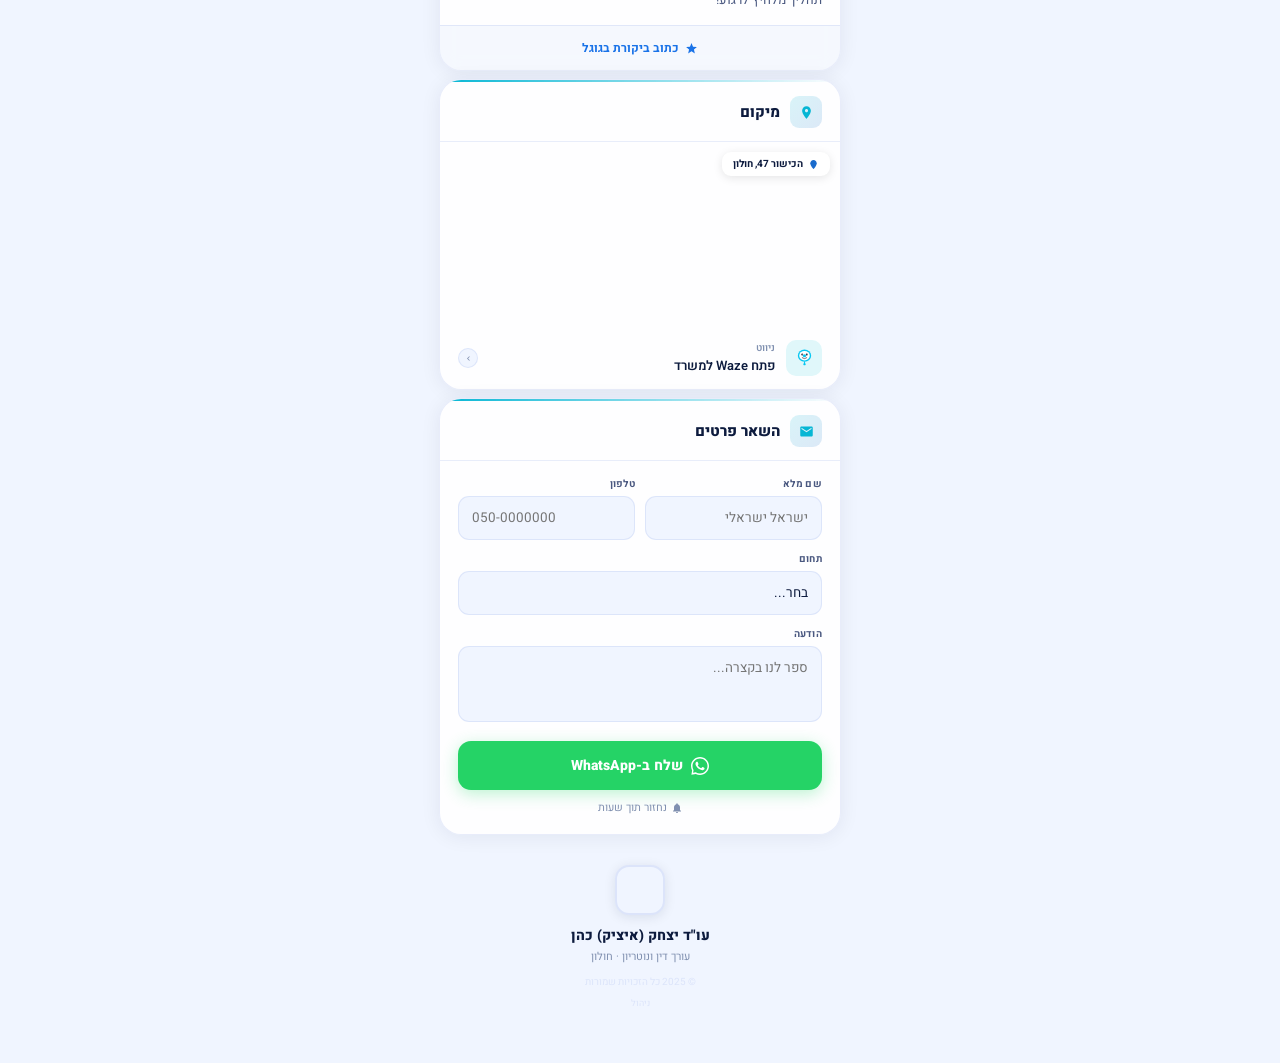
==== commit 532ef76c: "aaa aaaa" ====
--- a/index.html
+++ b/index.html
@@ -5,326 +5,172 @@
 <meta name="viewport" content="width=device-width,initial-scale=1,maximum-scale=1,user-scalable=no">
 <meta name="theme-color" content="#0d1b3e">
 <title>עו"ד יצחק (איציק) כהן</title>
-<link rel="icon" type="image/png" href="https://d-cards.co.il/wp-content/uploads/2023/09/cohen.jpg">
+<link rel="icon" id="favicon" type="image/png" href="https://d-cards.co.il/wp-content/uploads/2023/09/cohen.jpg">
 <link href="https://fonts.googleapis.com/css2?family=Heebo:wght@300;400;500;600;700;800;900&display=swap" rel="stylesheet">
 <style>
 :root{
-  --navy:#0d1b3e;
-  --navy2:#162554;
-  --blue:#1a6bcc;
-  --cyan:#06b6d4;
-  --cyan2:#22d3ee;
-  --gold:#c89030;
-  --white:#ffffff;
-  --bg:#f0f5ff;
-  --card:rgba(255,255,255,0.85);
-  --glass:rgba(255,255,255,0.12);
-  --line:rgba(100,130,220,0.15);
-  --mid:#4a5880;
-  --soft:#8090b0;
-  --wa:#25d366;
+  --navy:#0d1b3e; --navy2:#162554; --blue:#1a6bcc; --cyan:#06b6d4;
+  --gold:#c89030; --white:#fff; --bg:#f0f5ff; --card:rgba(255,255,255,0.9);
+  --line:rgba(100,130,220,0.14); --mid:#4a5880; --soft:#8090b0; --wa:#25d366;
 }
 *{margin:0;padding:0;box-sizing:border-box;-webkit-tap-highlight-color:transparent;}
-html{scroll-behavior:smooth;}
-body{
-  background:var(--bg);
-  color:var(--navy);
-  font-family:'Heebo',sans-serif;
-  max-width:430px;
-  margin:0 auto;
-  min-height:100vh;
-  overflow-x:hidden;
-}
-
-/* ── ANIMATED BG ── */
-body::before{
-  content:'';
-  position:fixed;inset:0;
-  background:
-    radial-gradient(ellipse 500px 350px at 0% 0%,rgba(6,182,212,.1) 0%,transparent 60%),
-    radial-gradient(ellipse 400px 300px at 100% 40%,rgba(26,107,204,.08) 0%,transparent 60%),
-    radial-gradient(ellipse 300px 200px at 50% 100%,rgba(200,144,48,.07) 0%,transparent 55%);
-  pointer-events:none;z-index:0;
-  animation:bgShift 14s ease-in-out infinite alternate;
-}
-@keyframes bgShift{
-  0%{background-position:0% 0%;}
-  100%{background-position:3% 5%;}
-}
+html{scroll-behavior:auto;}
+body{background:var(--bg);color:var(--navy);font-family:'Heebo',sans-serif;max-width:430px;margin:0 auto;min-height:100vh;overflow-x:hidden;}
+
+/* ── ANIMATED MESH BG ── */
+body::before{content:'';position:fixed;inset:0;pointer-events:none;z-index:0;
+  background:radial-gradient(ellipse 500px 350px at 5% 5%,rgba(6,182,212,.1),transparent 60%),
+    radial-gradient(ellipse 400px 300px at 95% 40%,rgba(26,107,204,.08),transparent 60%),
+    radial-gradient(ellipse 300px 200px at 50% 95%,rgba(200,144,48,.06),transparent 55%);}
 
 /* ── SCROLL PROGRESS ── */
-.prog{position:fixed;top:0;right:0;width:3px;height:0%;background:linear-gradient(to bottom,var(--cyan),var(--blue));z-index:9999;transition:height .08s;}
-
-/* ══════════════════════════════
-   HERO
-══════════════════════════════ */
-.hero{
-  background:var(--navy);
-  position:relative;overflow:hidden;z-index:1;
-}
-/* grid pattern overlay */
-.hero::before{
-  content:'';
-  position:absolute;inset:0;
-  background-image:linear-gradient(rgba(255,255,255,.03) 1px,transparent 1px),
-    linear-gradient(90deg,rgba(255,255,255,.03) 1px,transparent 1px);
-  background-size:32px 32px;
-  pointer-events:none;
-}
-/* cover photo — full width */
+.prog{position:fixed;top:0;right:0;width:3px;height:0%;background:linear-gradient(to bottom,var(--cyan),var(--blue));z-index:9999;border-radius:0 0 2px 0;}
+
+/* ══════════════════════════
+   HERO with PARALLAX
+══════════════════════════ */
+.hero{position:relative;overflow:hidden;z-index:1;min-height:420px;}
+
+/* parallax cover — moves slower than scroll */
+.hero-parallax{
+  position:absolute;inset:-60px 0 -60px 0;
+  will-change:transform;
+}
 .hero-photo{
-  width:100%;height:260px;
+  width:100%;height:100%;
   object-fit:cover;object-position:center 20%;
-  display:block;
-  filter:brightness(.7) saturate(1.1);
-  transition:transform 8s ease;
+  display:block;filter:brightness(.65) saturate(1.2);
 }
 .hero-photo-grad{
-  position:absolute;bottom:0;left:0;right:0;height:55%;
-  background:linear-gradient(to top,var(--navy) 25%,transparent 100%);
-}
+  position:absolute;bottom:0;left:0;right:0;height:65%;
+  background:linear-gradient(to top,var(--navy) 30%,transparent 100%);
+}
+
+/* floating particles */
+.hero-particles{position:absolute;inset:0;pointer-events:none;overflow:hidden;}
+.particle{position:absolute;border-radius:50%;background:var(--cyan);
+  animation:particleFloat linear infinite;opacity:0;}
+@keyframes particleFloat{0%{transform:translateY(0) scale(1);opacity:.3;}50%{opacity:.5;}100%{transform:translateY(-200px) scale(.3);opacity:0;}}
+
+/* grid overlay */
+.hero::after{content:'';position:absolute;inset:0;pointer-events:none;
+  background-image:linear-gradient(rgba(255,255,255,.025) 1px,transparent 1px),
+    linear-gradient(90deg,rgba(255,255,255,.025) 1px,transparent 1px);
+  background-size:36px 36px;}
+
 /* avatar */
 .av-wrap{
   width:110px;height:110px;
   margin:-55px auto 0;
-  position:relative;display:block;
-  z-index:2;
-}
-.av-ring-svg{
-  position:absolute;inset:0;width:110px;height:110px;
-  animation:spinRing 6s linear infinite;
-  pointer-events:none;z-index:3;
-}
+  position:relative;display:block;z-index:2;
+}
+.av-ring-svg{position:absolute;inset:0;width:110px;height:110px;animation:spinRing 6s linear infinite;pointer-events:none;z-index:3;}
 .av-bg{position:absolute;inset:0;border-radius:50%;background:var(--navy);z-index:1;}
-.av-img-wrap{
-  position:absolute;inset:5px;border-radius:50%;
-  overflow:hidden;z-index:2;
-  box-shadow:0 0 0 2px rgba(6,182,212,.4),0 4px 24px rgba(6,182,212,.2);
-}
+.av-img-wrap{position:absolute;inset:5px;border-radius:50%;overflow:hidden;z-index:2;box-shadow:0 0 0 2px rgba(6,182,212,.4),0 4px 24px rgba(6,182,212,.25);}
 .av-img{width:100%;height:100%;object-fit:cover;object-position:top center;display:block;}
 @keyframes spinRing{to{transform:rotate(360deg)}}
 @keyframes glowPulse{0%,100%{opacity:.5;transform:scale(1);}50%{opacity:1;transform:scale(1.08);}}
 
-.hero-body{
-  padding:16px 20px 32px;
-  text-align:center;
-  position:relative;z-index:2;
-}
-/* status pill */
-.status{
-  display:inline-flex;align-items:center;gap:6px;
-  background:rgba(37,211,102,.12);border:1px solid rgba(37,211,102,.3);
-  border-radius:20px;padding:4px 13px;
-  font-size:10px;font-weight:700;color:#1aad4e;
-  letter-spacing:.5px;margin-bottom:10px;
-}
-.status-dot{
-  width:6px;height:6px;border-radius:50%;background:var(--wa);
-  animation:statusPulse 2s ease-in-out infinite;
-}
+.hero-body{padding:16px 20px 32px;text-align:center;position:relative;z-index:2;}
+.status{display:inline-flex;align-items:center;gap:6px;background:rgba(37,211,102,.12);border:1px solid rgba(37,211,102,.3);border-radius:20px;padding:4px 13px;font-size:10px;font-weight:700;color:#1aad4e;letter-spacing:.5px;margin-bottom:10px;}
+.status-dot{width:6px;height:6px;border-radius:50%;background:var(--wa);animation:statusPulse 2s ease-in-out infinite;}
 @keyframes statusPulse{0%,100%{box-shadow:0 0 0 0 rgba(37,211,102,.5);}50%{box-shadow:0 0 0 5px rgba(37,211,102,0);}}
-
-.hero-name{
-  font-size:26px;font-weight:900;color:var(--white);
-  letter-spacing:-.3px;line-height:1.15;margin-bottom:4px;
-  animation:fadeUp .5s .1s both;
-}
-.hero-role{
-  font-size:11px;font-weight:700;color:var(--cyan);
-  letter-spacing:2.5px;text-transform:uppercase;
-  margin-bottom:6px;animation:fadeUp .5s .2s both;
-}
-.hero-motto{
-  font-size:14px;color:rgba(255,255,255,.55);
-  font-style:italic;margin-bottom:20px;
-  animation:fadeUp .5s .3s both;
-}
-/* floating info badges */
-.hero-badges{
-  display:flex;justify-content:center;gap:8px;flex-wrap:wrap;
-  animation:fadeUp .5s .4s both;
-}
-.hbadge{
-  display:flex;align-items:center;gap:6px;
-  background:var(--glass);border:1px solid rgba(255,255,255,.15);
-  border-radius:20px;padding:5px 12px;
-  font-size:11px;font-weight:600;color:rgba(255,255,255,.8);
-  backdrop-filter:blur(8px);
-}
+.hero-name{font-size:26px;font-weight:900;color:var(--white);letter-spacing:-.3px;line-height:1.15;margin-bottom:4px;animation:fadeUp .5s .1s both;}
+.hero-role{font-size:11px;font-weight:700;color:var(--cyan);letter-spacing:2.5px;text-transform:uppercase;margin-bottom:6px;animation:fadeUp .5s .2s both;}
+.hero-motto{font-size:14px;color:rgba(255,255,255,.55);font-style:italic;margin-bottom:20px;animation:fadeUp .5s .3s both;}
+.hero-badges{display:flex;justify-content:center;gap:8px;flex-wrap:wrap;animation:fadeUp .5s .4s both;}
+.hbadge{display:flex;align-items:center;gap:6px;background:rgba(255,255,255,.1);border:1px solid rgba(255,255,255,.15);border-radius:20px;padding:5px 12px;font-size:11px;font-weight:600;color:rgba(255,255,255,.8);backdrop-filter:blur(8px);}
 .hbadge svg{flex-shrink:0;}
-
 @keyframes fadeUp{from{opacity:0;transform:translateY(14px)}to{opacity:1;transform:translateY(0)}}
 
-/* ══════════════════════════════
-   ACTION BUTTONS — no bg, icon + label, wow hover
-══════════════════════════════ */
-.actions{
-  padding:20px 14px 8px;
-  position:relative;z-index:1;
-  animation:fadeUp .5s .5s both;
-}
-.actions-card{
-  background:var(--white);
-  border-radius:22px;
-  box-shadow:0 4px 32px rgba(13,27,62,.1);
-  border:1px solid var(--line);
-  padding:16px 8px 12px;
-}
-.actions-grid{
-  display:grid;
-  grid-template-columns:repeat(5,1fr);
-  gap:4px;
-}
-.actions-divider{
-  height:1px;background:var(--line);margin:12px 8px;
-}
+/* ── PARALLAX SECTION DIVIDERS ── */
+.parallax-divider{
+  height:180px;position:relative;overflow:hidden;margin:0;
+}
+.pd-bg{
+  position:absolute;inset:-40px 0 -40px;
+  will-change:transform;
+}
+.pd-bg img{width:100%;height:100%;object-fit:cover;filter:brightness(.4) saturate(1.2);}
+.pd-bg::after{content:'';position:absolute;inset:0;background:linear-gradient(135deg,rgba(13,27,62,.7),rgba(6,182,212,.2));}
+.pd-content{
+  position:absolute;inset:0;
+  display:flex;flex-direction:column;align-items:center;justify-content:center;
+  z-index:2;text-align:center;padding:20px;
+}
+.pd-content h3{font-size:20px;font-weight:900;color:var(--white);margin-bottom:4px;}
+.pd-content p{font-size:13px;color:rgba(255,255,255,.65);}
+.pd-line{width:40px;height:2px;background:var(--cyan);margin:8px auto 0;}
+
+/* ══════════════════════════
+   ACTIONS
+══════════════════════════ */
+.actions{padding:20px 14px 8px;position:relative;z-index:1;animation:fadeUp .5s .5s both;}
+.actions-card{background:var(--white);border-radius:22px;box-shadow:0 4px 32px rgba(13,27,62,.1);border:1px solid var(--line);padding:16px 8px 12px;}
+.actions-grid{display:grid;grid-template-columns:repeat(5,1fr);gap:4px;}
+.actions-divider{height:1px;background:var(--line);margin:12px 8px;}
 .ab{
   display:flex;flex-direction:column;align-items:center;gap:5px;
-  border:none;background:none;cursor:pointer;
-  padding:6px 2px;
-  font-family:'Heebo',sans-serif;
-  text-decoration:none;color:inherit;
-  position:relative;
-  transition:transform .2s cubic-bezier(.34,1.56,.64,1);
-}
-/* wow bubble effect on hover */
+  border:none;background:none;cursor:pointer;padding:6px 2px;
+  font-family:'Heebo',sans-serif;text-decoration:none;color:inherit;
+  position:relative;transition:transform .2s cubic-bezier(.34,1.56,.64,1);
+}
 .ab::before{
-  content:'';
-  position:absolute;
-  width:52px;height:52px;top:2px;left:50%;transform:translateX(-50%) scale(0);
-  border-radius:16px;
-  background:linear-gradient(135deg,rgba(6,182,212,.12),rgba(26,107,204,.12));
-  transition:transform .25s cubic-bezier(.34,1.56,.64,1);
-  pointer-events:none;
+  content:'';position:absolute;width:52px;height:52px;top:2px;left:50%;
+  transform:translateX(-50%) scale(0);border-radius:16px;
+  background:linear-gradient(135deg,rgba(6,182,212,.14),rgba(26,107,204,.14));
+  transition:transform .25s cubic-bezier(.34,1.56,.64,1);pointer-events:none;
 }
 .ab:hover::before,.ab:active::before{transform:translateX(-50%) scale(1);}
 .ab:hover{transform:translateY(-4px);}
-.ab:active{transform:scale(.9);}
-.ab-ico{
-  width:48px;height:48px;
-  display:flex;align-items:center;justify-content:center;
-  position:relative;z-index:1;
-  transition:transform .2s;
-}
-.ab-ico svg{
-  width:28px;height:28px;
-  filter:drop-shadow(0 2px 4px rgba(0,0,0,.1));
-  transition:transform .2s;
-}
+.ab:active{transform:scale(.88);}
+.ab-ico{width:48px;height:48px;display:flex;align-items:center;justify-content:center;position:relative;z-index:1;}
+.ab-ico svg{width:28px;height:28px;filter:drop-shadow(0 2px 4px rgba(0,0,0,.1));transition:transform .2s;}
 .ab:hover .ab-ico svg{transform:scale(1.15);}
-.ab-lbl{
-  font-size:9px;color:var(--soft);font-weight:700;
-  letter-spacing:.2px;white-space:nowrap;
-  position:relative;z-index:1;
-}
-
-/* ══════════════════════════════
+.ab-lbl{font-size:9px;color:var(--soft);font-weight:700;letter-spacing:.2px;white-space:nowrap;position:relative;z-index:1;}
+
+/* ══════════════════════════
    SECTIONS
-══════════════════════════════ */
+══════════════════════════ */
 .sec{
-  margin:8px 14px;
-  background:var(--card);
-  border-radius:22px;
-  border:1px solid var(--line);
-  box-shadow:0 2px 20px rgba(13,27,62,.07);
-  overflow:hidden;
-  position:relative;z-index:1;
-  backdrop-filter:blur(10px);
-  /* scroll reveal */
-  opacity:0;
-  transform:translateY(28px) scale(.98);
-  transition:opacity .55s cubic-bezier(.16,1,.3,1),
-             transform .55s cubic-bezier(.16,1,.3,1),
-             box-shadow .3s;
+  margin:8px 14px;background:var(--card);border-radius:22px;
+  border:1px solid var(--line);box-shadow:0 2px 20px rgba(13,27,62,.07);
+  overflow:hidden;position:relative;z-index:1;backdrop-filter:blur(10px);
+  opacity:0;transform:translateY(28px) scale(.98);
+  transition:opacity .55s cubic-bezier(.16,1,.3,1),transform .55s cubic-bezier(.16,1,.3,1),box-shadow .3s;
 }
 .sec.vis{opacity:1;transform:translateY(0) scale(1);}
 .sec:hover{box-shadow:0 8px 40px rgba(6,182,212,.12);}
-
-/* top accent line */
-.sec::after{
-  content:'';position:absolute;top:0;left:0;right:0;height:2px;
-  background:linear-gradient(to right,var(--cyan),transparent);
-  opacity:0;transition:opacity .4s;
-}
+.sec::after{content:'';position:absolute;top:0;left:0;right:0;height:2px;background:linear-gradient(to right,var(--cyan),transparent);opacity:0;transition:opacity .4s;}
 .sec.vis::after{opacity:1;}
-
-.sh{
-  display:flex;align-items:center;justify-content:space-between;
-  padding:16px 18px 13px;
-  border-bottom:1px solid var(--line);
-}
+.sh{display:flex;align-items:center;justify-content:space-between;padding:16px 18px 13px;border-bottom:1px solid var(--line);}
 .sh-l{display:flex;align-items:center;gap:10px;}
-.sh-icon{
-  width:32px;height:32px;border-radius:9px;
-  background:linear-gradient(135deg,rgba(6,182,212,.15),rgba(26,107,204,.15));
-  display:flex;align-items:center;justify-content:center;
-}
+.sh-icon{width:32px;height:32px;border-radius:9px;background:linear-gradient(135deg,rgba(6,182,212,.15),rgba(26,107,204,.15));display:flex;align-items:center;justify-content:center;}
 .sh-icon svg{width:15px;height:15px;}
 .sh-title{font-size:15px;font-weight:800;color:var(--navy);}
-.sh-badge{
-  font-size:10px;color:var(--soft);
-  background:var(--bg);border:1px solid var(--line);
-  padding:2px 9px;border-radius:20px;font-weight:700;
-}
-
-/* ── ABOUT ── */
-.ab-wrap-inner{padding:16px 18px 18px;}
-.ab-quote{
-  font-size:14px;font-weight:600;color:var(--blue);
-  line-height:1.65;
-  border-right:3px solid var(--cyan);
-  padding-right:12px;margin-bottom:13px;
-  font-style:italic;
-}
+.sh-badge{font-size:10px;color:var(--soft);background:var(--bg);border:1px solid var(--line);padding:2px 9px;border-radius:20px;font-weight:700;}
+
+/* about */
+.ab-inner{padding:16px 18px 18px;}
+.ab-quote{font-size:14px;font-weight:600;color:var(--blue);line-height:1.65;border-right:3px solid var(--cyan);padding-right:12px;margin-bottom:13px;font-style:italic;}
 .ab-txt{font-size:13px;line-height:1.85;color:var(--mid);}
-.stats-row{
-  display:grid;grid-template-columns:repeat(3,1fr);
-  border-top:1px solid var(--line);
-  margin-top:16px;
-}
-.sc{
-  padding:14px 8px;text-align:center;
-  border-left:1px solid var(--line);
-  position:relative;overflow:hidden;
-}
+.stats-row{display:grid;grid-template-columns:repeat(3,1fr);border-top:1px solid var(--line);margin-top:16px;}
+.sc{padding:14px 8px;text-align:center;border-left:1px solid var(--line);}
 .sc:last-child{border-left:none;}
-.sc-n{
-  font-size:22px;font-weight:900;
-  background:linear-gradient(135deg,var(--blue),var(--cyan));
-  -webkit-background-clip:text;-webkit-text-fill-color:transparent;
-  background-clip:text;line-height:1;
-}
+.sc-n{font-size:22px;font-weight:900;background:linear-gradient(135deg,var(--blue),var(--cyan));-webkit-background-clip:text;-webkit-text-fill-color:transparent;background-clip:text;line-height:1;}
 .sc-l{font-size:9px;color:var(--soft);margin-top:3px;font-weight:700;letter-spacing:.4px;}
 
-/* ── SERVICES ── */
+/* services */
 .sv{border-bottom:1px solid var(--line);}
 .sv:last-child{border-bottom:none;}
-.sv-h{
-  display:flex;align-items:center;gap:12px;
-  padding:15px 18px;cursor:pointer;
-  user-select:none;transition:background .2s;
-  -webkit-tap-highlight-color:transparent;
-  position:relative;overflow:hidden;
-}
-.sv-h::before{
-  content:'';position:absolute;inset:0;
-  background:linear-gradient(135deg,rgba(6,182,212,.07),rgba(26,107,204,.07));
-  opacity:0;transition:opacity .2s;
-}
+.sv-h{display:flex;align-items:center;gap:12px;padding:15px 18px;cursor:pointer;user-select:none;transition:background .2s;-webkit-tap-highlight-color:transparent;position:relative;overflow:hidden;}
+.sv-h::before{content:'';position:absolute;inset:0;background:linear-gradient(135deg,rgba(6,182,212,.07),rgba(26,107,204,.07));opacity:0;transition:opacity .2s;}
 .sv-h.open::before,.sv-h:active::before{opacity:1;}
 .sv-h.open .sv-nm{color:var(--cyan);}
 .sv-h.open .sv-ch{transform:rotate(180deg);color:var(--cyan);}
-.sv-ico-box{
-  width:38px;height:38px;border-radius:11px;
-  display:flex;align-items:center;justify-content:center;
-  flex-shrink:0;transition:all .2s;
-  background:var(--bg);border:1px solid var(--line);
-}
+.sv-ico-box{width:38px;height:38px;border-radius:11px;display:flex;align-items:center;justify-content:center;flex-shrink:0;transition:all .2s;background:var(--bg);border:1px solid var(--line);}
 .sv-ico-box svg{width:20px;height:20px;}
-.sv-h.open .sv-ico-box{
-  background:linear-gradient(135deg,rgba(6,182,212,.15),rgba(26,107,204,.15));
-  border-color:rgba(6,182,212,.3);
-}
+.sv-h.open .sv-ico-box{background:linear-gradient(135deg,rgba(6,182,212,.15),rgba(26,107,204,.15));border-color:rgba(6,182,212,.3);}
 .sv-meta{flex:1;min-width:0;}
 .sv-nm{font-size:14px;font-weight:700;color:var(--navy);transition:color .2s;line-height:1.25;}
 .sv-hint{font-size:11px;color:var(--soft);margin-top:1px;white-space:nowrap;overflow:hidden;text-overflow:ellipsis;}
@@ -333,92 +179,41 @@
 .sv-body.open{max-height:700px;}
 .sv-inner{padding:4px 18px 18px;}
 .sv-list{list-style:none;margin-bottom:14px;display:flex;flex-direction:column;gap:8px;padding-top:12px;}
-.sv-list li{
-  display:flex;align-items:flex-start;gap:8px;
-  font-size:13px;color:var(--mid);line-height:1.65;
-}
-.li-dot{
-  width:16px;height:16px;border-radius:50%;flex-shrink:0;margin-top:2px;
-  background:linear-gradient(135deg,rgba(6,182,212,.15),rgba(26,107,204,.15));
-  display:flex;align-items:center;justify-content:center;
-}
+.sv-list li{display:flex;align-items:flex-start;gap:8px;font-size:13px;color:var(--mid);line-height:1.65;}
+.li-dot{width:16px;height:16px;border-radius:50%;flex-shrink:0;margin-top:2px;background:linear-gradient(135deg,rgba(6,182,212,.15),rgba(26,107,204,.15));display:flex;align-items:center;justify-content:center;}
 .li-dot svg{width:8px;height:8px;}
-/* WA button per service */
-.sv-wa{
-  display:flex;align-items:center;justify-content:center;gap:8px;
-  width:100%;background:var(--wa);color:#fff;
-  border:none;border-radius:13px;padding:12px;
-  font-family:'Heebo',sans-serif;font-size:13px;font-weight:700;
-  cursor:pointer;transition:all .2s;
-  -webkit-tap-highlight-color:transparent;
-  box-shadow:0 4px 16px rgba(37,211,102,.3);
-}
+.sv-wa{display:flex;align-items:center;justify-content:center;gap:8px;width:100%;background:var(--wa);color:#fff;border:none;border-radius:13px;padding:12px;font-family:'Heebo',sans-serif;font-size:13px;font-weight:700;cursor:pointer;transition:all .2s;box-shadow:0 4px 16px rgba(37,211,102,.3);}
 .sv-wa:active{transform:scale(.97);background:#1fbc5a;}
 .sv-wa:hover{transform:translateY(-1px);box-shadow:0 6px 20px rgba(37,211,102,.4);}
 .sv-wa svg{width:18px;height:18px;flex-shrink:0;}
 
-/* ── REVIEWS ── */
-.rv-header{
-  display:flex;align-items:flex-start;gap:14px;
-  padding:16px 18px;border-bottom:1px solid var(--line);
-  background:linear-gradient(135deg,rgba(245,197,24,.04),rgba(26,107,204,.03));
-}
-.rv-score{
-  font-size:48px;font-weight:900;color:var(--navy);line-height:1;
-}
+/* reviews */
+.rv-header{display:flex;align-items:flex-start;gap:14px;padding:16px 18px;border-bottom:1px solid var(--line);}
+.rv-score{font-size:48px;font-weight:900;color:var(--navy);line-height:1;}
 .rv-stars-row{display:flex;gap:2px;margin-top:4px;}
 .rv-star svg{width:14px;height:14px;}
 .rv-cnt{font-size:11px;color:var(--soft);margin-top:3px;}
 .rv-g-tag{display:flex;align-items:center;gap:4px;margin-top:5px;font-size:10px;color:var(--soft);font-weight:600;}
-.rv-item{
-  padding:14px 18px;border-bottom:1px solid var(--line);
-  transition:background .2s;
-}
+.rv-item{padding:14px 18px;border-bottom:1px solid var(--line);transition:background .2s;}
 .rv-item:last-of-type{border-bottom:none;}
 .rv-item:hover{background:rgba(6,182,212,.03);}
 .rv-top{display:flex;align-items:center;gap:10px;margin-bottom:8px;}
-.rv-av{
-  width:36px;height:36px;border-radius:50%;
-  overflow:hidden;flex-shrink:0;
-  background:var(--navy2);
-  display:flex;align-items:center;justify-content:center;
-  font-size:14px;font-weight:700;color:white;
-}
+.rv-av{width:36px;height:36px;border-radius:50%;overflow:hidden;flex-shrink:0;background:var(--navy2);display:flex;align-items:center;justify-content:center;font-size:14px;font-weight:700;color:white;}
 .rv-av img{width:100%;height:100%;object-fit:cover;}
 .rv-nm{font-size:13px;font-weight:700;}
 .rv-dt{font-size:10px;color:var(--soft);}
 .rv-s{display:flex;gap:2px;margin-bottom:7px;}
 .rv-s svg{width:12px;height:12px;}
 .rv-txt{font-size:13px;color:var(--mid);line-height:1.7;}
-.rv-add{
-  display:flex;align-items:center;justify-content:center;gap:6px;
-  padding:13px;background:rgba(26,115,232,.04);
-  border-top:1px solid var(--line);
-  text-decoration:none;font-size:12px;color:#1a73e8;font-weight:700;
-  transition:background .2s;
-}
-.rv-add:active{background:rgba(26,115,232,.08);}
-
-/* ── MAP ── */
+.rv-add{display:flex;align-items:center;justify-content:center;gap:6px;padding:13px;background:rgba(26,115,232,.04);border-top:1px solid var(--line);text-decoration:none;font-size:12px;color:#1a73e8;font-weight:700;}
+
+/* map */
 .map-wrap{position:relative;}
-.map-lbl{
-  position:absolute;top:10px;right:10px;z-index:2;
-  background:var(--white);padding:5px 11px;border-radius:9px;
-  font-size:10px;font-weight:700;color:var(--navy);
-  box-shadow:0 2px 10px rgba(0,0,0,.1);
-  pointer-events:none;
-  display:flex;align-items:center;gap:5px;
-}
+.map-lbl{position:absolute;top:10px;right:10px;z-index:2;background:var(--white);padding:5px 11px;border-radius:9px;font-size:10px;font-weight:700;color:var(--navy);box-shadow:0 2px 10px rgba(0,0,0,.1);pointer-events:none;display:flex;align-items:center;gap:5px;}
 .map-lbl svg{width:11px;height:11px;}
 .map-wrap iframe{width:100%;height:185px;border:none;display:block;filter:saturate(.8);transition:filter .35s;}
 .map-wrap:hover iframe{filter:none;}
-.map-nav{
-  display:flex;align-items:center;gap:11px;
-  padding:13px 18px;border-top:1px solid var(--line);
-  cursor:pointer;transition:background .18s;
-  border:none;background:none;width:100%;text-align:right;
-  font-family:'Heebo',sans-serif;
-}
+.map-nav{display:flex;align-items:center;gap:11px;padding:13px 18px;border-top:1px solid var(--line);cursor:pointer;transition:background .18s;border:none;background:none;width:100%;text-align:right;font-family:'Heebo',sans-serif;}
 .map-nav:active{background:var(--bg);}
 .mn-ico{width:36px;height:36px;border-radius:10px;display:flex;align-items:center;justify-content:center;flex-shrink:0;}
 .mn-ico svg{width:21px;height:21px;}
@@ -428,48 +223,22 @@
 .mn-a{width:20px;height:20px;border-radius:50%;background:var(--bg);border:1px solid var(--line);display:flex;align-items:center;justify-content:center;flex-shrink:0;}
 .mn-a svg{width:9px;height:9px;}
 
-/* ── FORM ── */
+/* form */
 .form-body{padding:16px 18px 18px;}
 .fg{margin-bottom:12px;}
 .fg label{display:block;font-size:10px;font-weight:700;color:var(--mid);margin-bottom:5px;letter-spacing:.3px;}
-.fg input,.fg select,.fg textarea{
-  width:100%;background:var(--bg);border:1.5px solid var(--line);
-  color:var(--navy);padding:11px 13px;border-radius:11px;
-  font-family:'Heebo',sans-serif;font-size:13.5px;
-  outline:none;transition:all .2s;appearance:none;
-}
-.fg input:focus,.fg select:focus,.fg textarea:focus{
-  border-color:var(--cyan);background:var(--white);
-  box-shadow:0 0 0 3px rgba(6,182,212,.12);
-}
+.fg input,.fg select,.fg textarea{width:100%;background:var(--bg);border:1.5px solid var(--line);color:var(--navy);padding:11px 13px;border-radius:11px;font-family:'Heebo',sans-serif;font-size:13.5px;outline:none;transition:all .2s;appearance:none;}
+.fg input:focus,.fg select:focus,.fg textarea:focus{border-color:var(--cyan);background:var(--white);box-shadow:0 0 0 3px rgba(6,182,212,.12);}
 .fg textarea{height:76px;resize:none;}
 .fg select option{background:var(--white);}
 .fg-row{display:grid;grid-template-columns:1fr 1fr;gap:10px;}
-.form-submit{
-  width:100%;background:var(--wa);color:#fff;border:none;
-  border-radius:13px;padding:14px;
-  font-family:'Heebo',sans-serif;font-size:14px;font-weight:800;
-  cursor:pointer;display:flex;align-items:center;justify-content:center;gap:8px;
-  transition:all .2s;box-shadow:0 4px 16px rgba(37,211,102,.3);
-}
+.form-submit{width:100%;background:var(--wa);color:#fff;border:none;border-radius:13px;padding:14px;font-family:'Heebo',sans-serif;font-size:14px;font-weight:800;cursor:pointer;display:flex;align-items:center;justify-content:center;gap:8px;transition:all .2s;box-shadow:0 4px 16px rgba(37,211,102,.3);}
 .form-submit svg{width:18px;height:18px;flex-shrink:0;}
 .form-submit:active{transform:scale(.97);background:#1fbc5a;}
 .form-submit:hover{transform:translateY(-1px);box-shadow:0 6px 22px rgba(37,211,102,.4);}
 .form-note{text-align:center;font-size:11px;color:var(--soft);margin-top:9px;display:flex;align-items:center;justify-content:center;gap:4px;}
 
-/* midrag */
-.midrag-row{
-  display:flex;align-items:center;gap:11px;
-  padding:13px 18px;border-top:1px solid var(--line);
-  text-decoration:none;color:var(--navy);
-  transition:background .18s;
-  -webkit-tap-highlight-color:transparent;
-}
-.midrag-row:active{background:var(--bg);}
-.mi-ico{width:36px;height:36px;border-radius:10px;display:flex;align-items:center;justify-content:center;flex-shrink:0;background:rgba(26,85,188,.1);}
-.mi-ico svg{width:20px;height:20px;}
-
-/* ── FOOTER ── */
+/* footer */
 .footer{text-align:center;padding:22px 20px 50px;position:relative;z-index:1;}
 .footer-av{width:50px;height:50px;border-radius:14px;overflow:hidden;margin:0 auto 10px;border:2px solid var(--line);box-shadow:0 2px 12px rgba(13,27,62,.1);}
 .footer-av img{width:100%;height:100%;object-fit:cover;}
@@ -478,69 +247,65 @@
 .footer-copy{font-size:10px;color:var(--line);margin-top:10px;}
 .footer-adm{font-size:9px;color:var(--line);text-decoration:none;display:inline-block;margin-top:6px;}
 
-/* ── FAB — WhatsApp only ── */
-.fab-wa{
-  position:fixed;bottom:24px;left:24px;
-  width:54px;height:54px;border-radius:50%;
-  background:var(--wa);
-  display:flex;align-items:center;justify-content:center;
-  cursor:pointer;border:none;z-index:5000;
-  box-shadow:0 4px 18px rgba(37,211,102,.45);
-  animation:waFab 2.5s ease-in-out infinite;
-  transition:transform .2s;
-}
+/* FAB */
+.fab-wa{position:fixed;bottom:24px;left:24px;width:54px;height:54px;border-radius:50%;background:var(--wa);display:flex;align-items:center;justify-content:center;cursor:pointer;border:none;z-index:5000;box-shadow:0 4px 18px rgba(37,211,102,.45);animation:waFab 2.5s ease-in-out infinite;transition:transform .2s;}
 .fab-wa svg{width:26px;height:26px;}
 .fab-wa:active{transform:scale(.9);}
-@keyframes waFab{
-  0%,100%{box-shadow:0 4px 18px rgba(37,211,102,.4);}
-  50%{box-shadow:0 4px 28px rgba(37,211,102,.7),0 0 0 8px rgba(37,211,102,.08);}
-}
-
-/* ── TOAST ── */
-.toast{
-  position:fixed;bottom:20px;left:50%;
-  transform:translateX(-50%) translateY(50px);
-  background:var(--navy2);color:#fff;
-  padding:11px 20px;border-radius:24px;
-  font-size:12px;font-weight:600;
-  z-index:9999;opacity:0;transition:all .3s;
-  white-space:nowrap;box-shadow:0 4px 20px rgba(13,27,62,.2);
-  pointer-events:none;
-}
+@keyframes waFab{0%,100%{box-shadow:0 4px 18px rgba(37,211,102,.4);}50%{box-shadow:0 4px 28px rgba(37,211,102,.7),0 0 0 8px rgba(37,211,102,.08);}}
+
+/* toast */
+.toast{position:fixed;bottom:20px;left:50%;transform:translateX(-50%) translateY(50px);background:var(--navy2);color:#fff;padding:11px 20px;border-radius:24px;font-size:12px;font-weight:600;z-index:9999;opacity:0;transition:all .3s;white-space:nowrap;box-shadow:0 4px 20px rgba(13,27,62,.2);pointer-events:none;}
 .toast.on{transform:translateX(-50%) translateY(0);opacity:1;}
 
-/* ── ADMIN OVERLAY ── */
-#adm-ov{position:fixed;inset:0;background:rgba(0,0,0,.85);z-index:9000;display:none;align-items:center;justify-content:center;padding:16px;}
+/* ══════════════════════════
+   ADMIN PANEL
+══════════════════════════ */
+#adm-ov{position:fixed;inset:0;background:rgba(0,0,0,.88);z-index:9000;display:none;align-items:center;justify-content:center;padding:16px;}
 #adm-ov.open{display:flex;}
-#adm-box{background:#111827;color:#e5e7eb;font-family:'Heebo',sans-serif;width:100%;max-width:420px;max-height:90vh;overflow-y:auto;border-radius:20px;border:1px solid rgba(255,255,255,.1);}
-.adm-lw{width:100%;max-width:340px;}
-.adm-lw input{width:100%;background:#1f2937;border:1.5px solid #374151;color:#e5e7eb;padding:12px 16px;border-radius:12px;font-family:'Heebo',sans-serif;font-size:15px;outline:none;text-align:center;letter-spacing:3px;margin-bottom:10px;direction:ltr;}
-.adm-lw input:focus{border-color:#3b82f6;}
-.adm-lw .adm-login-btn{width:100%;background:#3b82f6;color:#fff;border:none;border-radius:12px;padding:13px;font-family:'Heebo',sans-serif;font-weight:700;font-size:14px;cursor:pointer;}
-.adm-lw .adm-login-btn:hover{background:#2563eb;}
-.adm-pw-err{color:#ef4444;font-size:12px;display:none;margin-bottom:8px;text-align:center;}
+#adm-box{background:#111827;color:#e5e7eb;font-family:'Heebo',sans-serif;width:100%;max-width:420px;max-height:92vh;overflow-y:auto;border-radius:20px;border:1px solid rgba(255,255,255,.1);}
+.adm-lw{width:100%;max-width:340px;text-align:center;}
+.adm-lw input[type=password]{width:100%;background:#1f2937;border:1.5px solid #374151;color:#e5e7eb;padding:12px 16px;border-radius:12px;font-family:'Heebo',sans-serif;font-size:15px;outline:none;text-align:center;letter-spacing:3px;margin-bottom:10px;direction:ltr;}
+.adm-lw input[type=password]:focus{border-color:#3b82f6;}
+.adm-lb{width:100%;background:#3b82f6;color:#fff;border:none;border-radius:12px;padding:13px;font-family:'Heebo',sans-serif;font-weight:700;font-size:14px;cursor:pointer;}
+.adm-lb:hover{background:#2563eb;}
+.adm-err{color:#ef4444;font-size:12px;display:none;margin-bottom:8px;}
 .adm-hdr{display:flex;align-items:center;justify-content:space-between;padding:18px 22px 14px;border-bottom:1px solid #1f2937;position:sticky;top:0;background:#111827;z-index:1;}
 .adm-hdr h3{font-size:15px;font-weight:800;}
 .adm-x{width:30px;height:30px;border-radius:50%;background:#1f2937;border:none;color:#9ca3af;cursor:pointer;font-size:13px;display:flex;align-items:center;justify-content:center;}
 .adm-tabs{display:flex;overflow-x:auto;border-bottom:1px solid #1f2937;padding:0 8px;}
 .adm-tabs::-webkit-scrollbar{height:0;}
-.adm-tab{padding:10px 14px;font-size:11px;font-weight:700;letter-spacing:.5px;text-transform:uppercase;color:#6b7280;border:none;background:none;cursor:pointer;white-space:nowrap;border-bottom:2px solid transparent;margin-bottom:-1px;font-family:'Heebo',sans-serif;transition:all .2s;}
+.adm-tab{padding:10px 13px;font-size:10px;font-weight:700;letter-spacing:.5px;text-transform:uppercase;color:#6b7280;border:none;background:none;cursor:pointer;white-space:nowrap;border-bottom:2px solid transparent;margin-bottom:-1px;font-family:'Heebo',sans-serif;transition:all .2s;}
 .adm-tab.on{color:#3b82f6;border-bottom-color:#3b82f6;}
-.adm-body{padding:20px 22px 28px;}
+.adm-body{padding:18px 20px 26px;}
 .adm-panel{display:none;}
 .adm-panel.on{display:block;}
-.afl{font-size:9px;font-weight:700;letter-spacing:1.5px;text-transform:uppercase;color:#60a5fa;margin-bottom:5px;display:block;}
-.afi{width:100%;background:#1f2937;border:1.5px solid #374151;color:#e5e7eb;padding:10px 13px;border-radius:10px;font-family:'Heebo',sans-serif;font-size:13px;outline:none;margin-bottom:14px;transition:border-color .2s;}
+.afl{font-size:9px;font-weight:700;letter-spacing:1.5px;text-transform:uppercase;color:#60a5fa;margin-bottom:5px;display:block;margin-top:12px;}
+.afl:first-child{margin-top:0;}
+.afi{width:100%;background:#1f2937;border:1.5px solid #374151;color:#e5e7eb;padding:10px 13px;border-radius:10px;font-family:'Heebo',sans-serif;font-size:13px;outline:none;margin-bottom:0;transition:border-color .2s;}
 .afi:focus{border-color:#3b82f6;}
-textarea.afi{height:70px;resize:none;}
+textarea.afi{height:68px;resize:none;}
 .afrow{display:grid;grid-template-columns:1fr 1fr;gap:10px;}
-.adm-btn{display:inline-flex;align-items:center;gap:6px;padding:9px 16px;border-radius:10px;font-family:'Heebo',sans-serif;font-size:12px;font-weight:700;cursor:pointer;border:none;transition:all .2s;}
+.adm-sec{font-size:12px;font-weight:700;color:#f9fafb;margin:18px 0 10px;padding-bottom:6px;border-bottom:1px solid #1f2937;}
+.adm-sec:first-child{margin-top:0;}
+.adm-btn{display:inline-flex;align-items:center;gap:6px;padding:9px 16px;border-radius:10px;font-family:'Heebo',sans-serif;font-size:12px;font-weight:700;cursor:pointer;border:none;transition:all .2s;margin-top:12px;}
 .adm-btn.blue{background:#3b82f6;color:#fff;}
 .adm-btn.blue:hover{background:#2563eb;}
 .adm-btn.green{background:rgba(34,197,94,.15);color:#22c55e;border:1px solid rgba(34,197,94,.2);}
 .adm-btn.red{background:rgba(239,68,68,.12);color:#ef4444;border:1px solid rgba(239,68,68,.2);}
-.adm-sec{font-size:12px;font-weight:700;color:#f9fafb;margin:18px 0 10px;padding-bottom:6px;border-bottom:1px solid #1f2937;}
-.adm-sec:first-child{margin-top:0;}
+.adm-btns{display:flex;gap:8px;flex-wrap:wrap;margin-top:12px;}
+
+/* image upload zone */
+.img-upload-zone{border:2px dashed #374151;border-radius:12px;padding:24px;text-align:center;cursor:pointer;transition:all .2s;position:relative;margin-top:8px;}
+.img-upload-zone:hover{border-color:#3b82f6;background:rgba(59,130,246,.05);}
+.img-upload-zone input[type=file]{position:absolute;inset:0;opacity:0;cursor:pointer;width:100%;height:100%;}
+.img-upload-zone svg{margin:0 auto 8px;display:block;}
+.img-upload-zone p{font-size:12px;color:#9ca3af;}
+.img-preview{width:100%;height:120px;object-fit:cover;object-position:top center;border-radius:10px;display:none;margin-top:8px;}
+.img-preview.show{display:block;}
+.avatar-preview{width:80px;height:80px;border-radius:50%;object-fit:cover;object-position:top center;display:none;margin:8px auto 0;border:2px solid #374151;}
+.avatar-preview.show{display:block;}
+
+/* review items in admin */
 .adm-rv-item{background:#1f2937;border-radius:10px;padding:12px;margin-bottom:8px;display:flex;gap:10px;}
 .adm-rv-av{width:34px;height:34px;border-radius:50%;overflow:hidden;flex-shrink:0;background:#374151;display:flex;align-items:center;justify-content:center;font-weight:700;font-size:13px;}
 .adm-rv-av img{width:100%;height:100%;object-fit:cover;}
@@ -548,13 +313,14 @@
 .adm-rv-name{font-size:12px;font-weight:700;margin-bottom:2px;}
 .adm-rv-text{font-size:11px;color:#9ca3af;line-height:1.4;white-space:nowrap;overflow:hidden;text-overflow:ellipsis;}
 .adm-rv-del{background:rgba(239,68,68,.12);border:1px solid rgba(239,68,68,.2);color:#ef4444;border-radius:8px;padding:4px 8px;font-size:10px;cursor:pointer;flex-shrink:0;font-family:'Heebo',sans-serif;font-weight:700;align-self:flex-start;}
-.adm-tgl-row{display:flex;align-items:center;justify-content:space-between;padding:11px 0;border-bottom:1px solid rgba(255,255,255,.05);}
-.adm-tgl-row:last-child{border-bottom:none;}
-.adm-tgl-row label{font-size:13px;}
-.adm-tgl{width:42px;height:23px;background:#374151;border-radius:12px;cursor:pointer;position:relative;transition:background .25s;flex-shrink:0;}
-.adm-tgl.on{background:#3b82f6;}
-.adm-tgl::after{content:'';position:absolute;width:17px;height:17px;background:#fff;border-radius:50%;top:3px;right:3px;transition:transform .25s;}
-.adm-tgl.on::after{transform:translateX(-19px);}
+
+/* color picker rows */
+.adm-color-row{display:flex;align-items:center;justify-content:space-between;padding:10px 0;border-bottom:1px solid rgba(255,255,255,.05);}
+.adm-color-row:last-child{border-bottom:none;}
+.adm-color-row label{font-size:13px;}
+.adm-color-sw{width:36px;height:28px;border-radius:8px;overflow:hidden;border:1px solid #374151;cursor:pointer;}
+.adm-color-sw input[type=color]{width:50px;height:40px;border:none;cursor:pointer;transform:translate(-7px,-6px);}
+
 #adm-toast{position:fixed;bottom:80px;left:50%;transform:translateX(-50%) translateY(40px);background:#1e293b;color:#e5e7eb;border:1px solid #334155;border-right:3px solid #3b82f6;padding:10px 20px;border-radius:20px;font-size:12px;font-weight:600;z-index:9999;opacity:0;transition:all .3s;white-space:nowrap;pointer-events:none;}
 #adm-toast.show{transform:translateX(-50%) translateY(0);opacity:1;}
 </style>
@@ -564,402 +330,233 @@
 <div class="prog" id="prog"></div>
 
 <!-- HERO -->
-<div class="hero">
-  <img src="https://d-cards.co.il/wp-content/uploads/2023/09/cohen.jpg"
-       alt="עו״ד יצחק כהן" class="hero-photo"
-       onload="this.style.transform='scale(1)'"
-       onerror="this.style.height='100px'">
-  <div class="hero-photo-grad"></div>
+<div class="hero" id="hero">
+  <div class="hero-parallax" id="heroPx">
+    <img src="https://d-cards.co.il/wp-content/uploads/2023/09/cohen.jpg"
+         alt="" class="hero-photo" id="heroPhoto">
+    <div class="hero-photo-grad"></div>
+  </div>
+  <div class="hero-particles" id="particles"></div>
 
   <div style="text-align:center;position:relative;z-index:2;">
     <div class="av-wrap">
-      <svg class="av-ring-svg" viewBox="0 0 110 110" xmlns="http://www.w3.org/2000/svg">
+      <svg class="av-ring-svg" viewBox="0 0 110 110">
         <circle cx="55" cy="55" r="50" fill="none" stroke="#06b6d4"
           stroke-width="2.5" stroke-linecap="round" stroke-dasharray="200 114"/>
       </svg>
       <div class="av-bg"></div>
       <div class="av-img-wrap">
         <img src="https://d-cards.co.il/wp-content/uploads/2023/09/cohen.jpg"
-             alt="עו״ד יצחק כהן" class="av-img"
+             alt="עו״ד יצחק כהן" class="av-img" id="avatarImg"
              onerror="this.style.display='none'">
       </div>
     </div>
   </div>
 
   <div class="hero-body">
-    <div class="status"><div class="status-dot"></div>פעיל ומקבל לקוחות</div>
-    <h1 class="hero-name">עו"ד יצחק (איציק) כהן</h1>
-    <div class="hero-role">עורך דין ונוטריון</div>
-    <div class="hero-motto">מכניס את הלב למקצוע</div>
+    <div class="status"><div class="status-dot"></div><span id="statusText">פעיל ומקבל לקוחות</span></div>
+    <h1 class="hero-name" id="heroName">עו"ד יצחק (איציק) כהן</h1>
+    <div class="hero-role" id="heroRole">עורך דין ונוטריון</div>
+    <div class="hero-motto" id="heroMotto">מכניס את הלב למקצוע</div>
     <div class="hero-badges">
-      <div class="hbadge">
-        <svg width="11" height="11" viewBox="0 0 24 24"><path fill="rgba(255,255,255,.7)" d="M12 2C8.13 2 5 5.13 5 9c0 5.25 7 13 7 13s7-7.75 7-13c0-3.87-3.13-7-7-7zm0 9.5c-1.38 0-2.5-1.12-2.5-2.5s1.12-2.5 2.5-2.5 2.5 1.12 2.5 2.5-1.12 2.5-2.5 2.5z"/></svg>
-        חולון
-      </div>
-      <div class="hbadge">
-        <svg width="11" height="11" viewBox="0 0 24 24"><path fill="#f5c518" d="M12 17.27L18.18 21l-1.64-7.03L22 9.24l-7.19-.61L12 2 9.19 8.63 2 9.24l5.46 4.73L5.82 21z"/></svg>
-        5.0 גוגל
-      </div>
-      <div class="hbadge">
-        <svg width="11" height="11" viewBox="0 0 24 24"><path fill="rgba(255,255,255,.7)" d="M12 1L3 5v6c0 5.55 3.84 10.74 9 12 5.16-1.26 9-6.45 9-12V5l-9-4z"/></svg>
-        15+ שנות ניסיון
-      </div>
+      <div class="hbadge"><svg width="11" height="11" viewBox="0 0 24 24"><path fill="rgba(255,255,255,.7)" d="M12 2C8.13 2 5 5.13 5 9c0 5.25 7 13 7 13s7-7.75 7-13c0-3.87-3.13-7-7-7zm0 9.5c-1.38 0-2.5-1.12-2.5-2.5s1.12-2.5 2.5-2.5 2.5 1.12 2.5 2.5-1.12 2.5-2.5 2.5z"/></svg>חולון</div>
+      <div class="hbadge"><svg width="11" height="11" viewBox="0 0 24 24"><path fill="#f5c518" d="M12 17.27L18.18 21l-1.64-7.03L22 9.24l-7.19-.61L12 2 9.19 8.63 2 9.24l5.46 4.73L5.82 21z"/></svg>5.0 גוגל</div>
+      <div class="hbadge"><svg width="11" height="11" viewBox="0 0 24 24"><path fill="rgba(255,255,255,.7)" d="M12 1L3 5v6c0 5.55 3.84 10.74 9 12 5.16-1.26 9-6.45 9-12V5l-9-4z"/></svg>15+ שנות ניסיון</div>
     </div>
   </div>
 </div>
 
-<!-- ACTION BUTTONS -->
+<!-- ACTIONS -->
 <div class="actions">
   <div class="actions-card">
     <div class="actions-grid">
-      <!-- WhatsApp -->
-      <button class="ab" onclick="openWA('כללי')">
-        <div class="ab-ico">
-          <svg viewBox="0 0 24 24"><path fill="#25d366" d="M17.472 14.382c-.297-.149-1.758-.867-2.03-.967-.273-.099-.471-.148-.67.15-.197.297-.767.966-.94 1.164-.173.199-.347.223-.644.075-.297-.15-1.255-.463-2.39-1.475-.883-.788-1.48-1.761-1.653-2.059-.173-.297-.018-.458.13-.606.134-.133.298-.347.446-.52.149-.174.198-.298.298-.497.099-.198.05-.371-.025-.52-.075-.149-.669-1.612-.916-2.207-.242-.579-.487-.5-.669-.51a9.18 9.18 0 00-.57-.01c-.198 0-.52.074-.792.372-.272.297-1.04 1.016-1.04 2.479 0 1.462 1.065 2.875 1.213 3.074.149.198 2.096 3.2 5.077 4.487.709.306 1.262.489 1.694.625.712.227 1.36.195 1.871.118.571-.085 1.758-.719 2.006-1.413.248-.694.248-1.289.173-1.413-.074-.124-.272-.198-.57-.347z"/><path fill="#25d366" d="M12 0C5.373 0 0 5.373 0 12c0 2.122.554 4.112 1.523 5.845L.525 23.5l5.83-.998A11.95 11.95 0 0012 24c6.627 0 12-5.373 12-12S18.627 0 12 0zm0 22c-1.856 0-3.593-.5-5.095-1.375l-.364-.214-3.764.645.663-3.653-.234-.375A9.94 9.94 0 012 12C2 6.477 6.477 2 12 2s10 4.477 10 10-4.477 10-10 10z"/></svg>
-        </div>
-        <span class="ab-lbl">WhatsApp</span>
-      </button>
-      <!-- Phone -->
-      <a href="tel:0526768562" class="ab">
-        <div class="ab-ico">
-          <svg viewBox="0 0 24 24"><path fill="#7c5ce7" d="M6.62 10.79c1.44 2.83 3.76 5.14 6.59 6.59l2.2-2.2c.27-.27.67-.36 1.02-.24 1.12.37 2.33.57 3.57.57.55 0 1 .45 1 1V20c0 .55-.45 1-1 1-9.39 0-17-7.61-17-17 0-.55.45-1 1-1h3.5c.55 0 1 .45 1 1 0 1.25.2 2.45.57 3.57.11.35.03.74-.25 1.02l-2.2 2.2z"/></svg>
-        </div>
-        <span class="ab-lbl">נייד</span>
-      </a>
-      <!-- Office -->
-      <a href="tel:035755722" class="ab">
-        <div class="ab-ico">
-          <svg viewBox="0 0 24 24"><path fill="#e05060" d="M6.62 10.79c1.44 2.83 3.76 5.14 6.59 6.59l2.2-2.2c.27-.27.67-.36 1.02-.24 1.12.37 2.33.57 3.57.57.55 0 1 .45 1 1V20c0 .55-.45 1-1 1-9.39 0-17-7.61-17-17 0-.55.45-1 1-1h3.5c.55 0 1 .45 1 1 0 1.25.2 2.45.57 3.57.11.35.03.74-.25 1.02l-2.2 2.2z"/></svg>
-        </div>
-        <span class="ab-lbl">משרד</span>
-      </a>
-      <!-- Mail -->
-      <a href="mailto:itzik.cohen.law@gmail.com" class="ab">
-        <div class="ab-ico">
-          <svg viewBox="0 0 24 24"><path fill="#e8a020" d="M20 4H4c-1.1 0-2 .9-2 2v12c0 1.1.9 2 2 2h16c1.1 0 2-.9 2-2V6c0-1.1-.9-2-2-2zm0 4l-8 5-8-5V6l8 5 8-5v2z"/></svg>
-        </div>
-        <span class="ab-lbl">מייל</span>
-      </a>
-      <!-- Facebook -->
-      <a href="https://www.facebook.com/profile.php?id=100095657407511" target="_blank" class="ab">
-        <div class="ab-ico">
-          <svg viewBox="0 0 24 24"><path fill="#1877f2" d="M24 12.073c0-6.627-5.373-12-12-12s-12 5.373-12 12c0 5.99 4.388 10.954 10.125 11.854v-8.385H7.078v-3.47h3.047V9.43c0-3.007 1.792-4.669 4.533-4.669 1.312 0 2.686.235 2.686.235v2.953H15.83c-1.491 0-1.956.925-1.956 1.874v2.25h3.328l-.532 3.47h-2.796v8.385C19.612 23.027 24 18.062 24 12.073z"/></svg>
-        </div>
-        <span class="ab-lbl">פייסבוק</span>
-      </a>
+      <button class="ab" onclick="openWA('כללי')"><div class="ab-ico"><svg viewBox="0 0 24 24"><path fill="#25d366" d="M17.472 14.382c-.297-.149-1.758-.867-2.03-.967-.273-.099-.471-.148-.67.15-.197.297-.767.966-.94 1.164-.173.199-.347.223-.644.075-.297-.15-1.255-.463-2.39-1.475-.883-.788-1.48-1.761-1.653-2.059-.173-.297-.018-.458.13-.606.134-.133.298-.347.446-.52.149-.174.198-.298.298-.497.099-.198.05-.371-.025-.52-.075-.149-.669-1.612-.916-2.207-.242-.579-.487-.5-.669-.51a9.18 9.18 0 00-.57-.01c-.198 0-.52.074-.792.372-.272.297-1.04 1.016-1.04 2.479 0 1.462 1.065 2.875 1.213 3.074.149.198 2.096 3.2 5.077 4.487.709.306 1.262.489 1.694.625.712.227 1.36.195 1.871.118.571-.085 1.758-.719 2.006-1.413.248-.694.248-1.289.173-1.413-.074-.124-.272-.198-.57-.347z"/><path fill="#25d366" d="M12 0C5.373 0 0 5.373 0 12c0 2.122.554 4.112 1.523 5.845L.525 23.5l5.83-.998A11.95 11.95 0 0012 24c6.627 0 12-5.373 12-12S18.627 0 12 0zm0 22c-1.856 0-3.593-.5-5.095-1.375l-.364-.214-3.764.645.663-3.653-.234-.375A9.94 9.94 0 012 12C2 6.477 6.477 2 12 2s10 4.477 10 10-4.477 10-10 10z"/></svg></div><span class="ab-lbl">WhatsApp</span></button>
+      <a href="tel:0526768562" class="ab"><div class="ab-ico"><svg viewBox="0 0 24 24"><path fill="#7c5ce7" d="M6.62 10.79c1.44 2.83 3.76 5.14 6.59 6.59l2.2-2.2c.27-.27.67-.36 1.02-.24 1.12.37 2.33.57 3.57.57.55 0 1 .45 1 1V20c0 .55-.45 1-1 1-9.39 0-17-7.61-17-17 0-.55.45-1 1-1h3.5c.55 0 1 .45 1 1 0 1.25.2 2.45.57 3.57.11.35.03.74-.25 1.02l-2.2 2.2z"/></svg></div><span class="ab-lbl">נייד</span></a>
+      <a href="tel:035755722" class="ab"><div class="ab-ico"><svg viewBox="0 0 24 24"><path fill="#e05060" d="M6.62 10.79c1.44 2.83 3.76 5.14 6.59 6.59l2.2-2.2c.27-.27.67-.36 1.02-.24 1.12.37 2.33.57 3.57.57.55 0 1 .45 1 1V20c0 .55-.45 1-1 1-9.39 0-17-7.61-17-17 0-.55.45-1 1-1h3.5c.55 0 1 .45 1 1 0 1.25.2 2.45.57 3.57.11.35.03.74-.25 1.02l-2.2 2.2z"/></svg></div><span class="ab-lbl">משרד</span></a>
+      <a href="mailto:itzik.cohen.law@gmail.com" class="ab"><div class="ab-ico"><svg viewBox="0 0 24 24"><path fill="#e8a020" d="M20 4H4c-1.1 0-2 .9-2 2v12c0 1.1.9 2 2 2h16c1.1 0 2-.9 2-2V6c0-1.1-.9-2-2-2zm0 4l-8 5-8-5V6l8 5 8-5v2z"/></svg></div><span class="ab-lbl">מייל</span></a>
+      <a href="https://www.facebook.com/profile.php?id=100095657407511" target="_blank" class="ab"><div class="ab-ico"><svg viewBox="0 0 24 24"><path fill="#1877f2" d="M24 12.073c0-6.627-5.373-12-12-12s-12 5.373-12 12c0 5.99 4.388 10.954 10.125 11.854v-8.385H7.078v-3.47h3.047V9.43c0-3.007 1.792-4.669 4.533-4.669 1.312 0 2.686.235 2.686.235v2.953H15.83c-1.491 0-1.956.925-1.956 1.874v2.25h3.328l-.532 3.47h-2.796v8.385C19.612 23.027 24 18.062 24 12.073z"/></svg></div><span class="ab-lbl">פייסבוק</span></a>
     </div>
     <div class="actions-divider"></div>
     <div class="actions-grid">
-      <!-- Waze — real SVG -->
-      <button class="ab" onclick="openWaze()">
-        <div class="ab-ico">
-          <svg viewBox="0 0 100 120" xmlns="http://www.w3.org/2000/svg">
-            <ellipse cx="50" cy="44" rx="38" ry="35" fill="#05c7f2"/>
-            <ellipse cx="50" cy="44" rx="30" ry="27" fill="#ffffff"/>
-            <circle cx="50" cy="44" r="9" fill="#05c7f2"/>
-            <path d="M50 73 L43 96 Q50 102 57 96 Z" fill="#05c7f2"/>
-            <circle cx="37" cy="37" r="5.5" fill="#1a1a2e"/>
-            <circle cx="38.5" cy="35.5" r="2" fill="#fff"/>
-            <circle cx="63" cy="37" r="5.5" fill="#1a1a2e"/>
-            <circle cx="64.5" cy="35.5" r="2" fill="#fff"/>
-            <path d="M37 56 Q50 67 63 56" stroke="#1a1a2e" stroke-width="3.5" fill="none" stroke-linecap="round"/>
-          </svg>
-        </div>
-        <span class="ab-lbl">Waze</span>
-      </button>
-      <!-- Share -->
-      <button class="ab" onclick="shareMe()">
-        <div class="ab-ico">
-          <svg viewBox="0 0 24 24"><path fill="#16a34a" d="M18 16.08c-.76 0-1.44.3-1.96.77L8.91 12.7c.05-.23.09-.46.09-.7s-.04-.47-.09-.7l7.05-4.11c.54.5 1.25.81 2.04.81 1.66 0 3-1.34 3-3s-1.34-3-3-3-3 1.34-3 3c0 .24.04.47.09.7L8.04 9.81C7.5 9.31 6.79 9 6 9c-1.66 0-3 1.34-3 3s1.34 3 3 3c.79 0 1.5-.31 2.04-.81l7.12 4.16c-.05.21-.08.43-.08.65 0 1.61 1.31 2.92 2.92 2.92s2.92-1.31 2.92-2.92-1.31-2.92-2.92-2.92z"/></svg>
-        </div>
-        <span class="ab-lbl">שתף</span>
-      </button>
-      <!-- vCard -->
-      <button class="ab" onclick="addContact()">
-        <div class="ab-ico">
-          <svg viewBox="0 0 24 24"><path fill="#5a6880" d="M12 12c2.21 0 4-1.79 4-4s-1.79-4-4-4-4 1.79-4 4 1.79 4 4 4zm0 2c-2.67 0-8 1.34-8 4v2h16v-2c0-2.66-5.33-4-8-4z"/></svg>
-        </div>
-        <span class="ab-lbl">אנשי קשר</span>
-      </button>
-      <!-- Google Maps -->
-      <a href="https://maps.google.com/?q=הכישור+47+חולון" target="_blank" class="ab">
-        <div class="ab-ico">
-          <svg viewBox="0 0 24 24"><path fill="#34a853" d="M12 2C8.13 2 5 5.13 5 9c0 5.25 7 13 7 13s7-7.75 7-13c0-3.87-3.13-7-7-7zm0 9.5c-1.38 0-2.5-1.12-2.5-2.5s1.12-2.5 2.5-2.5 2.5 1.12 2.5 2.5-1.12 2.5-2.5 2.5z"/></svg>
-        </div>
-        <span class="ab-lbl">מפות</span>
-      </a>
-      <!-- Midrag -->
-      <a href="https://www.midrag.co.il/SpCard/Sp/93166?areaId=1&serviceId=1544&isGeneric=false" target="_blank" class="ab">
-        <div class="ab-ico">
-          <svg viewBox="0 0 24 24"><path fill="#1a55bc" d="M12 2l3.09 6.26L22 9.27l-5 4.87 1.18 6.88L12 17.77l-6.18 3.25L7 14.14 2 9.27l6.91-1.01L12 2z"/></svg>
-        </div>
-        <span class="ab-lbl">מידרג</span>
-      </a>
+      <button class="ab" onclick="openWaze()"><div class="ab-ico"><svg viewBox="0 0 100 120"><ellipse cx="50" cy="44" rx="38" ry="35" fill="#05c7f2"/><ellipse cx="50" cy="44" rx="30" ry="27" fill="#fff"/><circle cx="50" cy="44" r="9" fill="#05c7f2"/><path d="M50 73L43 96Q50 102 57 96Z" fill="#05c7f2"/><circle cx="37" cy="37" r="5.5" fill="#1a1a2e"/><circle cx="38.5" cy="35.5" r="2" fill="#fff"/><circle cx="63" cy="37" r="5.5" fill="#1a1a2e"/><circle cx="64.5" cy="35.5" r="2" fill="#fff"/><path d="M37 56Q50 67 63 56" stroke="#1a1a2e" stroke-width="3.5" fill="none" stroke-linecap="round"/></svg></div><span class="ab-lbl">Waze</span></button>
+      <button class="ab" onclick="shareMe()"><div class="ab-ico"><svg viewBox="0 0 24 24"><path fill="#16a34a" d="M18 16.08c-.76 0-1.44.3-1.96.77L8.91 12.7c.05-.23.09-.46.09-.7s-.04-.47-.09-.7l7.05-4.11c.54.5 1.25.81 2.04.81 1.66 0 3-1.34 3-3s-1.34-3-3-3-3 1.34-3 3c0 .24.04.47.09.7L8.04 9.81C7.5 9.31 6.79 9 6 9c-1.66 0-3 1.34-3 3s1.34 3 3 3c.79 0 1.5-.31 2.04-.81l7.12 4.16c-.05.21-.08.43-.08.65 0 1.61 1.31 2.92 2.92 2.92s2.92-1.31 2.92-2.92-1.31-2.92-2.92-2.92z"/></svg></div><span class="ab-lbl">שתף</span></button>
+      <button class="ab" onclick="addContact()"><div class="ab-ico"><svg viewBox="0 0 24 24"><path fill="#5a6880" d="M12 12c2.21 0 4-1.79 4-4s-1.79-4-4-4-4 1.79-4 4 1.79 4 4 4zm0 2c-2.67 0-8 1.34-8 4v2h16v-2c0-2.66-5.33-4-8-4z"/></svg></div><span class="ab-lbl">אנשי קשר</span></button>
+      <a href="https://maps.google.com/?q=הכישור+47+חולון" target="_blank" class="ab"><div class="ab-ico"><svg viewBox="0 0 24 24"><path fill="#34a853" d="M12 2C8.13 2 5 5.13 5 9c0 5.25 7 13 7 13s7-7.75 7-13c0-3.87-3.13-7-7-7zm0 9.5c-1.38 0-2.5-1.12-2.5-2.5s1.12-2.5 2.5-2.5 2.5 1.12 2.5 2.5-1.12 2.5-2.5 2.5z"/></svg></div><span class="ab-lbl">מפות</span></button>
+      <a href="https://www.midrag.co.il/SpCard/Sp/93166?areaId=1&serviceId=1544&isGeneric=false" target="_blank" class="ab"><div class="ab-ico"><svg viewBox="0 0 24 24"><path fill="#1a55bc" d="M12 2l3.09 6.26L22 9.27l-5 4.87 1.18 6.88L12 17.77l-6.18 3.25L7 14.14 2 9.27l6.91-1.01L12 2z"/></svg></div><span class="ab-lbl">מידרג</span></a>
     </div>
   </div>
 </div>
 
 <!-- ABOUT -->
 <div class="sec" data-d="0">
-  <div class="sh">
-    <div class="sh-l">
-      <div class="sh-icon"><svg viewBox="0 0 24 24"><path fill="var(--cyan)" d="M12 12c2.21 0 4-1.79 4-4s-1.79-4-4-4-4 1.79-4 4 1.79 4 4 4zm0 2c-2.67 0-8 1.34-8 4v2h16v-2c0-2.66-5.33-4-8-4z"/></svg></div>
-      <span class="sh-title">אודות</span>
-    </div>
-  </div>
-  <div class="ab-wrap-inner">
-    <p class="ab-quote">"המקצוע אינו תפקיד גרידא אלא שליחות להשגת שביעות רצון הלקוח"</p>
-    <p class="ab-txt">משרד עורך הדין ונוטריון כהן יצחק הינו משרד בוטיק שצבר ניסיון ומוניטין רב בתחום המקרקעין על כל גווניו. תוך מתן דגש על יושרה, מקצועיות ויחס אישי לכל לקוח.</p>
+  <div class="sh"><div class="sh-l"><div class="sh-icon"><svg viewBox="0 0 24 24"><path fill="var(--cyan)" d="M12 12c2.21 0 4-1.79 4-4s-1.79-4-4-4-4 1.79-4 4 1.79 4 4 4zm0 2c-2.67 0-8 1.34-8 4v2h16v-2c0-2.66-5.33-4-8-4z"/></svg></div><span class="sh-title">אודות</span></div></div>
+  <div class="ab-inner">
+    <p class="ab-quote" id="heroQuote">"המקצוע אינו תפקיד גרידא אלא שליחות להשגת שביעות רצון הלקוח"</p>
+    <p class="ab-txt" id="heroAbout">משרד עורך הדין ונוטריון כהן יצחק הינו משרד בוטיק שצבר ניסיון ומוניטין רב בתחום המקרקעין על כל גווניו. תוך מתן דגש על יושרה, מקצועיות ויחס אישי לכל לקוח.</p>
   </div>
   <div class="stats-row">
-    <div class="sc"><div class="sc-n">15+</div><div class="sc-l">שנות ניסיון</div></div>
-    <div class="sc"><div class="sc-n">500+</div><div class="sc-l">לקוחות</div></div>
-    <div class="sc"><div class="sc-n">48ש'</div><div class="sc-l">הקמת חברה</div></div>
+    <div class="sc"><div class="sc-n" id="stat1">15+</div><div class="sc-l" id="stat1l">שנות ניסיון</div></div>
+    <div class="sc"><div class="sc-n" id="stat2">500+</div><div class="sc-l" id="stat2l">לקוחות</div></div>
+    <div class="sc"><div class="sc-n" id="stat3">48ש'</div><div class="sc-l" id="stat3l">הקמת חברה</div></div>
   </div>
 </div>
 
+<!-- PARALLAX DIVIDER 1 -->
+<div class="parallax-divider" data-d="50">
+  <div class="pd-bg" id="pd1">
+    <img src="https://d-cards.co.il/wp-content/uploads/2023/09/cohen.jpg" alt="">
+  </div>
+  <div class="pd-content">
+    <h3>שירותים משפטיים</h3>
+    <p>מקצועיות ויחס אישי בכל תחום</p>
+    <div class="pd-line"></div>
+  </div>
+</div>
+
 <!-- SERVICES -->
+<div class="sec" data-d="0">
+  <div class="sh"><div class="sh-l"><div class="sh-icon"><svg viewBox="0 0 24 24"><path fill="var(--cyan)" d="M12 1L3 5v6c0 5.55 3.84 10.74 9 12 5.16-1.26 9-6.45 9-12V5l-9-4z"/></svg></div><span class="sh-title">שירותים</span></div><span class="sh-badge">5 תחומים</span></div>
+
+  <div class="sv"><div class="sv-h" onclick="tSvc(this)"><div class="sv-ico-box"><svg viewBox="0 0 24 24"><path fill="var(--blue)" d="M10 20v-6h4v6h5v-8h3L12 3 2 12h3v8z"/></svg></div><div class="sv-meta"><div class="sv-nm">מקרקעין ומיסוי מקרקעין</div><div class="sv-hint">רכישה, מכירה, שכירות, טאבו</div></div><span class="sv-ch">▾</span></div>
+  <div class="sv-body"><div class="sv-inner"><ul class="sv-list">
+    <li><span class="li-dot"><svg viewBox="0 0 24 24"><path fill="var(--cyan)" d="M9 16.17L4.83 12l-1.42 1.41L9 19 21 7l-1.41-1.41z"/></svg></span>ייצוג ברכישה / מכירת דירות (יד 2 / קבלן / יוקרה) וליווי שוטף עד רישום בטאבו</li>
+    <li><span class="li-dot"><svg viewBox="0 0 24 24"><path fill="var(--cyan)" d="M9 16.17L4.83 12l-1.42 1.41L9 19 21 7l-1.41-1.41z"/></svg></span>ייצוג ברכישת נכסים מסחריים מניבים, מגרשים, מבני תעשייה ועוד</li>
+    <li><span class="li-dot"><svg viewBox="0 0 24 24"><path fill="var(--cyan)" d="M9 16.17L4.83 12l-1.42 1.41L9 19 21 7l-1.41-1.41z"/></svg></span>ייצוג בהסכמי שכירות תוך דגש על ערבויות ובטחונות לבעלי הנכסים</li>
+    <li><span class="li-dot"><svg viewBox="0 0 24 24"><path fill="var(--cyan)" d="M9 16.17L4.83 12l-1.42 1.41L9 19 21 7l-1.41-1.41z"/></svg></span>רישום נכסים בטאבו, רשות מינהל מקרקעי ישראל וחברות משכנות — לרבות נכסים היסטוריים</li>
+    <li><span class="li-dot"><svg viewBox="0 0 24 24"><path fill="var(--cyan)" d="M9 16.17L4.83 12l-1.42 1.41L9 19 21 7l-1.41-1.41z"/></svg></span>ייעוץ לכדאיות כלכלית בפן המיסוי</li>
+    <li><span class="li-dot"><svg viewBox="0 0 24 24"><path fill="var(--cyan)" d="M9 16.17L4.83 12l-1.42 1.41L9 19 21 7l-1.41-1.41z"/></svg></span>ייצוג תושבי חוץ ברכישה ומכירת נכסים בישראל</li>
+  </ul><button class="sv-wa" onclick="openWA('מקרקעין')"><svg viewBox="0 0 24 24"><path fill="#fff" d="M17.472 14.382c-.297-.149-1.758-.867-2.03-.967-.273-.099-.471-.148-.67.15-.197.297-.767.966-.94 1.164-.173.199-.347.223-.644.075-.297-.15-1.255-.463-2.39-1.475-.883-.788-1.48-1.761-1.653-2.059-.173-.297-.018-.458.13-.606.134-.133.298-.347.446-.52.149-.174.198-.298.298-.497.099-.198.05-.371-.025-.52-.075-.149-.669-1.612-.916-2.207-.242-.579-.487-.5-.669-.51a9.18 9.18 0 00-.57-.01c-.198 0-.52.074-.792.372-.272.297-1.04 1.016-1.04 2.479 0 1.462 1.065 2.875 1.213 3.074.149.198 2.096 3.2 5.077 4.487.709.306 1.262.489 1.694.625.712.227 1.36.195 1.871.118.571-.085 1.758-.719 2.006-1.413.248-.694.248-1.289.173-1.413-.074-.124-.272-.198-.57-.347z"/><path fill="#fff" d="M12 0C5.373 0 0 5.373 0 12c0 2.122.554 4.112 1.523 5.845L.525 23.5l5.83-.998A11.95 11.95 0 0012 24c6.627 0 12-5.373 12-12S18.627 0 12 0zm0 22c-1.856 0-3.593-.5-5.095-1.375l-.364-.214-3.764.645.663-3.653-.234-.375A9.94 9.94 0 012 12C2 6.477 6.477 2 12 2s10 4.477 10 10-4.477 10-10 10z"/></svg>שאל על מקרקעין ב-WhatsApp</button></div></div></div>
+
+  <div class="sv"><div class="sv-h" onclick="tSvc(this)"><div class="sv-ico-box"><svg viewBox="0 0 24 24"><path fill="var(--blue)" d="M14 2H6c-1.1 0-2 .9-2 2v16c0 1.1.9 2 2 2h12c1.1 0 2-.9 2-2V8l-6-6zm2 16H8v-2h8v2zm0-4H8v-2h8v2zm-3-5V3.5L18.5 9H13z"/></svg></div><div class="sv-meta"><div class="sv-nm">ירושה ומשפחה</div><div class="sv-hint">צוואות, הסכמי ממון, צו ירושה</div></div><span class="sv-ch">▾</span></div>
+  <div class="sv-body"><div class="sv-inner"><ul class="sv-list">
+    <li><span class="li-dot"><svg viewBox="0 0 24 24"><path fill="var(--cyan)" d="M9 16.17L4.83 12l-1.42 1.41L9 19 21 7l-1.41-1.41z"/></svg></span>עריכת צוואה בעדים וצוואה נוטריונית — כל סוגי הצוואות: פרטית / הדדית / הלכתית</li>
+    <li><span class="li-dot"><svg viewBox="0 0 24 24"><path fill="var(--cyan)" d="M9 16.17L4.83 12l-1.42 1.41L9 19 21 7l-1.41-1.41z"/></svg></span>טיפול מקיף בהנפקת צו ירושה וצו קיום צוואה, כולל מנהל עזבון</li>
+    <li><span class="li-dot"><svg viewBox="0 0 24 24"><path fill="var(--cyan)" d="M9 16.17L4.83 12l-1.42 1.41L9 19 21 7l-1.41-1.41z"/></svg></span>רישום עזבונות: לשכת רישום המקרקעין, משרד התחבורה, בנקים</li>
+    <li><span class="li-dot"><svg viewBox="0 0 24 24"><path fill="var(--cyan)" d="M9 16.17L4.83 12l-1.42 1.41L9 19 21 7l-1.41-1.41z"/></svg></span>עריכת הסכם ממון לפני נישואין באימות נוטריוני</li>
+    <li><span class="li-dot"><svg viewBox="0 0 24 24"><path fill="var(--cyan)" d="M9 16.17L4.83 12l-1.42 1.41L9 19 21 7l-1.41-1.41z"/></svg></span>עריכת הסכם ממון לידועים בציבור וזוגות נשואים</li>
+  </ul><button class="sv-wa" onclick="openWA('ירושה')"><svg viewBox="0 0 24 24"><path fill="#fff" d="M17.472 14.382c-.297-.149-1.758-.867-2.03-.967-.273-.099-.471-.148-.67.15-.197.297-.767.966-.94 1.164-.173.199-.347.223-.644.075-.297-.15-1.255-.463-2.39-1.475-.883-.788-1.48-1.761-1.653-2.059-.173-.297-.018-.458.13-.606.134-.133.298-.347.446-.52.149-.174.198-.298.298-.497.099-.198.05-.371-.025-.52-.075-.149-.669-1.612-.916-2.207-.242-.579-.487-.5-.669-.51a9.18 9.18 0 00-.57-.01c-.198 0-.52.074-.792.372-.272.297-1.04 1.016-1.04 2.479 0 1.462 1.065 2.875 1.213 3.074.149.198 2.096 3.2 5.077 4.487.709.306 1.262.489 1.694.625.712.227 1.36.195 1.871.118.571-.085 1.758-.719 2.006-1.413.248-.694.248-1.289.173-1.413-.074-.124-.272-.198-.57-.347z"/><path fill="#fff" d="M12 0C5.373 0 0 5.373 0 12c0 2.122.554 4.112 1.523 5.845L.525 23.5l5.83-.998A11.95 11.95 0 0012 24c6.627 0 12-5.373 12-12S18.627 0 12 0zm0 22c-1.856 0-3.593-.5-5.095-1.375l-.364-.214-3.764.645.663-3.653-.234-.375A9.94 9.94 0 012 12C2 6.477 6.477 2 12 2s10 4.477 10 10-4.477 10-10 10z"/></svg>שאל על ירושה ב-WhatsApp</button></div></div></div>
+
+  <div class="sv"><div class="sv-h" onclick="tSvc(this)"><div class="sv-ico-box"><svg viewBox="0 0 24 24"><path fill="var(--blue)" d="M12 7V3H2v18h20V7H12zM6 19H4v-2h2v2zm0-4H4v-2h2v2zm0-4H4V9h2v2zm0-4H4V5h2v2zm4 12H8v-2h2v2zm0-4H8v-2h2v2zm0-4H8V9h2v2zm0-4H8V5h2v2zm10 12h-8v-2h2v-2h-2v-2h2v-2h-2V9h8v10zm-2-8h-2v2h2v-2zm0 4h-2v2h2v-2z"/></svg></div><div class="sv-meta"><div class="sv-nm">חברות ומסחרי</div><div class="sv-hint">הקמה, פירוק, העברת מניות</div></div><span class="sv-ch">▾</span></div>
+  <div class="sv-body"><div class="sv-inner"><ul class="sv-list">
+    <li><span class="li-dot"><svg viewBox="0 0 24 24"><path fill="var(--cyan)" d="M9 16.17L4.83 12l-1.42 1.41L9 19 21 7l-1.41-1.41z"/></svg></span>הקמת חברה בע"מ בהליך מזורז — תוך כ-48 שעות בלבד</li>
+    <li><span class="li-dot"><svg viewBox="0 0 24 24"><path fill="var(--cyan)" d="M9 16.17L4.83 12l-1.42 1.41L9 19 21 7l-1.41-1.41z"/></svg></span>פירוק חברה בע"מ בהליך מזורז ויעיל</li>
+    <li><span class="li-dot"><svg viewBox="0 0 24 24"><path fill="var(--cyan)" d="M9 16.17L4.83 12l-1.42 1.41L9 19 21 7l-1.41-1.41z"/></svg></span>העברה / הקצאת מניות בחברה בע"מ</li>
+    <li><span class="li-dot"><svg viewBox="0 0 24 24"><path fill="var(--cyan)" d="M9 16.17L4.83 12l-1.42 1.41L9 19 21 7l-1.41-1.41z"/></svg></span>ייעוץ משפטי שוטף לפעילות מסחרית מול ספקים ונותני שירות</li>
+  </ul><button class="sv-wa" onclick="openWA('חברות')"><svg viewBox="0 0 24 24"><path fill="#fff" d="M17.472 14.382c-.297-.149-1.758-.867-2.03-.967-.273-.099-.471-.148-.67.15-.197.297-.767.966-.94 1.164-.173.199-.347.223-.644.075-.297-.15-1.255-.463-2.39-1.475-.883-.788-1.48-1.761-1.653-2.059-.173-.297-.018-.458.13-.606.134-.133.298-.347.446-.52.149-.174.198-.298.298-.497.099-.198.05-.371-.025-.52-.075-.149-.669-1.612-.916-2.207-.242-.579-.487-.5-.669-.51a9.18 9.18 0 00-.57-.01c-.198 0-.52.074-.792.372-.272.297-1.04 1.016-1.04 2.479 0 1.462 1.065 2.875 1.213 3.074.149.198 2.096 3.2 5.077 4.487.709.306 1.262.489 1.694.625.712.227 1.36.195 1.871.118.571-.085 1.758-.719 2.006-1.413.248-.694.248-1.289.173-1.413-.074-.124-.272-.198-.57-.347z"/><path fill="#fff" d="M12 0C5.373 0 0 5.373 0 12c0 2.122.554 4.112 1.523 5.845L.525 23.5l5.83-.998A11.95 11.95 0 0012 24c6.627 0 12-5.373 12-12S18.627 0 12 0zm0 22c-1.856 0-3.593-.5-5.095-1.375l-.364-.214-3.764.645.663-3.653-.234-.375A9.94 9.94 0 012 12C2 6.477 6.477 2 12 2s10 4.477 10 10-4.477 10-10 10z"/></svg>שאל על חברות ב-WhatsApp</button></div></div></div>
+
+  <div class="sv"><div class="sv-h" onclick="tSvc(this)"><div class="sv-ico-box"><svg viewBox="0 0 24 24"><path fill="var(--blue)" d="M17 12h-5v5h5v-5zM16 1v2H8V1H6v2H5c-1.11 0-1.99.9-1.99 2L3 19c0 1.1.89 2 2 2h14c1.1 0 2-.9 2-2V5c0-1.1-.9-2-2-2h-1V1h-2zm3 18H5V8h14v11z"/></svg></div><div class="sv-meta"><div class="sv-nm">נוטריון</div><div class="sv-hint">אימות מסמכים, ייפויי כוח</div></div><span class="sv-ch">▾</span></div>
+  <div class="sv-body"><div class="sv-inner"><ul class="sv-list">
+    <li><span class="li-dot"><svg viewBox="0 0 24 24"><path fill="var(--cyan)" d="M9 16.17L4.83 12l-1.42 1.41L9 19 21 7l-1.41-1.41z"/></svg></span>אימות מסמכים ותרגומים לשימוש בחו"ל</li>
+    <li><span class="li-dot"><svg viewBox="0 0 24 24"><path fill="var(--cyan)" d="M9 16.17L4.83 12l-1.42 1.41L9 19 21 7l-1.41-1.41z"/></svg></span>צוואות נוטריוניות ואימות הסכמי ממון</li>
+    <li><span class="li-dot"><svg viewBox="0 0 24 24"><path fill="var(--cyan)" d="M9 16.17L4.83 12l-1.42 1.41L9 19 21 7l-1.41-1.41z"/></svg></span>ייפויי כוח נוטריוניים לכל מטרה, כולל בלתי חוזרים</li>
+    <li><span class="li-dot"><svg viewBox="0 0 24 24"><path fill="var(--cyan)" d="M9 16.17L4.83 12l-1.42 1.41L9 19 21 7l-1.41-1.41z"/></svg></span>אישורי נוטריון לרשויות בישראל ובחו"ל</li>
+  </ul><button class="sv-wa" onclick="openWA('נוטריון')"><svg viewBox="0 0 24 24"><path fill="#fff" d="M17.472 14.382c-.297-.149-1.758-.867-2.03-.967-.273-.099-.471-.148-.67.15-.197.297-.767.966-.94 1.164-.173.199-.347.223-.644.075-.297-.15-1.255-.463-2.39-1.475-.883-.788-1.48-1.761-1.653-2.059-.173-.297-.018-.458.13-.606.134-.133.298-.347.446-.52.149-.174.198-.298.298-.497.099-.198.05-.371-.025-.52-.075-.149-.669-1.612-.916-2.207-.242-.579-.487-.5-.669-.51a9.18 9.18 0 00-.57-.01c-.198 0-.52.074-.792.372-.272.297-1.04 1.016-1.04 2.479 0 1.462 1.065 2.875 1.213 3.074.149.198 2.096 3.2 5.077 4.487.709.306 1.262.489 1.694.625.712.227 1.36.195 1.871.118.571-.085 1.758-.719 2.006-1.413.248-.694.248-1.289.173-1.413-.074-.124-.272-.198-.57-.347z"/><path fill="#fff" d="M12 0C5.373 0 0 5.373 0 12c0 2.122.554 4.112 1.523 5.845L.525 23.5l5.83-.998A11.95 11.95 0 0012 24c6.627 0 12-5.373 12-12S18.627 0 12 0zm0 22c-1.856 0-3.593-.5-5.095-1.375l-.364-.214-3.764.645.663-3.653-.234-.375A9.94 9.94 0 012 12C2 6.477 6.477 2 12 2s10 4.477 10 10-4.477 10-10 10z"/></svg>שאל על נוטריון ב-WhatsApp</button></div></div></div>
+
+  <div class="sv"><div class="sv-h" onclick="tSvc(this)"><div class="sv-ico-box"><svg viewBox="0 0 24 24"><path fill="var(--blue)" d="M12 2C6.48 2 2 6.48 2 12s4.48 10 10 10 10-4.48 10-10S17.52 2 12 2zm-1 17.93c-3.95-.49-7-3.85-7-7.93 0-.62.08-1.21.21-1.79L9 15v1c0 1.1.9 2 2 2v1.93zm6.9-2.54c-.26-.81-1-1.39-1.9-1.39h-1v-3c0-.55-.45-1-1-1H8v-2h2c.55 0 1-.45 1-1V7h2c1.1 0 2-.9 2-2v-.41c2.93 1.19 5 4.06 5 7.41 0 2.08-.8 3.97-2.1 5.39z"/></svg></div><div class="sv-meta"><div class="sv-nm">תושבי חוץ</div><div class="sv-hint">רכישה מרחוק, מיסוי בינלאומי</div></div><span class="sv-ch">▾</span></div>
+  <div class="sv-body"><div class="sv-inner"><ul class="sv-list">
+    <li><span class="li-dot"><svg viewBox="0 0 24 24"><path fill="var(--cyan)" d="M9 16.17L4.83 12l-1.42 1.41L9 19 21 7l-1.41-1.41z"/></svg></span>ייצוג תושבי חוץ ברכישה ומכירת נכסים בישראל</li>
+    <li><span class="li-dot"><svg viewBox="0 0 24 24"><path fill="var(--cyan)" d="M9 16.17L4.83 12l-1.42 1.41L9 19 21 7l-1.41-1.41z"/></svg></span>ייעוץ מיסויי ייעודי לתושבי חוץ</li>
+    <li><span class="li-dot"><svg viewBox="0 0 24 24"><path fill="var(--cyan)" d="M9 16.17L4.83 12l-1.42 1.41L9 19 21 7l-1.41-1.41z"/></svg></span>טיפול בכל ההיבטים הבירוקרטיים עבור לקוחות מחו"ל</li>
+    <li><span class="li-dot"><svg viewBox="0 0 24 24"><path fill="var(--cyan)" d="M9 16.17L4.83 12l-1.42 1.41L9 19 21 7l-1.41-1.41z"/></svg></span>ייפויי כוח לנציגות בישראל בעסקאות מקרקעין</li>
+  </ul><button class="sv-wa" onclick="openWA('תושבי חוץ')"><svg viewBox="0 0 24 24"><path fill="#fff" d="M17.472 14.382c-.297-.149-1.758-.867-2.03-.967-.273-.099-.471-.148-.67.15-.197.297-.767.966-.94 1.164-.173.199-.347.223-.644.075-.297-.15-1.255-.463-2.39-1.475-.883-.788-1.48-1.761-1.653-2.059-.173-.297-.018-.458.13-.606.134-.133.298-.347.446-.52.149-.174.198-.298.298-.497.099-.198.05-.371-.025-.52-.075-.149-.669-1.612-.916-2.207-.242-.579-.487-.5-.669-.51a9.18 9.18 0 00-.57-.01c-.198 0-.52.074-.792.372-.272.297-1.04 1.016-1.04 2.479 0 1.462 1.065 2.875 1.213 3.074.149.198 2.096 3.2 5.077 4.487.709.306 1.262.489 1.694.625.712.227 1.36.195 1.871.118.571-.085 1.758-.719 2.006-1.413.248-.694.248-1.289.173-1.413-.074-.124-.272-.198-.57-.347z"/><path fill="#fff" d="M12 0C5.373 0 0 5.373 0 12c0 2.122.554 4.112 1.523 5.845L.525 23.5l5.83-.998A11.95 11.95 0 0012 24c6.627 0 12-5.373 12-12S18.627 0 12 0zm0 22c-1.856 0-3.593-.5-5.095-1.375l-.364-.214-3.764.645.663-3.653-.234-.375A9.94 9.94 0 012 12C2 6.477 6.477 2 12 2s10 4.477 10 10-4.477 10-10 10z"/></svg>שאל על תושב חוץ ב-WhatsApp</button></div></div></div>
+</div>
+
+<!-- PARALLAX DIVIDER 2 -->
+<div class="parallax-divider" data-d="50">
+  <div class="pd-bg" id="pd2">
+    <img src="https://d-cards.co.il/wp-content/uploads/2023/09/cohen.jpg" alt="">
+  </div>
+  <div class="pd-content">
+    <h3>ביקורות לקוחות</h3>
+    <p>5.0 כוכבים · 21 ביקורות</p>
+    <div class="pd-line"></div>
+  </div>
+</div>
+
+<!-- REVIEWS -->
+<div class="sec" data-d="0">
+  <div class="sh"><div class="sh-l"><div class="sh-icon"><svg viewBox="0 0 24 24"><path fill="#f5c518" d="M12 17.27L18.18 21l-1.64-7.03L22 9.24l-7.19-.61L12 2 9.19 8.63 2 9.24l5.46 4.73L5.82 21z"/></svg></div><span class="sh-title">ביקורות גוגל</span></div></div>
+  <div id="rvContent">
+    <div style="padding:24px 18px;text-align:center;color:var(--soft);font-size:13px;">טוען ביקורות...</div>
+  </div>
+</div>
+
+<!-- MAP -->
 <div class="sec" data-d="60">
-  <div class="sh">
-    <div class="sh-l">
-      <div class="sh-icon"><svg viewBox="0 0 24 24"><path fill="var(--cyan)" d="M12 1L3 5v6c0 5.55 3.84 10.74 9 12 5.16-1.26 9-6.45 9-12V5l-9-4z"/></svg></div>
-      <span class="sh-title">שירותים</span>
-    </div>
-    <span class="sh-badge">5 תחומים</span>
-  </div>
-
-  <div class="sv">
-    <div class="sv-h" onclick="tSvc(this)">
-      <div class="sv-ico-box"><svg viewBox="0 0 24 24"><path fill="var(--blue)" d="M10 20v-6h4v6h5v-8h3L12 3 2 12h3v8z"/></svg></div>
-      <div class="sv-meta"><div class="sv-nm">מקרקעין ומיסוי מקרקעין</div><div class="sv-hint">רכישה, מכירה, שכירות, טאבו</div></div>
-      <span class="sv-ch">▾</span>
-    </div>
-    <div class="sv-body"><div class="sv-inner">
-      <ul class="sv-list">
-        <li><span class="li-dot"><svg viewBox="0 0 24 24"><path fill="var(--cyan)" d="M9 16.17L4.83 12l-1.42 1.41L9 19 21 7l-1.41-1.41z"/></svg></span>ייצוג ברכישה / מכירת דירות (יד 2 / קבלן / יוקרה) וליווי שוטף עד רישום בטאבו</li>
-        <li><span class="li-dot"><svg viewBox="0 0 24 24"><path fill="var(--cyan)" d="M9 16.17L4.83 12l-1.42 1.41L9 19 21 7l-1.41-1.41z"/></svg></span>ייצוג ברכישת נכסים מסחריים מניבים, מגרשים, מבני תעשייה ועוד</li>
-        <li><span class="li-dot"><svg viewBox="0 0 24 24"><path fill="var(--cyan)" d="M9 16.17L4.83 12l-1.42 1.41L9 19 21 7l-1.41-1.41z"/></svg></span>ייצוג בהסכמי שכירות תוך דגש על ערבויות ובטחונות לבעלי הנכסים</li>
-        <li><span class="li-dot"><svg viewBox="0 0 24 24"><path fill="var(--cyan)" d="M9 16.17L4.83 12l-1.42 1.41L9 19 21 7l-1.41-1.41z"/></svg></span>רישום נכסים בטאבו, רשות מינהל מקרקעי ישראל וחברות משכנות — לרבות נכסים היסטוריים</li>
-        <li><span class="li-dot"><svg viewBox="0 0 24 24"><path fill="var(--cyan)" d="M9 16.17L4.83 12l-1.42 1.41L9 19 21 7l-1.41-1.41z"/></svg></span>ייעוץ והכוונה לכדאיות כלכלית בפן המיסוי</li>
-        <li><span class="li-dot"><svg viewBox="0 0 24 24"><path fill="var(--cyan)" d="M9 16.17L4.83 12l-1.42 1.41L9 19 21 7l-1.41-1.41z"/></svg></span>ייצוג תושבי חוץ ברכישה ומכירת נכסים בישראל</li>
-      </ul>
-      <button class="sv-wa" onclick="openWA('מקרקעין')"><svg viewBox="0 0 24 24"><path fill="#fff" d="M17.472 14.382c-.297-.149-1.758-.867-2.03-.967-.273-.099-.471-.148-.67.15-.197.297-.767.966-.94 1.164-.173.199-.347.223-.644.075-.297-.15-1.255-.463-2.39-1.475-.883-.788-1.48-1.761-1.653-2.059-.173-.297-.018-.458.13-.606.134-.133.298-.347.446-.52.149-.174.198-.298.298-.497.099-.198.05-.371-.025-.52-.075-.149-.669-1.612-.916-2.207-.242-.579-.487-.5-.669-.51a9.18 9.18 0 00-.57-.01c-.198 0-.52.074-.792.372-.272.297-1.04 1.016-1.04 2.479 0 1.462 1.065 2.875 1.213 3.074.149.198 2.096 3.2 5.077 4.487.709.306 1.262.489 1.694.625.712.227 1.36.195 1.871.118.571-.085 1.758-.719 2.006-1.413.248-.694.248-1.289.173-1.413-.074-.124-.272-.198-.57-.347z"/><path fill="#fff" d="M12 0C5.373 0 0 5.373 0 12c0 2.122.554 4.112 1.523 5.845L.525 23.5l5.83-.998A11.95 11.95 0 0012 24c6.627 0 12-5.373 12-12S18.627 0 12 0zm0 22c-1.856 0-3.593-.5-5.095-1.375l-.364-.214-3.764.645.663-3.653-.234-.375A9.94 9.94 0 012 12C2 6.477 6.477 2 12 2s10 4.477 10 10-4.477 10-10 10z"/></svg>שאל על מקרקעין ב-WhatsApp</button>
-    </div></div>
-  </div>
-
-  <div class="sv">
-    <div class="sv-h" onclick="tSvc(this)">
-      <div class="sv-ico-box"><svg viewBox="0 0 24 24"><path fill="var(--blue)" d="M14 2H6c-1.1 0-2 .9-2 2v16c0 1.1.9 2 2 2h12c1.1 0 2-.9 2-2V8l-6-6zm2 16H8v-2h8v2zm0-4H8v-2h8v2zm-3-5V3.5L18.5 9H13z"/></svg></div>
-      <div class="sv-meta"><div class="sv-nm">ירושה ומשפחה</div><div class="sv-hint">צוואות, הסכמי ממון, צו ירושה</div></div>
-      <span class="sv-ch">▾</span>
-    </div>
-    <div class="sv-body"><div class="sv-inner">
-      <ul class="sv-list">
-        <li><span class="li-dot"><svg viewBox="0 0 24 24"><path fill="var(--cyan)" d="M9 16.17L4.83 12l-1.42 1.41L9 19 21 7l-1.41-1.41z"/></svg></span>עריכת צוואה בעדים וצוואה נוטריונית — כל סוגי הצוואות: פרטית / הדדית / הלכתית</li>
-        <li><span class="li-dot"><svg viewBox="0 0 24 24"><path fill="var(--cyan)" d="M9 16.17L4.83 12l-1.42 1.41L9 19 21 7l-1.41-1.41z"/></svg></span>טיפול מקיף בהנפקת צו ירושה וצו קיום צוואה, כולל מנהל עזבון</li>
-        <li><span class="li-dot"><svg viewBox="0 0 24 24"><path fill="var(--cyan)" d="M9 16.17L4.83 12l-1.42 1.41L9 19 21 7l-1.41-1.41z"/></svg></span>רישום עזבונות ברשויות: לשכת רישום המקרקעין, משרד התחבורה, בנקים</li>
-        <li><span class="li-dot"><svg viewBox="0 0 24 24"><path fill="var(--cyan)" d="M9 16.17L4.83 12l-1.42 1.41L9 19 21 7l-1.41-1.41z"/></svg></span>עריכת הסכם ממון לפני נישואין באימות נוטריוני</li>
-        <li><span class="li-dot"><svg viewBox="0 0 24 24"><path fill="var(--cyan)" d="M9 16.17L4.83 12l-1.42 1.41L9 19 21 7l-1.41-1.41z"/></svg></span>עריכת הסכם ממון לידועים בציבור וזוגות נשואים</li>
-      </ul>
-      <button class="sv-wa" onclick="openWA('ירושה')"><svg viewBox="0 0 24 24"><path fill="#fff" d="M17.472 14.382c-.297-.149-1.758-.867-2.03-.967-.273-.099-.471-.148-.67.15-.197.297-.767.966-.94 1.164-.173.199-.347.223-.644.075-.297-.15-1.255-.463-2.39-1.475-.883-.788-1.48-1.761-1.653-2.059-.173-.297-.018-.458.13-.606.134-.133.298-.347.446-.52.149-.174.198-.298.298-.497.099-.198.05-.371-.025-.52-.075-.149-.669-1.612-.916-2.207-.242-.579-.487-.5-.669-.51a9.18 9.18 0 00-.57-.01c-.198 0-.52.074-.792.372-.272.297-1.04 1.016-1.04 2.479 0 1.462 1.065 2.875 1.213 3.074.149.198 2.096 3.2 5.077 4.487.709.306 1.262.489 1.694.625.712.227 1.36.195 1.871.118.571-.085 1.758-.719 2.006-1.413.248-.694.248-1.289.173-1.413-.074-.124-.272-.198-.57-.347z"/><path fill="#fff" d="M12 0C5.373 0 0 5.373 0 12c0 2.122.554 4.112 1.523 5.845L.525 23.5l5.83-.998A11.95 11.95 0 0012 24c6.627 0 12-5.373 12-12S18.627 0 12 0zm0 22c-1.856 0-3.593-.5-5.095-1.375l-.364-.214-3.764.645.663-3.653-.234-.375A9.94 9.94 0 012 12C2 6.477 6.477 2 12 2s10 4.477 10 10-4.477 10-10 10z"/></svg>שאל על ירושה ב-WhatsApp</button>
-    </div></div>
-  </div>
-
-  <div class="sv">
-    <div class="sv-h" onclick="tSvc(this)">
-      <div class="sv-ico-box"><svg viewBox="0 0 24 24"><path fill="var(--blue)" d="M12 7V3H2v18h20V7H12zM6 19H4v-2h2v2zm0-4H4v-2h2v2zm0-4H4V9h2v2zm0-4H4V5h2v2zm4 12H8v-2h2v2zm0-4H8v-2h2v2zm0-4H8V9h2v2zm0-4H8V5h2v2zm10 12h-8v-2h2v-2h-2v-2h2v-2h-2V9h8v10zm-2-8h-2v2h2v-2zm0 4h-2v2h2v-2z"/></svg></div>
-      <div class="sv-meta"><div class="sv-nm">חברות ומסחרי</div><div class="sv-hint">הקמה, פירוק, העברת מניות</div></div>
-      <span class="sv-ch">▾</span>
-    </div>
-    <div class="sv-body"><div class="sv-inner">
-      <ul class="sv-list">
-        <li><span class="li-dot"><svg viewBox="0 0 24 24"><path fill="var(--cyan)" d="M9 16.17L4.83 12l-1.42 1.41L9 19 21 7l-1.41-1.41z"/></svg></span>הקמת חברה בע"מ בהליך מזורז — תוך כ-48 שעות בלבד</li>
-        <li><span class="li-dot"><svg viewBox="0 0 24 24"><path fill="var(--cyan)" d="M9 16.17L4.83 12l-1.42 1.41L9 19 21 7l-1.41-1.41z"/></svg></span>פירוק חברה בע"מ בהליך מזורז ויעיל</li>
-        <li><span class="li-dot"><svg viewBox="0 0 24 24"><path fill="var(--cyan)" d="M9 16.17L4.83 12l-1.42 1.41L9 19 21 7l-1.41-1.41z"/></svg></span>העברה / הקצאת מניות בחברה בע"מ</li>
-        <li><span class="li-dot"><svg viewBox="0 0 24 24"><path fill="var(--cyan)" d="M9 16.17L4.83 12l-1.42 1.41L9 19 21 7l-1.41-1.41z"/></svg></span>ייעוץ משפטי שוטף לפעילות מסחרית מול ספקים ונותני שירות</li>
-      </ul>
-      <button class="sv-wa" onclick="openWA('חברות')"><svg viewBox="0 0 24 24"><path fill="#fff" d="M17.472 14.382c-.297-.149-1.758-.867-2.03-.967-.273-.099-.471-.148-.67.15-.197.297-.767.966-.94 1.164-.173.199-.347.223-.644.075-.297-.15-1.255-.463-2.39-1.475-.883-.788-1.48-1.761-1.653-2.059-.173-.297-.018-.458.13-.606.134-.133.298-.347.446-.52.149-.174.198-.298.298-.497.099-.198.05-.371-.025-.52-.075-.149-.669-1.612-.916-2.207-.242-.579-.487-.5-.669-.51a9.18 9.18 0 00-.57-.01c-.198 0-.52.074-.792.372-.272.297-1.04 1.016-1.04 2.479 0 1.462 1.065 2.875 1.213 3.074.149.198 2.096 3.2 5.077 4.487.709.306 1.262.489 1.694.625.712.227 1.36.195 1.871.118.571-.085 1.758-.719 2.006-1.413.248-.694.248-1.289.173-1.413-.074-.124-.272-.198-.57-.347z"/><path fill="#fff" d="M12 0C5.373 0 0 5.373 0 12c0 2.122.554 4.112 1.523 5.845L.525 23.5l5.83-.998A11.95 11.95 0 0012 24c6.627 0 12-5.373 12-12S18.627 0 12 0zm0 22c-1.856 0-3.593-.5-5.095-1.375l-.364-.214-3.764.645.663-3.653-.234-.375A9.94 9.94 0 012 12C2 6.477 6.477 2 12 2s10 4.477 10 10-4.477 10-10 10z"/></svg>שאל על חברות ב-WhatsApp</button>
-    </div></div>
-  </div>
-
-  <div class="sv">
-    <div class="sv-h" onclick="tSvc(this)">
-      <div class="sv-ico-box"><svg viewBox="0 0 24 24"><path fill="var(--blue)" d="M17 12h-5v5h5v-5zM16 1v2H8V1H6v2H5c-1.11 0-1.99.9-1.99 2L3 19c0 1.1.89 2 2 2h14c1.1 0 2-.9 2-2V5c0-1.1-.9-2-2-2h-1V1h-2zm3 18H5V8h14v11z"/></svg></div>
-      <div class="sv-meta"><div class="sv-nm">נוטריון</div><div class="sv-hint">אימות מסמכים, ייפויי כוח</div></div>
-      <span class="sv-ch">▾</span>
-    </div>
-    <div class="sv-body"><div class="sv-inner">
-      <ul class="sv-list">
-        <li><span class="li-dot"><svg viewBox="0 0 24 24"><path fill="var(--cyan)" d="M9 16.17L4.83 12l-1.42 1.41L9 19 21 7l-1.41-1.41z"/></svg></span>אימות מסמכים ותרגומים לשימוש בחו"ל</li>
-        <li><span class="li-dot"><svg viewBox="0 0 24 24"><path fill="var(--cyan)" d="M9 16.17L4.83 12l-1.42 1.41L9 19 21 7l-1.41-1.41z"/></svg></span>צוואות נוטריוניות ואימות הסכמי ממון</li>
-        <li><span class="li-dot"><svg viewBox="0 0 24 24"><path fill="var(--cyan)" d="M9 16.17L4.83 12l-1.42 1.41L9 19 21 7l-1.41-1.41z"/></svg></span>ייפויי כוח נוטריוניים לכל מטרה, כולל בלתי חוזרים</li>
-        <li><span class="li-dot"><svg viewBox="0 0 24 24"><path fill="var(--cyan)" d="M9 16.17L4.83 12l-1.42 1.41L9 19 21 7l-1.41-1.41z"/></svg></span>אישורי נוטריון לרשויות בישראל ובחו"ל</li>
-      </ul>
-      <button class="sv-wa" onclick="openWA('נוטריון')"><svg viewBox="0 0 24 24"><path fill="#fff" d="M17.472 14.382c-.297-.149-1.758-.867-2.03-.967-.273-.099-.471-.148-.67.15-.197.297-.767.966-.94 1.164-.173.199-.347.223-.644.075-.297-.15-1.255-.463-2.39-1.475-.883-.788-1.48-1.761-1.653-2.059-.173-.297-.018-.458.13-.606.134-.133.298-.347.446-.52.149-.174.198-.298.298-.497.099-.198.05-.371-.025-.52-.075-.149-.669-1.612-.916-2.207-.242-.579-.487-.5-.669-.51a9.18 9.18 0 00-.57-.01c-.198 0-.52.074-.792.372-.272.297-1.04 1.016-1.04 2.479 0 1.462 1.065 2.875 1.213 3.074.149.198 2.096 3.2 5.077 4.487.709.306 1.262.489 1.694.625.712.227 1.36.195 1.871.118.571-.085 1.758-.719 2.006-1.413.248-.694.248-1.289.173-1.413-.074-.124-.272-.198-.57-.347z"/><path fill="#fff" d="M12 0C5.373 0 0 5.373 0 12c0 2.122.554 4.112 1.523 5.845L.525 23.5l5.83-.998A11.95 11.95 0 0012 24c6.627 0 12-5.373 12-12S18.627 0 12 0zm0 22c-1.856 0-3.593-.5-5.095-1.375l-.364-.214-3.764.645.663-3.653-.234-.375A9.94 9.94 0 012 12C2 6.477 6.477 2 12 2s10 4.477 10 10-4.477 10-10 10z"/></svg>שאל על נוטריון ב-WhatsApp</button>
-    </div></div>
-  </div>
-
-  <div class="sv">
-    <div class="sv-h" onclick="tSvc(this)">
-      <div class="sv-ico-box"><svg viewBox="0 0 24 24"><path fill="var(--blue)" d="M12 2C6.48 2 2 6.48 2 12s4.48 10 10 10 10-4.48 10-10S17.52 2 12 2zm-1 17.93c-3.95-.49-7-3.85-7-7.93 0-.62.08-1.21.21-1.79L9 15v1c0 1.1.9 2 2 2v1.93zm6.9-2.54c-.26-.81-1-1.39-1.9-1.39h-1v-3c0-.55-.45-1-1-1H8v-2h2c.55 0 1-.45 1-1V7h2c1.1 0 2-.9 2-2v-.41c2.93 1.19 5 4.06 5 7.41 0 2.08-.8 3.97-2.1 5.39z"/></svg></div>
-      <div class="sv-meta"><div class="sv-nm">תושבי חוץ</div><div class="sv-hint">רכישה מרחוק, מיסוי בינלאומי</div></div>
-      <span class="sv-ch">▾</span>
-    </div>
-    <div class="sv-body"><div class="sv-inner">
-      <ul class="sv-list">
-        <li><span class="li-dot"><svg viewBox="0 0 24 24"><path fill="var(--cyan)" d="M9 16.17L4.83 12l-1.42 1.41L9 19 21 7l-1.41-1.41z"/></svg></span>ייצוג תושבי חוץ ברכישה ומכירת נכסים בישראל</li>
-        <li><span class="li-dot"><svg viewBox="0 0 24 24"><path fill="var(--cyan)" d="M9 16.17L4.83 12l-1.42 1.41L9 19 21 7l-1.41-1.41z"/></svg></span>ייעוץ מיסויי ייעודי לתושבי חוץ</li>
-        <li><span class="li-dot"><svg viewBox="0 0 24 24"><path fill="var(--cyan)" d="M9 16.17L4.83 12l-1.42 1.41L9 19 21 7l-1.41-1.41z"/></svg></span>טיפול בכל ההיבטים הבירוקרטיים עבור לקוחות מחו"ל</li>
-        <li><span class="li-dot"><svg viewBox="0 0 24 24"><path fill="var(--cyan)" d="M9 16.17L4.83 12l-1.42 1.41L9 19 21 7l-1.41-1.41z"/></svg></span>ייפויי כוח לנציגות בישראל בעסקאות מקרקעין</li>
-      </ul>
-      <button class="sv-wa" onclick="openWA('תושבי חוץ')"><svg viewBox="0 0 24 24"><path fill="#fff" d="M17.472 14.382c-.297-.149-1.758-.867-2.03-.967-.273-.099-.471-.148-.67.15-.197.297-.767.966-.94 1.164-.173.199-.347.223-.644.075-.297-.15-1.255-.463-2.39-1.475-.883-.788-1.48-1.761-1.653-2.059-.173-.297-.018-.458.13-.606.134-.133.298-.347.446-.52.149-.174.198-.298.298-.497.099-.198.05-.371-.025-.52-.075-.149-.669-1.612-.916-2.207-.242-.579-.487-.5-.669-.51a9.18 9.18 0 00-.57-.01c-.198 0-.52.074-.792.372-.272.297-1.04 1.016-1.04 2.479 0 1.462 1.065 2.875 1.213 3.074.149.198 2.096 3.2 5.077 4.487.709.306 1.262.489 1.694.625.712.227 1.36.195 1.871.118.571-.085 1.758-.719 2.006-1.413.248-.694.248-1.289.173-1.413-.074-.124-.272-.198-.57-.347z"/><path fill="#fff" d="M12 0C5.373 0 0 5.373 0 12c0 2.122.554 4.112 1.523 5.845L.525 23.5l5.83-.998A11.95 11.95 0 0012 24c6.627 0 12-5.373 12-12S18.627 0 12 0zm0 22c-1.856 0-3.593-.5-5.095-1.375l-.364-.214-3.764.645.663-3.653-.234-.375A9.94 9.94 0 012 12C2 6.477 6.477 2 12 2s10 4.477 10 10-4.477 10-10 10z"/></svg>שאל על תושב חוץ ב-WhatsApp</button>
-    </div></div>
-  </div>
-</div>
-
-<!-- GOOGLE REVIEWS -->
-<div class="sec" data-d="120">
-  <div class="sh">
-    <div class="sh-l">
-      <div class="sh-icon"><svg viewBox="0 0 24 24"><path fill="#f5c518" d="M12 17.27L18.18 21l-1.64-7.03L22 9.24l-7.19-.61L12 2 9.19 8.63 2 9.24l5.46 4.73L5.82 21z"/></svg></div>
-      <span class="sh-title">ביקורות גוגל</span>
-    </div>
-  </div>
-  <div id="rvContent">
-    <div style="padding:28px 18px 24px;text-align:center;">
-      <div style="width:44px;height:44px;margin:0 auto 12px;">
-        <svg viewBox="0 0 48 48"><path d="M43.6 20.5H42V20H24v8h11.3C33.7 32.7 29.3 36 24 36c-6.6 0-12-5.4-12-12s5.4-12 12-12c3.1 0 5.8 1.1 7.9 2.9l5.7-5.7C34.3 6.5 29.4 4 24 4 12.9 4 4 12.9 4 24s8.9 20 20 20 20-8.9 20-20c0-1.2-.1-2.4-.4-3.5z" fill="#FFC107"/><path d="M6.3 14.7l6.6 4.8C14.5 16 19 12 24 12c3.1 0 5.8 1.1 7.9 2.9l5.7-5.7C34.3 6.5 29.4 4 24 4 16.3 4 9.7 8.5 6.3 14.7z" fill="#FF3D00"/><path d="M24 44c5.2 0 9.9-2 13.4-5.2l-6.2-5.3C29.3 35.3 26.8 36 24 36c-5.3 0-9.7-3.3-11.3-8H6.4C9.7 35.5 16.3 44 24 44z" fill="#4CAF50"/><path d="M43.6 20.5H42V20H24v8h11.3c-.9 2.5-2.5 4.7-4.6 6.2l6.2 5.3C41.5 36.3 44 30.6 44 24c0-1.2-.1-2.4-.4-3.5z" fill="#1976D2"/></svg>
-      </div>
-      <div style="font-size:14px;font-weight:700;margin-bottom:6px;">טוען ביקורות...</div>
-      <div style="font-size:12px;color:var(--soft);">מביא ביקורות אמיתיות מגוגל</div>
-    </div>
-  </div>
-</div>
-
-<!-- MAP -->
-<div class="sec" data-d="160">
-  <div class="sh">
-    <div class="sh-l">
-      <div class="sh-icon"><svg viewBox="0 0 24 24"><path fill="var(--cyan)" d="M12 2C8.13 2 5 5.13 5 9c0 5.25 7 13 7 13s7-7.75 7-13c0-3.87-3.13-7-7-7zm0 9.5c-1.38 0-2.5-1.12-2.5-2.5s1.12-2.5 2.5-2.5 2.5 1.12 2.5 2.5-1.12 2.5-2.5 2.5z"/></svg></div>
-      <span class="sh-title">מיקום</span>
-    </div>
-  </div>
+  <div class="sh"><div class="sh-l"><div class="sh-icon"><svg viewBox="0 0 24 24"><path fill="var(--cyan)" d="M12 2C8.13 2 5 5.13 5 9c0 5.25 7 13 7 13s7-7.75 7-13c0-3.87-3.13-7-7-7zm0 9.5c-1.38 0-2.5-1.12-2.5-2.5s1.12-2.5 2.5-2.5 2.5 1.12 2.5 2.5-1.12 2.5-2.5 2.5z"/></svg></div><span class="sh-title">מיקום</span></div></div>
   <div class="map-wrap">
-    <div class="map-lbl">
-      <svg viewBox="0 0 24 24"><path fill="var(--blue)" d="M12 2C8.13 2 5 5.13 5 9c0 5.25 7 13 7 13s7-7.75 7-13c0-3.87-3.13-7-7-7z"/></svg>
-      הכישור 47, חולון
-    </div>
+    <div class="map-lbl"><svg viewBox="0 0 24 24"><path fill="var(--blue)" d="M12 2C8.13 2 5 5.13 5 9c0 5.25 7 13 7 13s7-7.75 7-13c0-3.87-3.13-7-7-7z"/></svg>הכישור 47, חולון</div>
     <iframe src="https://maps.google.com/maps?q=הכישור+47+חולון&output=embed&z=16" allowfullscreen loading="lazy"></iframe>
   </div>
   <button class="map-nav" onclick="openWaze()">
-    <div class="mn-ico" style="background:#e0f7fa;">
-      <svg viewBox="0 0 100 120" xmlns="http://www.w3.org/2000/svg">
-        <ellipse cx="50" cy="44" rx="38" ry="35" fill="#05c7f2"/>
-        <ellipse cx="50" cy="44" rx="30" ry="27" fill="#fff"/>
-        <circle cx="50" cy="44" r="9" fill="#05c7f2"/>
-        <path d="M50 73 L43 96 Q50 102 57 96 Z" fill="#05c7f2"/>
-        <circle cx="37" cy="37" r="5.5" fill="#1a1a2e"/>
-        <circle cx="38.5" cy="35.5" r="2" fill="#fff"/>
-        <circle cx="63" cy="37" r="5.5" fill="#1a1a2e"/>
-        <circle cx="64.5" cy="35.5" r="2" fill="#fff"/>
-        <path d="M37 56 Q50 67 63 56" stroke="#1a1a2e" stroke-width="3.5" fill="none" stroke-linecap="round"/>
-      </svg>
-    </div>
+    <div class="mn-ico" style="background:#e0f7fa;"><svg viewBox="0 0 100 120"><ellipse cx="50" cy="44" rx="38" ry="35" fill="#05c7f2"/><ellipse cx="50" cy="44" rx="30" ry="27" fill="#fff"/><circle cx="50" cy="44" r="9" fill="#05c7f2"/><path d="M50 73L43 96Q50 102 57 96Z" fill="#05c7f2"/><circle cx="37" cy="37" r="5.5" fill="#1a1a2e"/><circle cx="38.5" cy="35.5" r="2" fill="#fff"/><circle cx="63" cy="37" r="5.5" fill="#1a1a2e"/><circle cx="64.5" cy="35.5" r="2" fill="#fff"/><path d="M37 56Q50 67 63 56" stroke="#1a1a2e" stroke-width="3.5" fill="none" stroke-linecap="round"/></svg></div>
     <div class="mn-t"><div class="mn-l">ניווט</div><div class="mn-v">פתח Waze למשרד</div></div>
     <div class="mn-a"><svg viewBox="0 0 24 24" style="width:9px;height:9px"><path fill="var(--soft)" d="M15.41 16.59L10.83 12l4.58-4.59L14 6l-6 6 6 6z"/></svg></div>
   </button>
 </div>
 
 <!-- FORM -->
-<div class="sec" data-d="200">
-  <div class="sh">
-    <div class="sh-l">
-      <div class="sh-icon"><svg viewBox="0 0 24 24"><path fill="var(--cyan)" d="M20 4H4c-1.1 0-2 .9-2 2v12c0 1.1.9 2 2 2h16c1.1 0 2-.9 2-2V6c0-1.1-.9-2-2-2zm0 4l-8 5-8-5V6l8 5 8-5v2z"/></svg></div>
-      <span class="sh-title">השאר פרטים</span>
-    </div>
-  </div>
+<div class="sec" data-d="80">
+  <div class="sh"><div class="sh-l"><div class="sh-icon"><svg viewBox="0 0 24 24"><path fill="var(--cyan)" d="M20 4H4c-1.1 0-2 .9-2 2v12c0 1.1.9 2 2 2h16c1.1 0 2-.9 2-2V6c0-1.1-.9-2-2-2zm0 4l-8 5-8-5V6l8 5 8-5v2z"/></svg></div><span class="sh-title">השאר פרטים</span></div></div>
   <div class="form-body">
     <div class="fg-row">
       <div class="fg"><label>שם מלא</label><input type="text" id="fn" placeholder="ישראל ישראלי"></div>
       <div class="fg"><label>טלפון</label><input type="tel" id="fp" placeholder="050-0000000"></div>
     </div>
-    <div class="fg">
-      <label>תחום</label>
-      <select id="ft">
-        <option value="">בחר...</option>
-        <option>מקרקעין ומיסוי</option>
-        <option>ירושה / צוואה</option>
-        <option>הסכם ממון</option>
-        <option>הקמת חברה</option>
-        <option>נוטריון</option>
-        <option>תושב חוץ</option>
-        <option>אחר</option>
-      </select>
-    </div>
+    <div class="fg"><label>תחום</label><select id="ft"><option value="">בחר...</option><option>מקרקעין ומיסוי</option><option>ירושה / צוואה</option><option>הסכם ממון</option><option>הקמת חברה</option><option>נוטריון</option><option>תושב חוץ</option><option>אחר</option></select></div>
     <div class="fg"><label>הודעה</label><textarea id="fm" placeholder="ספר לנו בקצרה..."></textarea></div>
-    <button class="form-submit" onclick="sendForm()">
-      <svg viewBox="0 0 24 24"><path fill="#fff" d="M17.472 14.382c-.297-.149-1.758-.867-2.03-.967-.273-.099-.471-.148-.67.15-.197.297-.767.966-.94 1.164-.173.199-.347.223-.644.075-.297-.15-1.255-.463-2.39-1.475-.883-.788-1.48-1.761-1.653-2.059-.173-.297-.018-.458.13-.606.134-.133.298-.347.446-.52.149-.174.198-.298.298-.497.099-.198.05-.371-.025-.52-.075-.149-.669-1.612-.916-2.207-.242-.579-.487-.5-.669-.51a9.18 9.18 0 00-.57-.01c-.198 0-.52.074-.792.372-.272.297-1.04 1.016-1.04 2.479 0 1.462 1.065 2.875 1.213 3.074.149.198 2.096 3.2 5.077 4.487.709.306 1.262.489 1.694.625.712.227 1.36.195 1.871.118.571-.085 1.758-.719 2.006-1.413.248-.694.248-1.289.173-1.413-.074-.124-.272-.198-.57-.347z"/><path fill="#fff" d="M12 0C5.373 0 0 5.373 0 12c0 2.122.554 4.112 1.523 5.845L.525 23.5l5.83-.998A11.95 11.95 0 0012 24c6.627 0 12-5.373 12-12S18.627 0 12 0zm0 22c-1.856 0-3.593-.5-5.095-1.375l-.364-.214-3.764.645.663-3.653-.234-.375A9.94 9.94 0 012 12C2 6.477 6.477 2 12 2s10 4.477 10 10-4.477 10-10 10z"/></svg>
-      שלח ב-WhatsApp
-    </button>
-    <div class="form-note">
-      <svg width="12" height="12" viewBox="0 0 24 24"><path fill="var(--soft)" d="M12 22c1.1 0 2-.9 2-2h-4c0 1.1.9 2 2 2zm6-6v-5c0-3.07-1.64-5.64-4.5-6.32V4c0-.83-.67-1.5-1.5-1.5s-1.5.67-1.5 1.5v.68C7.63 5.36 6 7.92 6 11v5l-2 2v1h16v-1l-2-2z"/></svg>
-      נחזור תוך שעות
-    </div>
+    <button class="form-submit" onclick="sendForm()"><svg viewBox="0 0 24 24"><path fill="#fff" d="M17.472 14.382c-.297-.149-1.758-.867-2.03-.967-.273-.099-.471-.148-.67.15-.197.297-.767.966-.94 1.164-.173.199-.347.223-.644.075-.297-.15-1.255-.463-2.39-1.475-.883-.788-1.48-1.761-1.653-2.059-.173-.297-.018-.458.13-.606.134-.133.298-.347.446-.52.149-.174.198-.298.298-.497.099-.198.05-.371-.025-.52-.075-.149-.669-1.612-.916-2.207-.242-.579-.487-.5-.669-.51a9.18 9.18 0 00-.57-.01c-.198 0-.52.074-.792.372-.272.297-1.04 1.016-1.04 2.479 0 1.462 1.065 2.875 1.213 3.074.149.198 2.096 3.2 5.077 4.487.709.306 1.262.489 1.694.625.712.227 1.36.195 1.871.118.571-.085 1.758-.719 2.006-1.413.248-.694.248-1.289.173-1.413-.074-.124-.272-.198-.57-.347z"/><path fill="#fff" d="M12 0C5.373 0 0 5.373 0 12c0 2.122.554 4.112 1.523 5.845L.525 23.5l5.83-.998A11.95 11.95 0 0012 24c6.627 0 12-5.373 12-12S18.627 0 12 0zm0 22c-1.856 0-3.593-.5-5.095-1.375l-.364-.214-3.764.645.663-3.653-.234-.375A9.94 9.94 0 012 12C2 6.477 6.477 2 12 2s10 4.477 10 10-4.477 10-10 10z"/></svg>שלח ב-WhatsApp</button>
+    <div class="form-note"><svg width="12" height="12" viewBox="0 0 24 24"><path fill="var(--soft)" d="M12 22c1.1 0 2-.9 2-2h-4c0 1.1.9 2 2 2zm6-6v-5c0-3.07-1.64-5.64-4.5-6.32V4c0-.83-.67-1.5-1.5-1.5s-1.5.67-1.5 1.5v.68C7.63 5.36 6 7.92 6 11v5l-2 2v1h16v-1l-2-2z"/></svg>נחזור תוך שעות</div>
   </div>
 </div>
 
 <!-- FOOTER -->
 <div class="footer">
-  <div class="footer-av"><img src="https://d-cards.co.il/wp-content/uploads/2023/09/cohen.jpg" alt="לוגו" onerror="this.style.display='none'"></div>
-  <div class="footer-nm">עו"ד יצחק (איציק) כהן</div>
+  <div class="footer-av"><img src="https://d-cards.co.il/wp-content/uploads/2023/09/cohen.jpg" alt="לוגו" id="footerLogo" onerror="this.style.display='none'"></div>
+  <div class="footer-nm" id="footerName">עו"ד יצחק (איציק) כהן</div>
   <div class="footer-sub">עורך דין ונוטריון · חולון</div>
   <div class="footer-copy">© 2025 כל הזכויות שמורות</div>
   <a href="#" class="footer-adm" onclick="openAdm();return false;">ניהול</a>
 </div>
 
-<!-- WhatsApp FAB only -->
-<button class="fab-wa" onclick="openWA('כללי')" title="WhatsApp">
-  <svg viewBox="0 0 24 24"><path fill="#fff" d="M17.472 14.382c-.297-.149-1.758-.867-2.03-.967-.273-.099-.471-.148-.67.15-.197.297-.767.966-.94 1.164-.173.199-.347.223-.644.075-.297-.15-1.255-.463-2.39-1.475-.883-.788-1.48-1.761-1.653-2.059-.173-.297-.018-.458.13-.606.134-.133.298-.347.446-.52.149-.174.198-.298.298-.497.099-.198.05-.371-.025-.52-.075-.149-.669-1.612-.916-2.207-.242-.579-.487-.5-.669-.51a9.18 9.18 0 00-.57-.01c-.198 0-.52.074-.792.372-.272.297-1.04 1.016-1.04 2.479 0 1.462 1.065 2.875 1.213 3.074.149.198 2.096 3.2 5.077 4.487.709.306 1.262.489 1.694.625.712.227 1.36.195 1.871.118.571-.085 1.758-.719 2.006-1.413.248-.694.248-1.289.173-1.413-.074-.124-.272-.198-.57-.347z"/><path fill="#fff" d="M12 0C5.373 0 0 5.373 0 12c0 2.122.554 4.112 1.523 5.845L.525 23.5l5.83-.998A11.95 11.95 0 0012 24c6.627 0 12-5.373 12-12S18.627 0 12 0zm0 22c-1.856 0-3.593-.5-5.095-1.375l-.364-.214-3.764.645.663-3.653-.234-.375A9.94 9.94 0 012 12C2 6.477 6.477 2 12 2s10 4.477 10 10-4.477 10-10 10z"/></svg>
-</button>
+<!-- FAB -->
+<button class="fab-wa" onclick="openWA('כללי')"><svg viewBox="0 0 24 24"><path fill="#fff" d="M17.472 14.382c-.297-.149-1.758-.867-2.03-.967-.273-.099-.471-.148-.67.15-.197.297-.767.966-.94 1.164-.173.199-.347.223-.644.075-.297-.15-1.255-.463-2.39-1.475-.883-.788-1.48-1.761-1.653-2.059-.173-.297-.018-.458.13-.606.134-.133.298-.347.446-.52.149-.174.198-.298.298-.497.099-.198.05-.371-.025-.52-.075-.149-.669-1.612-.916-2.207-.242-.579-.487-.5-.669-.51a9.18 9.18 0 00-.57-.01c-.198 0-.52.074-.792.372-.272.297-1.04 1.016-1.04 2.479 0 1.462 1.065 2.875 1.213 3.074.149.198 2.096 3.2 5.077 4.487.709.306 1.262.489 1.694.625.712.227 1.36.195 1.871.118.571-.085 1.758-.719 2.006-1.413.248-.694.248-1.289.173-1.413-.074-.124-.272-.198-.57-.347z"/><path fill="#fff" d="M12 0C5.373 0 0 5.373 0 12c0 2.122.554 4.112 1.523 5.845L.525 23.5l5.83-.998A11.95 11.95 0 0012 24c6.627 0 12-5.373 12-12S18.627 0 12 0zm0 22c-1.856 0-3.593-.5-5.095-1.375l-.364-.214-3.764.645.663-3.653-.234-.375A9.94 9.94 0 012 12C2 6.477 6.477 2 12 2s10 4.477 10 10-4.477 10-10 10z"/></svg></button>
 
 <div class="toast" id="toast"></div>
 
-<!-- ADMIN OVERLAY -->
+<!-- ADMIN -->
 <div id="adm-ov">
   <div class="adm-lw" id="adm-login-wrap" style="text-align:center;">
-    <div style="width:54px;height:54px;border-radius:16px;background:#1e3a5f;margin:0 auto 14px;display:flex;align-items:center;justify-content:center;">
-      <svg width="26" height="26" viewBox="0 0 24 24"><path fill="#60a5fa" d="M18 8h-1V6c0-2.76-2.24-5-5-5S7 3.24 7 6v2H6c-1.1 0-2 .9-2 2v10c0 1.1.9 2 2 2h12c1.1 0 2-.9 2-2V10c0-1.1-.9-2-2-2zm-6 9c-1.1 0-2-.9-2-2s.9-2 2-2 2 .9 2 2-.9 2-2 2zm3.1-9H8.9V6c0-1.71 1.39-3.1 3.1-3.1 1.71 0 3.1 1.39 3.1 3.1v2z"/></svg>
-    </div>
+    <div style="width:52px;height:52px;border-radius:14px;background:#1e3a5f;margin:0 auto 14px;display:flex;align-items:center;justify-content:center;"><svg width="26" height="26" viewBox="0 0 24 24"><path fill="#60a5fa" d="M18 8h-1V6c0-2.76-2.24-5-5-5S7 3.24 7 6v2H6c-1.1 0-2 .9-2 2v10c0 1.1.9 2 2 2h12c1.1 0 2-.9 2-2V10c0-1.1-.9-2-2-2zm-6 9c-1.1 0-2-.9-2-2s.9-2 2-2 2 .9 2 2-.9 2-2 2zm3.1-9H8.9V6c0-1.71 1.39-3.1 3.1-3.1 1.71 0 3.1 1.39 3.1 3.1v2z"/></svg></div>
     <div style="font-size:18px;font-weight:800;color:#f9fafb;font-family:'Heebo',sans-serif;margin-bottom:4px;">ממשק ניהול</div>
-    <div style="font-size:12px;color:#6b7280;font-family:'Heebo',sans-serif;margin-bottom:22px;">עו"ד יצחק כהן</div>
+    <div style="font-size:12px;color:#6b7280;font-family:'Heebo',sans-serif;margin-bottom:20px;">עו"ד יצחק כהן</div>
     <input type="password" id="admPw" placeholder="••••••" onkeydown="if(event.key==='Enter')admLogin()">
-    <div class="adm-pw-err" id="admErr">סיסמה שגויה</div>
-    <button class="adm-login-btn" onclick="admLogin()">כניסה</button>
+    <div class="adm-err" id="admErr">סיסמה שגויה</div>
+    <button class="adm-lb" onclick="admLogin()">כניסה</button>
     <button onclick="closeAdm()" style="width:100%;background:none;border:none;color:#6b7280;font-family:'Heebo',sans-serif;font-size:12px;cursor:pointer;margin-top:10px;padding:8px;">ביטול</button>
   </div>
 
   <div id="adm-box" style="display:none;">
     <div class="adm-hdr">
-      <div style="display:flex;align-items:center;gap:8px;">
-        <svg width="16" height="16" viewBox="0 0 24 24"><path fill="#60a5fa" d="M19.14,12.94c0.04-0.3,0.06-0.61,0.06-0.94c0-0.32-0.02-0.64-0.07-0.94l2.03-1.58c0.18-0.14,0.23-0.41,0.12-0.61 l-1.92-3.32c-0.12-0.22-0.37-0.29-0.59-0.22l-2.39,0.96c-0.5-0.38-1.03-0.7-1.62-0.94L14.4,2.81c-0.04-0.24-0.24-0.41-0.48-0.41 h-3.84c-0.24,0-0.43,0.17-0.47,0.41L9.25,5.35C8.66,5.59,8.12,5.92,7.63,6.29L5.24,5.33c-0.22-0.08-0.47,0-0.59,0.22L2.74,8.87 C2.62,9.08,2.66,9.34,2.86,9.48l2.03,1.58C4.84,11.36,4.8,11.69,4.8,12s0.02,0.64,0.07,0.94l-2.03,1.58 c-0.18,0.14-0.23,0.41-0.12,0.61l1.92,3.32c0.12,0.22,0.37,0.29,0.59,0.22l2.39-0.96c0.5,0.38,1.03,0.7,1.62,0.94l0.36,2.54 c0.05,0.24,0.24,0.41,0.48,0.41h3.84c0.24,0,0.44-0.17,0.47-0.41l0.36-2.54c0.59-0.24,1.13-0.56,1.62-0.94l2.39,0.96 c0.22,0.08,0.47,0,0.59-0.22l1.92-3.32c0.12-0.22,0.07-0.47-0.12-0.61L19.14,12.94z M12,15.6c-1.98,0-3.6-1.62-3.6-3.6 s1.62-3.6,3.6-3.6s3.6,1.62,3.6,3.6S13.98,15.6,12,15.6z"/></svg>
-        <h3>ממשק ניהול</h3>
-      </div>
+      <div style="display:flex;align-items:center;gap:8px;"><svg width="16" height="16" viewBox="0 0 24 24"><path fill="#60a5fa" d="M19.14 12.94c.04-.3.06-.61.06-.94s-.02-.64-.07-.94l2.03-1.58c.18-.14.23-.41.12-.61l-1.92-3.32c-.12-.22-.37-.29-.59-.22l-2.39.96c-.5-.38-1.03-.7-1.62-.94l-.36-2.54c-.04-.24-.24-.41-.48-.41h-3.84c-.24 0-.43.17-.47.41l-.36 2.54c-.59.24-1.13.56-1.62.94l-2.39-.96c-.22-.08-.47 0-.59.22L2.74 8.87c-.12.21-.08.47.12.61l2.03 1.58c-.05.3-.09.63-.09.94s.02.64.07.94l-2.03 1.58c-.18.14-.23.41-.12.61l1.92 3.32c.12.22.37.29.59.22l2.39-.96c.5.38 1.03.7 1.62.94l.36 2.54c.05.24.24.41.48.41h3.84c.24 0 .44-.17.47-.41l.36-2.54c.59-.24 1.13-.56 1.62-.94l2.39.96c.22.08.47 0 .59-.22l1.92-3.32c.12-.22.07-.47-.12-.61l-2.01-1.58zM12 15.6c-1.98 0-3.6-1.62-3.6-3.6s1.62-3.6 3.6-3.6 3.6 1.62 3.6 3.6-1.62 3.6-3.6 3.6z"/></svg><h3>ממשק ניהול</h3></div>
       <button class="adm-x" onclick="closeAdm()">✕</button>
     </div>
     <div class="adm-tabs">
-      <button class="adm-tab on" onclick="admTab('info',this)">פרטים</button>
+      <button class="adm-tab on" onclick="admTab('general',this)">כללי</button>
+      <button class="adm-tab" onclick="admTab('images',this)">תמונות</button>
       <button class="adm-tab" onclick="admTab('wa',this)">WhatsApp</button>
       <button class="adm-tab" onclick="admTab('reviews',this)">ביקורות</button>
-      <button class="adm-tab" onclick="admTab('pw',this)">אבטחה</button>
+      <button class="adm-tab" onclick="admTab('design',this)">עיצוב</button>
+      <button class="adm-tab" onclick="admTab('security',this)">אבטחה</button>
     </div>
     <div class="adm-body">
 
-      <!-- INFO -->
-      <div class="adm-panel on" id="ap-info">
+      <!-- GENERAL -->
+      <div class="adm-panel on" id="ap-general">
         <div class="adm-sec">פרטי המשרד</div>
         <label class="afl">שם</label><input class="afi" id="ai-name" value="עו&quot;ד יצחק (איציק) כהן">
         <label class="afl">כותרת</label><input class="afi" id="ai-title" value="עורך דין ונוטריון">
-        <label class="afl">סלוגן</label><input class="afi" id="ai-tagline" value="מכניס את הלב למקצוע">
+        <label class="afl">סלוגן</label><input class="afi" id="ai-motto" value="מכניס את הלב למקצוע">
         <label class="afl">ציטוט</label><textarea class="afi" id="ai-quote">המקצוע אינו תפקיד גרידא אלא שליחות להשגת שביעות רצון הלקוח</textarea>
         <label class="afl">אודות</label><textarea class="afi" id="ai-about">משרד עורך הדין ונוטריון כהן יצחק הינו משרד בוטיק שצבר ניסיון ומוניטין רב בתחום המקרקעין.</textarea>
         <div class="adm-sec">פרטי קשר</div>
@@ -967,9 +564,53 @@
           <div><label class="afl">נייד</label><input class="afi" id="ac-mob" value="0526768562"></div>
           <div><label class="afl">משרד</label><input class="afi" id="ac-off" value="035755722"></div>
         </div>
-        <label class="afl">WhatsApp</label><input class="afi" id="ac-wa" value="972526768562">
+        <label class="afl">WhatsApp (עם קוד מדינה)</label><input class="afi" id="ac-wa" value="972526768562">
         <label class="afl">מייל</label><input class="afi" id="ac-email" value="itzik.cohen.law@gmail.com" type="email">
-        <button class="adm-btn blue" onclick="saveInfo()">שמור שינויים</button>
+        <div class="adm-sec">סטטיסטיקות</div>
+        <div class="afrow">
+          <div><label class="afl">נתון 1</label><input class="afi" id="stat1-v" value="15+"></div>
+          <div><label class="afl">תווית 1</label><input class="afi" id="stat1-l" value="שנות ניסיון"></div>
+        </div>
+        <div class="afrow">
+          <div><label class="afl">נתון 2</label><input class="afi" id="stat2-v" value="500+"></div>
+          <div><label class="afl">תווית 2</label><input class="afi" id="stat2-l" value="לקוחות"></div>
+        </div>
+        <div class="afrow">
+          <div><label class="afl">נתון 3</label><input class="afi" id="stat3-v" value="48ש'"></div>
+          <div><label class="afl">תווית 3</label><input class="afi" id="stat3-l" value="הקמת חברה"></div>
+        </div>
+        <button class="adm-btn blue" onclick="saveGeneral()">שמור שינויים</button>
+      </div>
+
+      <!-- IMAGES -->
+      <div class="adm-panel" id="ap-images">
+        <div class="adm-sec">תמונת כיסוי (Hero Background)</div>
+        <div class="img-upload-zone" onclick="document.getElementById('heroImgInput').click()">
+          <input type="file" id="heroImgInput" accept="image/*" onchange="previewHeroImg(event)">
+          <svg width="32" height="32" viewBox="0 0 24 24"><path fill="#60a5fa" d="M19 7v2.99s-1.99.01-2 0V7h-3s.01-1.99 0-2h3V2h2v3h3v2h-3zm-3 4V8h-3V5H5c-1.1 0-2 .9-2 2v12c0 1.1.9 2 2 2h12c1.1 0 2-.9 2-2v-8h-3zM5 19l3-4 2 3 3-4 4 5H5z"/></svg>
+          <p>לחץ להעלאת תמונת כיסוי</p>
+          <p style="font-size:10px;color:#6b7280;margin-top:4px;">JPG, PNG · מומלץ 1200×600px</p>
+        </div>
+        <img id="heroImgPreview" class="img-preview" src="" alt="">
+
+        <div class="adm-sec">תמונת פרופיל (Avatar)</div>
+        <div class="img-upload-zone" onclick="document.getElementById('avatarInput').click()">
+          <input type="file" id="avatarInput" accept="image/*" onchange="previewAvatarImg(event)">
+          <svg width="32" height="32" viewBox="0 0 24 24"><path fill="#60a5fa" d="M12 12c2.21 0 4-1.79 4-4s-1.79-4-4-4-4 1.79-4 4 1.79 4 4 4zm0 2c-2.67 0-8 1.34-8 4v2h16v-2c0-2.66-5.33-4-8-4z"/></svg>
+          <p>לחץ להעלאת תמונת פרופיל</p>
+          <p style="font-size:10px;color:#6b7280;margin-top:4px;">JPG, PNG · מרובעת מומלצת</p>
+        </div>
+        <img id="avatarPreview" class="avatar-preview" src="" alt="">
+
+        <div class="adm-sec">תמונת לוגו (Footer)</div>
+        <div class="img-upload-zone" onclick="document.getElementById('logoInput').click()">
+          <input type="file" id="logoInput" accept="image/*" onchange="previewLogoImg(event)">
+          <svg width="32" height="32" viewBox="0 0 24 24"><path fill="#60a5fa" d="M12 2L2 7l10 5 10-5-10-5zM2 17l10 5 10-5M2 12l10 5 10-5"/></svg>
+          <p>לחץ להעלאת לוגו</p>
+        </div>
+        <div style="font-size:11px;color:#6b7280;margin-top:10px;line-height:1.6;">
+          התמונות נשמרות בדפדפן שלך (localStorage). לשמירה קבועה יש לייצא את הקובץ לאחר העלאה.
+        </div>
       </div>
 
       <!-- WHATSAPP -->
@@ -987,31 +628,54 @@
       <!-- REVIEWS -->
       <div class="adm-panel" id="ap-reviews">
         <div style="background:#172554;border:1px solid #1e40af;border-radius:10px;padding:12px;margin-bottom:14px;font-size:12px;color:#93c5fd;line-height:1.7;">
-          SerpAPI מחובר ופעיל<br>
+          SerpAPI מחובר ופעיל (CORS proxy)<br>
           דירוג: 5.0 | 21 ביקורות
         </div>
-        <div style="display:flex;gap:8px;margin-bottom:16px;flex-wrap:wrap;">
-          <button class="adm-btn green" onclick="refreshRv()">רענן</button>
+        <div class="adm-btns">
+          <button class="adm-btn green" onclick="refreshRv()">רענן מגוגל</button>
           <button class="adm-btn red" onclick="clearRv()">נקה cache</button>
         </div>
         <div class="adm-sec">הוסף ביקורת ידנית</div>
         <div class="afrow">
-          <div><label class="afl">שם</label><input class="afi" id="ar-name" placeholder="שם"></div>
+          <div><label class="afl">שם</label><input class="afi" id="ar-name" placeholder="שם הלקוח"></div>
           <div><label class="afl">תאריך</label><input class="afi" id="ar-date" placeholder="לפני חודש"></div>
         </div>
-        <label class="afl">טקסט</label><textarea class="afi" id="ar-text" placeholder="הביקורת..."></textarea>
-        <button class="adm-btn blue" onclick="addManualRv()">הוסף</button>
-        <div class="adm-sec" style="margin-top:16px;">ביקורות נוכחיות</div>
+        <label class="afl">טקסט הביקורת</label><textarea class="afi" id="ar-text" placeholder="תוכן הביקורת..."></textarea>
+        <button class="adm-btn blue" onclick="addManualRv()">הוסף ביקורת</button>
+        <div class="adm-sec" style="margin-top:16px;">ביקורות קיימות</div>
         <div id="adm-rv-list"></div>
       </div>
 
+      <!-- DESIGN -->
+      <div class="adm-panel" id="ap-design">
+        <div class="adm-sec">צבעים</div>
+        <div class="adm-color-row">
+          <label>כחול ראשי</label>
+          <div class="adm-color-sw"><input type="color" value="#1a6bcc" oninput="document.documentElement.style.setProperty('--blue',this.value)"></div>
+        </div>
+        <div class="adm-color-row">
+          <label>ציאן / טורקיז</label>
+          <div class="adm-color-sw"><input type="color" value="#06b6d4" oninput="document.documentElement.style.setProperty('--cyan',this.value)"></div>
+        </div>
+        <div class="adm-color-row">
+          <label>רקע</label>
+          <div class="adm-color-sw"><input type="color" value="#f0f5ff" oninput="document.documentElement.style.setProperty('--bg',this.value)"></div>
+        </div>
+        <div class="adm-sec">הגדרות</div>
+        <div style="display:flex;align-items:center;justify-content:space-between;padding:10px 0;border-bottom:1px solid rgba(255,255,255,.05);">
+          <label style="font-size:13px;">Parallax Scrolling</label>
+          <div style="width:42px;height:23px;background:#3b82f6;border-radius:12px;cursor:pointer;position:relative;" id="tgl-px" onclick="toggleParallax(this)"><div style="position:absolute;width:17px;height:17px;background:#fff;border-radius:50%;top:3px;right:3px;transition:transform .25s;" id="tgl-px-knob"></div></div>
+        </div>
+        <button class="adm-btn blue" onclick="admToast('עיצוב נשמר!')">שמור עיצוב</button>
+      </div>
+
       <!-- SECURITY -->
-      <div class="adm-panel" id="ap-pw">
+      <div class="adm-panel" id="ap-security">
         <div class="adm-sec">שינוי סיסמה</div>
-        <label class="afl">נוכחית</label><input class="afi" type="password" id="sp-c" placeholder="••••••">
-        <label class="afl">חדשה</label><input class="afi" type="password" id="sp-n" placeholder="••••••">
+        <label class="afl">סיסמה נוכחית</label><input class="afi" type="password" id="sp-c" placeholder="••••••">
+        <label class="afl">סיסמה חדשה</label><input class="afi" type="password" id="sp-n" placeholder="••••••">
         <label class="afl">אימות</label><input class="afi" type="password" id="sp-r" placeholder="••••••">
-        <div style="display:flex;gap:8px;flex-wrap:wrap;">
+        <div class="adm-btns">
           <button class="adm-btn blue" onclick="changePw()">עדכן סיסמה</button>
           <button class="adm-btn red" onclick="admLogout()">יציאה</button>
         </div>
@@ -1023,12 +687,86 @@
 <div id="adm-toast"></div>
 
 <script>
-/* ── DATA ── */
-const RV_STATIC = [{name:"אופיר שלום אל",av:"https://lh3.googleusercontent.com/a/ACg8ocJ6OQWhChrEaLj6Srb5vZBmowgcxNuhDzJQncQha08nxNcDcQ=s120-c-rp-mo-br100",rating:5,date:"לפני 8 חודשים",text:"ממליץ עליו בחום — ליווה אותנו בכל תהליך רכישת הדירה, היה זמין בכל שעה ביום, קשוב, מקצועי, יסודי ואחראי! מי שיבחר בו יזכה להרבה שקט ועבודה יסודית"},{name:"Dariya Kofman",av:"https://lh3.googleusercontent.com/a/ACg8ocLl4a5oGjyNo4W53AbB3ryzieVg68Bl69lAp40TccPiiO9Ahg=s120-c-rp-mo-ba2-br100",rating:5,date:"לפני 8 חודשים",text:"הפגין מקצועיות, יסודיות וסבלנות יוצאת דופן. היה זמין לכל שאלה, הסביר כל שלב בפירוט ונתן תחושת ביטחון לאורך כל התהליך. ממליצה מכל הלב!"},{name:"Moshiko lozon",av:"https://lh3.googleusercontent.com/a/ACg8ocIqFIPgfmQy5wllupCGhh6sffFgcqxprcH1G3nYx7CrQMNQpQ=s120-c-rp-mo-br100",rating:5,date:"לפני 11 חודשים",text:"מדובר באיש מקצוע ברמה הגבוהה ביותר. מכיר את החוק על בוריו, מסביר כל שלב בצורה ברורה. כל שאלה זכתה למענה מיידי. גם היחס האישי, הסבלנות והזמינות יוצאים מהכלל."},{name:"נוי פליישר",av:"https://lh3.googleusercontent.com/a/ACg8ocIzeHQZfYkumrM3O-FsoZAiww5qRNQ-jfmImeM6hVFgQb00jg=s120-c-rp-mo-br100",rating:5,date:"לפני 8 חודשים",text:"איציק הוא עורך דין מקצועי, סבלני וזמין שליווה אותי ברכישת דירה. הסביר הכל בפשטות, ענה על כל שאלה ונתן תחושת ביטחון מלאה. הפך תהליך לא פשוט לחוויה רגועה — ממליצה מכל הלב!"},{name:"מירה סבן",av:"https://lh3.googleusercontent.com/a/ACg8ocK8W4Fcq-lqdnatoCvOkeqsIO_J7o1lvXKbF2UnZpZAJfJBSA=s120-c-rp-mo-br100",rating:5,date:"לפני 11 חודשים",text:"זמין כל הזמן, שלח בשמחה כל מסמך שביקשנו, הסביר בקלות כל תהליך ועדכן בכל פעולה. רמת שירות ומקצועיות ברמה גבוהה. ממליצה!"},{name:"boris kofman",av:"https://lh3.googleusercontent.com/a/ACg8ocLxtHylYuSKPof0ec2gdJS9-22f6PJoysBdsNz92tZc7WKcEA=s120-c-rp-mo-br100",rating:5,date:"לפני 8 חודשים",text:"קודם כול בן אדם. אחר כך עו\"ד מקצוען. עזר לנו במכירה וקניית דירה, זמין לכל בעיה ולכל שאלה. מומלץ מאוד!"},{name:"אור סבן",av:"https://lh3.googleusercontent.com/a/ACg8ocKrygkpuEM24eiSMvN_ctMzxt1doLVN3n0iwTmlC0A-diXC4w=s120-c-rp-mo-br100",rating:5,date:"לפני 11 חודשים",text:"עורך דין ברמה — ליווה אותנו מהרגע הראשון, גילה הבנה רבה וסבלנות, מדבר בגובה עיניים. מהיר, יסודי ואמין, זמין בכל שעות היום! ממליצה בחום!"},{name:"מיכל חלק",av:"https://lh3.googleusercontent.com/a-/ALV-UjXcSyig46jTpSppDNix_RY2proY9XWMefpcIY6-TUwW_5Ehpz8c=s120-c-rp-mo-ba2-br100",rating:5,date:"לפני 2 שנים",text:"הגעתי בעקבות המלצה ובהחלט אמליץ לכל מכריי. ליווה אותי בתהליך רכישת הדירה, ענה על כל שאלה עם הסברים והכוונה בסבלנות. הפך תהליך מלחיץ לרגוע!"}];;
+/* ══════════════════════════════════════════
+   DATA
+══════════════════════════════════════════ */
+const RV_STATIC = [{name:"אופיר שלום אל",av:"https://lh3.googleusercontent.com/a/ACg8ocJ6OQWhChrEaLj6Srb5vZBmowgcxNuhDzJQncQha08nxNcDcQ=s120-c-rp-mo-br100",rating:5,date:"לפני 8 חודשים",text:"ממליץ עליו בחום — ליווה אותנו בכל תהליך רכישת הדירה, היה זמין בכל שעה ביום, קשוב, מקצועי, יסודי ואחראי! מי שיבחר בו יזכה להרבה שקט ועבודה יסודית"},{name:"Dariya Kofman",av:"https://lh3.googleusercontent.com/a/ACg8ocLl4a5oGjyNo4W53AbB3ryzieVg68Bl69lAp40TccPiiO9Ahg=s120-c-rp-mo-ba2-br100",rating:5,date:"לפני 8 חודשים",text:"הפגין מקצועיות, יסודיות וסבלנות יוצאת דופן. היה זמין לכל שאלה, הסביר כל שלב בפירוט ונתן תחושת ביטחון לאורך כל התהליך. ממליצה מכל הלב!"},{name:"Moshiko lozon",av:"https://lh3.googleusercontent.com/a/ACg8ocIqFIPgfmQy5wllupCGhh6sffFgcqxprcH1G3nYx7CrQMNQpQ=s120-c-rp-mo-br100",rating:5,date:"לפני 11 חודשים",text:"מדובר באיש מקצוע ברמה הגבוהה ביותר. מכיר את החוק על בוריו, מסביר כל שלב בצורה ברורה. כל שאלה זכתה למענה מיידי. גם היחס האישי, הסבלנות והזמינות יוצאים מהכלל."},{name:"נוי פליישר",av:"https://lh3.googleusercontent.com/a/ACg8ocIzeHQZfYkumrM3O-FsoZAiww5qRNQ-jfmImeM6hVFgQb00jg=s120-c-rp-mo-br100",rating:5,date:"לפני 8 חודשים",text:"איציק הוא עורך דין מקצועי, סבלני וזמין שליווה אותי ברכישת דירה. הסביר הכל בפשטות, ענה על כל שאלה ונתן תחושת ביטחון מלאה. הפך תהליך לא פשוט לחוויה רגועה — ממליצה מכל הלב!"},{name:"מירה סבן",av:"https://lh3.googleusercontent.com/a/ACg8ocK8W4Fcq-lqdnatoCvOkeqsIO_J7o1lvXKbF2UnZpZAJfJBSA=s120-c-rp-mo-br100",rating:5,date:"לפני 11 חודשים",text:"זמין כל הזמן, שלח בשמחה כל מסמך שביקשנו, הסביר בקלות כל תהליך ועדכן בכל פעולה. רמת שירות ומקצועיות ברמה גבוהה. ממליצה!"},{name:"boris kofman",av:"https://lh3.googleusercontent.com/a/ACg8ocLxtHylYuSKPof0ec2gdJS9-22f6PJoysBdsNz92tZc7WKcEA=s120-c-rp-mo-br100",rating:5,date:"לפני 8 חודשים",text:"קודם כול בן אדם. אחר כך עו\"ד מקצוען. עזר לנו במכירה וקניית דירה, זמין לכל בעיה ולכל שאלה. מומלץ מאוד!"},{name:"אור סבן",av:"https://lh3.googleusercontent.com/a/ACg8ocKrygkpuEM24eiSMvN_ctMzxt1doLVN3n0iwTmlC0A-diXC4w=s120-c-rp-mo-br100",rating:5,date:"לפני 11 חודשים",text:"עורך דין ברמה — ליווה אותנו מהרגע הראשון, גילה הבנה רבה וסבלנות, מדבר בגובה עיניים. מהיר, יסודי ואמין, זמין בכל שעות היום! ממליצה בחום!"},{name:"מיכל חלק",av:"https://lh3.googleusercontent.com/a-/ALV-UjXcSyig46jTpSppDNix_RY2proY9XWMefpcIY6-TUwW_5Ehpz8c=s120-c-rp-mo-ba2-br100",rating:5,date:"לפני 2 שנים",text:"הגעתי בעקבות המלצה ובהחלט אמליץ לכל מכריי. ליווה אותי בתהליך רכישת הדירה, ענה על כל שאלה עם הסברים והכוונה בסבלנות. הפך תהליך מלחיץ לרגוע!"}];
 const SERP_KEY = '15d2a55c551c967c6ff5e8fcd15f1325a72854e0e55fcb484f59ffde3c1f8ad8';
 const SERP_DID = '0x678d267f12c9559:0xce676e8f96891c52';
-
-/* ── WA MESSAGES ── */
+const PROXY = 'https://corsproxy.io/?';
+
+/* ══════════════════════════════════════════
+   PARALLAX
+══════════════════════════════════════════ */
+let parallaxEnabled = true;
+function updateParallax(){
+  if(!parallaxEnabled) return;
+  const sy = window.scrollY;
+  const heroPx = document.getElementById('heroPx');
+  if(heroPx) heroPx.style.transform = 'translateY(' + (sy * 0.45) + 'px)';
+  const pd1 = document.getElementById('pd1');
+  const pd2 = document.getElementById('pd2');
+  if(pd1){
+    const rect1 = pd1.parentElement.getBoundingClientRect();
+    pd1.style.transform = 'translateY(' + (rect1.top * 0.35) + 'px)';
+  }
+  if(pd2){
+    const rect2 = pd2.parentElement.getBoundingClientRect();
+    pd2.style.transform = 'translateY(' + (rect2.top * 0.35) + 'px)';
+  }
+  // progress bar
+  const p = sy / (document.body.scrollHeight - window.innerHeight) * 100;
+  document.getElementById('prog').style.height = Math.min(p,100) + '%';
+}
+window.addEventListener('scroll', updateParallax, {passive:true});
+updateParallax();
+
+function toggleParallax(el){
+  parallaxEnabled = !parallaxEnabled;
+  const knob = document.getElementById('tgl-px-knob');
+  el.style.background = parallaxEnabled ? '#3b82f6' : '#374151';
+  knob.style.transform = parallaxEnabled ? 'translateX(-19px)' : '';
+  if(!parallaxEnabled){
+    document.getElementById('heroPx').style.transform = '';
+    const pd1 = document.getElementById('pd1');
+    const pd2 = document.getElementById('pd2');
+    if(pd1) pd1.style.transform = '';
+    if(pd2) pd2.style.transform = '';
+  }
+}
+
+/* ══════════════════════════════════════════
+   PARTICLES
+══════════════════════════════════════════ */
+(function spawnParticles(){
+  const c = document.getElementById('particles');
+  if(!c) return;
+  for(let i=0;i<10;i++){
+    const p = document.createElement('div');
+    p.className = 'particle';
+    const sz = 2 + Math.random()*5;
+    p.style.cssText = `width:${sz}px;height:${sz}px;left:${10+Math.random()*80}%;bottom:${Math.random()*50}%;animation-duration:${3+Math.random()*5}s;animation-delay:${Math.random()*5}s;`;
+    c.appendChild(p);
+  }
+})();
+
+/* ══════════════════════════════════════════
+   SCROLL REVEAL
+══════════════════════════════════════════ */
+const io = new IntersectionObserver((es)=>{
+  es.forEach(e=>{
+    if(e.isIntersecting){
+      const d = parseInt(e.target.dataset.d||0);
+      setTimeout(()=>e.target.classList.add('vis'),d);
+      io.unobserve(e.target);
+    }
+  });
+},{threshold:.06,rootMargin:'0px 0px -30px 0px'});
+document.querySelectorAll('.sec').forEach(s=>io.observe(s));
+
+/* ══════════════════════════════════════════
+   ACTIONS
+══════════════════════════════════════════ */
 const WA = {
   'כללי':      'שלום איציק, אשמח לקבל ייעוץ משפטי. האם תוכל לחזור אליי?',
   'מקרקעין':   'שלום איציק, אני מתעניין/ת בשירותי מקרקעין. האם תוכל לחזור אליי?',
@@ -1037,13 +775,12 @@
   'נוטריון':   'שלום איציק, אני זקוק/ה לשירות נוטריון. האם תוכל לחזור אליי?',
   'תושבי חוץ': 'Hello Itzik, I am a foreign resident interested in purchasing real estate in Israel.',
 };
-
 function openWA(s){
   const num = localStorage.getItem('wa_num')||'972526768562';
   const d = JSON.parse(localStorage.getItem('adm_data')||'{}');
-  const msgs = d.waMsgs||{};
-  const map = {'כללי':'gen','מקרקעין':'land','ירושה':'inh','חברות':'co','נוטריון':'not','תושבי חוץ':'for'};
-  const msg = msgs[map[s]] || WA[s] || WA['כללי'];
+  const m = d.waMsgs||{};
+  const k = {'כללי':'gen','מקרקעין':'land','ירושה':'inh','חברות':'co','נוטריון':'not','תושבי חוץ':'for'};
+  const msg = (m[k[s]])||WA[s]||WA['כללי'];
   window.open('https://wa.me/'+num+'?text='+encodeURIComponent(msg),'_blank');
 }
 function openWaze(){window.open('https://waze.com/ul?q=הכישור+47+חולון&navigate=yes','_blank');}
@@ -1070,7 +807,9 @@
   showToast('הפנייה נשלחת...');
 }
 
-/* ── SERVICES ── */
+/* ══════════════════════════════════════════
+   SERVICES
+══════════════════════════════════════════ */
 function tSvc(h){
   const b=h.nextElementSibling;
   const open=h.classList.contains('open');
@@ -1078,75 +817,124 @@
   if(!open){h.classList.add('open');b.classList.add('open');}
 }
 
-/* ── SCROLL ── */
-const prog=document.getElementById('prog');
-const isTouch='ontouchstart' in window;
-if(!isTouch){
-  let sy=0,ty=0;
-  document.addEventListener('wheel',e=>{e.preventDefault();ty=Math.max(0,Math.min(ty+e.deltaY*.88,document.body.scrollHeight-window.innerHeight));},{passive:false});
-  (function sl(){sy+=(ty-sy)*.1;window.scrollTo(0,sy);const p=sy/(document.body.scrollHeight-window.innerHeight)*100;prog.style.height=Math.min(p,100)+'%';requestAnimationFrame(sl);})();
-}else{
-  window.addEventListener('scroll',()=>{const p=window.scrollY/(document.body.scrollHeight-window.innerHeight)*100;prog.style.height=p+'%';});
-}
-
-/* ── REVEAL ── */
-const io=new IntersectionObserver((es)=>{es.forEach(e=>{if(e.isIntersecting){const d=parseInt(e.target.dataset.d||0);setTimeout(()=>e.target.classList.add('vis'),d);io.unobserve(e.target);}});},{threshold:.06,rootMargin:'0px 0px -30px 0px'});
-document.querySelectorAll('.sec').forEach(s=>io.observe(s));
-
-/* ── REVIEWS ── */
+/* ══════════════════════════════════════════
+   REVIEWS — CORS PROXY FIX
+══════════════════════════════════════════ */
 function S(r){return Array.from({length:5},(_,i)=>'<svg class="rv-star" viewBox="0 0 24 24"><path fill="'+(i<r?'#f5c518':'#dde0e6')+'" d="M12 17.27L18.18 21l-1.64-7.03L22 9.24l-7.19-.61L12 2 9.19 8.63 2 9.24l5.46 4.73L5.82 21z"/></svg>').join('');}
-function renderRv(rv,rating,total){
-  const el=document.getElementById('rvContent');if(!el)return;
-  const G='<svg width="12" height="12" viewBox="0 0 48 48"><path d="M43.6 20.5H42V20H24v8h11.3C33.7 32.7 29.3 36 24 36c-6.6 0-12-5.4-12-12s5.4-12 12-12c3.1 0 5.8 1.1 7.9 2.9l5.7-5.7C34.3 6.5 29.4 4 24 4 12.9 4 4 12.9 4 24s8.9 20 20 20 20-8.9 20-20c0-1.2-.1-2.4-.4-3.5z" fill="#FFC107"/><path d="M6.3 14.7l6.6 4.8C14.5 16 19 12 24 12c3.1 0 5.8 1.1 7.9 2.9l5.7-5.7C34.3 6.5 29.4 4 24 4 16.3 4 9.7 8.5 6.3 14.7z" fill="#FF3D00"/><path d="M24 44c5.2 0 9.9-2 13.4-5.2l-6.2-5.3C29.3 35.3 26.8 36 24 36c-5.3 0-9.7-3.3-11.3-8H6.4C9.7 35.5 16.3 44 24 44z" fill="#4CAF50"/><path d="M43.6 20.5H42V20H24v8h11.3c-.9 2.5-2.5 4.7-4.6 6.2l6.2 5.3C41.5 36.3 44 30.6 44 24c0-1.2-.1-2.4-.4-3.5z" fill="#1976D2"/></svg>';
-  let h='<div class="rv-header"><div><div class="rv-score">'+rating.toFixed(1)+'</div><div class="rv-stars-row">'+S(Math.round(rating))+'</div><div class="rv-cnt">'+total+' ביקורות</div><div class="rv-g-tag">'+G+'Google Reviews</div></div></div>';
+
+function renderRv(rv, rating, total){
+  const el = document.getElementById('rvContent');
+  if(!el) return;
+  const G = '<svg width="12" height="12" viewBox="0 0 48 48"><path d="M43.6 20.5H42V20H24v8h11.3C33.7 32.7 29.3 36 24 36c-6.6 0-12-5.4-12-12s5.4-12 12-12c3.1 0 5.8 1.1 7.9 2.9l5.7-5.7C34.3 6.5 29.4 4 24 4 12.9 4 4 12.9 4 24s8.9 20 20 20 20-8.9 20-20c0-1.2-.1-2.4-.4-3.5z" fill="#FFC107"/><path d="M6.3 14.7l6.6 4.8C14.5 16 19 12 24 12c3.1 0 5.8 1.1 7.9 2.9l5.7-5.7C34.3 6.5 29.4 4 24 4 16.3 4 9.7 8.5 6.3 14.7z" fill="#FF3D00"/><path d="M24 44c5.2 0 9.9-2 13.4-5.2l-6.2-5.3C29.3 35.3 26.8 36 24 36c-5.3 0-9.7-3.3-11.3-8H6.4C9.7 35.5 16.3 44 24 44z" fill="#4CAF50"/><path d="M43.6 20.5H42V20H24v8h11.3c-.9 2.5-2.5 4.7-4.6 6.2l6.2 5.3C41.5 36.3 44 30.6 44 24c0-1.2-.1-2.4-.4-3.5z" fill="#1976D2"/></svg>';
+  let h = '<div class="rv-header"><div><div class="rv-score">'+rating.toFixed(1)+'</div><div class="rv-stars-row">'+S(Math.round(rating))+'</div><div class="rv-cnt">'+total+' ביקורות</div><div class="rv-g-tag">'+G+' Google Reviews</div></div></div>';
   rv.forEach(r=>{
-    h+='<div class="rv-item"><div class="rv-top"><div class="rv-av">'+(r.av?'<img src="'+r.av+'" alt="">':r.name?.[0]||'?')+'</div><div><div class="rv-nm">'+r.name+'</div><div class="rv-dt">'+r.date+'</div></div></div><div class="rv-s">'+S(r.rating)+'</div><div class="rv-txt">'+r.text+'</div></div>';
+    h += '<div class="rv-item"><div class="rv-top"><div class="rv-av">'+(r.av?'<img src="'+r.av+'" alt="">':r.name?.[0]||'?')+'</div><div><div class="rv-nm">'+r.name+'</div><div class="rv-dt">'+r.date+'</div></div></div><div class="rv-s">'+S(r.rating)+'</div><div class="rv-txt">'+r.text+'</div></div>';
   });
-  h+='<a href="https://www.google.com/search?q=%D7%A2%D7%95%D7%A8%D7%9A+%D7%93%D7%99%D7%9F+%D7%99%D7%A6%D7%97%D7%A7+%D7%9B%D7%94%D7%9F&zx=1775169662754#" target="_blank" class="rv-add"><svg width="13" height="13" viewBox="0 0 24 24"><path fill="#1a73e8" d="M12 17.27L18.18 21l-1.64-7.03L22 9.24l-7.19-.61L12 2 9.19 8.63 2 9.24l5.46 4.73L5.82 21z"/></svg>כתוב ביקורת בגוגל</a>';
-  el.innerHTML=h;
-}
+  h += '<a href="https://www.google.com/search?q=%D7%A2%D7%95%D7%A8%D7%9A+%D7%93%D7%99%D7%9F+%D7%99%D7%A6%D7%97%D7%A7+%D7%9B%D7%94%D7%9F&zx=1775169662754#" target="_blank" class="rv-add"><svg width="13" height="13" viewBox="0 0 24 24"><path fill="#1a73e8" d="M12 17.27L18.18 21l-1.64-7.03L22 9.24l-7.19-.61L12 2 9.19 8.63 2 9.24l5.46 4.73L5.82 21z"/></svg>כתוב ביקורת בגוגל</a>';
+  el.innerHTML = h;
+}
+
 async function fetchRv(){
   try{
-    const r=await fetch('https://serpapi.com/search.json?engine=google_maps_reviews&data_id='+encodeURIComponent(SERP_DID)+'&hl=iw&api_key='+SERP_KEY);
-    const d=await r.json();
-    if(d.reviews?.length){
-      const rv=d.reviews.map(r=>({name:r.user?.name||'',av:r.user?.thumbnail||'',rating:r.rating,date:r.date||'',text:(r.snippet||'').replace(/\n/g,' ')}));
-      localStorage.setItem('serp_rv',JSON.stringify({rv,ts:Date.now()}));
-      renderRv(rv,5,21);
+    const apiUrl = 'https://serpapi.com/search.json?engine=google_maps_reviews&data_id=' +
+      encodeURIComponent(SERP_DID) + '&hl=iw&api_key=' + SERP_KEY;
+    const r = await fetch(PROXY + encodeURIComponent(apiUrl));
+    const d = await r.json();
+    if(d.reviews && d.reviews.length > 0){
+      const rv = d.reviews.map(r=>({
+        name: r.user?.name||'',
+        av: r.user?.thumbnail||'',
+        rating: r.rating,
+        date: r.date||'',
+        text: (r.snippet||'').replace(/\n/g,' ')
+      }));
+      localStorage.setItem('serp_rv', JSON.stringify({rv, ts:Date.now()}));
+      renderRv(rv, 5, 21);
+      return true;
+    }
+  }catch(e){ console.log('SerpAPI error:', e.message); }
+  return false;
+}
+
+(function initRv(){
+  try{
+    const c = localStorage.getItem('serp_rv');
+    if(c){
+      const d = JSON.parse(c);
+      renderRv(d.rv, 5, 21);
+      // refresh in background if >6h old
+      if(Date.now() - d.ts > 21600000) fetchRv();
       return;
     }
   }catch(e){}
-  renderRv(RV_STATIC,5,21);
-}
-(function initRv(){
-  try{
-    const c=localStorage.getItem('serp_rv');
-    if(c){const d=JSON.parse(c);renderRv(d.rv,5,21);if(Date.now()-d.ts>21600000)fetchRv();return;}
-  }catch(e){}
-  renderRv(RV_STATIC,5,21);
+  // show static immediately, then fetch live
+  renderRv(RV_STATIC, 5, 21);
   fetchRv();
 })();
 
-/* ── TOAST ── */
-function showToast(msg){const t=document.getElementById('toast');t.textContent=msg;t.classList.add('on');setTimeout(()=>t.classList.remove('on'),2800);}
-
-/* ── ADMIN ── */
-let ADM_PW=localStorage.getItem('adm_pw')||'cohen2025';
+/* ══════════════════════════════════════════
+   TOAST
+══════════════════════════════════════════ */
+function showToast(msg){
+  const t = document.getElementById('toast');
+  t.textContent = msg; t.classList.add('on');
+  setTimeout(()=>t.classList.remove('on'), 2800);
+}
+
+/* ══════════════════════════════════════════
+   APPLY SAVED DATA ON LOAD
+══════════════════════════════════════════ */
+(function applyData(){
+  const d = JSON.parse(localStorage.getItem('adm_data')||'{}');
+  if(d.name){const e=document.getElementById('heroName');const f=document.getElementById('footerName');if(e)e.textContent=d.name;if(f)f.textContent=d.name;}
+  if(d.title){const e=document.getElementById('heroRole');if(e)e.textContent=d.title;}
+  if(d.motto){const e=document.getElementById('heroMotto');if(e)e.textContent=d.motto;}
+  if(d.quote){const e=document.getElementById('heroQuote');if(e)e.textContent='"'+d.quote+'"';}
+  if(d.about){const e=document.getElementById('heroAbout');if(e)e.textContent=d.about;}
+  if(d.stat1v){const e=document.getElementById('stat1');if(e)e.textContent=d.stat1v;}
+  if(d.stat1l){const e=document.getElementById('stat1l');if(e)e.textContent=d.stat1l;}
+  if(d.stat2v){const e=document.getElementById('stat2');if(e)e.textContent=d.stat2v;}
+  if(d.stat2l){const e=document.getElementById('stat2l');if(e)e.textContent=d.stat2l;}
+  if(d.stat3v){const e=document.getElementById('stat3');if(e)e.textContent=d.stat3v;}
+  if(d.stat3l){const e=document.getElementById('stat3l');if(e)e.textContent=d.stat3l;}
+  if(d.waNum) localStorage.setItem('wa_num', d.waNum);
+  // images from localStorage
+  const heroImg = localStorage.getItem('img_hero');
+  const avatarImg = localStorage.getItem('img_avatar');
+  const logoImg = localStorage.getItem('img_logo');
+  if(heroImg){
+    const e=document.getElementById('heroPhoto');if(e)e.src=heroImg;
+    const av=document.getElementById('avatarImg');if(av&&!avatarImg)av.src=heroImg;
+    const fl=document.getElementById('footerLogo');if(fl&&!logoImg)fl.src=heroImg;
+    const fav=document.getElementById('favicon');if(fav)fav.href=heroImg;
+  }
+  if(avatarImg){const e=document.getElementById('avatarImg');if(e)e.src=avatarImg;}
+  if(logoImg){const e=document.getElementById('footerLogo');if(e)e.src=logoImg;const f=document.getElementById('favicon');if(f)f.href=logoImg;}
+})();
+
+/* ══════════════════════════════════════════
+   ADMIN
+══════════════════════════════════════════ */
+let ADM_PW = localStorage.getItem('adm_pw')||'cohen2025';
 
 function openAdm(){
   document.getElementById('adm-ov').classList.add('open');
   document.getElementById('admPw').value='';
   document.getElementById('admErr').style.display='none';
-  if(sessionStorage.getItem('adm_auth')==='1'){showAdmMain();}
-  else{document.getElementById('adm-login-wrap').style.display='block';document.getElementById('adm-box').style.display='none';setTimeout(()=>document.getElementById('admPw').focus(),100);}
+  if(sessionStorage.getItem('adm_auth')==='1') showAdmMain();
+  else{
+    document.getElementById('adm-login-wrap').style.display='block';
+    document.getElementById('adm-box').style.display='none';
+    setTimeout(()=>document.getElementById('admPw').focus(),100);
+  }
 }
 function closeAdm(){document.getElementById('adm-ov').classList.remove('open');}
 function admLogout(){sessionStorage.removeItem('adm_auth');closeAdm();}
 function admLogin(){
   if(document.getElementById('admPw').value===ADM_PW){
-    sessionStorage.setItem('adm_auth','1');showAdmMain();
+    sessionStorage.setItem('adm_auth','1'); showAdmMain();
   }else{
-    const e=document.getElementById('admErr');e.style.display='block';
+    const e=document.getElementById('admErr'); e.style.display='block';
     document.getElementById('admPw').value='';
     setTimeout(()=>e.style.display='none',2500);
   }
@@ -1158,7 +946,7 @@
 function showAdmMain(){
   document.getElementById('adm-login-wrap').style.display='none';
   document.getElementById('adm-box').style.display='block';
-  loadAdmData();
+  loadAdmFields();
   renderAdmRv();
 }
 function admTab(id,btn){
@@ -1168,46 +956,179 @@
   btn.classList.add('on');
 }
 
-function loadAdmData(){
+function loadAdmFields(){
   const d=JSON.parse(localStorage.getItem('adm_data')||'{}');
-  if(d.name)document.getElementById('ai-name').value=d.name;
-  if(d.title)document.getElementById('ai-title').value=d.title;
-  if(d.tagline)document.getElementById('ai-tagline').value=d.tagline;
-  if(d.quote)document.getElementById('ai-quote').value=d.quote;
-  if(d.about)document.getElementById('ai-about').value=d.about;
-  if(d.mob)document.getElementById('ac-mob').value=d.mob;
-  if(d.off)document.getElementById('ac-off').value=d.off;
-  if(d.waNum)document.getElementById('ac-wa').value=d.waNum;
-  if(d.email)document.getElementById('ac-email').value=d.email;
-  if(d.waMsgs){const m=d.waMsgs;if(m.gen)document.getElementById('aw-gen').value=m.gen;if(m.land)document.getElementById('aw-land').value=m.land;if(m.inh)document.getElementById('aw-inh').value=m.inh;if(m.co)document.getElementById('aw-co').value=m.co;if(m.not)document.getElementById('aw-not').value=m.not;if(m.forr)document.getElementById('aw-for').value=m.forr;}
-}
-
-function saveInfo(){
-  const d=JSON.parse(localStorage.getItem('adm_data')||'{}');
-  d.name=document.getElementById('ai-name').value;
-  d.title=document.getElementById('ai-title').value;
-  d.tagline=document.getElementById('ai-tagline').value;
-  d.quote=document.getElementById('ai-quote').value;
-  d.about=document.getElementById('ai-about').value;
-  d.mob=document.getElementById('ac-mob').value;
-  d.off=document.getElementById('ac-off').value;
-  d.waNum=document.getElementById('ac-wa').value;
-  d.email=document.getElementById('ac-email').value;
-  localStorage.setItem('adm_data',JSON.stringify(d));
-  localStorage.setItem('wa_num',d.waNum);
-  const q=document.querySelector('.ab-quote');if(q)q.textContent='"'+d.quote+'"';
-  const ab=document.querySelector('.ab-txt');if(ab)ab.textContent=d.about;
-  const nm=document.querySelector('.hero-name');if(nm)nm.textContent=d.name;
-  const ro=document.querySelector('.hero-role');if(ro)ro.textContent=d.title;
-  const mo=document.querySelector('.hero-motto');if(mo)mo.textContent=d.tagline;
+  if(d.name) document.getElementById('ai-name').value=d.name;
+  if(d.title) document.getElementById('ai-title').value=d.title;
+  if(d.motto) document.getElementById('ai-motto').value=d.motto;
+  if(d.quote) document.getElementById('ai-quote').value=d.quote;
+  if(d.about) document.getElementById('ai-about').value=d.about;
+  if(d.mob) document.getElementById('ac-mob').value=d.mob;
+  if(d.off) document.getElementById('ac-off').value=d.off;
+  if(d.waNum) document.getElementById('ac-wa').value=d.waNum;
+  if(d.email) document.getElementById('ac-email').value=d.email;
+  if(d.stat1v) document.getElementById('stat1-v').value=d.stat1v;
+  if(d.stat1l) document.getElementById('stat1-l').value=d.stat1l;
+  if(d.stat2v) document.getElementById('stat2-v').value=d.stat2v;
+  if(d.stat2l) document.getElementById('stat2-l').value=d.stat2l;
+  if(d.stat3v) document.getElementById('stat3-v').value=d.stat3v;
+  if(d.stat3l) document.getElementById('stat3-l').value=d.stat3l;
+  if(d.waMsgs){
+    const m=d.waMsgs;
+    if(m.gen) document.getElementById('aw-gen').value=m.gen;
+    if(m.land) document.getElementById('aw-land').value=m.land;
+    if(m.inh) document.getElementById('aw-inh').value=m.inh;
+    if(m.co) document.getElementById('aw-co').value=m.co;
+    if(m.not) document.getElementById('aw-not').value=m.not;
+    if(m.forr) document.getElementById('aw-for').value=m.forr;
+  }
+  // show current images in preview
+  const hi=localStorage.getItem('img_hero');
+  const ai=localStorage.getItem('img_avatar');
+  const li=localStorage.getItem('img_logo');
+  if(hi){const p=document.getElementById('heroImgPreview');p.src=hi;p.classList.add('show');}
+  if(ai){const p=document.getElementById('avatarPreview');p.src=ai;p.classList.add('show');}
+}
+
+function saveGeneral(){
+  const d = JSON.parse(localStorage.getItem('adm_data')||'{}');
+  d.name = document.getElementById('ai-name').value;
+  d.title = document.getElementById('ai-title').value;
+  d.motto = document.getElementById('ai-motto').value;
+  d.quote = document.getElementById('ai-quote').value;
+  d.about = document.getElementById('ai-about').value;
+  d.mob = document.getElementById('ac-mob').value;
+  d.off = document.getElementById('ac-off').value;
+  d.waNum = document.getElementById('ac-wa').value;
+  d.email = document.getElementById('ac-email').value;
+  d.stat1v = document.getElementById('stat1-v').value;
+  d.stat1l = document.getElementById('stat1-l').value;
+  d.stat2v = document.getElementById('stat2-v').value;
+  d.stat2l = document.getElementById('stat2-l').value;
+  d.stat3v = document.getElementById('stat3-v').value;
+  d.stat3l = document.getElementById('stat3-l').value;
+  localStorage.setItem('adm_data', JSON.stringify(d));
+  localStorage.setItem('wa_num', d.waNum);
+  // apply live
+  const els = {
+    heroName: d.name, footerName: d.name,
+    heroRole: d.title, heroMotto: d.motto,
+    heroQuote: '"'+d.quote+'"', heroAbout: d.about,
+    stat1: d.stat1v, stat1l: d.stat1l,
+    stat2: d.stat2v, stat2l: d.stat2l,
+    stat3: d.stat3v, stat3l: d.stat3l,
+  };
+  Object.entries(els).forEach(([id,val])=>{const el=document.getElementById(id);if(el)el.textContent=val;});
+  // update phone/email links
+  document.querySelectorAll('a[href^="tel:052"]').forEach(a=>a.href='tel:'+d.mob);
+  document.querySelectorAll('a[href^="tel:035"]').forEach(a=>a.href='tel:'+d.off);
+  document.querySelectorAll('a[href^="mailto:"]').forEach(a=>a.href='mailto:'+d.email);
   admToast('שמור!');
 }
 
 function saveWA(){
-  const d=JSON.parse(localStorage.getItem('adm_data')||'{}');
-  d.waMsgs={gen:document.getElementById('aw-gen').value,land:document.getElementById('aw-land').value,inh:document.getElementById('aw-inh').value,co:document.getElementById('aw-co').value,not:document.getElementById('aw-not').value,forr:document.getElementById('aw-for').value};
-  localStorage.setItem('adm_data',JSON.stringify(d));
+  const d = JSON.parse(localStorage.getItem('adm_data')||'{}');
+  d.waMsgs = {
+    gen:  document.getElementById('aw-gen').value,
+    land: document.getElementById('aw-land').value,
+    inh:  document.getElementById('aw-inh').value,
+    co:   document.getElementById('aw-co').value,
+    not:  document.getElementById('aw-not').value,
+    forr: document.getElementById('aw-for').value,
+  };
+  localStorage.setItem('adm_data', JSON.stringify(d));
   admToast('הודעות נשמרו!');
+}
+
+/* IMAGE UPLOAD */
+function imgToBase64(file, cb){
+  const r = new FileReader();
+  r.onload = e => cb(e.target.result);
+  r.readAsDataURL(file);
+}
+
+function previewHeroImg(event){
+  const file = event.target.files[0]; if(!file) return;
+  imgToBase64(file, b64 => {
+    try{ localStorage.setItem('img_hero', b64); }
+    catch(e){ admToast('תמונה גדולה מדי לשמירה (>5MB)'); return; }
+    const p = document.getElementById('heroImgPreview'); p.src=b64; p.classList.add('show');
+    const h = document.getElementById('heroPhoto'); if(h) h.src=b64;
+    admToast('תמונת כיסוי עודכנה!');
+  });
+}
+
+function previewAvatarImg(event){
+  const file = event.target.files[0]; if(!file) return;
+  imgToBase64(file, b64 => {
+    try{ localStorage.setItem('img_avatar', b64); }
+    catch(e){ admToast('תמונה גדולה מדי'); return; }
+    const p = document.getElementById('avatarPreview'); p.src=b64; p.classList.add('show');
+    const a = document.getElementById('avatarImg'); if(a) a.src=b64;
+    admToast('תמונת פרופיל עודכנה!');
+  });
+}
+
+function previewLogoImg(event){
+  const file = event.target.files[0]; if(!file) return;
+  imgToBase64(file, b64 => {
+    try{ localStorage.setItem('img_logo', b64); }
+    catch(e){ admToast('תמונה גדולה מדי'); return; }
+    const l = document.getElementById('footerLogo'); if(l) l.src=b64;
+    const fav = document.getElementById('favicon'); if(fav) fav.href=b64;
+    admToast('לוגו עודכן!');
+  });
+}
+
+/* REVIEWS ADMIN */
+function renderAdmRv(){
+  const list = document.getElementById('adm-rv-list'); if(!list) return;
+  let rvs=[];
+  try{const c=localStorage.getItem('serp_rv');if(c)rvs=JSON.parse(c).rv||[];}catch(e){}
+  if(!rvs.length) rvs = RV_STATIC;
+  list.innerHTML = rvs.map((r,i)=>
+    '<div class="adm-rv-item"><div class="adm-rv-av">'+(r.av?'<img src="'+r.av+'" alt="">':r.name?.[0]||'?')+'</div><div class="adm-rv-body"><div class="adm-rv-name">'+r.name+' · '+r.date+'</div><div class="adm-rv-text">'+r.text.substring(0,80)+'...</div></div><button class="adm-rv-del" onclick="delRv('+i+')">✕</button></div>'
+  ).join('');
+}
+
+function delRv(i){
+  let rvs=[];
+  try{const c=localStorage.getItem('serp_rv');if(c)rvs=JSON.parse(c).rv||[];}catch(e){}
+  if(!rvs.length) rvs=[...RV_STATIC];
+  rvs.splice(i,1);
+  localStorage.setItem('serp_rv',JSON.stringify({rv:rvs,ts:Date.now()}));
+  renderRv(rvs,5,rvs.length); renderAdmRv();
+  admToast('ביקורת נמחקה');
+}
+
+function addManualRv(){
+  const name = document.getElementById('ar-name').value.trim();
+  const text = document.getElementById('ar-text').value.trim();
+  const date = document.getElementById('ar-date').value.trim()||'לאחרונה';
+  if(!name||!text){admToast('מלא שם וטקסט');return;}
+  let rvs=[];
+  try{const c=localStorage.getItem('serp_rv');if(c)rvs=JSON.parse(c).rv||[];}catch(e){}
+  if(!rvs.length) rvs=[...RV_STATIC];
+  rvs.unshift({name,av:'',rating:5,date,text});
+  localStorage.setItem('serp_rv',JSON.stringify({rv:rvs,ts:Date.now()}));
+  renderRv(rvs,5,rvs.length); renderAdmRv();
+  document.getElementById('ar-name').value='';
+  document.getElementById('ar-text').value='';
+  admToast('ביקורת נוספה!');
+}
+
+async function refreshRv(){
+  admToast('מרענן...');
+  localStorage.removeItem('serp_rv');
+  const ok = await fetchRv();
+  renderAdmRv();
+  admToast(ok ? 'ביקורות עודכנו מגוגל!' : 'נכשל — מוצגות ביקורות סטטיות');
+}
+
+function clearRv(){
+  localStorage.removeItem('serp_rv');
+  renderRv(RV_STATIC,5,21); renderAdmRv();
+  admToast('Cache נוקה');
 }
 
 function changePw(){
@@ -1217,67 +1138,16 @@
   if(c!==ADM_PW){admToast('סיסמה נוכחית שגויה');return;}
   if(n.length<4){admToast('סיסמה קצרה מדי');return;}
   if(n!==r){admToast('הסיסמאות לא תואמות');return;}
-  ADM_PW=n;localStorage.setItem('adm_pw',n);
+  ADM_PW=n; localStorage.setItem('adm_pw',n);
   ['sp-c','sp-n','sp-r'].forEach(id=>document.getElementById(id).value='');
   admToast('סיסמה עודכנה!');
 }
 
-function renderAdmRv(){
-  const list=document.getElementById('adm-rv-list');if(!list)return;
-  let rvs=[];try{const c=localStorage.getItem('serp_rv');if(c)rvs=JSON.parse(c).rv||[];}catch(e){}
-  if(!rvs.length)rvs=RV_STATIC;
-  list.innerHTML=rvs.map((r,i)=>'<div class="adm-rv-item"><div class="adm-rv-av">'+(r.av?'<img src="'+r.av+'" alt="">':r.name?.[0]||'?')+'</div><div class="adm-rv-body"><div class="adm-rv-name">'+r.name+' · '+r.date+'</div><div class="adm-rv-text">'+r.text.substring(0,80)+'...</div></div><button class="adm-rv-del" onclick="delRv('+i+')">✕</button></div>').join('');
-}
-
-function delRv(i){
-  let rvs=[];try{const c=localStorage.getItem('serp_rv');if(c)rvs=JSON.parse(c).rv||[];}catch(e){}
-  if(!rvs.length)rvs=[...RV_STATIC];
-  rvs.splice(i,1);
-  localStorage.setItem('serp_rv',JSON.stringify({rv:rvs,ts:Date.now()}));
-  renderRv(rvs,5,rvs.length);renderAdmRv();admToast('נמחק');
-}
-
-function addManualRv(){
-  const name=document.getElementById('ar-name').value.trim();
-  const text=document.getElementById('ar-text').value.trim();
-  const date=document.getElementById('ar-date').value.trim()||'לאחרונה';
-  if(!name||!text){admToast('מלא שם וטקסט');return;}
-  let rvs=[];try{const c=localStorage.getItem('serp_rv');if(c)rvs=JSON.parse(c).rv||[];}catch(e){}
-  if(!rvs.length)rvs=[...RV_STATIC];
-  rvs.unshift({name,av:'',rating:5,date,text});
-  localStorage.setItem('serp_rv',JSON.stringify({rv:rvs,ts:Date.now()}));
-  renderRv(rvs,5,rvs.length);renderAdmRv();
-  document.getElementById('ar-name').value='';document.getElementById('ar-text').value='';
-  admToast('נוסף!');
-}
-
-async function refreshRv(){
-  admToast('מרענן...');
-  localStorage.removeItem('serp_rv');
-  await fetchRv();
-  renderAdmRv();
-  admToast('רועננו!');
-}
-
-function clearRv(){
-  localStorage.removeItem('serp_rv');
-  renderRv(RV_STATIC,5,21);
-  renderAdmRv();
-  admToast('Cache נוקה');
-}
-
-function admToast(msg){const t=document.getElementById('adm-toast');t.textContent=msg;t.classList.add('show');setTimeout(()=>t.classList.remove('show'),2500);}
-
-/* apply saved data on load */
-(function(){
-  const d=JSON.parse(localStorage.getItem('adm_data')||'{}');
-  if(d.name){const el=document.querySelector('.hero-name');if(el)el.textContent=d.name;}
-  if(d.title){const el=document.querySelector('.hero-role');if(el)el.textContent=d.title;}
-  if(d.tagline){const el=document.querySelector('.hero-motto');if(el)el.textContent=d.tagline;}
-  if(d.quote){const el=document.querySelector('.ab-quote');if(el)el.textContent='"'+d.quote+'"';}
-  if(d.about){const el=document.querySelector('.ab-txt');if(el)el.textContent=d.about;}
-  if(d.waNum)localStorage.setItem('wa_num',d.waNum);
-})();
+function admToast(msg){
+  const t=document.getElementById('adm-toast');
+  t.textContent=msg; t.classList.add('show');
+  setTimeout(()=>t.classList.remove('show'),2500);
+}
 </script>
 </body>
 </html>
